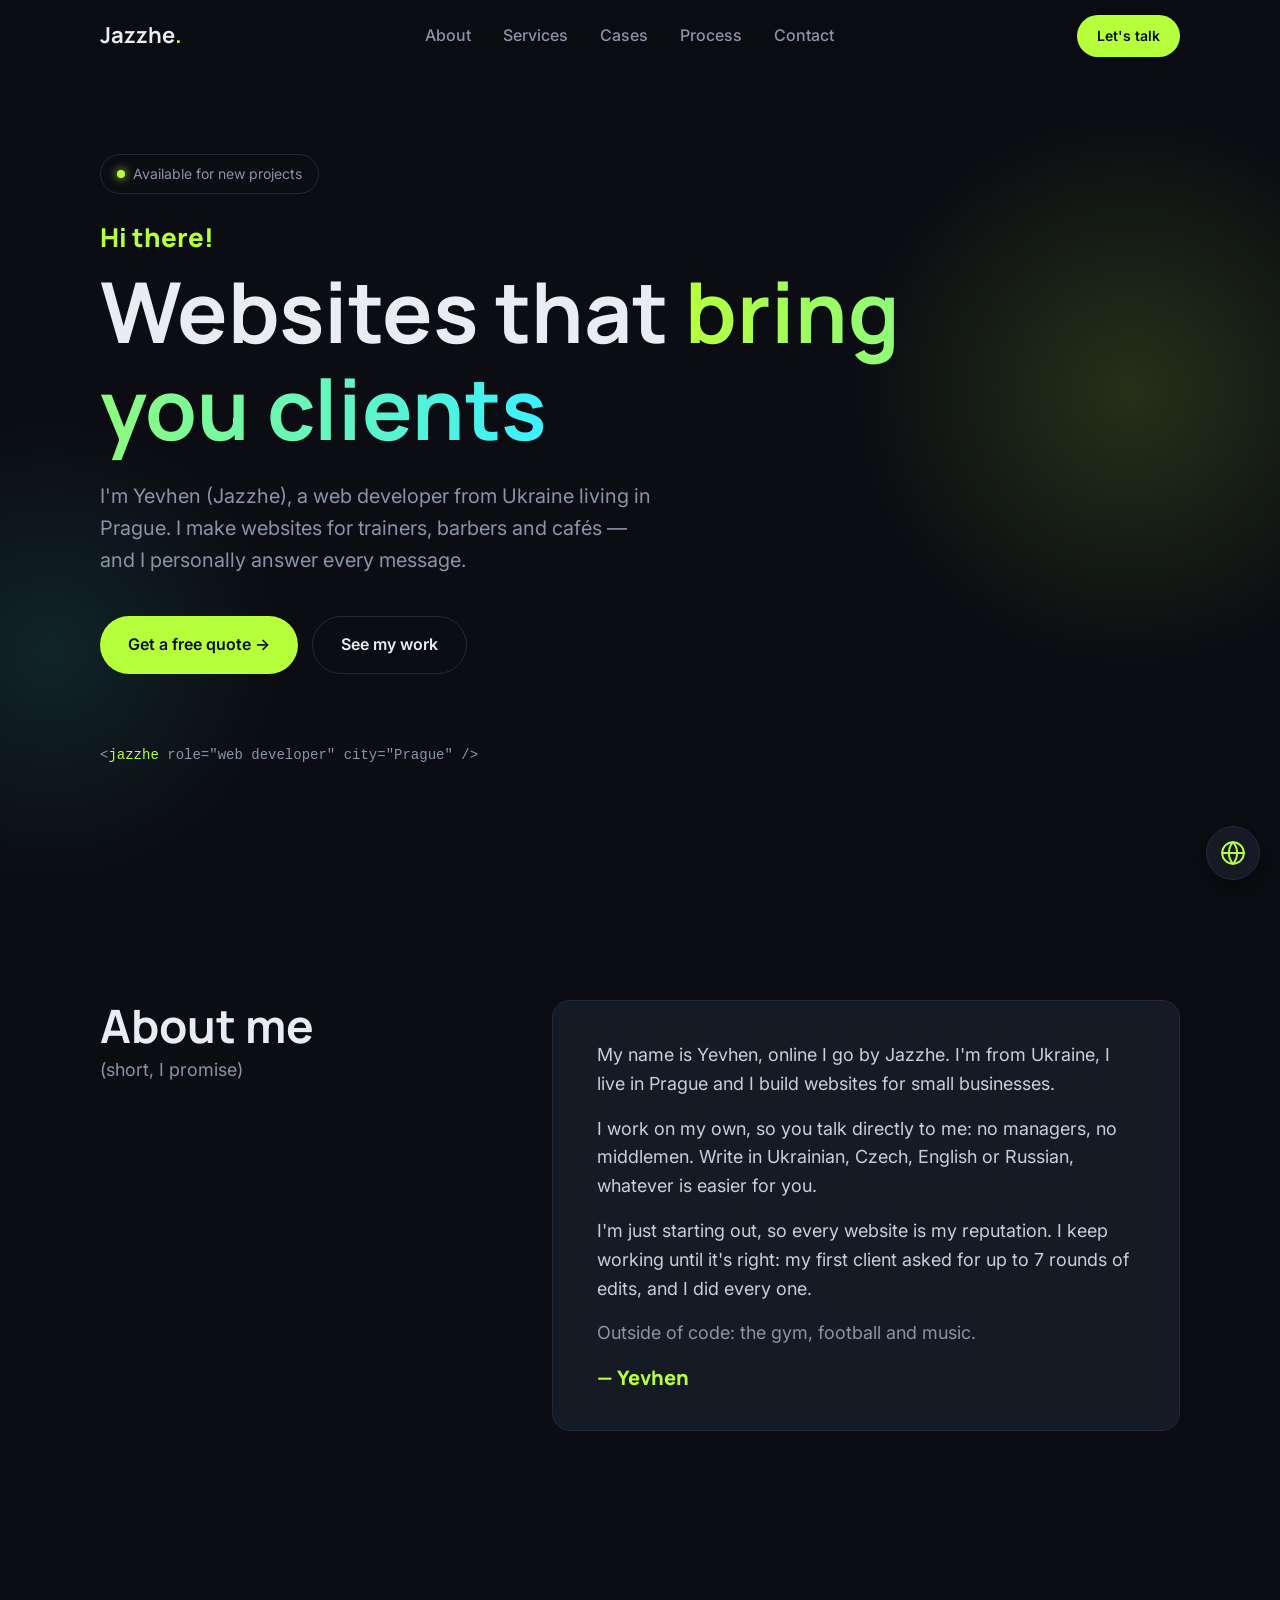
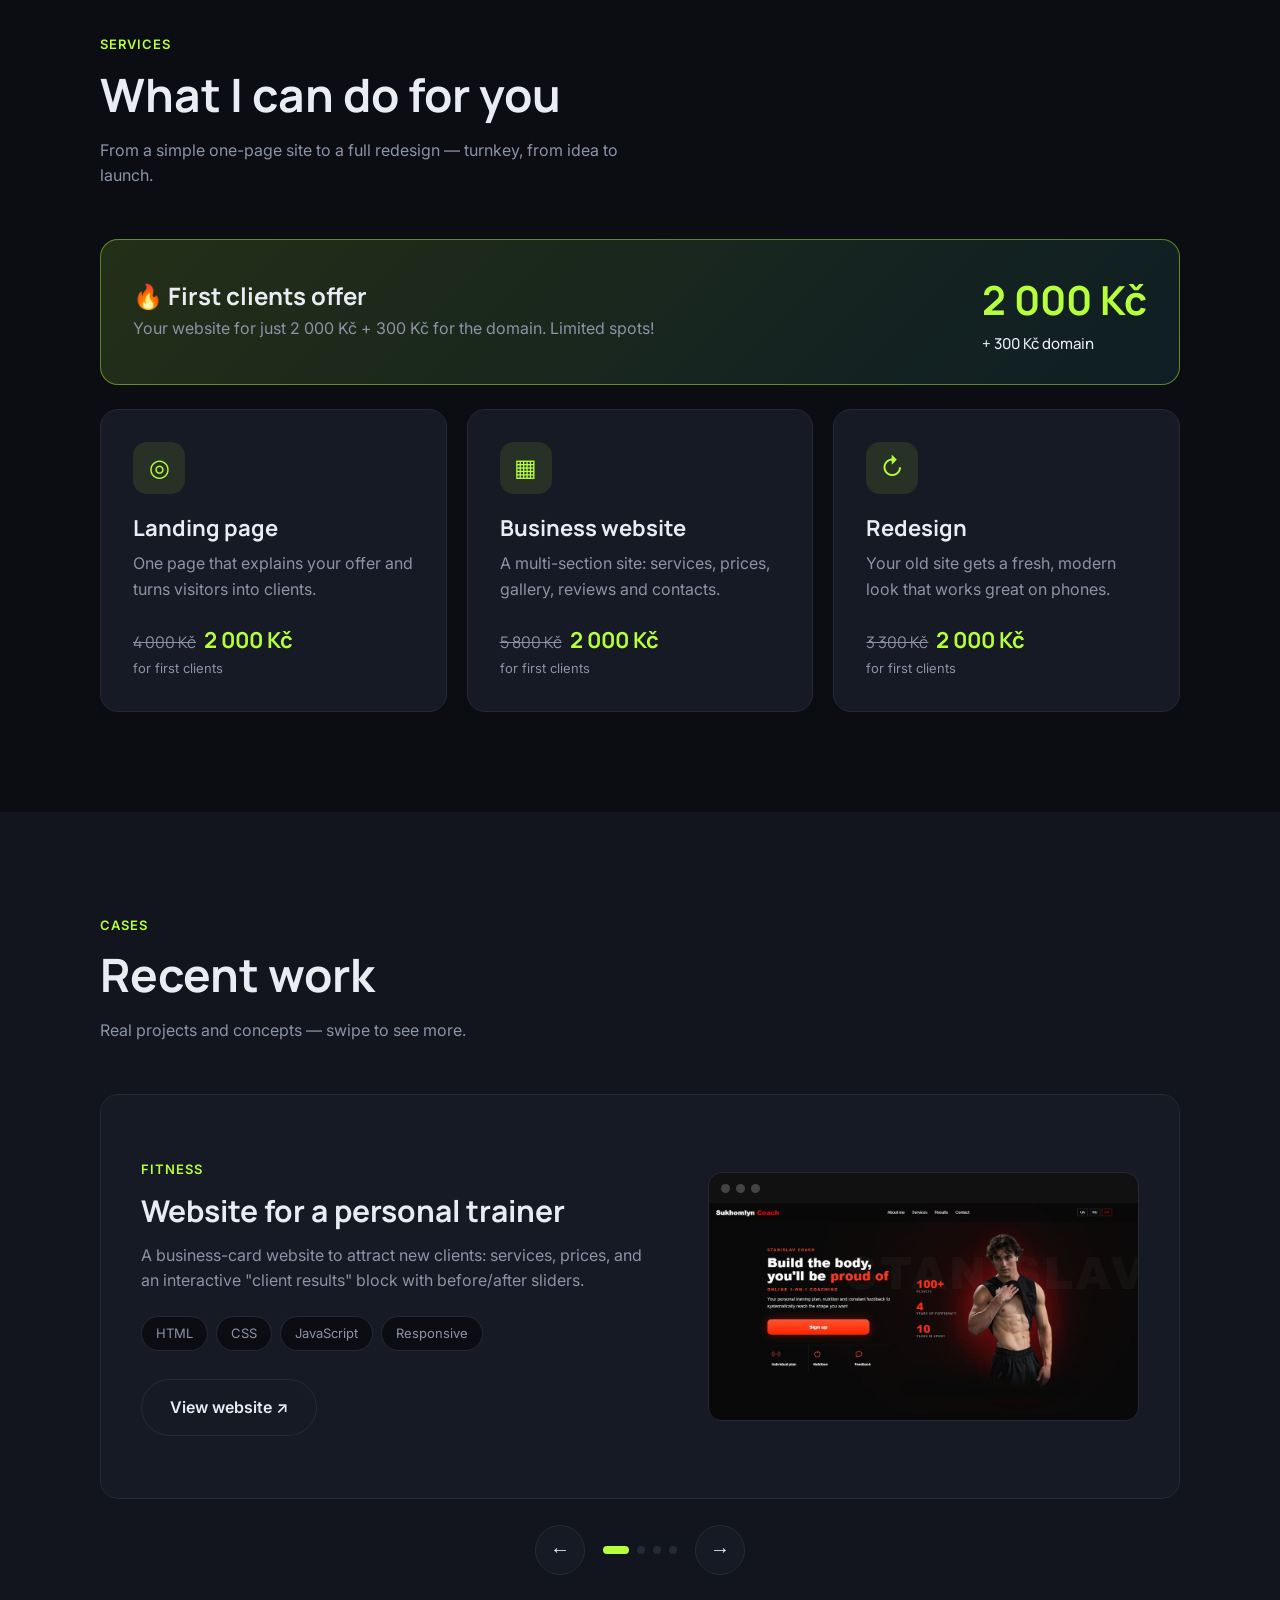
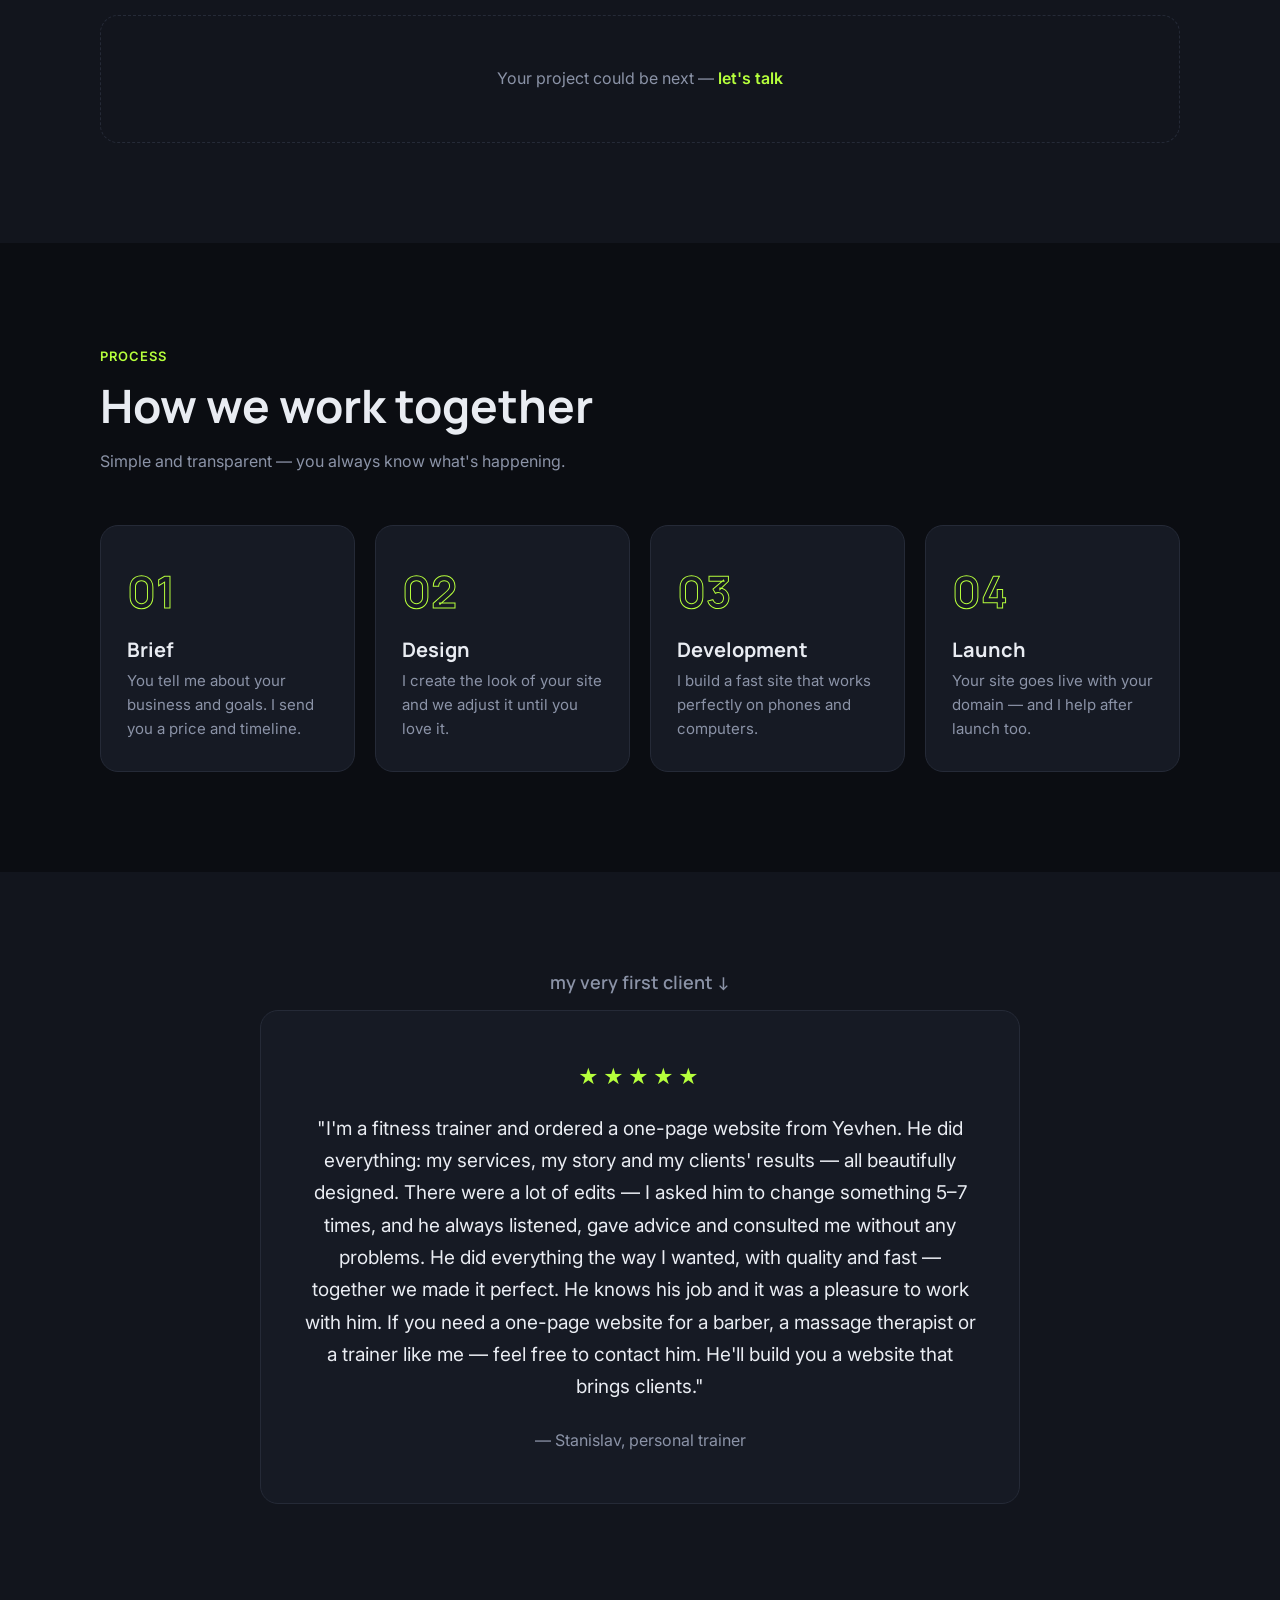
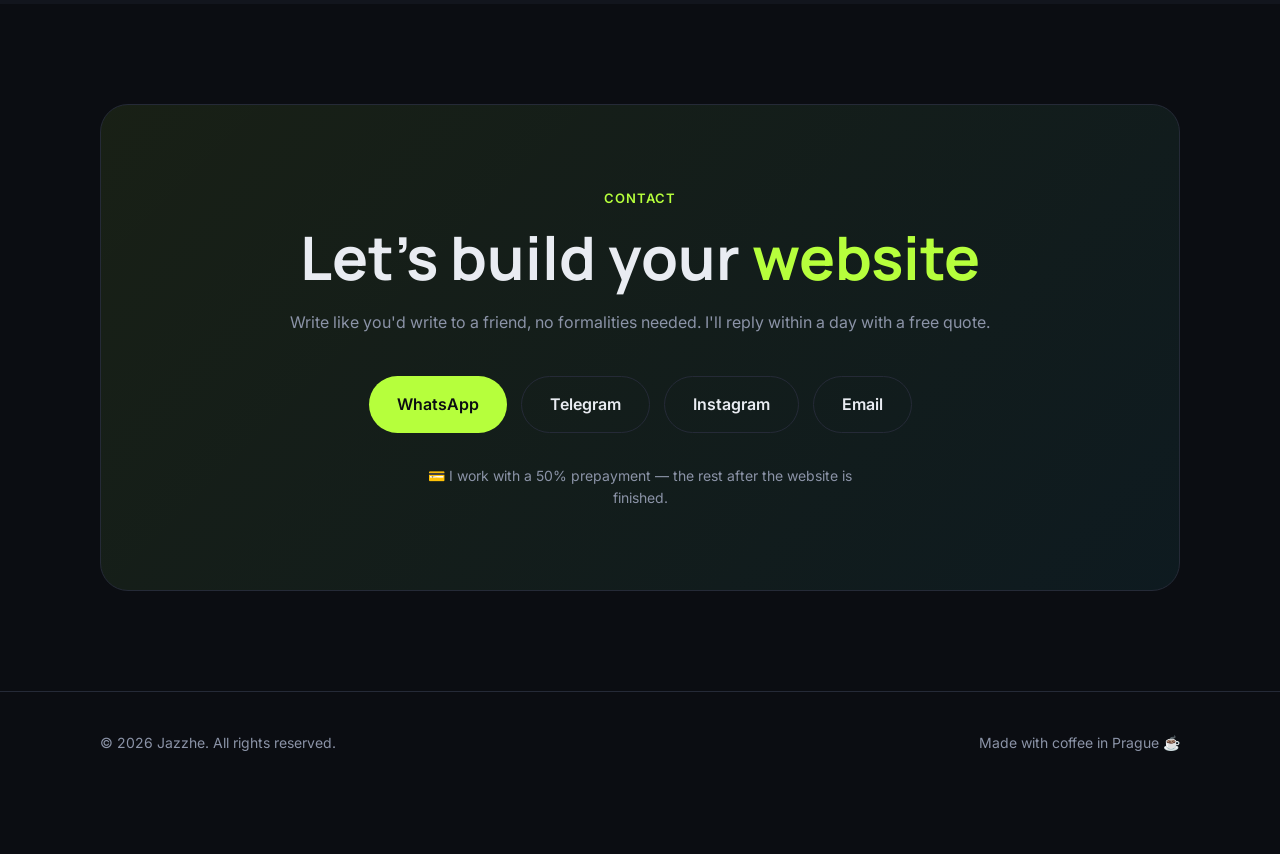
==== index.html @ e4f4c72f "Add files via upload" ====
<!DOCTYPE html>
<html lang="en">
<head>
  <meta charset="UTF-8">
  <meta name="viewport" content="width=device-width, initial-scale=1.0">
  <title>Jazzhe — Web Developer</title>
  <meta name="description" content="Jazzhe — websites, landing pages and redesigns for small business. Prague.">
  <!-- Превʼю посилання в WhatsApp / Instagram / Telegram -->
  <meta property="og:type" content="website">
  <meta property="og:title" content="Jazzhe — Web Developer">
  <meta property="og:description" content="Websites that bring you clients. Landing pages, business websites and redesigns. Prague 🇨🇿">
  <!-- Коли сайт буде онлайн, додай картинку превʼю (бажано 1200×630):
  <meta property="og:image" content="https://ТВОЯ-АДРЕСА/preview.jpg"> -->
  <meta name="theme-color" content="#0b0d12">
  <!-- Іконка вкладки -->
  <link rel="icon" href="data:image/svg+xml,%3Csvg xmlns='http://www.w3.org/2000/svg' viewBox='0 0 64 64'%3E%3Crect width='64' height='64' rx='16' fill='%230b0d12'/%3E%3Ctext x='50%25' y='54%25' dominant-baseline='middle' text-anchor='middle' font-family='Arial,sans-serif' font-weight='700' font-size='40' fill='%23b6ff3c'%3EJ%3C/text%3E%3C/svg%3E">
  <link rel="preconnect" href="https://fonts.googleapis.com">
  <link rel="preconnect" href="https://fonts.gstatic.com" crossorigin>
  <link href="https://fonts.googleapis.com/css2?family=Manrope:wght@600;800&family=Inter:wght@400;500;600&display=swap" rel="stylesheet">
  <style>
    /* ===== Кольори і базові змінні (міняй тут, щоб змінити стиль усього сайту) ===== */
    :root {
      --bg: #0b0d12;
      --bg-2: #12151d;
      --card: #161a24;
      --line: #252a37;
      --text: #e9ecf2;
      --muted: #8b93a7;
      --accent: #b6ff3c;      /* неоновий лайм */
      --accent-2: #3cf0ff;    /* бірюзовий для градієнтів */
      --radius: 18px;
      --max: 1120px;
    }

    * { margin: 0; padding: 0; box-sizing: border-box; }
    html { scroll-behavior: smooth; }
    body {
      font-family: 'Inter', sans-serif;
      background: var(--bg);
      color: var(--text);
      line-height: 1.6;
      overflow-x: hidden;
    }
    a { color: inherit; text-decoration: none; }
    img { max-width: 100%; display: block; }
    [hidden] { display: none !important; }

    .container { width: 100%; max-width: var(--max); margin: 0 auto; padding: 0 20px; }
    h1, h2, h3 { font-family: 'Manrope', sans-serif; line-height: 1.15; }
    .accent { color: var(--accent); }
    .tag {
      display: inline-block;
      font-size: 13px;
      font-weight: 600;
      letter-spacing: .08em;
      text-transform: uppercase;
      color: var(--accent);
      margin-bottom: 14px;
    }
    section { padding: 100px 0; }
    .section-title { font-size: clamp(30px, 5vw, 46px); margin-bottom: 16px; }
    .section-sub { color: var(--muted); max-width: 560px; margin-bottom: 50px; }

    /* ===== Кнопки ===== */
    .btn {
      display: inline-flex; align-items: center; gap: 10px;
      padding: 15px 28px;
      border-radius: 999px;
      font-weight: 600;
      transition: transform .2s, box-shadow .2s, background .2s;
      cursor: pointer; border: none; font-size: 16px;
    }
    .btn-primary { background: var(--accent); color: #0b0d12; }
    .btn-primary:hover { transform: translateY(-2px); box-shadow: 0 10px 30px rgba(182,255,60,.3); }
    .btn-ghost { border: 1px solid var(--line); color: var(--text); background: transparent; }
    .btn-ghost:hover { border-color: var(--accent); color: var(--accent); }

    /* ===== Шапка ===== */
    header {
      position: fixed; top: 0; left: 0; right: 0; z-index: 100;
      background: rgba(11,13,18,.75);
      backdrop-filter: blur(12px);
      border-bottom: 1px solid transparent;
      transition: border-color .3s;
    }
    header.scrolled { border-color: var(--line); }
    .nav { display: flex; align-items: center; justify-content: space-between; height: 72px; }
    .logo { font-family: 'Manrope', sans-serif; font-size: 22px; font-weight: 700; }
    .logo span { color: var(--accent); }
    .nav-links { display: flex; gap: 32px; list-style: none; }
    .nav-links a { color: var(--muted); font-weight: 500; transition: color .2s; }
    .nav-links a:hover { color: var(--text); }
    .nav .btn { padding: 10px 20px; font-size: 14px; }
    .burger { display: none; background: none; border: none; cursor: pointer; padding: 8px; }
    .burger span { display: block; width: 24px; height: 2px; background: var(--text); margin: 5px 0; transition: .3s; }

    /* ===== Головний екран ===== */
    .hero {
      min-height: 100vh;
      display: flex; align-items: center;
      padding-top: 120px;
      position: relative;
    }
    .hero::before {
      content: ''; position: absolute;
      width: 600px; height: 600px; border-radius: 50%;
      background: radial-gradient(circle, rgba(182,255,60,.15), transparent 65%);
      top: 10%; right: -150px; pointer-events: none;
    }
    .hero::after {
      content: ''; position: absolute;
      width: 500px; height: 500px; border-radius: 50%;
      background: radial-gradient(circle, rgba(60,240,255,.10), transparent 65%);
      bottom: 0; left: -200px; pointer-events: none;
    }
    .hero-inner { position: relative; z-index: 1; }
    .badge {
      display: inline-flex; align-items: center; gap: 8px;
      padding: 8px 16px;
      border: 1px solid var(--line); border-radius: 999px;
      font-size: 14px; color: var(--muted); margin-bottom: 28px;
    }
    .badge .dot { width: 8px; height: 8px; border-radius: 50%; background: var(--accent); box-shadow: 0 0 10px var(--accent); animation: pulse 2s infinite; }
    @keyframes pulse { 50% { opacity: .4; } }
    .hero h1 { font-size: clamp(42px, 8vw, 84px); max-width: 900px; margin-bottom: 24px; }
    .hero h1 .grad {
      background: linear-gradient(90deg, var(--accent), var(--accent-2));
      -webkit-background-clip: text; background-clip: text; color: transparent;
    }
    .hero p { font-size: clamp(17px, 2vw, 20px); color: var(--muted); max-width: 560px; margin-bottom: 40px; }
    .hero-btns { display: flex; gap: 14px; flex-wrap: wrap; }
    .code-line {
      margin-top: 70px;
      font-family: monospace; font-size: 14px; color: var(--muted);
    }
    .code-line b { color: var(--accent); font-weight: normal; }

    /* ===== Акція для перших клієнтів ===== */
    .promo {
      display: flex; align-items: center; justify-content: space-between; gap: 24px; flex-wrap: wrap;
      background: linear-gradient(135deg, rgba(182,255,60,.14), rgba(60,240,255,.08));
      border: 1px solid rgba(182,255,60,.45);
      border-radius: var(--radius);
      padding: 28px 32px;
      margin-bottom: 24px;
    }
    .promo h3 { font-size: 24px; margin-bottom: 6px; }
    .promo p { color: var(--muted); }
    .promo-price {
      font-family: 'Manrope', sans-serif;
      font-size: clamp(28px, 4vw, 40px); font-weight: 700;
      color: var(--accent); white-space: nowrap;
    }
    .promo-price small { display: block; font-size: 15px; font-weight: 500; color: var(--text); }

    /* ===== Послуги ===== */
    .services-grid { display: grid; grid-template-columns: repeat(3, 1fr); gap: 20px; }
    .card {
      background: var(--card);
      border: 1px solid var(--line);
      border-radius: var(--radius);
      padding: 32px;
      transition: transform .3s, border-color .3s;
    }
    .card:hover { transform: translateY(-6px); border-color: rgba(182,255,60,.4); }
    .card .icon {
      width: 52px; height: 52px; border-radius: 14px;
      display: grid; place-items: center;
      background: rgba(182,255,60,.1); color: var(--accent);
      font-size: 24px; margin-bottom: 22px;
    }
    .card h3 { font-size: 22px; margin-bottom: 10px; }
    .card p { color: var(--muted); margin-bottom: 20px; }
    .price { font-family: 'Manrope', sans-serif; font-size: 22px; }
    .price s { color: var(--muted); font-size: 16px; margin-right: 8px; }
    .price b { color: var(--accent); }
    .price small { display: block; color: var(--muted); font-size: 13px; font-family: 'Inter', sans-serif; }

    /* ===== Кейси ===== */
    #cases { background: var(--bg-2); }
    .case {
      display: grid; grid-template-columns: 1.2fr 1fr; gap: 50px;
      align-items: center;
      background: var(--card);
      border: 1px solid var(--line);
      border-radius: var(--radius);
      padding: 40px;
      margin-bottom: 24px;
    }
    .case-info h3 { font-size: 30px; margin-bottom: 14px; }
    .case-info p { color: var(--muted); margin-bottom: 22px; }
    .chips { display: flex; flex-wrap: wrap; gap: 8px; margin-bottom: 28px; }
    .chip { padding: 6px 14px; border-radius: 999px; background: var(--bg); border: 1px solid var(--line); font-size: 13px; color: var(--muted); }

    /* Слайдер до/після */
    .ba {
      position: relative; aspect-ratio: 4 / 3;
      border-radius: 14px; overflow: hidden;
      user-select: none; touch-action: none; cursor: ew-resize;
    }
    .ba-layer { position: absolute; inset: 0; display: flex; align-items: center; justify-content: center; }
    /* Заміни ці градієнти на свої скріни: background: url('images/before.jpg') center/cover; */
    .ba-before { background: linear-gradient(135deg, #3a3a3a, #1e1e1e); }
    .ba-after { background: linear-gradient(135deg, #1b2a12, #0f2a2e); clip-path: inset(0 0 0 50%); }
    .ba-label {
      position: absolute; top: 14px;
      padding: 5px 12px; border-radius: 999px;
      background: rgba(0,0,0,.6); font-size: 12px; font-weight: 600;
    }
    .ba-before .ba-label { left: 14px; }
    .ba-after .ba-label { right: 14px; color: var(--accent); }
    .ba-shots { aspect-ratio: 16 / 9; }
    .ba-shots .ba-layer { background-size: cover; background-position: top center; background-color: #0a0a0a; }
    .ba-mock { width: 70%; }
    .ba-mock div { height: 10px; border-radius: 6px; margin-bottom: 10px; }
    .ba-before .ba-mock div { background: #555; }
    .ba-after .ba-mock div { background: linear-gradient(90deg, var(--accent), var(--accent-2)); }
    .ba-line {
      position: absolute; top: 0; bottom: 0; left: 50%;
      width: 2px; background: var(--accent);
      transform: translateX(-50%);
    }
    .ba-line::after {
      content: '⇆'; position: absolute; top: 50%; left: 50%;
      transform: translate(-50%, -50%);
      width: 40px; height: 40px; border-radius: 50%;
      background: var(--accent); color: #0b0d12;
      display: grid; place-items: center; font-weight: 700;
    }
    .case-soon {
      text-align: center; padding: 50px 30px;
      border: 1px dashed var(--line); border-radius: var(--radius);
      color: var(--muted);
    }
    .case-soon a { color: var(--accent); font-weight: 600; }

    /* ===== Макет сайту для концептів (замість до/після) ===== */
    .preview {
      aspect-ratio: 4 / 3; border-radius: 14px; overflow: hidden;
      background: var(--pv-bg); border: 1px solid var(--line);
      display: flex; flex-direction: column;
    }
    .pv-bar { height: 30px; flex-shrink: 0; display: flex; align-items: center; gap: 6px; padding: 0 12px; background: rgba(0,0,0,.35); }
    .pv-bar span { width: 9px; height: 9px; border-radius: 50%; background: #444; }
    .pv-body { flex: 1; padding: 20px; display: flex; flex-direction: column; gap: 12px; }
    .pv-hero {
      height: 45%; border-radius: 10px; background: var(--pv-hero);
      display: flex; flex-direction: column; justify-content: center; gap: 8px; padding: 16px;
    }
    .pv-hero i { display: block; height: 10px; width: 60%; border-radius: 6px; background: rgba(255,255,255,.85); }
    .pv-hero i + i { width: 40%; opacity: .5; }
    .pv-btn { width: 84px; height: 22px; border-radius: 999px; background: var(--pv-accent); margin-top: 4px; }
    .pv-row { flex: 1; display: grid; grid-template-columns: repeat(3, 1fr); gap: 10px; }
    .pv-row div { border-radius: 10px; background: rgba(255,255,255,.06); }

    /* ===== Скрін готового сайту в кейсі ===== */
    .shot { display: block; border-radius: 14px; overflow: hidden; border: 1px solid var(--line); background: #1a1a1a; transition: transform .3s, border-color .3s; }
    .shot:hover { transform: translateY(-4px); border-color: rgba(182,255,60,.5); }
    .shot img { width: 100%; display: block; }
    /* Живе превʼю сайту */
    .live { position: relative; width: 100%; aspect-ratio: 16 / 10; overflow: hidden; background: #15302A; }
    .live iframe { position: absolute; top: 0; left: 0; width: 1280px; height: 800px; border: 0; transform-origin: 0 0; pointer-events: none; }

    /* ===== Карусель кейсів ===== */
    .carousel-viewport { overflow: hidden; border-radius: var(--radius); }
    .carousel-track { display: flex; transition: transform .5s ease; }
    .carousel-track .case { flex: 0 0 100%; margin-bottom: 0; }
    .carousel-nav { display: flex; align-items: center; justify-content: center; gap: 18px; margin: 26px 0 40px; }
    .arrow {
      width: 50px; height: 50px; border-radius: 50%;
      background: var(--card); border: 1px solid var(--line);
      color: var(--text); font-size: 20px; cursor: pointer;
      transition: border-color .2s, color .2s, transform .2s;
    }
    .arrow:hover { border-color: var(--accent); color: var(--accent); transform: scale(1.06); }
    .dots { display: flex; gap: 8px; }
    .dot-btn {
      width: 8px; height: 8px; border-radius: 999px;
      background: var(--line); border: none; cursor: pointer;
      transition: width .3s, background .3s;
    }
    .dot-btn.active { width: 26px; background: var(--accent); }
    .chip.concept { color: var(--accent); border-color: rgba(182,255,60,.4); }

    /* ===== Процес ===== */
    .steps { display: grid; grid-template-columns: repeat(4, 1fr); gap: 20px; }
    .step { position: relative; padding: 30px 26px; background: var(--card); border: 1px solid var(--line); border-radius: var(--radius); }
    .step .num {
      font-family: 'Manrope', sans-serif; font-size: 44px; font-weight: 700;
      color: transparent; -webkit-text-stroke: 1px var(--accent);
      margin-bottom: 12px;
    }
    .step h3 { font-size: 20px; margin-bottom: 8px; }
    .step p { color: var(--muted); font-size: 15px; }

    /* ===== Відгуки ===== */
    #reviews { background: var(--bg-2); }
    .review {
      max-width: 760px; margin: 0 auto; text-align: center;
      background: var(--card); border: 1px solid var(--line);
      border-radius: var(--radius); padding: 50px 40px;
    }
    .stars { color: var(--accent); font-size: 20px; letter-spacing: 4px; margin-bottom: 20px; }
    .review blockquote { font-size: clamp(16px, 2vw, 19px); line-height: 1.7; margin-bottom: 24px; }
    .review cite { color: var(--muted); font-style: normal; }

    /* ===== Контакти ===== */
    .contact-box {
      text-align: center;
      background: linear-gradient(135deg, rgba(182,255,60,.08), rgba(60,240,255,.06));
      border: 1px solid var(--line); border-radius: 28px;
      padding: 80px 30px;
    }
    .contact-box h2 { font-size: clamp(34px, 6vw, 60px); margin-bottom: 18px; }
    .contact-box p { color: var(--muted); margin-bottom: 40px; }
    .contact-links { display: flex; justify-content: center; gap: 14px; flex-wrap: wrap; }
    .contact-box .prepay { margin: 32px auto 0; font-size: 14px; color: var(--muted); max-width: 460px; }

    footer { padding: 40px 0 100px; border-top: 1px solid var(--line); color: var(--muted); font-size: 14px; }
    .footer-inner { display: flex; justify-content: space-between; flex-wrap: wrap; gap: 10px; }

    /* ===== Перемикач мов (глобус у куті) ===== */
    .lang {
      position: fixed; right: 20px; bottom: 20px; z-index: 200;
    }
    .lang-btn {
      width: 54px; height: 54px; border-radius: 50%;
      background: var(--card); border: 1px solid var(--line);
      color: var(--accent);
      display: grid; place-items: center;
      cursor: pointer;
      box-shadow: 0 8px 24px rgba(0,0,0,.4);
      transition: transform .2s, border-color .2s;
    }
    .lang-btn:hover { transform: rotate(20deg); border-color: var(--accent); }
    .lang-btn svg { width: 26px; height: 26px; }
    .lang-menu {
      position: absolute; right: 0; bottom: 66px;
      background: var(--card); border: 1px solid var(--line);
      border-radius: 14px; padding: 6px;
      min-width: 130px;
      box-shadow: 0 12px 30px rgba(0,0,0,.5);
      opacity: 0; transform: translateY(10px) scale(.95);
      pointer-events: none;
      transition: opacity .2s, transform .2s;
    }
    .lang.open .lang-menu { opacity: 1; transform: none; pointer-events: auto; }
    .lang-menu button {
      display: flex; align-items: center; gap: 10px;
      width: 100%; padding: 10px 14px;
      background: none; border: none; border-radius: 10px;
      color: var(--text); font: 500 15px 'Inter', sans-serif;
      cursor: pointer; text-align: left;
    }
    .lang-menu button:hover { background: var(--bg); }
    .lang-menu button.active { color: var(--accent); }

    /* ===== Анімація появи при скролі ===== */
    .reveal { opacity: 0; transform: translateY(30px); transition: opacity .7s, transform .7s; }
    .reveal.visible { opacity: 1; transform: none; }

    /* ===== Людські штрихи: короткі особисті примітки ===== */
    .hand { font-family: 'Manrope', sans-serif; color: var(--accent); font-weight: 800; line-height: 1.2; }
    .hello { font-size: clamp(20px, 2.4vw, 26px); display: block; margin-bottom: 10px; }

    /* ===== Про мене ===== */
    .about { display: grid; grid-template-columns: 1fr 1.6fr; gap: 60px; align-items: start; }
    .about h2 { font-size: clamp(30px, 5vw, 46px); }
    .about .aside { font-family: 'Inter', sans-serif; font-size: 18px; font-weight: 400; color: var(--muted); display: block; margin-top: 6px; }
    .letter {
      background: var(--card); border: 1px solid var(--line); border-radius: var(--radius);
      padding: 40px 44px; position: relative;
    }
    .letter p { color: #c9cedb; font-size: 18px; margin-bottom: 16px; max-width: 60ch; }
    .letter p:last-of-type { color: var(--muted); }
    .letter .sign { font-size: 20px; display: block; margin-top: 18px; }
    .rev-note { font-size: 18px; font-weight: 600; color: var(--muted); display: block; text-align: center; margin-bottom: 16px; }
    @media (max-width: 900px) { .about { grid-template-columns: 1fr; gap: 24px; } }
    @media (max-width: 720px) { .letter { padding: 28px 24px; } }

    /* ===== Адаптив ===== */
    @media (max-width: 900px) {
      .services-grid { grid-template-columns: 1fr; }
      .steps { grid-template-columns: 1fr 1fr; }
      .case { grid-template-columns: 1fr; padding: 26px; gap: 30px; }
    }
    @media (max-width: 720px) {
      section { padding: 70px 0; }
      .nav-links, .nav .btn { display: none; }
      .burger { display: block; }
      .nav-links.open {
        display: flex; flex-direction: column; gap: 22px;
        position: absolute; top: 72px; left: 0; right: 0;
        background: var(--bg); padding: 30px 20px;
        border-bottom: 1px solid var(--line);
      }
      .steps { grid-template-columns: 1fr; }
      .review { padding: 36px 22px; }
      .contact-box { padding: 56px 20px; }
      .promo { padding: 24px 22px; }
      .lang { right: 16px; bottom: 16px; }
    }
  </style>
</head>
<body>

  <!-- ===== ШАПКА ===== -->
  <header id="header">
    <div class="container nav">
      <a href="#" class="logo">Jazzhe<span>.</span></a>
      <ul class="nav-links" id="navLinks">
        <li><a href="#about" data-i18n="nav.about">About</a></li>
        <li><a href="#services" data-i18n="nav.services">Services</a></li>
        <li><a href="#cases" data-i18n="nav.cases">Cases</a></li>
        <li><a href="#process" data-i18n="nav.process">Process</a></li>
        <li><a href="#contact" data-i18n="nav.contact">Contact</a></li>
      </ul>
      <a href="#contact" class="btn btn-primary" data-i18n="nav.cta">Let's talk</a>
      <button class="burger" id="burger" aria-label="Menu"><span></span><span></span><span></span></button>
    </div>
  </header>

  <!-- ===== ГОЛОВНИЙ ЕКРАН ===== -->
  <section class="hero">
    <div class="container hero-inner">
      <div class="badge reveal"><span class="dot"></span> <span data-i18n="hero.badge">Available for new projects</span></div>
      <div class="hand hello reveal" data-i18n="hero.hello">Hi there!</div>
      <h1 class="reveal" data-i18n="hero.title">Websites that <span class="grad">bring you clients</span></h1>
      <p class="reveal" data-i18n="hero.text">I'm Jazzhe — a web developer from Ukraine based in Prague. I build fast, modern websites for trainers, barbers, cafés and small businesses.</p>
      <div class="hero-btns reveal">
        <a href="#contact" class="btn btn-primary" data-i18n="hero.btn1">Get a free quote →</a>
        <a href="#cases" class="btn btn-ghost" data-i18n="hero.btn2">See my work</a>
      </div>
      <div class="code-line reveal">&lt;<b>jazzhe</b> role="web developer" city="Prague" /&gt;</div>
    </div>
  </section>

  <!-- ===== ПРО МЕНЕ ===== -->
  <section id="about">
    <div class="container about">
      <div class="reveal">
        <h2 data-i18n="about.title">About me</h2>
        <span class="hand aside" data-i18n="about.aside">(short, I promise)</span>
      </div>
      <div class="letter reveal">
        <p data-i18n="about.p1"></p>
        <p data-i18n="about.p2"></p>
        <p data-i18n="about.p3"></p>
        <p data-i18n="about.p4"></p>
        <span class="hand sign" data-i18n="about.sign">— Yevhen</span>
      </div>
    </div>
  </section>

  <!-- ===== ПОСЛУГИ ===== -->
  <section id="services">
    <div class="container">
      <span class="tag reveal" data-i18n="srv.tag">Services</span>
      <h2 class="section-title reveal" data-i18n="srv.title">What I can do for you</h2>
      <p class="section-sub reveal" data-i18n="srv.sub">From a simple one-page site to a full redesign — turnkey, from idea to launch.</p>

      <!-- Акція для перших клієнтів -->
      <div class="promo reveal">
        <div>
          <h3 data-i18n="promo.title">🔥 First clients offer</h3>
          <p data-i18n="promo.text">Your website for just 2 000 Kč + 300 Kč for the domain. Limited spots!</p>
        </div>
        <div class="promo-price">2 000 Kč<small data-i18n="promo.domain">+ 300 Kč domain</small></div>
      </div>

      <div class="services-grid">
        <div class="card reveal">
          <div class="icon">◎</div>
          <h3 data-i18n="s1.title">Landing page</h3>
          <p data-i18n="s1.text">One page that explains your offer and turns visitors into clients.</p>
          <div class="price"><s>4 000 Kč</s><b>2 000 Kč</b><small data-i18n="price.first">for first clients</small></div>
        </div>
        <div class="card reveal">
          <div class="icon">▦</div>
          <h3 data-i18n="s2.title">Business website</h3>
          <p data-i18n="s2.text">A multi-section site: services, prices, gallery, reviews and contacts.</p>
          <div class="price"><s>5 800 Kč</s><b>2 000 Kč</b><small data-i18n="price.first">for first clients</small></div>
        </div>
        <div class="card reveal">
          <div class="icon">↻</div>
          <h3 data-i18n="s3.title">Redesign</h3>
          <p data-i18n="s3.text">Your old site gets a fresh, modern look that works great on phones.</p>
          <div class="price"><s>3 300 Kč</s><b>2 000 Kč</b><small data-i18n="price.first">for first clients</small></div>
        </div>
      </div>
    </div>
  </section>

  <!-- ===== КЕЙСИ ===== -->
  <section id="cases">
    <div class="container">
      <span class="tag reveal" data-i18n="cases.tag">Cases</span>
      <h2 class="section-title reveal" data-i18n="cases.title">Recent work</h2>
      <p class="section-sub reveal" data-i18n="cases.sub">Real projects and concepts — swipe to see more.</p>

      <!-- Карусель кейсів. Щоб додати новий кейс — скопіюй увесь блок <div class="case">…</div> всередину carousel-track -->
      <div class="carousel reveal">
        <div class="carousel-viewport" id="casesViewport">
          <div class="carousel-track" id="casesTrack">

            <!-- Кейс 1: тренер (реальний клієнт) -->
            <div class="case">
              <div class="case-info">
                <span class="tag" data-i18n="case1.tag">Fitness</span>
                <h3 data-i18n="case1.title">Website for a personal trainer</h3>
                <p data-i18n="case1.text">A business-card website to attract new clients: services, prices, and an interactive "client results" block with before/after sliders.</p>
                <div class="chips">
                  <span class="chip">HTML</span><span class="chip">CSS</span><span class="chip">JavaScript</span><span class="chip">Responsive</span>
                </div>
                <a href="https://sukhomlyn-fitness.com" target="_blank" rel="noopener" class="btn btn-ghost" data-i18n="case1.btn">View website ↗</a>
              </div>
              <!-- Скрін готового сайту тренера -->
              <a class="shot" href="https://sukhomlyn-fitness.com" target="_blank" rel="noopener">
                <div class="pv-bar"><span></span><span></span><span></span></div>
                <img src="[data-uri]" alt="Sukhomlyn Coach website">
              </a>
            </div>

            <!-- Кейс 2: онлайн-кав'ярня (концепт) -->
            <div class="case">
              <div class="case-info">
                <span class="tag" data-i18n="case2.tag">Café</span>
                <h3 data-i18n="case2.title">Online coffee shop</h3>
                <p data-i18n="case2.text">A website for a Prague café: menu of 23 items with photos, a shopping cart, delivery or pickup with automatic price calculation, and CZ/EN versions.</p>
                <div class="chips">
                  <span class="chip concept" data-i18n="concept">Concept</span><span class="chip">HTML</span><span class="chip">CSS</span><span class="chip">JavaScript</span><span class="chip">Online order</span>
                </div>
                <a href="cafe.html" target="_blank" rel="noopener" class="btn btn-ghost" data-i18n="case1.btn">View website ↗</a>
              </div>
              <!-- Скрін сайту кав'ярні (файл cafe.html лежить поруч) -->
              <a class="shot" href="cafe.html" target="_blank" rel="noopener">
                <div class="pv-bar"><span></span><span></span><span></span></div>
                <img src="[data-uri]" alt="Zrnko café website">
              </a>
            </div>

            <!-- Кейс 3: барбершоп (концепт) -->
            <div class="case">
              <div class="case-info">
                <span class="tag" data-i18n="case3.tag">Barbershop</span>
                <h3 data-i18n="case3.title">Barbershop website</h3>
                <p data-i18n="case3.text">A website for a barbershop in Žižkov: price list, team, gallery and online booking where you pick a service, barber, day and a free time slot.</p>
                <div class="chips">
                  <span class="chip concept" data-i18n="concept">Concept</span><span class="chip">HTML</span><span class="chip">CSS</span><span class="chip">JavaScript</span><span class="chip">Booking</span>
                </div>
                <a href="barber.html" target="_blank" rel="noopener" class="btn btn-ghost" data-i18n="case1.btn">View website ↗</a>
              </div>
              <!-- Скрін сайту барбершопу (файл barber.html лежить поруч) -->
              <a class="shot" href="barber.html" target="_blank" rel="noopener">
                <div class="pv-bar"><span></span><span></span><span></span></div>
                <!-- Живе превʼю: справжня сторінка barber.html, зменшена у віконці -->
                <div class="live" data-w="1280" data-h="800">
                  <iframe src="barber.html" title="Břitva barbershop website" loading="lazy" tabindex="-1" aria-hidden="true"></iframe>
                </div>
              </a>
            </div>

            <!-- Кейс 4: сайт-візитка (концепт) -->
            <div class="case">
              <div class="case-info">
                <span class="tag" data-i18n="case4.tag">Small business</span>
                <h3 data-i18n="case4.title">Business-card website</h3>
                <p data-i18n="case4.text">A compact one-page site for a specialist: about, services, portfolio and contacts — everything a client needs on one screen.</p>
                <div class="chips">
                  <span class="chip concept" data-i18n="concept">Concept</span><span class="chip">HTML</span><span class="chip">CSS</span><span class="chip">Responsive</span>
                </div>
              </div>
              <!-- Макет. Коли зробиш сайт — заміни на скрін: <img src="images/card.jpg" alt="Business-card website"> -->
              <div class="preview" style="--pv-bg:#14121f; --pv-hero:linear-gradient(135deg,#2b2350,#1f4a3a); --pv-accent:#b6ff3c;">
                <div class="pv-bar"><span></span><span></span><span></span></div>
                <div class="pv-body">
                  <div class="pv-hero"><i></i><i></i><div class="pv-btn"></div></div>
                  <div class="pv-row"><div></div><div></div><div></div></div>
                </div>
              </div>
            </div>

          </div>
        </div>

        <!-- Стрілки і крапки -->
        <div class="carousel-nav">
          <button class="arrow" id="casesPrev" aria-label="Previous">←</button>
          <div class="dots" id="casesDots"></div>
          <button class="arrow" id="casesNext" aria-label="Next">→</button>
        </div>
      </div>

      <div class="case-soon reveal" data-i18n="soon">
        Your project could be next — <a href="#contact">let's talk</a>
      </div>
    </div>
  </section>

  <!-- ===== ПРОЦЕС ===== -->
  <section id="process">
    <div class="container">
      <span class="tag reveal" data-i18n="proc.tag">Process</span>
      <h2 class="section-title reveal" data-i18n="proc.title">How we work together</h2>
      <p class="section-sub reveal" data-i18n="proc.sub">Simple and transparent — you always know what's happening.</p>
      <div class="steps">
        <div class="step reveal"><div class="num">01</div><h3 data-i18n="st1.t">Brief</h3><p data-i18n="st1.p">You tell me about your business and goals. I send you a price and timeline.</p></div>
        <div class="step reveal"><div class="num">02</div><h3 data-i18n="st2.t">Design</h3><p data-i18n="st2.p">I create the look of your site and we adjust it until you love it.</p></div>
        <div class="step reveal"><div class="num">03</div><h3 data-i18n="st3.t">Development</h3><p data-i18n="st3.p">I build a fast site that works perfectly on phones and computers.</p></div>
        <div class="step reveal"><div class="num">04</div><h3 data-i18n="st4.t">Launch</h3><p data-i18n="st4.p">Your site goes live with your domain — and I help after launch too.</p></div>
      </div>
    </div>
  </section>

  <!-- ===== ВІДГУКИ ===== -->
  <section id="reviews">
    <div class="container">
      <span class="hand rev-note reveal" data-i18n="rev.note">my very first client ↓</span>
      <div class="review reveal">
        <div class="stars">★★★★★</div>
        <!-- Заміни на справжній відгук тренера (у всіх мовах у словнику нижче) -->
        <blockquote data-i18n="rev.text">"Here will be a real review from my first client — the personal trainer."</blockquote>
        <cite data-i18n="rev.cite">— Stanislav, personal trainer</cite>
      </div>
    </div>
  </section>

  <!-- ===== КОНТАКТИ ===== -->
  <section id="contact">
    <div class="container">
      <div class="contact-box reveal">
        <span class="tag" data-i18n="contact.tag">Contact</span>
        <h2 data-i18n="contact.title">Let's build your <span class="accent">website</span></h2>
        <p data-i18n="contact.text">Write me — I'll answer within a day and send you a free quote.</p>
        <div class="contact-links">
          <a href="https://wa.me/420778583552" target="_blank" class="btn btn-primary">WhatsApp</a>
          <a href="https://t.me/sasaimne" target="_blank" class="btn btn-ghost">Telegram</a>
          <a href="https://instagram.com/evhanjazzhe" target="_blank" class="btn btn-ghost">Instagram</a>
          <a href="mailto:zenka683@gmail.com" class="btn btn-ghost">Email</a>
        </div>
        <p class="prepay" data-i18n="contact.prepay">💳 I work with a 50% prepayment — the rest after the website is finished.</p>
      </div>
    </div>
  </section>

  <footer>
    <div class="container footer-inner">
      <span>© <span id="year"></span> Jazzhe. <span data-i18n="footer.rights">All rights reserved.</span></span>
      <span data-i18n="footer.made">Made with coffee in Prague ☕</span>
    </div>
  </footer>

  <!-- ===== ПЕРЕМИКАЧ МОВ ===== -->
  <div class="lang" id="lang">
    <div class="lang-menu" id="langMenu">
      <button data-lang="uk">Українська</button>
      <button data-lang="cs">Čeština</button>
      <button data-lang="en">English</button>
      <button data-lang="ru">Русский</button>
    </div>
    <button class="lang-btn" id="langBtn" aria-label="Language">
      <svg viewBox="0 0 24 24" fill="none" stroke="currentColor" stroke-width="1.8" stroke-linecap="round" stroke-linejoin="round">
        <circle cx="12" cy="12" r="10"/>
        <path d="M2 12h20"/>
        <path d="M12 2a15 15 0 0 1 0 20a15 15 0 0 1 0-20z"/>
      </svg>
    </button>
  </div>

  <script>
    // ===== СЛОВНИК ПЕРЕКЛАДІВ =====
    // Щоб змінити текст — знайди потрібний ключ і зміни його в кожній мові
    const translations = {
      en: {
        "nav.services": "Services",
        "nav.cases": "Cases",
        "nav.process": "Process",
        "nav.contact": "Contact",
        "nav.cta": "Let's talk",
        "hero.badge": "Available for new projects",
        "hero.title": "Websites that <span class=\"grad\">bring you clients</span>",
        "hero.text": "I'm Yevhen (Jazzhe), a web developer from Ukraine living in Prague. I make websites for trainers, barbers and cafés — and I personally answer every message.",
        "hero.btn1": "Get a free quote →",
        "hero.btn2": "See my work",
        "srv.tag": "Services",
        "srv.title": "What I can do for you",
        "srv.sub": "From a simple one-page site to a full redesign — turnkey, from idea to launch.",
        "promo.title": "🔥 First clients offer",
        "promo.text": "Your website for just 2 000 Kč + 300 Kč for the domain. Limited spots!",
        "promo.domain": "+ 300 Kč domain",
        "s1.title": "Landing page",
        "s1.text": "One page that explains your offer and turns visitors into clients.",
        "s2.title": "Business website",
        "s2.text": "A multi-section site: services, prices, gallery, reviews and contacts.",
        "s3.title": "Redesign",
        "s3.text": "Your old site gets a fresh, modern look that works great on phones.",
        "price.first": "for first clients",
        "cases.tag": "Cases",
        "cases.title": "Recent work",
        "cases.sub": "Real projects and concepts — swipe to see more.",
        "case1.tag": "Fitness",
        "case1.title": "Website for a personal trainer",
        "case1.text": "A business-card website to attract new clients: services, prices, and an interactive \"client results\" block with before/after sliders.",
        "case1.btn": "View website ↗",
        "ba.before": "Before",
        "ba.after": "After",
        "concept": "Concept",
        "case2.tag": "Café",
        "case2.title": "Online coffee shop",
        "case2.text": "A website for a Prague café: menu of 23 items with photos, a shopping cart, delivery or pickup with automatic price calculation, and CZ/EN versions.",
        "case3.tag": "Barbershop",
        "case3.title": "Barbershop website",
        "case3.text": "A website for a barbershop in Žižkov: price list, team, gallery and online booking where you pick a service, barber, day and a free time slot.",
        "case4.tag": "Small business",
        "case4.title": "Business-card website",
        "case4.text": "A compact one-page site for a specialist: about, services, portfolio and contacts — everything a client needs on one screen.",
        "soon": "Your project could be next — <a href=\"#contact\">let's talk</a>",
        "proc.tag": "Process",
        "proc.title": "How we work together",
        "proc.sub": "Simple and transparent — you always know what's happening.",
        "st1.t": "Brief",
        "st1.p": "You tell me about your business and goals. I send you a price and timeline.",
        "st2.t": "Design",
        "st2.p": "I create the look of your site and we adjust it until you love it.",
        "st3.t": "Development",
        "st3.p": "I build a fast site that works perfectly on phones and computers.",
        "st4.t": "Launch",
        "st4.p": "Your site goes live with your domain — and I help after launch too.",
        "rev.text": "\"I'm a fitness trainer and ordered a one-page website from Yevhen. He did everything: my services, my story and my clients' results — all beautifully designed. There were a lot of edits — I asked him to change something 5–7 times, and he always listened, gave advice and consulted me without any problems. He did everything the way I wanted, with quality and fast — together we made it perfect. He knows his job and it was a pleasure to work with him. If you need a one-page website for a barber, a massage therapist or a trainer like me — feel free to contact him. He'll build you a website that brings clients.\"",
        "rev.cite": "— Stanislav, personal trainer",
        "contact.tag": "Contact",
        "contact.title": "Let's build your <span class=\"accent\">website</span>",
        "contact.text": "Write like you'd write to a friend, no formalities needed. I'll reply within a day with a free quote.",
        "contact.prepay": "💳 I work with a 50% prepayment — the rest after the website is finished.",
        "footer.rights": "All rights reserved.",
        "footer.made": "Made with coffee in Prague ☕",
        "nav.about": "About",
        "hero.hello": "Hi there!",
        "about.title": "About me",
        "about.aside": "(short, I promise)",
        "about.p1": "My name is Yevhen, online I go by Jazzhe. I'm from Ukraine, I live in Prague and I build websites for small businesses.",
        "about.p2": "I work on my own, so you talk directly to me: no managers, no middlemen. Write in Ukrainian, Czech, English or Russian, whatever is easier for you.",
        "about.p3": "I'm just starting out, so every website is my reputation. I keep working until it's right: my first client asked for up to 7 rounds of edits, and I did every one.",
        "about.p4": "Outside of code: the gym, football and music.",
        "about.sign": "— Yevhen",
        "rev.note": "my very first client ↓"
      },
      uk: {
        "nav.services": "Послуги",
        "nav.cases": "Кейси",
        "nav.process": "Процес",
        "nav.contact": "Контакти",
        "nav.cta": "Зв'язатися",
        "hero.badge": "Беру нові проєкти",
        "hero.title": "Сайти, які <span class=\"grad\">приводять клієнтів</span>",
        "hero.text": "Я Євген (Jazzhe), веб-розробник з України, живу в Празі. Роблю сайти для тренерів, барберів і кав'ярень — і сам відповідаю на кожне повідомлення.",
        "hero.btn1": "Безкоштовний розрахунок →",
        "hero.btn2": "Мої роботи",
        "srv.tag": "Послуги",
        "srv.title": "Що я можу для вас зробити",
        "srv.sub": "Від простого односторінкового сайту до повного редизайну — під ключ, від ідеї до запуску.",
        "promo.title": "🔥 Акція для перших клієнтів",
        "promo.text": "Ваш сайт всього за 2 000 Kč + 300 Kč за домен. Кількість місць обмежена!",
        "promo.domain": "+ 300 Kč домен",
        "s1.title": "Лендинг",
        "s1.text": "Одна сторінка, яка пояснює вашу пропозицію і перетворює відвідувачів на клієнтів.",
        "s2.title": "Сайт для бізнесу",
        "s2.text": "Сайт з кількома розділами: послуги, ціни, галерея, відгуки й контакти.",
        "s3.title": "Редизайн",
        "s3.text": "Ваш старий сайт отримає свіжий сучасний вигляд і чудово працюватиме на телефонах.",
        "price.first": "для перших клієнтів",
        "cases.tag": "Кейси",
        "cases.title": "Останні роботи",
        "cases.sub": "Реальні проєкти та концепти — гортайте, щоб побачити більше.",
        "case1.tag": "Фітнес",
        "case1.title": "Сайт для персонального тренера",
        "case1.text": "Сайт-візитка для залучення нових клієнтів: послуги, ціни та інтерактивний блок «результати клієнтів» зі слайдерами до/після.",
        "case1.btn": "Переглянути сайт ↗",
        "ba.before": "До",
        "ba.after": "Після",
        "concept": "Концепт",
        "case2.tag": "Кав'ярня",
        "case2.title": "Онлайн-кав'ярня",
        "case2.text": "Сайт для празької кав'ярні: меню з 23 позицій з фото, кошик, доставка або самовивіз з автоматичним розрахунком суми, версії CZ/EN.",
        "case3.tag": "Барбершоп",
        "case3.title": "Сайт для барбершопу",
        "case3.text": "Сайт для барбершопу на Жижкові: прайс, команда, галерея та онлайн-запис із вибором послуги, барбера, дня й вільного часу.",
        "case4.tag": "Малий бізнес",
        "case4.title": "Сайт-візитка",
        "case4.text": "Компактний односторінковий сайт для спеціаліста: про себе, послуги, портфоліо й контакти — усе, що потрібно клієнту, на одному екрані.",
        "soon": "Наступним може бути ваш проєкт — <a href=\"#contact\">напишіть мені</a>",
        "proc.tag": "Процес",
        "proc.title": "Як ми працюємо",
        "proc.sub": "Просто і прозоро — ви завжди знаєте, що відбувається.",
        "st1.t": "Бриф",
        "st1.p": "Ви розповідаєте про свій бізнес і цілі. Я надсилаю ціну й терміни.",
        "st2.t": "Дизайн",
        "st2.p": "Я створюю вигляд сайту, і ми доопрацьовуємо його, доки він вам не сподобається.",
        "st3.t": "Розробка",
        "st3.p": "Я роблю швидкий сайт, який ідеально працює на телефонах і комп'ютерах.",
        "st4.t": "Запуск",
        "st4.p": "Сайт запускається на вашому домені — і я допомагаю й після запуску.",
        "rev.text": "«Я фітнес-тренер, замовив у Євгена односторінковий сайт. Зробив усе: мої послуги, історію та результати клієнтів — усе гарно оформлено. Правок було багато — разів 5–7 казав Євгену щось поправити, і він усе вислухав, порадив, консультував без жодних питань і проблем. Робив усе, як я говорив, старався якісно та швидко — довели сайт до ідеалу. Розуміється на своїй справі, спілкуватися було приємно. Рекомендую: якщо потрібен односторінковий сайт для барбера, масажиста чи, як я, фітнес-тренера — спокійно звертайтеся. Зробить вам сайт, який буде приносити клієнтів.»",
        "rev.cite": "— Stanislav, персональний тренер",
        "contact.tag": "Контакти",
        "contact.title": "Створімо ваш <span class=\"accent\">сайт</span>",
        "contact.text": "Пишіть як другу — без офіційностей. Відповім протягом дня і безкоштовно порахую ціну.",
        "contact.prepay": "💳 Працюю за передоплатою 50% — решта після завершення сайту.",
        "footer.rights": "Усі права захищені.",
        "footer.made": "Зроблено з кавою в Празі ☕",
        "nav.about": "Про мене",
        "hero.hello": "Привіт!",
        "about.title": "Про мене",
        "about.aside": "(коротко, обіцяю)",
        "about.p1": "Мене звати Євген, в інтернеті — Jazzhe. Я з України, живу в Празі й роблю сайти для невеликого бізнесу.",
        "about.p2": "Працюю сам, тож ви спілкуєтесь напряму зі мною — без менеджерів і посередників. Пишіть українською, чеською, англійською чи російською, як вам зручніше.",
        "about.p3": "Я тільки починаю, тому кожен сайт для мене — це моя репутація. Довожу роботу до ідеалу: у мого першого клієнта було до 7 кіл правок, і я зробив усі.",
        "about.p4": "Поза кодом — спортзал, футбол і музика.",
        "about.sign": "— Євген",
        "rev.note": "мій найперший клієнт ↓"
      },
      cs: {
        "nav.services": "Služby",
        "nav.cases": "Reference",
        "nav.process": "Postup",
        "nav.contact": "Kontakt",
        "nav.cta": "Napište mi",
        "hero.badge": "Přijímám nové projekty",
        "hero.title": "Weby, které <span class=\"grad\">přivádějí klienty</span>",
        "hero.text": "Jsem Jevhen (Jazzhe), webový vývojář z Ukrajiny, žiju v Praze. Dělám weby pro trenéry, barbery a kavárny — a na každou zprávu odpovídám osobně.",
        "hero.btn1": "Kalkulace zdarma →",
        "hero.btn2": "Moje práce",
        "srv.tag": "Služby",
        "srv.title": "Co pro vás mohu udělat",
        "srv.sub": "Od jednoduchého jednostránkového webu po kompletní redesign — na klíč, od nápadu po spuštění.",
        "promo.title": "🔥 Akce pro první klienty",
        "promo.text": "Váš web jen za 2 000 Kč + 300 Kč za doménu. Omezený počet míst!",
        "promo.domain": "+ 300 Kč doména",
        "s1.title": "Landing page",
        "s1.text": "Jedna stránka, která představí vaši nabídku a promění návštěvníky v klienty.",
        "s2.title": "Firemní web",
        "s2.text": "Web s více sekcemi: služby, ceny, galerie, recenze a kontakty.",
        "s3.title": "Redesign",
        "s3.text": "Váš starý web dostane svěží moderní vzhled a bude skvěle fungovat na mobilu.",
        "price.first": "pro první klienty",
        "cases.tag": "Reference",
        "cases.title": "Nedávné projekty",
        "cases.sub": "Skutečné projekty a koncepty — listujte a uvidíte víc.",
        "case1.tag": "Fitness",
        "case1.title": "Web pro osobního trenéra",
        "case1.text": "Webová vizitka pro získání nových klientů: služby, ceny a interaktivní blok „výsledky klientů“ s posuvníky před/po.",
        "case1.btn": "Zobrazit web ↗",
        "ba.before": "Před",
        "ba.after": "Po",
        "concept": "Koncept",
        "case2.tag": "Kavárna",
        "case2.title": "Online kavárna",
        "case2.text": "Web pro pražskou kavárnu: menu s 23 položkami a fotkami, košík, rozvoz nebo vyzvednutí s automatickým výpočtem ceny a verze CZ/EN.",
        "case3.tag": "Barbershop",
        "case3.title": "Web pro barbershop",
        "case3.text": "Web pro barbershop na Žižkově: ceník, tým, galerie a online rezervace s výběrem služby, barbera, dne a volného času.",
        "case4.tag": "Malá firma",
        "case4.title": "Webová vizitka",
        "case4.text": "Kompaktní jednostránkový web pro specialistu: o mně, služby, portfolio a kontakty — vše, co klient potřebuje, na jedné obrazovce.",
        "soon": "Váš projekt může být další — <a href=\"#contact\">ozvěte se</a>",
        "proc.tag": "Postup",
        "proc.title": "Jak spolupracujeme",
        "proc.sub": "Jednoduše a transparentně — vždy víte, co se děje.",
        "st1.t": "Zadání",
        "st1.p": "Řeknete mi o svém podnikání a cílech. Pošlu vám cenu a termín.",
        "st2.t": "Design",
        "st2.p": "Navrhnu vzhled webu a upravujeme ho, dokud nebudete spokojeni.",
        "st3.t": "Vývoj",
        "st3.p": "Vytvořím rychlý web, který perfektně funguje na mobilu i počítači.",
        "st4.t": "Spuštění",
        "st4.p": "Web spustím na vaší doméně — a pomohu i po spuštění.",
        "rev.text": "„Jsem fitness trenér a objednal jsem si u Jevhena jednostránkový web. Udělal všechno: moje služby, můj příběh a výsledky klientů — vše krásně zpracované. Úprav bylo hodně — asi 5–7krát jsem ho žádal o změnu a on vše vyslechl, poradil a konzultoval bez jakýchkoli problémů. Dělal vše tak, jak jsem chtěl, kvalitně a rychle — společně jsme web dotáhli k dokonalosti. Rozumí své práci a komunikace s ním byla příjemná. Doporučuji: pokud potřebujete jednostránkový web pro barbera, maséra nebo trenéra jako já — klidně se na něj obraťte. Udělá vám web, který přivede klienty.“",
        "rev.cite": "— Stanislav, osobní trenér",
        "contact.tag": "Kontakt",
        "contact.title": "Vytvořme váš <span class=\"accent\">web</span>",
        "contact.text": "Napište mi klidně jako kamarádovi, bez formalit. Do druhého dne odpovím a zdarma spočítám cenu.",
        "contact.prepay": "💳 Pracuji se zálohou 50 % — zbytek po dokončení webu.",
        "footer.rights": "Všechna práva vyhrazena.",
        "footer.made": "Vyrobeno s kávou v Praze ☕",
        "nav.about": "O mně",
        "hero.hello": "Ahoj!",
        "about.title": "O mně",
        "about.aside": "(stručně, slibuju)",
        "about.p1": "Jmenuju se Jevhen, na internetu Jazzhe. Jsem z Ukrajiny, žiju v Praze a dělám weby pro malé firmy.",
        "about.p2": "Pracuju sám, takže komunikujete přímo se mnou: žádní manažeři ani prostředníci. Pište česky, ukrajinsky, anglicky nebo rusky, jak je vám to příjemnější.",
        "about.p3": "Teprve začínám, takže každý web je moje reputace. Dělám ho, dokud není dokonalý: můj první klient chtěl až 7 kol úprav a udělal jsem všechny.",
        "about.p4": "Mimo kód: posilovna, fotbal a hudba.",
        "about.sign": "— Jevhen",
        "rev.note": "můj úplně první klient ↓"
      },
      ru: {
        "nav.services": "Услуги",
        "nav.cases": "Кейсы",
        "nav.process": "Процесс",
        "nav.contact": "Контакты",
        "nav.cta": "Связаться",
        "hero.badge": "Беру новые проекты",
        "hero.title": "Сайты, которые <span class=\"grad\">приводят клиентов</span>",
        "hero.text": "Я Евгений (Jazzhe), веб-разработчик из Украины, живу в Праге. Делаю сайты для тренеров, барберов и кофеен — и сам отвечаю на каждое сообщение.",
        "hero.btn1": "Бесплатный расчёт →",
        "hero.btn2": "Мои работы",
        "srv.tag": "Услуги",
        "srv.title": "Что я могу для вас сделать",
        "srv.sub": "От простого одностраничного сайта до полного редизайна — под ключ, от идеи до запуска.",
        "promo.title": "🔥 Акция для первых клиентов",
        "promo.text": "Ваш сайт всего за 2 000 Kč + 300 Kč за домен. Количество мест ограничено!",
        "promo.domain": "+ 300 Kč домен",
        "s1.title": "Лендинг",
        "s1.text": "Одна страница, которая объясняет ваше предложение и превращает посетителей в клиентов.",
        "s2.title": "Сайт для бизнеса",
        "s2.text": "Сайт с несколькими разделами: услуги, цены, галерея, отзывы и контакты.",
        "s3.title": "Редизайн",
        "s3.text": "Ваш старый сайт получит свежий современный вид и будет отлично работать на телефонах.",
        "price.first": "для первых клиентов",
        "cases.tag": "Кейсы",
        "cases.title": "Последние работы",
        "cases.sub": "Реальные проекты и концепты — листайте, чтобы увидеть больше.",
        "case1.tag": "Фитнес",
        "case1.title": "Сайт для персонального тренера",
        "case1.text": "Сайт-визитка для привлечения новых клиентов: услуги, цены и интерактивный блок «результаты клиентов» со слайдерами до/после.",
        "case1.btn": "Посмотреть сайт ↗",
        "ba.before": "До",
        "ba.after": "После",
        "concept": "Концепт",
        "case2.tag": "Кофейня",
        "case2.title": "Онлайн-кофейня",
        "case2.text": "Сайт для пражской кофейни: меню из 23 позиций с фото, корзина, доставка или самовывоз с автоматическим расчётом суммы, версии CZ/EN.",
        "case3.tag": "Барбершоп",
        "case3.title": "Сайт для барбершопа",
        "case3.text": "Сайт для барбершопа на Жижкове: прайс, команда, галерея и онлайн-запись с выбором услуги, барбера, дня и свободного времени.",
        "case4.tag": "Малый бизнес",
        "case4.title": "Сайт-визитка",
        "case4.text": "Компактный одностраничный сайт для специалиста: обо мне, услуги, портфолио и контакты — всё, что нужно клиенту, на одном экране.",
        "soon": "Следующим может быть ваш проект — <a href=\"#contact\">напишите мне</a>",
        "proc.tag": "Процесс",
        "proc.title": "Как мы работаем",
        "proc.sub": "Просто и прозрачно — вы всегда знаете, что происходит.",
        "st1.t": "Бриф",
        "st1.p": "Вы рассказываете о своём бизнесе и целях. Я отправляю цену и сроки.",
        "st2.t": "Дизайн",
        "st2.p": "Я создаю внешний вид сайта, и мы дорабатываем его, пока он вам не понравится.",
        "st3.t": "Разработка",
        "st3.p": "Я делаю быстрый сайт, который идеально работает на телефонах и компьютерах.",
        "st4.t": "Запуск",
        "st4.p": "Сайт запускается на вашем домене — и я помогаю и после запуска.",
        "rev.text": "«Я фитнес-тренер, заказал у Евгения одностраничный сайт. Сделал всё: мои услуги, историю и результаты клиентов — всё красиво оформлено. Правок было много — раз 5–7 просил Евгения что-то поправить, и он всё выслушал, посоветовал, консультировал без каких-либо вопросов и проблем. Делал всё, как я говорил, старался качественно и быстро — довели сайт до идеала. Разбирается в своём деле, общаться было приятно. Рекомендую: если нужен одностраничный сайт для барбера, массажиста или, как я, фитнес-тренера — смело обращайтесь. Сделает вам сайт, который будет приносить клиентов.»",
        "rev.cite": "— Stanislav, персональный тренер",
        "contact.tag": "Контакты",
        "contact.title": "Создадим ваш <span class=\"accent\">сайт</span>",
        "contact.text": "Пишите как другу — без официоза. Отвечу в течение дня и бесплатно посчитаю цену.",
        "contact.prepay": "💳 Работаю по предоплате 50% — остальное после завершения сайта.",
        "footer.rights": "Все права защищены.",
        "footer.made": "Сделано с кофе в Праге ☕",
        "nav.about": "Обо мне",
        "hero.hello": "Привет!",
        "about.title": "Обо мне",
        "about.aside": "(коротко, обещаю)",
        "about.p1": "Меня зовут Евгений, в интернете — Jazzhe. Я из Украины, живу в Праге и делаю сайты для небольшого бизнеса.",
        "about.p2": "Работаю сам, поэтому вы общаетесь напрямую со мной — без менеджеров и посредников. Пишите на украинском, чешском, английском или русском, как вам удобнее.",
        "about.p3": "Я только начинаю, поэтому каждый сайт для меня — это моя репутация. Довожу работу до идеала: у моего первого клиента было до 7 кругов правок, и я сделал все.",
        "about.p4": "Вне кода — спортзал, футбол и музыка.",
        "about.sign": "— Евгений",
        "rev.note": "мой самый первый клиент ↓"
      }
    };

    function setLang(lang) {
      const dict = translations[lang] || translations.en;
      document.querySelectorAll('[data-i18n]').forEach(el => {
        const key = el.getAttribute('data-i18n');
        if (dict[key]) el.innerHTML = dict[key];
      });
      document.documentElement.lang = lang;
      document.querySelectorAll('.lang-menu button').forEach(b =>
        b.classList.toggle('active', b.dataset.lang === lang)
      );
      // Запам'ятовуємо вибір мови (якщо браузер дозволяє)
      try { localStorage.setItem('lang', lang); } catch (e) {}
    }

    // Відкрити/закрити меню мов
    const langBox = document.getElementById('lang');
    document.getElementById('langBtn').addEventListener('click', e => {
      e.stopPropagation();
      langBox.classList.toggle('open');
    });
    document.querySelectorAll('.lang-menu button').forEach(b =>
      b.addEventListener('click', () => { setLang(b.dataset.lang); langBox.classList.remove('open'); })
    );
    document.addEventListener('click', e => {
      if (!langBox.contains(e.target)) langBox.classList.remove('open');
    });

    // Мова при завантаженні: збережена → мова браузера → англійська
    function detectLang() {
      const langs = navigator.languages || [navigator.language || 'en'];
      for (const l of langs) {
        const code = l.toLowerCase().slice(0, 2);
        if (code === 'cs' || code === 'sk') return 'cs';
        if (code === 'uk') return 'uk';
        if (code === 'ru') return 'ru';
        if (code === 'en') return 'en';
      }
      return 'en';
    }
    let savedLang = null;
    try { savedLang = localStorage.getItem('lang'); } catch (e) {}
    setLang(savedLang || detectLang());

    // Рік у футері
    document.getElementById('year').textContent = new Date().getFullYear();

    // Рамка шапки при скролі
    const header = document.getElementById('header');
    window.addEventListener('scroll', () => {
      header.classList.toggle('scrolled', window.scrollY > 20);
    });

    // Мобільне меню
    const burger = document.getElementById('burger');
    const navLinks = document.getElementById('navLinks');
    burger.addEventListener('click', () => navLinks.classList.toggle('open'));
    navLinks.querySelectorAll('a').forEach(a =>
      a.addEventListener('click', () => navLinks.classList.remove('open'))
    );

    // Поява блоків при скролі
    const observer = new IntersectionObserver(entries => {
      entries.forEach(e => {
        if (e.isIntersecting) { e.target.classList.add('visible'); observer.unobserve(e.target); }
      });
    }, { threshold: 0.15 });
    document.querySelectorAll('.reveal').forEach(el => observer.observe(el));

    // Слайдери до/після (працюють для всіх кейсів)
    document.querySelectorAll('.ba').forEach(ba => {
      const after = ba.querySelector('.ba-after');
      const line = ba.querySelector('.ba-line');
      let dragging = false;

      function moveSlider(clientX) {
        const rect = ba.getBoundingClientRect();
        let pct = ((clientX - rect.left) / rect.width) * 100;
        pct = Math.max(0, Math.min(100, pct));
        after.style.clipPath = `inset(0 0 0 ${pct}%)`;
        line.style.left = pct + '%';
      }
      ba.addEventListener('pointerdown', e => { dragging = true; ba.setPointerCapture(e.pointerId); moveSlider(e.clientX); });
      ba.addEventListener('pointermove', e => { if (dragging) moveSlider(e.clientX); });
      ba.addEventListener('pointerup', () => dragging = false);
      ba.addEventListener('pointercancel', () => dragging = false);
    });

    // Живі превʼю: підганяємо розмір сторінки під віконце
    document.querySelectorAll('.live').forEach(box => {
      const fr = box.querySelector('iframe');
      const fit = () => { fr.style.transform = `scale(${box.clientWidth / box.dataset.w})`; };
      new ResizeObserver(fit).observe(box); fit();
    });

    // Карусель кейсів
    const track = document.getElementById('casesTrack');
    const slides = track.children;
    const dotsBox = document.getElementById('casesDots');
    let current = 0;

    for (let i = 0; i < slides.length; i++) {
      const dot = document.createElement('button');
      dot.className = 'dot-btn';
      dot.setAttribute('aria-label', 'Case ' + (i + 1));
      dot.addEventListener('click', () => goTo(i));
      dotsBox.appendChild(dot);
    }

    function goTo(i) {
      current = (i + slides.length) % slides.length; // по колу
      track.style.transform = `translateX(-${current * 100}%)`;
      dotsBox.querySelectorAll('.dot-btn').forEach((d, n) => d.classList.toggle('active', n === current));
    }
    document.getElementById('casesPrev').addEventListener('click', () => goTo(current - 1));
    document.getElementById('casesNext').addEventListener('click', () => goTo(current + 1));
    goTo(0);

    // Свайп на телефоні (крім самого слайдера до/після)
    const viewport = document.getElementById('casesViewport');
    let startX = null;
    viewport.addEventListener('touchstart', e => {
      startX = e.target.closest('.ba') ? null : e.touches[0].clientX;
    }, { passive: true });
    viewport.addEventListener('touchend', e => {
      if (startX === null) return;
      const diff = e.changedTouches[0].clientX - startX;
      if (Math.abs(diff) > 50) goTo(current + (diff < 0 ? 1 : -1));
      startX = null;
    });
  </script>
</body>
</html>
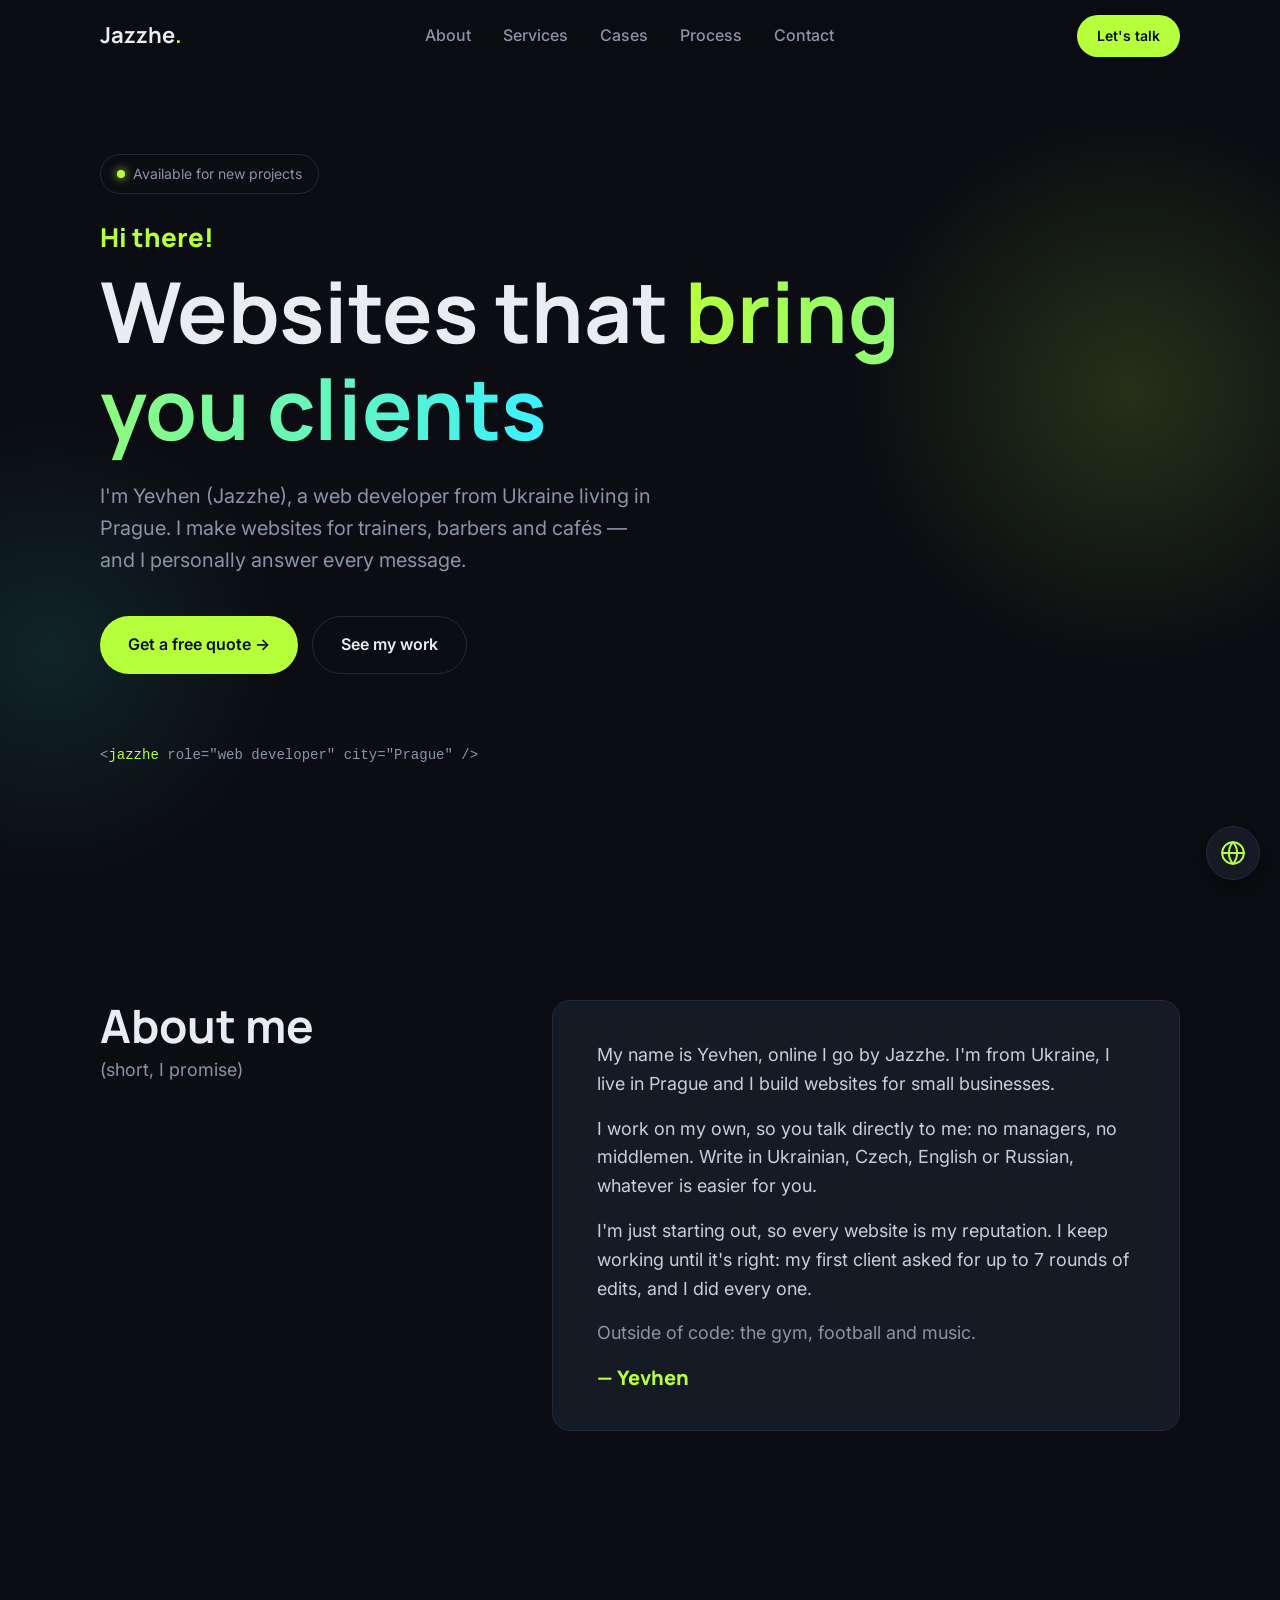
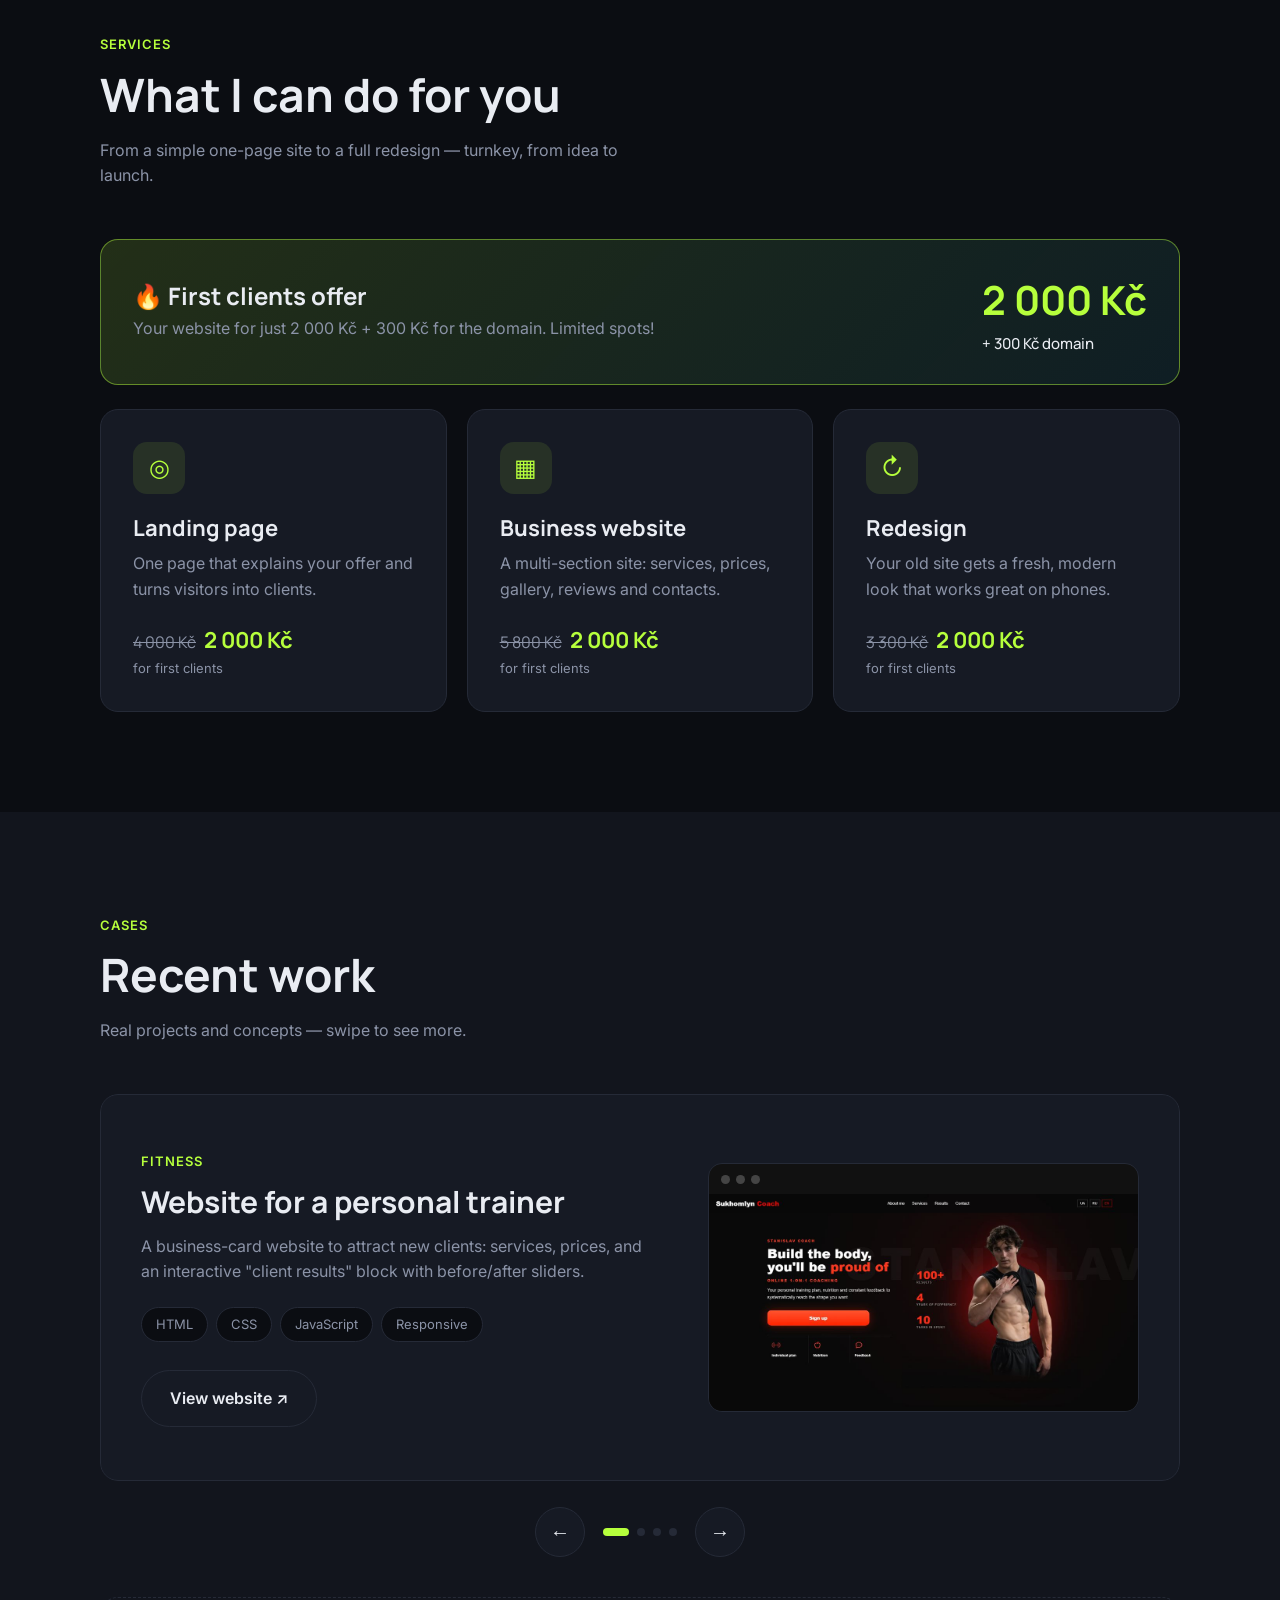
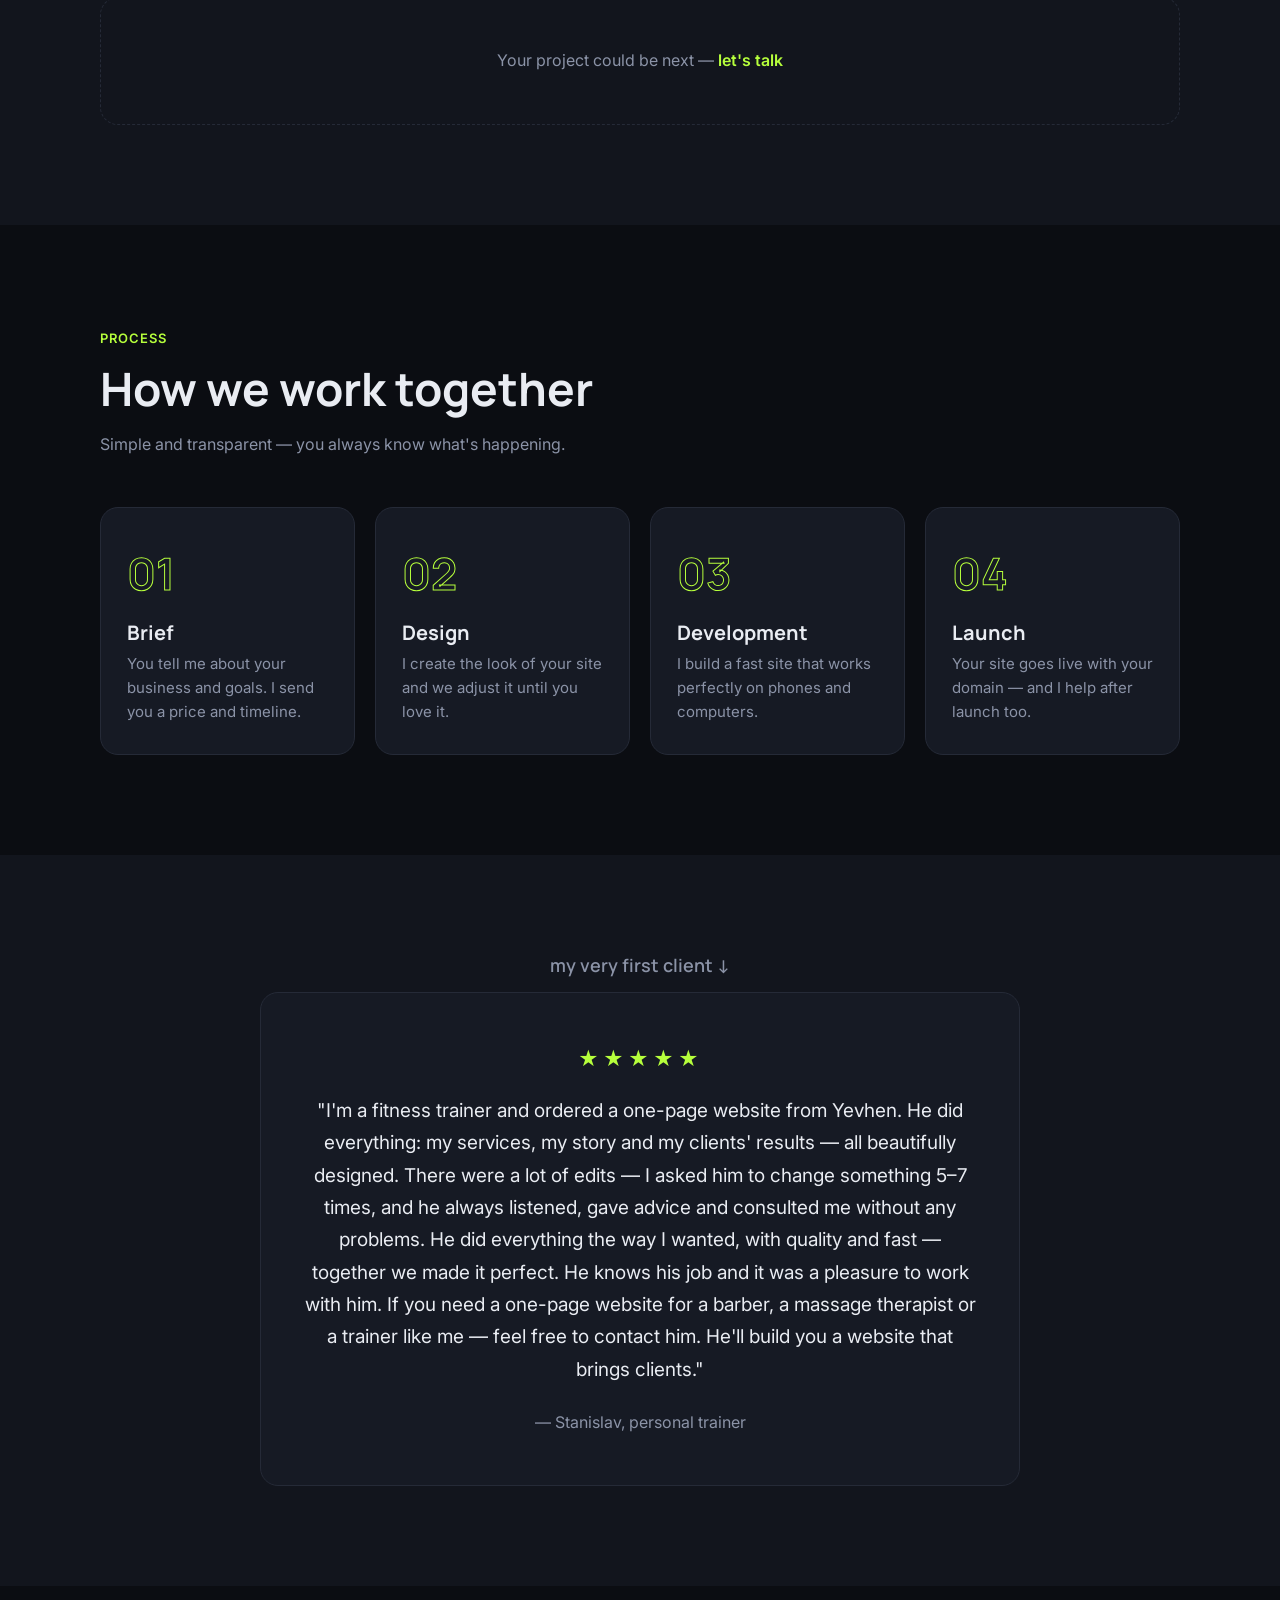
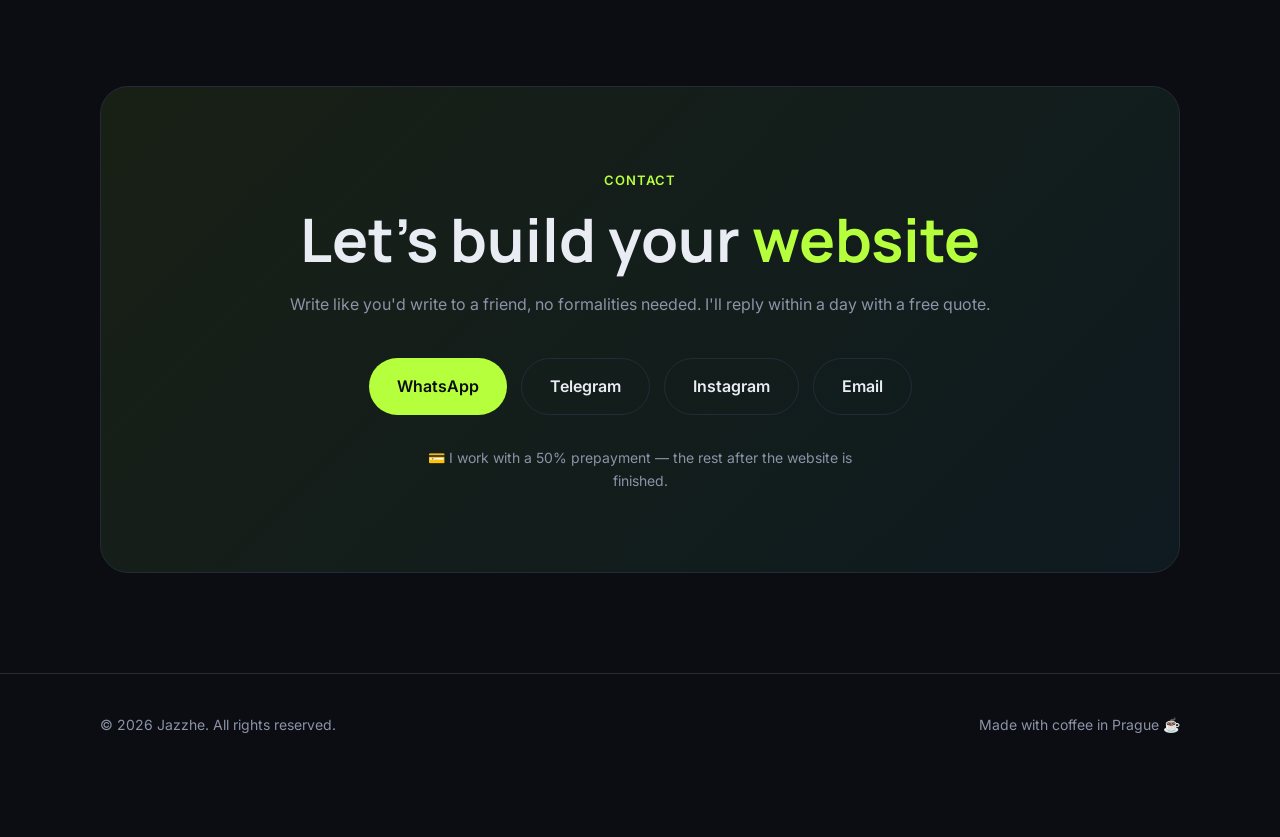
==== commit 3147473a: "Add files via upload" ====
--- a/index.html
+++ b/index.html
@@ -563,21 +563,21 @@
             <!-- Кейс 4: сайт-візитка (концепт) -->
             <div class="case">
               <div class="case-info">
-                <span class="tag" data-i18n="case4.tag">Small business</span>
-                <h3 data-i18n="case4.title">Business-card website</h3>
-                <p data-i18n="case4.text">A compact one-page site for a specialist: about, services, portfolio and contacts — everything a client needs on one screen.</p>
+                <span class="tag" data-i18n="case4.tag">Wellness</span>
+                <h3 data-i18n="case4.title">Massage therapist website</h3>
+                <p data-i18n="case4.text">A one-page site for a massage therapist in Prague: services with prices, FAQ, opening hours and a ready-made WhatsApp message for booking.</p>
                 <div class="chips">
-                  <span class="chip concept" data-i18n="concept">Concept</span><span class="chip">HTML</span><span class="chip">CSS</span><span class="chip">Responsive</span>
+                  <span class="chip concept" data-i18n="concept">Concept</span><span class="chip">HTML</span><span class="chip">CSS</span><span class="chip">JavaScript</span><span class="chip">WhatsApp</span>
                 </div>
+                <a href="vizitka.html" target="_blank" rel="noopener" class="btn btn-ghost" data-i18n="case1.btn">View website ↗</a>
               </div>
-              <!-- Макет. Коли зробиш сайт — заміни на скрін: <img src="images/card.jpg" alt="Business-card website"> -->
-              <div class="preview" style="--pv-bg:#14121f; --pv-hero:linear-gradient(135deg,#2b2350,#1f4a3a); --pv-accent:#b6ff3c;">
+              <!-- Живе превʼю сайту-візитки (файл vizitka.html лежить поруч) -->
+              <a class="shot" href="vizitka.html" target="_blank" rel="noopener">
                 <div class="pv-bar"><span></span><span></span><span></span></div>
-                <div class="pv-body">
-                  <div class="pv-hero"><i></i><i></i><div class="pv-btn"></div></div>
-                  <div class="pv-row"><div></div><div></div><div></div></div>
+                <div class="live" data-w="1280" data-h="800" style="background:#EDF1EF">
+                  <iframe src="vizitka.html" title="Lenka Vrbová massage website" loading="lazy" tabindex="-1" aria-hidden="true"></iframe>
                 </div>
-              </div>
+              </a>
             </div>
 
           </div>
@@ -711,9 +711,9 @@
         "case3.tag": "Barbershop",
         "case3.title": "Barbershop website",
         "case3.text": "A website for a barbershop in Žižkov: price list, team, gallery and online booking where you pick a service, barber, day and a free time slot.",
-        "case4.tag": "Small business",
-        "case4.title": "Business-card website",
-        "case4.text": "A compact one-page site for a specialist: about, services, portfolio and contacts — everything a client needs on one screen.",
+        "case4.tag": "Wellness",
+        "case4.title": "Massage therapist website",
+        "case4.text": "A one-page site for a massage therapist in Prague: services with prices, FAQ, opening hours and a ready-made WhatsApp message for booking.",
         "soon": "Your project could be next — <a href=\"#contact\">let's talk</a>",
         "proc.tag": "Process",
         "proc.title": "How we work together",
@@ -785,9 +785,9 @@
         "case3.tag": "Барбершоп",
         "case3.title": "Сайт для барбершопу",
         "case3.text": "Сайт для барбершопу на Жижкові: прайс, команда, галерея та онлайн-запис із вибором послуги, барбера, дня й вільного часу.",
-        "case4.tag": "Малий бізнес",
-        "case4.title": "Сайт-візитка",
-        "case4.text": "Компактний односторінковий сайт для спеціаліста: про себе, послуги, портфоліо й контакти — усе, що потрібно клієнту, на одному екрані.",
+        "case4.tag": "Велнес",
+        "case4.title": "Сайт масажистки",
+        "case4.text": "Односторінковий сайт для масажистки в Празі: послуги з цінами, часті питання, години роботи й готове повідомлення у WhatsApp для запису.",
         "soon": "Наступним може бути ваш проєкт — <a href=\"#contact\">напишіть мені</a>",
         "proc.tag": "Процес",
         "proc.title": "Як ми працюємо",
@@ -859,9 +859,9 @@
         "case3.tag": "Barbershop",
         "case3.title": "Web pro barbershop",
         "case3.text": "Web pro barbershop na Žižkově: ceník, tým, galerie a online rezervace s výběrem služby, barbera, dne a volného času.",
-        "case4.tag": "Malá firma",
-        "case4.title": "Webová vizitka",
-        "case4.text": "Kompaktní jednostránkový web pro specialistu: o mně, služby, portfolio a kontakty — vše, co klient potřebuje, na jedné obrazovce.",
+        "case4.tag": "Wellness",
+        "case4.title": "Web pro masérku",
+        "case4.text": "Jednostránkový web pro masérku v Praze: služby s cenami, časté otázky, otevírací doba a předvyplněná zpráva na WhatsApp pro objednání.",
         "soon": "Váš projekt může být další — <a href=\"#contact\">ozvěte se</a>",
         "proc.tag": "Postup",
         "proc.title": "Jak spolupracujeme",
@@ -933,9 +933,9 @@
         "case3.tag": "Барбершоп",
         "case3.title": "Сайт для барбершопа",
         "case3.text": "Сайт для барбершопа на Жижкове: прайс, команда, галерея и онлайн-запись с выбором услуги, барбера, дня и свободного времени.",
-        "case4.tag": "Малый бизнес",
-        "case4.title": "Сайт-визитка",
-        "case4.text": "Компактный одностраничный сайт для специалиста: обо мне, услуги, портфолио и контакты — всё, что нужно клиенту, на одном экране.",
+        "case4.tag": "Велнес",
+        "case4.title": "Сайт массажистки",
+        "case4.text": "Одностраничный сайт для массажистки в Праге: услуги с ценами, частые вопросы, часы работы и готовое сообщение в WhatsApp для записи.",
         "soon": "Следующим может быть ваш проект — <a href=\"#contact\">напишите мне</a>",
         "proc.tag": "Процесс",
         "proc.title": "Как мы работаем",
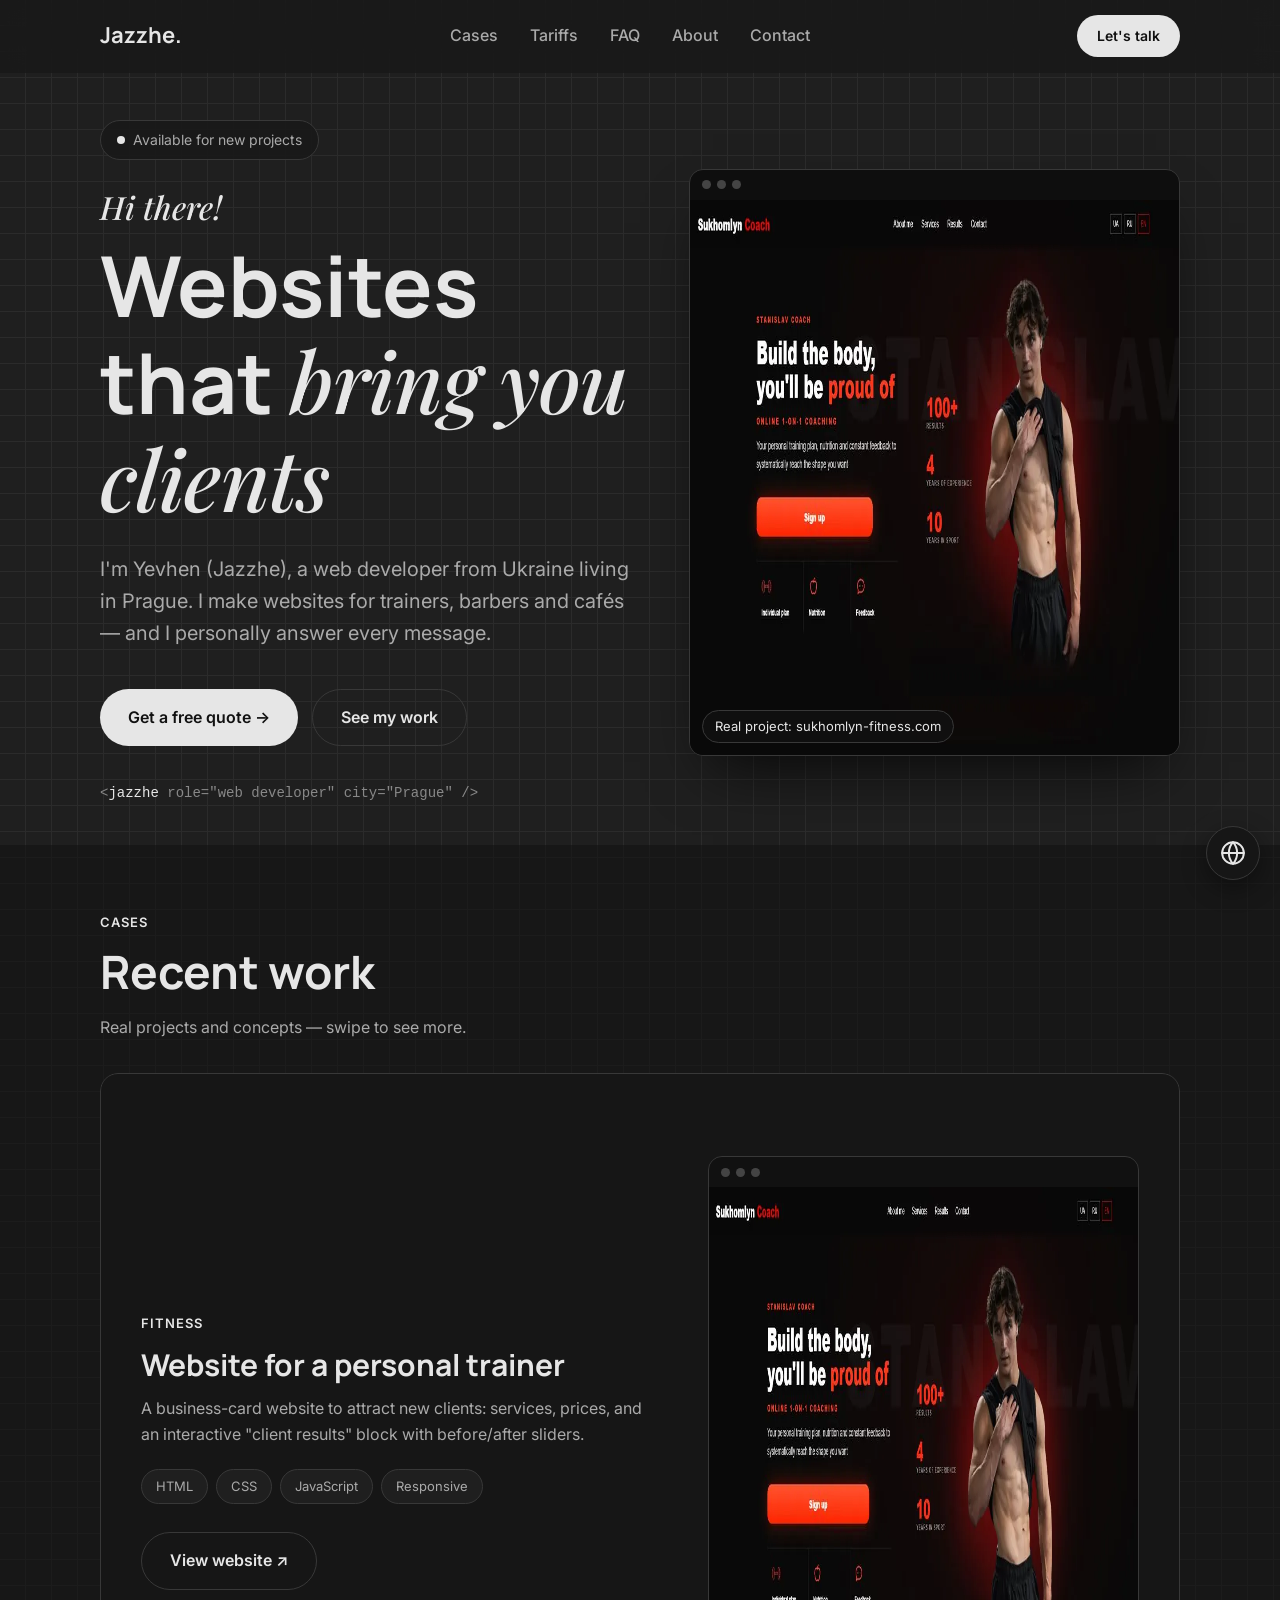
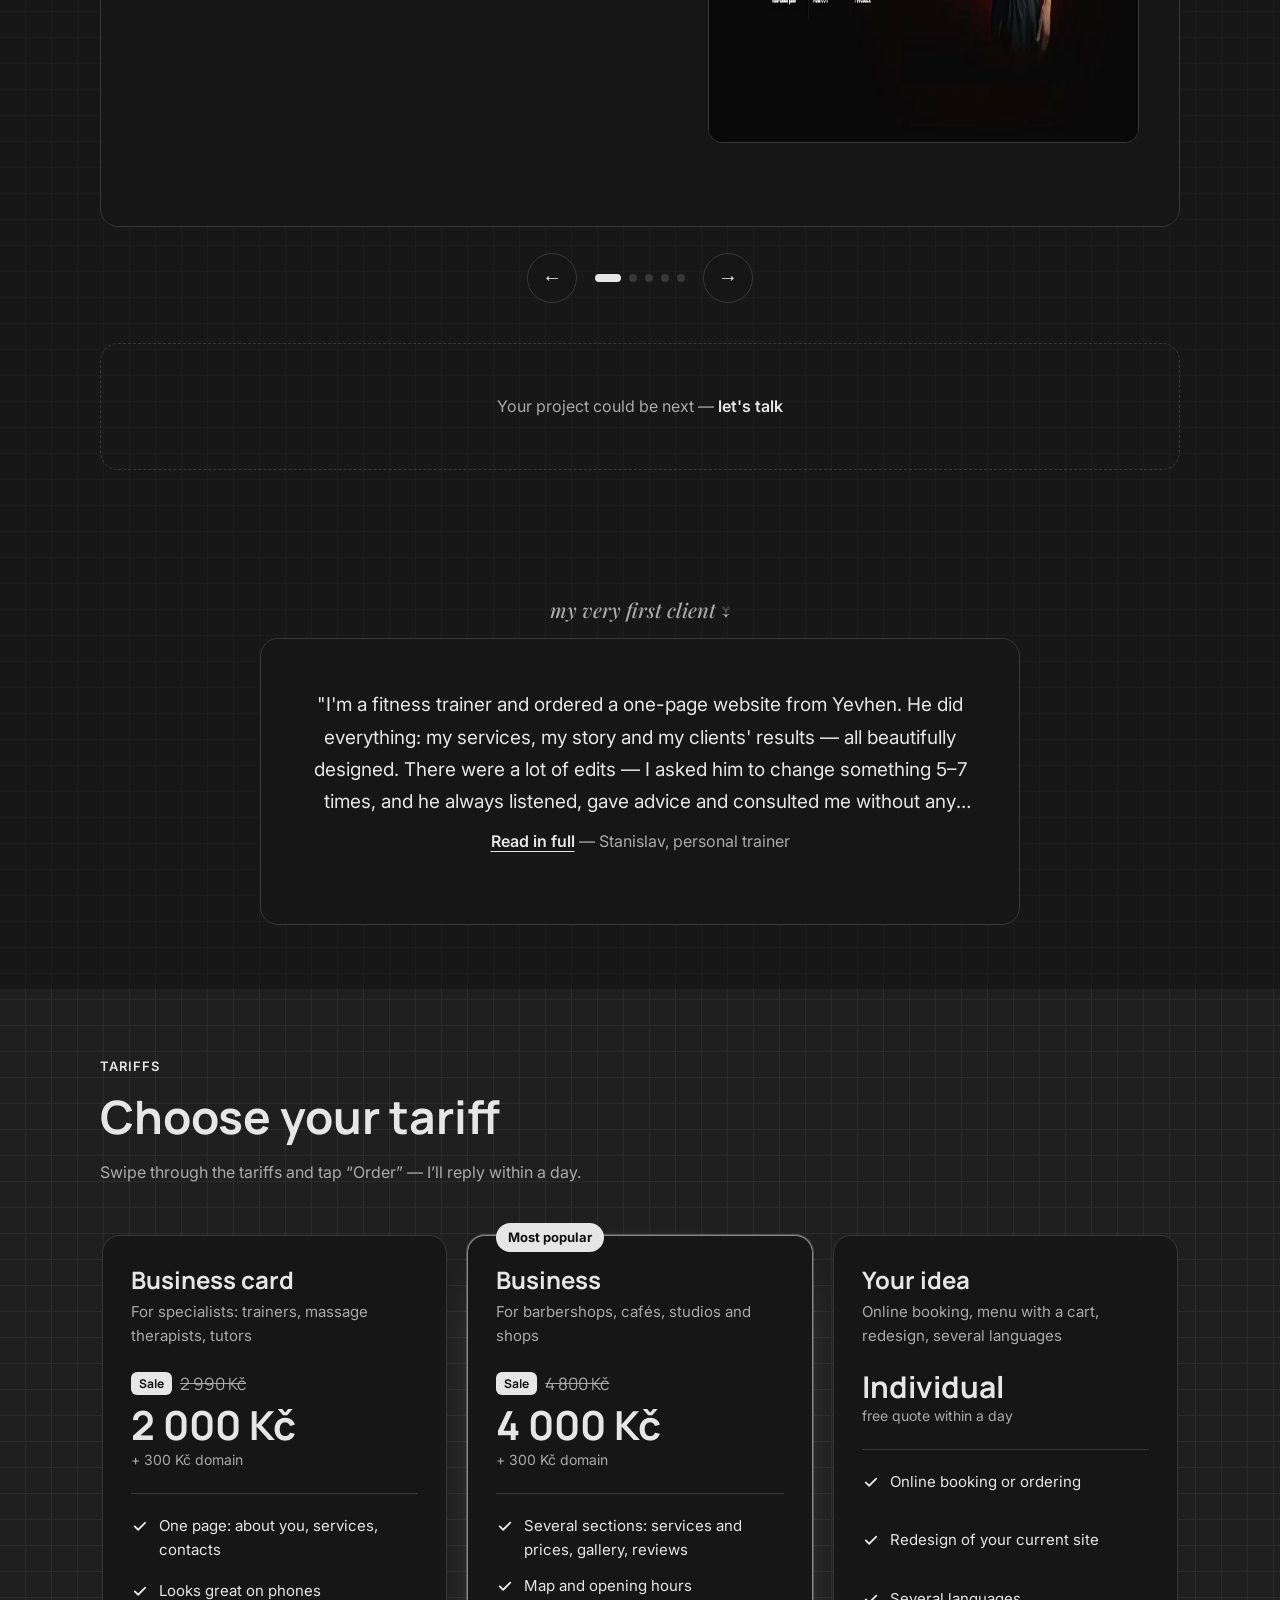
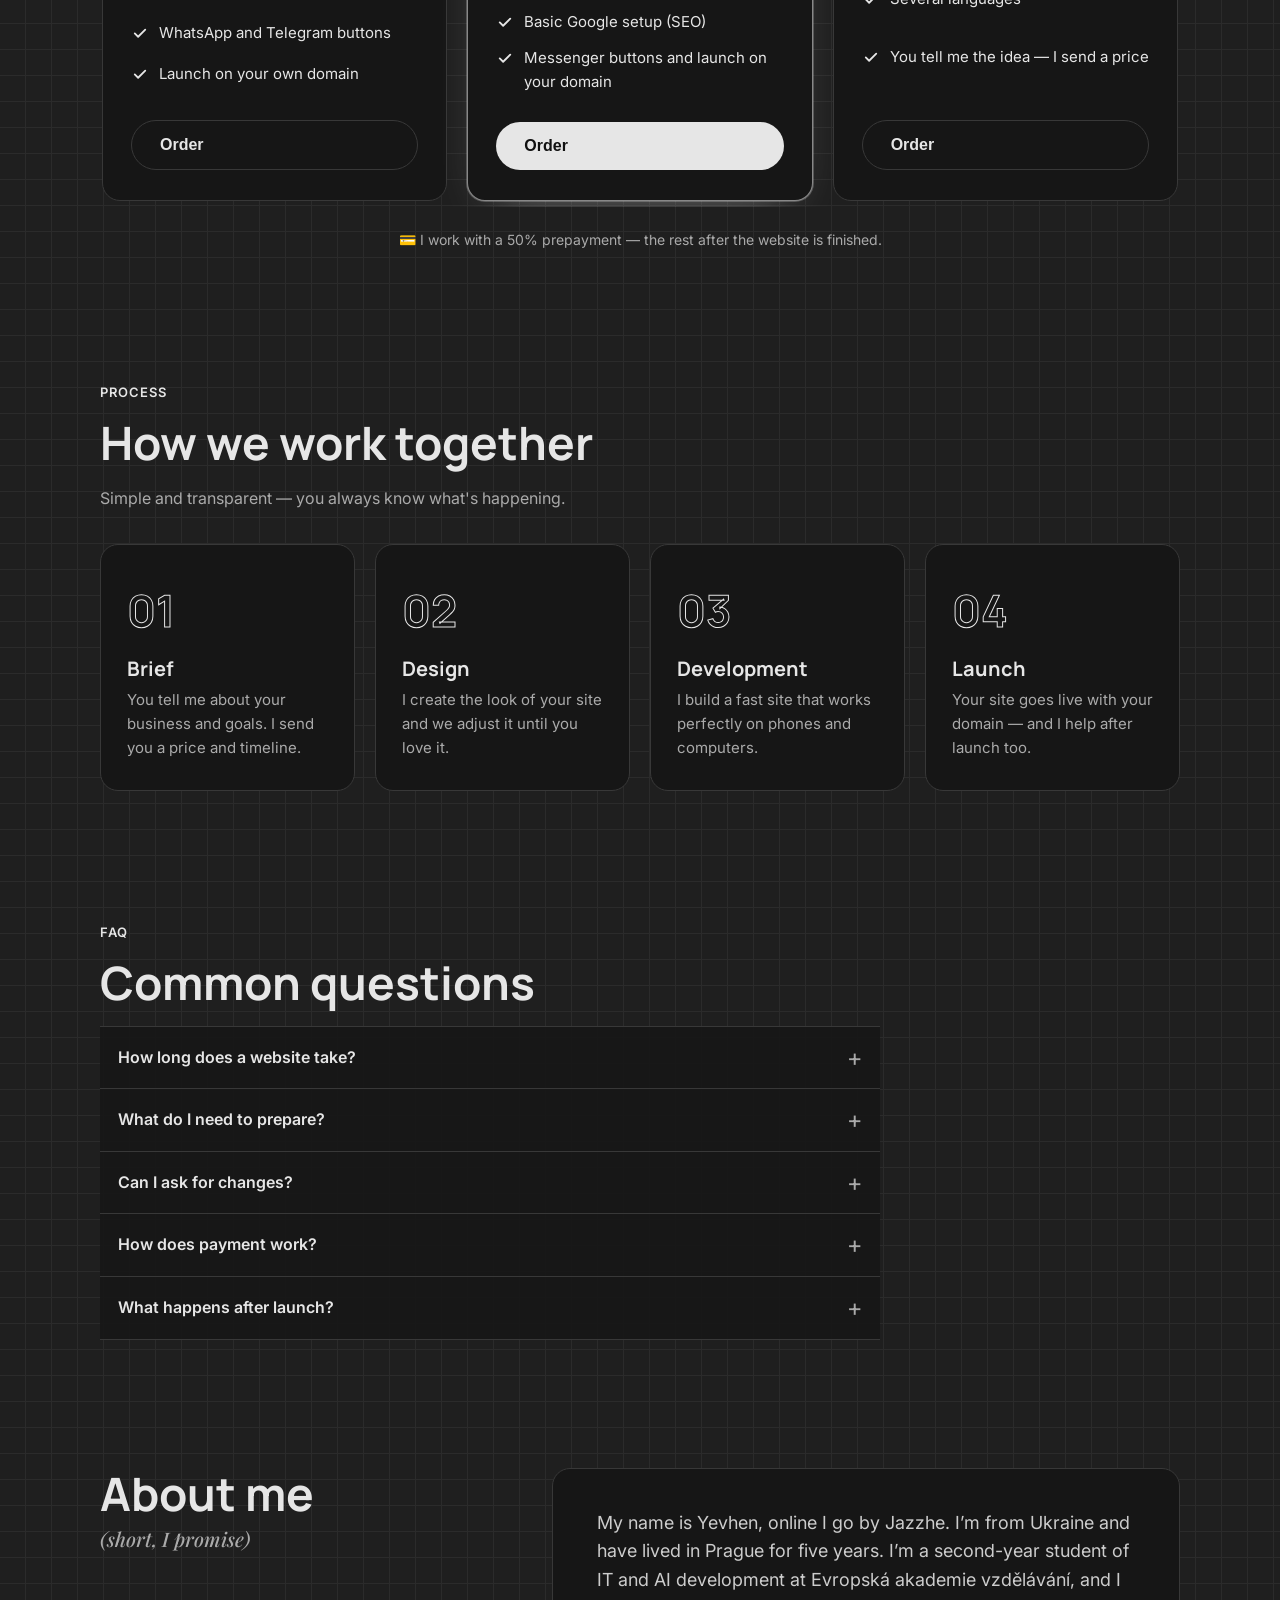
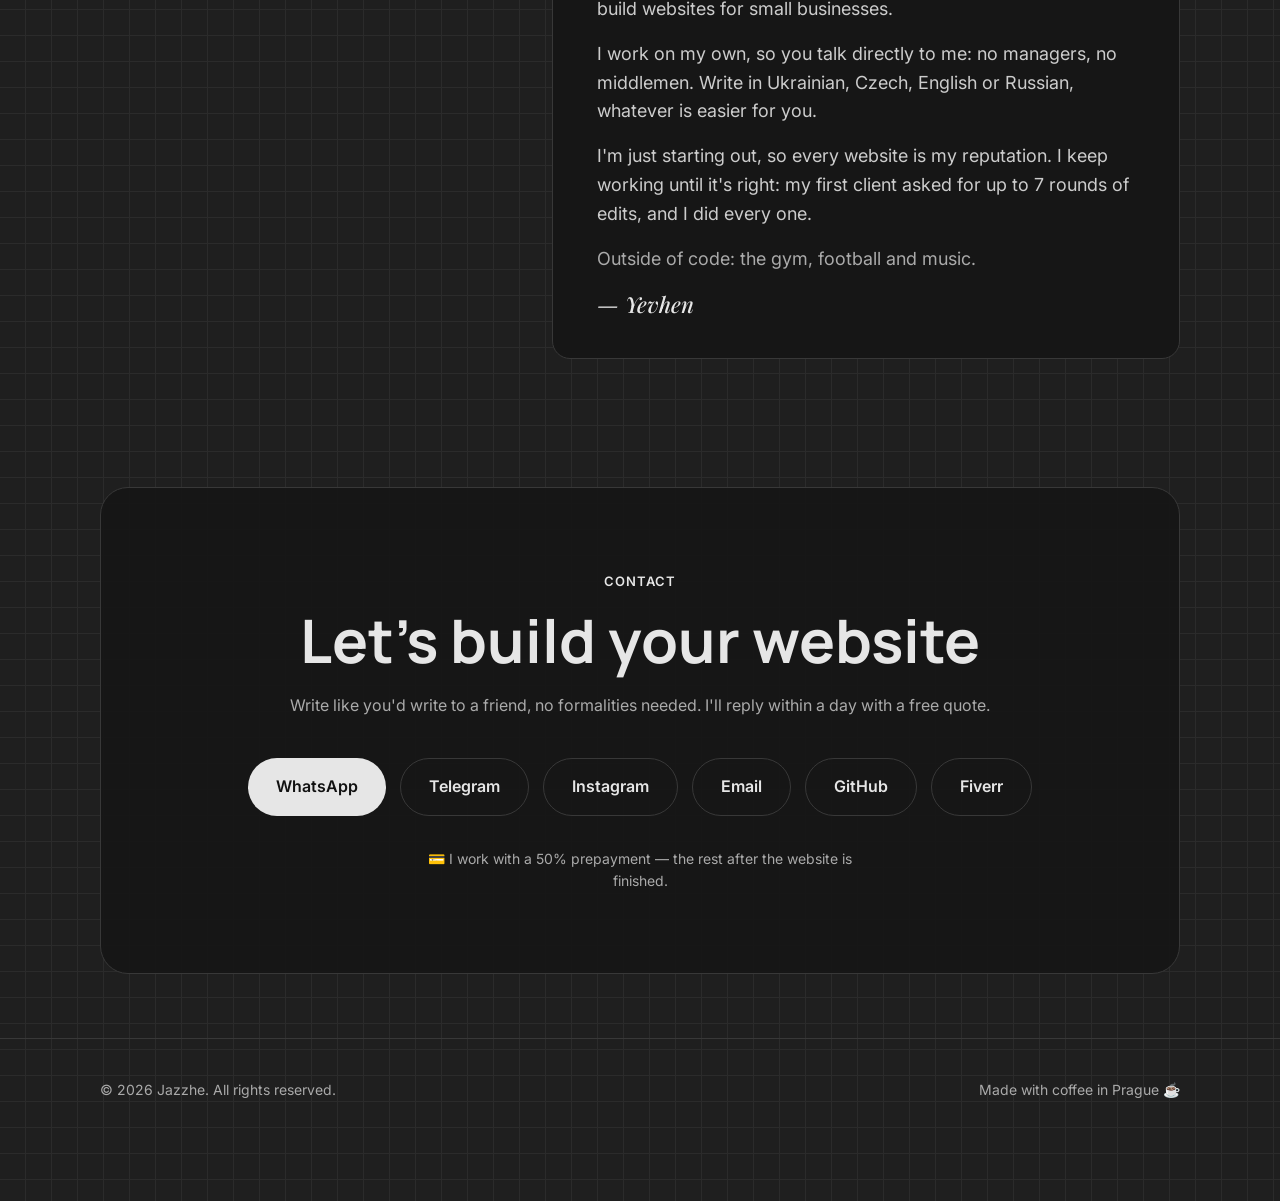
==== commit 56d9981e: "Add files via upload" ====
--- a/index.html
+++ b/index.html
@@ -3,40 +3,55 @@
 <head>
   <meta charset="UTF-8">
   <meta name="viewport" content="width=device-width, initial-scale=1.0">
-  <title>Jazzhe — Web Developer</title>
-  <meta name="description" content="Jazzhe — websites, landing pages and redesigns for small business. Prague.">
+  <title>Jazzhe — websites for small businesses in Prague</title>
+  <meta name="description" content="Jazzhe (Yevhen) — web developer in Prague. Websites for trainers, barbers, cafés and small businesses. Business-card site from 2 000 Kč, business website from 4 000 Kč.">
+  <link rel="canonical" href="https://jazzhe-web.store/">
   <!-- Превʼю посилання в WhatsApp / Instagram / Telegram -->
   <meta property="og:type" content="website">
-  <meta property="og:title" content="Jazzhe — Web Developer">
-  <meta property="og:description" content="Websites that bring you clients. Landing pages, business websites and redesigns. Prague 🇨🇿">
-  <!-- Коли сайт буде онлайн, додай картинку превʼю (бажано 1200×630):
-  <meta property="og:image" content="https://ТВОЯ-АДРЕСА/preview.jpg"> -->
-  <meta name="theme-color" content="#0b0d12">
+  <meta property="og:title" content="Jazzhe — websites for small businesses in Prague">
+  <meta property="og:url" content="https://jazzhe-web.store/">
+  <meta property="og:description" content="Business-card sites, business websites and redesigns. Real clients, fixed price, 4 languages. Prague 🇨🇿">
+  <meta property="og:image" content="https://jazzhe-web.store/img-og-image.jpg">
+  <meta property="og:image:width" content="1200">
+  <meta property="og:image:height" content="630">
+  <meta name="twitter:card" content="summary_large_image">
+  <!-- Дані для Google: хто ти і що робиш -->
+  <script type="application/ld+json">
+  {"@context":"https://schema.org","@type":"ProfessionalService","name":"Jazzhe — web developer","url":"https://jazzhe-web.store/","image":"https://jazzhe-web.store/img-og-image.jpg","founder":{"@type":"Person","name":"Yevhen","alternateName":"Jazzhe"},"areaServed":"Prague, Czech Republic","address":{"@type":"PostalAddress","addressLocality":"Praha","addressCountry":"CZ"},"email":"zenka683@gmail.com","sameAs":["https://github.com/Zhenkaweb","https://www.fiverr.com/yevhen_bahrynov","https://instagram.com/evhanjazzhe"],"priceRange":"2000–4800 Kč"}
+  </script>
+  <meta name="theme-color" content="#111111">
   <!-- Іконка вкладки -->
   <link rel="icon" href="data:image/svg+xml,%3Csvg xmlns='http://www.w3.org/2000/svg' viewBox='0 0 64 64'%3E%3Crect width='64' height='64' rx='16' fill='%230b0d12'/%3E%3Ctext x='50%25' y='54%25' dominant-baseline='middle' text-anchor='middle' font-family='Arial,sans-serif' font-weight='700' font-size='40' fill='%23b6ff3c'%3EJ%3C/text%3E%3C/svg%3E">
   <link rel="preconnect" href="https://fonts.googleapis.com">
   <link rel="preconnect" href="https://fonts.gstatic.com" crossorigin>
-  <link href="https://fonts.googleapis.com/css2?family=Manrope:wght@600;800&family=Inter:wght@400;500;600&display=swap" rel="stylesheet">
+  <link href="https://fonts.googleapis.com/css2?family=Manrope:wght@600;800&family=Inter:wght@400;500;600&family=Playfair+Display:ital,wght@1,500;1,600&display=swap" rel="stylesheet">
   <style>
     /* ===== Кольори і базові змінні (міняй тут, щоб змінити стиль усього сайту) ===== */
     :root {
-      --bg: #0b0d12;
-      --bg-2: #12151d;
-      --card: #161a24;
-      --line: #252a37;
-      --text: #e9ecf2;
-      --muted: #8b93a7;
-      --accent: #b6ff3c;      /* неоновий лайм */
-      --accent-2: #3cf0ff;    /* бірюзовий для градієнтів */
+      /* Тільки сірі тони, без кольорів */
+      --bg: #1F1F1F;
+      --bg-2: rgba(17,17,17,.55);  /* напівпрозорий, щоб клітинка просвічувала */
+      --card: #161616;
+      --line: #383838;
+      --text: #E6E6E6;
+      --muted: #AAAAAA;
+      --accent: #E6E6E6;       /* «акцент» — світло-сірий */
+      --accent-2: #888888;
+      --script: 'Playfair Display', Georgia, serif;
       --radius: 18px;
       --max: 1120px;
     }
 
     * { margin: 0; padding: 0; box-sizing: border-box; }
-    html { scroll-behavior: smooth; }
+    html { scroll-behavior: smooth; overflow-x: clip; }
     body {
       font-family: 'Inter', sans-serif;
-      background: var(--bg);
+      background-color: var(--bg);
+      background-image:
+        linear-gradient(#2B2B2B 1px, transparent 1px),
+        linear-gradient(90deg, #2B2B2B 1px, transparent 1px);
+      background-size: 26px 26px;
+      background-position: -1px -1px;
       color: var(--text);
       line-height: 1.6;
       overflow-x: hidden;
@@ -57,9 +72,9 @@
       color: var(--accent);
       margin-bottom: 14px;
     }
-    section { padding: 100px 0; }
+    section { padding: 64px 0; }
     .section-title { font-size: clamp(30px, 5vw, 46px); margin-bottom: 16px; }
-    .section-sub { color: var(--muted); max-width: 560px; margin-bottom: 50px; }
+    .section-sub { color: var(--muted); max-width: 560px; margin-bottom: 32px; }
 
     /* ===== Кнопки ===== */
     .btn {
@@ -70,15 +85,15 @@
       transition: transform .2s, box-shadow .2s, background .2s;
       cursor: pointer; border: none; font-size: 16px;
     }
-    .btn-primary { background: var(--accent); color: #0b0d12; }
-    .btn-primary:hover { transform: translateY(-2px); box-shadow: 0 10px 30px rgba(182,255,60,.3); }
+    .btn-primary { background: var(--accent); color: #111111; }
+    .btn-primary:hover { transform: translateY(-2px); box-shadow: 0 10px 30px rgba(230,230,230,.3); }
     .btn-ghost { border: 1px solid var(--line); color: var(--text); background: transparent; }
     .btn-ghost:hover { border-color: var(--accent); color: var(--accent); }
 
     /* ===== Шапка ===== */
     header {
       position: fixed; top: 0; left: 0; right: 0; z-index: 100;
-      background: rgba(11,13,18,.75);
+      background: rgba(24,24,24,.75);
       backdrop-filter: blur(12px);
       border-bottom: 1px solid transparent;
       transition: border-color .3s;
@@ -92,25 +107,34 @@
     .nav-links a:hover { color: var(--text); }
     .nav .btn { padding: 10px 20px; font-size: 14px; }
     .burger { display: none; background: none; border: none; cursor: pointer; padding: 8px; }
-    .burger span { display: block; width: 24px; height: 2px; background: var(--text); margin: 5px 0; transition: .3s; }
+    .burger span { display: block; width: 24px; height: 2px; border-radius: 2px; background: var(--text); margin: 5px 0; transition: transform .35s cubic-bezier(.65,0,.35,1), opacity .2s, width .3s; transform-origin: center; }
+    .burger span:nth-child(2) { width: 16px; margin-left: auto; }
+    .burger:hover span:nth-child(2) { width: 24px; }
+    /* Бургер перетворюється на хрестик */
+    .burger.open span:nth-child(1) { transform: translateY(7px) rotate(45deg); }
+    .burger.open span:nth-child(2) { opacity: 0; transform: translateX(10px); }
+    .burger.open span:nth-child(3) { transform: translateY(-7px) rotate(-45deg); }
+    @keyframes menuIn { from { opacity: 0; transform: translateY(-12px); } to { opacity: 1; transform: none; } }
+    @keyframes linkIn { from { opacity: 0; transform: translateX(-14px); } to { opacity: 1; transform: none; } }
 
     /* ===== Головний екран ===== */
     .hero {
-      min-height: 100vh;
+      overflow: hidden; /* світлові плями не виходять за край екрана */
+      min-height: auto;
       display: flex; align-items: center;
-      padding-top: 120px;
+      padding-top: 120px; padding-bottom: 40px;
       position: relative;
     }
     .hero::before {
       content: ''; position: absolute;
       width: 600px; height: 600px; border-radius: 50%;
-      background: radial-gradient(circle, rgba(182,255,60,.15), transparent 65%);
+      background: radial-gradient(circle, rgba(230,230,230,.15), transparent 65%);
       top: 10%; right: -150px; pointer-events: none;
     }
     .hero::after {
       content: ''; position: absolute;
       width: 500px; height: 500px; border-radius: 50%;
-      background: radial-gradient(circle, rgba(60,240,255,.10), transparent 65%);
+      background: radial-gradient(circle, rgba(170,170,170,.10), transparent 65%);
       bottom: 0; left: -200px; pointer-events: none;
     }
     .hero-inner { position: relative; z-index: 1; }
@@ -130,7 +154,7 @@
     .hero p { font-size: clamp(17px, 2vw, 20px); color: var(--muted); max-width: 560px; margin-bottom: 40px; }
     .hero-btns { display: flex; gap: 14px; flex-wrap: wrap; }
     .code-line {
-      margin-top: 70px;
+      margin-top: 36px;
       font-family: monospace; font-size: 14px; color: var(--muted);
     }
     .code-line b { color: var(--accent); font-weight: normal; }
@@ -138,8 +162,8 @@
     /* ===== Акція для перших клієнтів ===== */
     .promo {
       display: flex; align-items: center; justify-content: space-between; gap: 24px; flex-wrap: wrap;
-      background: linear-gradient(135deg, rgba(182,255,60,.14), rgba(60,240,255,.08));
-      border: 1px solid rgba(182,255,60,.45);
+      background: linear-gradient(135deg, rgba(230,230,230,.14), rgba(170,170,170,.08));
+      border: 1px solid rgba(230,230,230,.45);
       border-radius: var(--radius);
       padding: 28px 32px;
       margin-bottom: 24px;
@@ -162,11 +186,11 @@
       padding: 32px;
       transition: transform .3s, border-color .3s;
     }
-    .card:hover { transform: translateY(-6px); border-color: rgba(182,255,60,.4); }
+    .card:hover { transform: translateY(-6px); border-color: rgba(230,230,230,.4); }
     .card .icon {
       width: 52px; height: 52px; border-radius: 14px;
       display: grid; place-items: center;
-      background: rgba(182,255,60,.1); color: var(--accent);
+      background: rgba(230,230,230,.1); color: var(--accent);
       font-size: 24px; margin-bottom: 22px;
     }
     .card h3 { font-size: 22px; margin-bottom: 10px; }
@@ -199,7 +223,7 @@
       user-select: none; touch-action: none; cursor: ew-resize;
     }
     .ba-layer { position: absolute; inset: 0; display: flex; align-items: center; justify-content: center; }
-    /* Заміни ці градієнти на свої скріни: background: url('images/before.jpg') center/cover; */
+    /* Заміни ці градієнти на свої скріни: background: url('img-before.jpg') center/cover; */
     .ba-before { background: linear-gradient(135deg, #3a3a3a, #1e1e1e); }
     .ba-after { background: linear-gradient(135deg, #1b2a12, #0f2a2e); clip-path: inset(0 0 0 50%); }
     .ba-label {
@@ -224,7 +248,7 @@
       content: '⇆'; position: absolute; top: 50%; left: 50%;
       transform: translate(-50%, -50%);
       width: 40px; height: 40px; border-radius: 50%;
-      background: var(--accent); color: #0b0d12;
+      background: var(--accent); color: #111111;
       display: grid; place-items: center; font-weight: 700;
     }
     .case-soon {
@@ -255,7 +279,7 @@
 
     /* ===== Скрін готового сайту в кейсі ===== */
     .shot { display: block; border-radius: 14px; overflow: hidden; border: 1px solid var(--line); background: #1a1a1a; transition: transform .3s, border-color .3s; }
-    .shot:hover { transform: translateY(-4px); border-color: rgba(182,255,60,.5); }
+    .shot:hover { transform: translateY(-4px); border-color: rgba(230,230,230,.5); }
     .shot img { width: 100%; display: block; }
     /* Живе превʼю сайту */
     .live { position: relative; width: 100%; aspect-ratio: 16 / 10; overflow: hidden; background: #15302A; }
@@ -280,7 +304,7 @@
       transition: width .3s, background .3s;
     }
     .dot-btn.active { width: 26px; background: var(--accent); }
-    .chip.concept { color: var(--accent); border-color: rgba(182,255,60,.4); }
+    .chip.concept { color: var(--accent); border-color: rgba(230,230,230,.4); }
 
     /* ===== Процес ===== */
     .steps { display: grid; grid-template-columns: repeat(4, 1fr); gap: 20px; }
@@ -307,7 +331,7 @@
     /* ===== Контакти ===== */
     .contact-box {
       text-align: center;
-      background: linear-gradient(135deg, rgba(182,255,60,.08), rgba(60,240,255,.06));
+      background: linear-gradient(135deg, rgba(230,230,230,.08), rgba(170,170,170,.06));
       border: 1px solid var(--line); border-radius: 28px;
       padding: 80px 30px;
     }
@@ -371,21 +395,116 @@
       background: var(--card); border: 1px solid var(--line); border-radius: var(--radius);
       padding: 40px 44px; position: relative;
     }
-    .letter p { color: #c9cedb; font-size: 18px; margin-bottom: 16px; max-width: 60ch; }
+    .letter p { color: #CCCCCC; font-size: 18px; margin-bottom: 16px; max-width: 60ch; }
     .letter p:last-of-type { color: var(--muted); }
     .letter .sign { font-size: 20px; display: block; margin-top: 18px; }
     .rev-note { font-size: 18px; font-weight: 600; color: var(--muted); display: block; text-align: center; margin-bottom: 16px; }
     @media (max-width: 900px) { .about { grid-template-columns: 1fr; gap: 24px; } }
     @media (max-width: 720px) { .letter { padding: 28px 24px; } }
 
+    /* ===== Тарифи ===== */
+    .plans-wrap { margin-top: 8px; }
+    .plans { display: grid; grid-auto-flow: column; grid-auto-columns: calc((100% - 40px) / 3); gap: 20px;
+      overflow-x: auto; scroll-snap-type: x mandatory; padding: 18px 2px 6px; scrollbar-width: none; }
+    .plans::-webkit-scrollbar { display: none; }
+    .plan { scroll-snap-align: start; position: relative; display: flex; flex-direction: column;
+      background: var(--card); border: 1px solid var(--line); border-radius: var(--radius); padding: 30px 28px; }
+    .plan-hot { border-color: rgba(230,230,230,.55); box-shadow: 0 0 0 1px rgba(230,230,230,.25), 0 24px 50px -30px rgba(230,230,230,.45); }
+    .plan-badge { position: absolute; top: -13px; left: 28px; background: var(--accent); color: #111111; font-weight: 700; font-size: 13px; padding: 4px 12px; border-radius: 999px; }
+    .plan h3 { font-size: 24px; margin-bottom: 6px; }
+    .plan-for { color: var(--muted); font-size: 15px; min-height: 48px; }
+    .plan-price { margin: 22px 0 20px; padding-bottom: 20px; border-bottom: 1px solid var(--line); font-family: 'Manrope', sans-serif; }
+    .plan-price .sale { display: inline-block; font-size: 12px; font-weight: 700; color: #111111; background: var(--accent); padding: 2px 8px; border-radius: 6px; margin-right: 8px; vertical-align: middle; }
+    .plan-price s { color: var(--muted); font-size: 17px; vertical-align: middle; }
+    .plan-price b { display: block; font-size: 40px; line-height: 1.1; margin-top: 6px; color: var(--text); }
+    .plan-price b.plan-ind { font-size: 30px; margin-top: 0; }
+    .plan-price small { color: var(--muted); font-size: 14px; font-family: 'Inter', sans-serif; }
+    .plan-list { list-style: none; display: grid; gap: 12px; margin-bottom: 28px; flex: 1; }
+    .plan-list li { display: flex; gap: 10px; align-items: flex-start; font-size: 15px; }
+    .plan-list svg { width: 18px; height: 18px; color: var(--accent); flex-shrink: 0; margin-top: 3px; }
+    .plan-btn { width: 100%; }
+    .plans-nav { display: none; align-items: center; justify-content: center; gap: 18px; margin-top: 22px; }
+    .plans-prepay { margin-top: 22px; color: var(--muted); font-size: 14px; text-align: center; }
+
+    /* ===== Міні-меню «Замовити» ===== */
+    .order { position: fixed; inset: 0; z-index: 300; background: rgba(5,6,9,.7); backdrop-filter: blur(4px); display: grid; place-items: center; padding: 18px; }
+    .order-sheet { position: relative; width: min(440px, 100%); background: var(--card); border: 1px solid var(--line); border-radius: 22px; padding: 28px; animation: pop .18s ease-out; }
+    @keyframes pop { from { transform: translateY(10px); opacity: 0; } }
+    .order-x { position: absolute; top: 12px; right: 14px; background: none; border: 0; color: var(--muted); font-size: 28px; line-height: 1; cursor: pointer; }
+    .order-plan { display: inline-block; font-size: 13px; font-weight: 700; color: var(--accent); margin-bottom: 6px; }
+    .order-sheet h3 { font-size: 24px; margin-bottom: 14px; }
+    .order-msg { background: var(--bg); border: 1px solid var(--line); border-radius: 12px; padding: 12px 14px; font-size: 14px; color: #CCCCCC; margin-bottom: 16px; }
+    .order-links { display: grid; grid-template-columns: 1fr 1fr; gap: 10px; }
+    .order-link { display: flex; flex-direction: column; gap: 2px; padding: 14px 16px; border-radius: 14px; text-decoration: none; border: 1px solid var(--line); cursor: pointer; transition: transform .15s, border-color .15s; }
+    .order-link:hover { transform: translateY(-2px); }
+    .order-link b { font-size: 16px; }
+    .order-link small { font-size: 12px; opacity: .8; }
+    .order-link.wa { background: #25D366; color: #06301a; border-color: #25D366; }
+    .order-link.tg { background: #229ED9; color: #fff; border-color: #229ED9; }
+    .order-link.ig { background: linear-gradient(45deg, #F58529, #DD2A7B 55%, #8134AF); color: #fff; border-color: transparent; }
+    .order-link.em { background: transparent; color: var(--text); }
+    .order-link.em:hover { border-color: var(--accent); }
+    .order-note { font-size: 12px; color: var(--muted); margin-top: 14px; }
+    .toast { position: fixed; left: 50%; bottom: 24px; transform: translate(-50%, 140px); background: var(--accent); color: #111111; font-weight: 700; padding: 12px 20px; border-radius: 12px; z-index: 310; transition: transform .25s; max-width: calc(100% - 32px); text-align: center; }
+    .toast.show { transform: translate(-50%, 0); }
+    .toast:not(.show) { visibility: hidden; transition: transform .25s, visibility 0s .25s; }
+
+
+    /* ===== Мінімалізм: тільки сірі тони + рукописні акценти ===== */
+    ::selection { background: #E6E6E6; color: #111; }
+    .hero::before, .hero::after { display: none; }
+    .hero h1 .grad { background: none; -webkit-background-clip: border-box; background-clip: border-box; color: var(--text); -webkit-text-fill-color: currentColor;
+      font-family: var(--script); font-style: italic; font-weight: 500; font-size: 1em; line-height: 1.1; letter-spacing: -0.01em; }
+    .hand { font-family: var(--script) !important; font-style: italic; font-weight: 500 !important; color: var(--text) !important; letter-spacing: 0; }
+    .hello { font-size: clamp(24px, 3vw, 32px) !important; margin-bottom: 10px !important; }
+    .about .aside { font-size: 20px !important; color: var(--muted) !important; }
+    .letter .sign { font-size: 22px !important; }
+    .rev-note { font-size: 20px !important; color: var(--muted) !important; }
+    .btn-primary:hover { box-shadow: 0 10px 30px rgba(0,0,0,.45); }
+    .badge { background: rgba(24,24,24,.85); }
+    .badge .dot { box-shadow: none; }
+    .card, .case, .step, .review, .letter, .plan { background: var(--card); }
+    .contact-box { background: rgba(22,22,22,.92) !important; }
+    .order-link.wa, .order-link.tg, .order-link.ig { background: #262626; color: var(--text); border-color: var(--line); }
+    .order-link:hover { border-color: #888; }
+    .plan-price .sale { background: #E6E6E6; color: #111; }
+    .code-line { color: #888; }
+
+    /* ===== UX-покращення ===== */
+    .hero-inner { display: grid; grid-template-columns: 1.1fr 1fr; gap: 48px; align-items: center; }
+    .trust { margin-top: 28px; color: var(--muted); font-size: 15px; }
+    .stars-s { color: var(--text); letter-spacing: 2px; margin-right: 6px; }
+    .hero-shot { display: block; position: relative; border-radius: 14px; overflow: hidden; border: 1px solid var(--line); background: var(--card); box-shadow: 0 30px 60px -24px rgba(0,0,0,.8); transform: rotate(1.5deg); transition: transform .3s; }
+    .hero-shot:hover { transform: rotate(0); }
+    .hero-shot img { width: 100%; display: block; }
+    .hero-shot-cap { position: absolute; left: 12px; bottom: 12px; background: rgba(17,17,17,.85); border: 1px solid var(--line); padding: 5px 12px; border-radius: 999px; font-size: 13px; color: var(--text); }
+    .review blockquote.clamped { display: -webkit-box; -webkit-line-clamp: 4; -webkit-box-orient: vertical; overflow: hidden; margin-bottom: 10px; }
+    .more { background: none; border: 0; color: var(--text); font: inherit; font-weight: 600; text-decoration: underline; text-underline-offset: 4px; cursor: pointer; margin-bottom: 20px; }
+    .faq { max-width: 780px; border-top: 1px solid var(--line); }
+    .faq details { border-bottom: 1px solid var(--line); background: rgba(22,22,22,.85); }
+    .faq summary { list-style: none; cursor: pointer; padding: 18px 48px 18px 18px; font-weight: 600; position: relative; }
+    .faq summary::-webkit-details-marker { display: none; }
+    .faq summary::after { content: '+'; position: absolute; right: 18px; top: 12px; font-size: 24px; font-weight: 400; color: var(--muted); transition: transform .2s; }
+    .faq details[open] summary::after { transform: rotate(45deg); }
+    .faq details p { color: var(--muted); padding: 0 18px 20px; max-width: 64ch; }
+    .fab { display: none; position: fixed; left: 16px; bottom: 16px; z-index: 199; align-items: center; gap: 8px; padding: 14px 20px; border-radius: 999px; border: 0; background: var(--text); color: #111; font: 700 15px 'Inter', sans-serif; box-shadow: 0 12px 28px -8px rgba(0,0,0,.7); cursor: pointer; }
+    .fab svg { width: 20px; height: 20px; }
+    @media (max-width: 900px) {
+      .hero-inner { grid-template-columns: 1fr; gap: 32px; }
+      .hero-shot { transform: none; }
+    }
+    @media (max-width: 720px) { .fab { display: inline-flex; } footer { padding-bottom: 96px; } }
+
     /* ===== Адаптив ===== */
     @media (max-width: 900px) {
       .services-grid { grid-template-columns: 1fr; }
+      .plans { grid-auto-columns: minmax(280px, 78%); }
+      .plans-nav { display: flex; }
       .steps { grid-template-columns: 1fr 1fr; }
       .case { grid-template-columns: 1fr; padding: 26px; gap: 30px; }
     }
     @media (max-width: 720px) {
-      section { padding: 70px 0; }
+      section { padding: 44px 0; }
       .nav-links, .nav .btn { display: none; }
       .burger { display: block; }
       .nav-links.open {
@@ -393,11 +512,20 @@
         position: absolute; top: 72px; left: 0; right: 0;
         background: var(--bg); padding: 30px 20px;
         border-bottom: 1px solid var(--line);
+        animation: menuIn .3s ease-out;
+        box-shadow: 0 24px 40px -20px rgba(0,0,0,.8);
       }
+      .nav-links.open li { animation: linkIn .35s ease-out both; }
+      .nav-links.open li:nth-child(2) { animation-delay: .05s; }
+      .nav-links.open li:nth-child(3) { animation-delay: .1s; }
+      .nav-links.open li:nth-child(4) { animation-delay: .15s; }
+      .nav-links.open li:nth-child(5) { animation-delay: .2s; }
+      .nav-links.open a { font-size: 20px; color: var(--text); }
       .steps { grid-template-columns: 1fr; }
       .review { padding: 36px 22px; }
       .contact-box { padding: 56px 20px; }
-      .promo { padding: 24px 22px; }
+      .plan { padding: 26px 22px; }
+      .order-links { grid-template-columns: 1fr; }
       .lang { right: 16px; bottom: 16px; }
     }
   </style>
@@ -409,10 +537,10 @@
     <div class="container nav">
       <a href="#" class="logo">Jazzhe<span>.</span></a>
       <ul class="nav-links" id="navLinks">
+        <li><a href="#cases" data-i18n="nav.cases">Cases</a></li>
+        <li><a href="#services" data-i18n="nav.services">Services</a></li>
+        <li><a href="#faq" data-i18n="nav.faq">FAQ</a></li>
         <li><a href="#about" data-i18n="nav.about">About</a></li>
-        <li><a href="#services" data-i18n="nav.services">Services</a></li>
-        <li><a href="#cases" data-i18n="nav.cases">Cases</a></li>
-        <li><a href="#process" data-i18n="nav.process">Process</a></li>
         <li><a href="#contact" data-i18n="nav.contact">Contact</a></li>
       </ul>
       <a href="#contact" class="btn btn-primary" data-i18n="nav.cta">Let's talk</a>
@@ -423,6 +551,7 @@
   <!-- ===== ГОЛОВНИЙ ЕКРАН ===== -->
   <section class="hero">
     <div class="container hero-inner">
+      <div class="hero-text">
       <div class="badge reveal"><span class="dot"></span> <span data-i18n="hero.badge">Available for new projects</span></div>
       <div class="hand hello reveal" data-i18n="hero.hello">Hi there!</div>
       <h1 class="reveal" data-i18n="hero.title">Websites that <span class="grad">bring you clients</span></h1>
@@ -432,6 +561,221 @@
         <a href="#cases" class="btn btn-ghost" data-i18n="hero.btn2">See my work</a>
       </div>
       <div class="code-line reveal">&lt;<b>jazzhe</b> role="web developer" city="Prague" /&gt;</div>
+      </div>
+      <a class="hero-shot reveal" href="https://sukhomlyn-fitness.com" target="_blank" rel="noopener">
+        <div class="pv-bar"><span></span><span></span><span></span></div>
+        <img src="img-trainer.webp" width="1100" height="555" alt="Website for a personal trainer">
+        <span class="hero-shot-cap" data-i18n="hero.shotCap">Real project: sukhomlyn-fitness.com</span>
+      </a>
+    </div>
+  </section>
+
+
+
+
+
+
+  <!-- ===== КЕЙСИ ===== -->
+  <section id="cases">
+    <div class="container">
+      <span class="tag reveal" data-i18n="cases.tag">Cases</span>
+      <h2 class="section-title reveal" data-i18n="cases.title">Recent work</h2>
+      <p class="section-sub reveal" data-i18n="cases.sub">Real projects and concepts — swipe to see more.</p>
+
+      <!-- Карусель кейсів. Щоб додати новий кейс — скопіюй увесь блок <div class="case">…</div> всередину carousel-track -->
+      <div class="carousel reveal">
+        <div class="carousel-viewport" id="casesViewport">
+          <div class="carousel-track" id="casesTrack">
+
+            <!-- Кейс 1: тренер (реальний клієнт) -->
+            <div class="case">
+              <div class="case-info">
+                <span class="tag" data-i18n="case1.tag">Fitness</span>
+                <h3 data-i18n="case1.title">Website for a personal trainer</h3>
+                <p data-i18n="case1.text">A business-card website to attract new clients: services, prices, and an interactive "client results" block with before/after sliders.</p>
+                <div class="chips">
+                  <span class="chip">HTML</span><span class="chip">CSS</span><span class="chip">JavaScript</span><span class="chip">Responsive</span>
+                </div>
+                <a href="https://sukhomlyn-fitness.com" target="_blank" rel="noopener" class="btn btn-ghost" data-i18n="case1.btn">View website ↗</a>
+              </div>
+              <!-- Скрін готового сайту тренера -->
+              <a class="shot" href="https://sukhomlyn-fitness.com" target="_blank" rel="noopener">
+                <div class="pv-bar"><span></span><span></span><span></span></div>
+                <img src="img-trainer.webp" width="1100" height="555" loading="lazy" alt="Sukhomlyn Coach website">
+              </a>
+            </div>
+
+            <!-- Кейс: Валентина (реальний клієнт). Коли буде адреса сайту — встав її замість # у двох місцях і прибери hidden -->
+            <div class="case">
+              <div class="case-info">
+                <span class="tag" data-i18n="case5.tag">Transport</span>
+                <h3 data-i18n="case5.title">Passenger transport website</h3>
+                <p data-i18n="case5.text"></p>
+                <div class="chips">
+                  <span class="chip">HTML</span><span class="chip">CSS</span><span class="chip">Responsive</span><span class="chip">Viber / WhatsApp</span>
+                </div>
+                <a href="#" target="_blank" rel="noopener" class="btn btn-ghost" data-i18n="case1.btn" hidden>View website ↗</a>
+              </div>
+              <div class="shot">
+                <div class="pv-bar"><span></span><span></span><span></span></div>
+                <img src="img-valentyna.webp" width="1024" height="640" loading="lazy" alt="Valentyna passenger transport website">
+              </div>
+            </div>
+
+            <!-- Кейс 2: онлайн-кав'ярня (концепт) -->
+            <div class="case">
+              <div class="case-info">
+                <span class="tag" data-i18n="case2.tag">Café</span>
+                <h3 data-i18n="case2.title">Online coffee shop</h3>
+                <p data-i18n="case2.text">A website for a Prague café: menu of 23 items with photos, a shopping cart, delivery or pickup with automatic price calculation, and CZ/EN versions.</p>
+                <div class="chips">
+                  <span class="chip concept" data-i18n="concept">Concept</span><span class="chip">HTML</span><span class="chip">CSS</span><span class="chip">JavaScript</span><span class="chip">Online order</span>
+                </div>
+                <a href="cafe.html" target="_blank" rel="noopener" class="btn btn-ghost" data-i18n="case1.btn">View website ↗</a>
+              </div>
+              <!-- Скрін сайту кав'ярні (файл cafe.html лежить поруч) -->
+              <a class="shot" href="cafe.html" target="_blank" rel="noopener">
+                <div class="pv-bar"><span></span><span></span><span></span></div>
+                <img src="img-cafe.webp" width="960" height="600" loading="lazy" alt="Zrnko café website">
+              </a>
+            </div>
+
+            <!-- Кейс 3: барбершоп (концепт) -->
+            <div class="case">
+              <div class="case-info">
+                <span class="tag" data-i18n="case3.tag">Barbershop</span>
+                <h3 data-i18n="case3.title">Barbershop website</h3>
+                <p data-i18n="case3.text">A website for a barbershop in Žižkov: price list, team, gallery and online booking where you pick a service, barber, day and a free time slot.</p>
+                <div class="chips">
+                  <span class="chip concept" data-i18n="concept">Concept</span><span class="chip">HTML</span><span class="chip">CSS</span><span class="chip">JavaScript</span><span class="chip">Booking</span>
+                </div>
+                <a href="barber.html" target="_blank" rel="noopener" class="btn btn-ghost" data-i18n="case1.btn">View website ↗</a>
+              </div>
+              <!-- Скрін сайту барбершопу (файл barber.html лежить поруч) -->
+              <a class="shot" href="barber.html" target="_blank" rel="noopener">
+                <div class="pv-bar"><span></span><span></span><span></span></div>
+                <!-- Живе превʼю: справжня сторінка barber.html, зменшена у віконці -->
+                <img src="img-barber.webp" width="1024" height="640" loading="lazy" alt="Břitva barbershop website">
+              </a>
+            </div>
+
+            <!-- Кейс 4: сайт-візитка (концепт) -->
+            <div class="case">
+              <div class="case-info">
+                <span class="tag" data-i18n="case4.tag">Wellness</span>
+                <h3 data-i18n="case4.title">Massage therapist website</h3>
+                <p data-i18n="case4.text">A one-page site for a massage therapist in Prague: services with prices, FAQ, opening hours and a ready-made WhatsApp message for booking.</p>
+                <div class="chips">
+                  <span class="chip concept" data-i18n="concept">Concept</span><span class="chip">HTML</span><span class="chip">CSS</span><span class="chip">JavaScript</span><span class="chip">WhatsApp</span>
+                </div>
+                <a href="vizitka.html" target="_blank" rel="noopener" class="btn btn-ghost" data-i18n="case1.btn">View website ↗</a>
+              </div>
+              <!-- Живе превʼю сайту-візитки (файл vizitka.html лежить поруч) -->
+              <a class="shot" href="vizitka.html" target="_blank" rel="noopener">
+                <div class="pv-bar"><span></span><span></span><span></span></div>
+                <img src="img-vizitka.webp" width="1024" height="640" loading="lazy" alt="Massage therapist website">
+              </a>
+            </div>
+
+          </div>
+        </div>
+
+        <!-- Стрілки і крапки -->
+        <div class="carousel-nav">
+          <button class="arrow" id="casesPrev" aria-label="Previous">←</button>
+          <div class="dots" id="casesDots"></div>
+          <button class="arrow" id="casesNext" aria-label="Next">→</button>
+        </div>
+      </div>
+
+      <div class="case-soon reveal" data-i18n="soon">
+        Your project could be next — <a href="#contact">let's talk</a>
+      </div>
+    </div>
+  </section>
+
+  <!-- ===== ВІДГУКИ ===== -->
+  <section id="reviews">
+    <div class="container">
+      <span class="hand rev-note reveal" data-i18n="rev.note">my very first client ↓</span>
+      <div class="review reveal">
+        <!-- Заміни на справжній відгук тренера (у всіх мовах у словнику нижче) -->
+        <blockquote id="revText" class="clamped" data-i18n="rev.text">"Here will be a real review from my first client — the personal trainer."</blockquote>
+        <button class="more" id="revMore" data-i18n="rev.more">Read in full</button>
+        <cite data-i18n="rev.cite">— Stanislav, personal trainer</cite>
+      </div>
+    </div>
+  </section>
+
+  <!-- ===== ПОСЛУГИ ===== -->
+  <section id="services">
+    <div class="container">
+      <span class="tag reveal" data-i18n="srv.tag">Services</span>
+      <h2 class="section-title reveal" data-i18n="srv.title">What I can do for you</h2>
+      <p class="section-sub reveal" data-i18n="srv.sub">From a simple one-page site to a full redesign — turnkey, from idea to launch.</p>
+
+      <!-- ===== ТАРИФИ (картки гортаються; ціни міняй прямо тут) ===== -->
+      <div class="plans-wrap reveal">
+        <div class="plans" id="plans">
+        <article class="plan" data-plan="p1">
+          <h3 data-i18n="p1.name"></h3>
+          <p class="plan-for" data-i18n="p1.for"></p>
+          <div class="plan-price"><span class="sale" data-i18n="plan.sale">Sale</span><s>2 990 Kč</s><b>2 000 Kč</b><small data-i18n="plan.domain">+ 300 Kč domain</small></div>
+          <ul class="plan-list"><li><svg viewBox="0 0 24 24" fill="none" stroke="currentColor" stroke-width="2.4" stroke-linecap="round" stroke-linejoin="round"><path d="M5 12.5l4.5 4.5L19 7.5"/></svg><span data-i18n="p1.f1"></span></li><li><svg viewBox="0 0 24 24" fill="none" stroke="currentColor" stroke-width="2.4" stroke-linecap="round" stroke-linejoin="round"><path d="M5 12.5l4.5 4.5L19 7.5"/></svg><span data-i18n="p1.f2"></span></li><li><svg viewBox="0 0 24 24" fill="none" stroke="currentColor" stroke-width="2.4" stroke-linecap="round" stroke-linejoin="round"><path d="M5 12.5l4.5 4.5L19 7.5"/></svg><span data-i18n="p1.f3"></span></li><li><svg viewBox="0 0 24 24" fill="none" stroke="currentColor" stroke-width="2.4" stroke-linecap="round" stroke-linejoin="round"><path d="M5 12.5l4.5 4.5L19 7.5"/></svg><span data-i18n="p1.f4"></span></li></ul>
+          <button class="btn btn-ghost plan-btn" data-order="p1" data-i18n="plan.order">Order</button>
+        </article>
+        <article class="plan plan-hot" data-plan="p2">
+          <span class="plan-badge" data-i18n="plan.popular">Popular</span><h3 data-i18n="p2.name"></h3>
+          <p class="plan-for" data-i18n="p2.for"></p>
+          <div class="plan-price"><span class="sale" data-i18n="plan.sale">Sale</span><s>4 800 Kč</s><b>4 000 Kč</b><small data-i18n="plan.domain">+ 300 Kč domain</small></div>
+          <ul class="plan-list"><li><svg viewBox="0 0 24 24" fill="none" stroke="currentColor" stroke-width="2.4" stroke-linecap="round" stroke-linejoin="round"><path d="M5 12.5l4.5 4.5L19 7.5"/></svg><span data-i18n="p2.f1"></span></li><li><svg viewBox="0 0 24 24" fill="none" stroke="currentColor" stroke-width="2.4" stroke-linecap="round" stroke-linejoin="round"><path d="M5 12.5l4.5 4.5L19 7.5"/></svg><span data-i18n="p2.f2"></span></li><li><svg viewBox="0 0 24 24" fill="none" stroke="currentColor" stroke-width="2.4" stroke-linecap="round" stroke-linejoin="round"><path d="M5 12.5l4.5 4.5L19 7.5"/></svg><span data-i18n="p2.f3"></span></li><li><svg viewBox="0 0 24 24" fill="none" stroke="currentColor" stroke-width="2.4" stroke-linecap="round" stroke-linejoin="round"><path d="M5 12.5l4.5 4.5L19 7.5"/></svg><span data-i18n="p2.f4"></span></li></ul>
+          <button class="btn btn-primary plan-btn" data-order="p2" data-i18n="plan.order">Order</button>
+        </article>
+        <article class="plan" data-plan="p3">
+          <h3 data-i18n="p3.name"></h3>
+          <p class="plan-for" data-i18n="p3.for"></p>
+          <div class="plan-price"><b class="plan-ind" data-i18n="p3.price">Individual</b><small data-i18n="p3.priceSub">free quote within a day</small></div>
+          <ul class="plan-list"><li><svg viewBox="0 0 24 24" fill="none" stroke="currentColor" stroke-width="2.4" stroke-linecap="round" stroke-linejoin="round"><path d="M5 12.5l4.5 4.5L19 7.5"/></svg><span data-i18n="p3.f1"></span></li><li><svg viewBox="0 0 24 24" fill="none" stroke="currentColor" stroke-width="2.4" stroke-linecap="round" stroke-linejoin="round"><path d="M5 12.5l4.5 4.5L19 7.5"/></svg><span data-i18n="p3.f2"></span></li><li><svg viewBox="0 0 24 24" fill="none" stroke="currentColor" stroke-width="2.4" stroke-linecap="round" stroke-linejoin="round"><path d="M5 12.5l4.5 4.5L19 7.5"/></svg><span data-i18n="p3.f3"></span></li><li><svg viewBox="0 0 24 24" fill="none" stroke="currentColor" stroke-width="2.4" stroke-linecap="round" stroke-linejoin="round"><path d="M5 12.5l4.5 4.5L19 7.5"/></svg><span data-i18n="p3.f4"></span></li></ul>
+          <button class="btn btn-ghost plan-btn" data-order="p3" data-i18n="plan.order">Order</button>
+        </article>
+        </div>
+        <div class="plans-nav">
+          <button class="arrow" id="plansPrev" aria-label="Previous tariff">←</button>
+          <div class="dots" id="plansDots"></div>
+          <button class="arrow" id="plansNext" aria-label="Next tariff">→</button>
+        </div>
+      </div>
+      <p class="plans-prepay reveal" data-i18n="contact.prepay"></p>
+    </div>
+  </section>
+
+  <!-- ===== ПРОЦЕС ===== -->
+  <section id="process">
+    <div class="container">
+      <span class="tag reveal" data-i18n="proc.tag">Process</span>
+      <h2 class="section-title reveal" data-i18n="proc.title">How we work together</h2>
+      <p class="section-sub reveal" data-i18n="proc.sub">Simple and transparent — you always know what's happening.</p>
+      <div class="steps">
+        <div class="step reveal"><div class="num">01</div><h3 data-i18n="st1.t">Brief</h3><p data-i18n="st1.p">You tell me about your business and goals. I send you a price and timeline.</p></div>
+        <div class="step reveal"><div class="num">02</div><h3 data-i18n="st2.t">Design</h3><p data-i18n="st2.p">I create the look of your site and we adjust it until you love it.</p></div>
+        <div class="step reveal"><div class="num">03</div><h3 data-i18n="st3.t">Development</h3><p data-i18n="st3.p">I build a fast site that works perfectly on phones and computers.</p></div>
+        <div class="step reveal"><div class="num">04</div><h3 data-i18n="st4.t">Launch</h3><p data-i18n="st4.p">Your site goes live with your domain — and I help after launch too.</p></div>
+      </div>
+    </div>
+  </section>
+
+  <!-- ===== ЧАСТІ ПИТАННЯ (відповіді міняй у словнику перекладів: faq.q1…faq.a5) ===== -->
+  <section id="faq">
+    <div class="container">
+      <span class="tag reveal" data-i18n="faq.tag">FAQ</span>
+      <h2 class="section-title reveal" data-i18n="faq.title">Questions</h2>
+      <div class="faq reveal">
+        <details><summary data-i18n="faq.q1"></summary><p data-i18n="faq.a1"></p></details>
+        <details><summary data-i18n="faq.q2"></summary><p data-i18n="faq.a2"></p></details>
+        <details><summary data-i18n="faq.q3"></summary><p data-i18n="faq.a3"></p></details>
+        <details><summary data-i18n="faq.q4"></summary><p data-i18n="faq.a4"></p></details>
+        <details><summary data-i18n="faq.q5"></summary><p data-i18n="faq.a5"></p></details>
+      </div>
     </div>
   </section>
 
@@ -452,179 +796,6 @@
     </div>
   </section>
 
-  <!-- ===== ПОСЛУГИ ===== -->
-  <section id="services">
-    <div class="container">
-      <span class="tag reveal" data-i18n="srv.tag">Services</span>
-      <h2 class="section-title reveal" data-i18n="srv.title">What I can do for you</h2>
-      <p class="section-sub reveal" data-i18n="srv.sub">From a simple one-page site to a full redesign — turnkey, from idea to launch.</p>
-
-      <!-- Акція для перших клієнтів -->
-      <div class="promo reveal">
-        <div>
-          <h3 data-i18n="promo.title">🔥 First clients offer</h3>
-          <p data-i18n="promo.text">Your website for just 2 000 Kč + 300 Kč for the domain. Limited spots!</p>
-        </div>
-        <div class="promo-price">2 000 Kč<small data-i18n="promo.domain">+ 300 Kč domain</small></div>
-      </div>
-
-      <div class="services-grid">
-        <div class="card reveal">
-          <div class="icon">◎</div>
-          <h3 data-i18n="s1.title">Landing page</h3>
-          <p data-i18n="s1.text">One page that explains your offer and turns visitors into clients.</p>
-          <div class="price"><s>4 000 Kč</s><b>2 000 Kč</b><small data-i18n="price.first">for first clients</small></div>
-        </div>
-        <div class="card reveal">
-          <div class="icon">▦</div>
-          <h3 data-i18n="s2.title">Business website</h3>
-          <p data-i18n="s2.text">A multi-section site: services, prices, gallery, reviews and contacts.</p>
-          <div class="price"><s>5 800 Kč</s><b>2 000 Kč</b><small data-i18n="price.first">for first clients</small></div>
-        </div>
-        <div class="card reveal">
-          <div class="icon">↻</div>
-          <h3 data-i18n="s3.title">Redesign</h3>
-          <p data-i18n="s3.text">Your old site gets a fresh, modern look that works great on phones.</p>
-          <div class="price"><s>3 300 Kč</s><b>2 000 Kč</b><small data-i18n="price.first">for first clients</small></div>
-        </div>
-      </div>
-    </div>
-  </section>
-
-  <!-- ===== КЕЙСИ ===== -->
-  <section id="cases">
-    <div class="container">
-      <span class="tag reveal" data-i18n="cases.tag">Cases</span>
-      <h2 class="section-title reveal" data-i18n="cases.title">Recent work</h2>
-      <p class="section-sub reveal" data-i18n="cases.sub">Real projects and concepts — swipe to see more.</p>
-
-      <!-- Карусель кейсів. Щоб додати новий кейс — скопіюй увесь блок <div class="case">…</div> всередину carousel-track -->
-      <div class="carousel reveal">
-        <div class="carousel-viewport" id="casesViewport">
-          <div class="carousel-track" id="casesTrack">
-
-            <!-- Кейс 1: тренер (реальний клієнт) -->
-            <div class="case">
-              <div class="case-info">
-                <span class="tag" data-i18n="case1.tag">Fitness</span>
-                <h3 data-i18n="case1.title">Website for a personal trainer</h3>
-                <p data-i18n="case1.text">A business-card website to attract new clients: services, prices, and an interactive "client results" block with before/after sliders.</p>
-                <div class="chips">
-                  <span class="chip">HTML</span><span class="chip">CSS</span><span class="chip">JavaScript</span><span class="chip">Responsive</span>
-                </div>
-                <a href="https://sukhomlyn-fitness.com" target="_blank" rel="noopener" class="btn btn-ghost" data-i18n="case1.btn">View website ↗</a>
-              </div>
-              <!-- Скрін готового сайту тренера -->
-              <a class="shot" href="https://sukhomlyn-fitness.com" target="_blank" rel="noopener">
-                <div class="pv-bar"><span></span><span></span><span></span></div>
-                <img src="[data-uri]" alt="Sukhomlyn Coach website">
-              </a>
-            </div>
-
-            <!-- Кейс 2: онлайн-кав'ярня (концепт) -->
-            <div class="case">
-              <div class="case-info">
-                <span class="tag" data-i18n="case2.tag">Café</span>
-                <h3 data-i18n="case2.title">Online coffee shop</h3>
-                <p data-i18n="case2.text">A website for a Prague café: menu of 23 items with photos, a shopping cart, delivery or pickup with automatic price calculation, and CZ/EN versions.</p>
-                <div class="chips">
-                  <span class="chip concept" data-i18n="concept">Concept</span><span class="chip">HTML</span><span class="chip">CSS</span><span class="chip">JavaScript</span><span class="chip">Online order</span>
-                </div>
-                <a href="cafe.html" target="_blank" rel="noopener" class="btn btn-ghost" data-i18n="case1.btn">View website ↗</a>
-              </div>
-              <!-- Скрін сайту кав'ярні (файл cafe.html лежить поруч) -->
-              <a class="shot" href="cafe.html" target="_blank" rel="noopener">
-                <div class="pv-bar"><span></span><span></span><span></span></div>
-                <img src="[data-uri]" alt="Zrnko café website">
-              </a>
-            </div>
-
-            <!-- Кейс 3: барбершоп (концепт) -->
-            <div class="case">
-              <div class="case-info">
-                <span class="tag" data-i18n="case3.tag">Barbershop</span>
-                <h3 data-i18n="case3.title">Barbershop website</h3>
-                <p data-i18n="case3.text">A website for a barbershop in Žižkov: price list, team, gallery and online booking where you pick a service, barber, day and a free time slot.</p>
-                <div class="chips">
-                  <span class="chip concept" data-i18n="concept">Concept</span><span class="chip">HTML</span><span class="chip">CSS</span><span class="chip">JavaScript</span><span class="chip">Booking</span>
-                </div>
-                <a href="barber.html" target="_blank" rel="noopener" class="btn btn-ghost" data-i18n="case1.btn">View website ↗</a>
-              </div>
-              <!-- Скрін сайту барбершопу (файл barber.html лежить поруч) -->
-              <a class="shot" href="barber.html" target="_blank" rel="noopener">
-                <div class="pv-bar"><span></span><span></span><span></span></div>
-                <!-- Живе превʼю: справжня сторінка barber.html, зменшена у віконці -->
-                <div class="live" data-w="1280" data-h="800">
-                  <iframe src="barber.html" title="Břitva barbershop website" loading="lazy" tabindex="-1" aria-hidden="true"></iframe>
-                </div>
-              </a>
-            </div>
-
-            <!-- Кейс 4: сайт-візитка (концепт) -->
-            <div class="case">
-              <div class="case-info">
-                <span class="tag" data-i18n="case4.tag">Wellness</span>
-                <h3 data-i18n="case4.title">Massage therapist website</h3>
-                <p data-i18n="case4.text">A one-page site for a massage therapist in Prague: services with prices, FAQ, opening hours and a ready-made WhatsApp message for booking.</p>
-                <div class="chips">
-                  <span class="chip concept" data-i18n="concept">Concept</span><span class="chip">HTML</span><span class="chip">CSS</span><span class="chip">JavaScript</span><span class="chip">WhatsApp</span>
-                </div>
-                <a href="vizitka.html" target="_blank" rel="noopener" class="btn btn-ghost" data-i18n="case1.btn">View website ↗</a>
-              </div>
-              <!-- Живе превʼю сайту-візитки (файл vizitka.html лежить поруч) -->
-              <a class="shot" href="vizitka.html" target="_blank" rel="noopener">
-                <div class="pv-bar"><span></span><span></span><span></span></div>
-                <div class="live" data-w="1280" data-h="800" style="background:#EDF1EF">
-                  <iframe src="vizitka.html" title="Lenka Vrbová massage website" loading="lazy" tabindex="-1" aria-hidden="true"></iframe>
-                </div>
-              </a>
-            </div>
-
-          </div>
-        </div>
-
-        <!-- Стрілки і крапки -->
-        <div class="carousel-nav">
-          <button class="arrow" id="casesPrev" aria-label="Previous">←</button>
-          <div class="dots" id="casesDots"></div>
-          <button class="arrow" id="casesNext" aria-label="Next">→</button>
-        </div>
-      </div>
-
-      <div class="case-soon reveal" data-i18n="soon">
-        Your project could be next — <a href="#contact">let's talk</a>
-      </div>
-    </div>
-  </section>
-
-  <!-- ===== ПРОЦЕС ===== -->
-  <section id="process">
-    <div class="container">
-      <span class="tag reveal" data-i18n="proc.tag">Process</span>
-      <h2 class="section-title reveal" data-i18n="proc.title">How we work together</h2>
-      <p class="section-sub reveal" data-i18n="proc.sub">Simple and transparent — you always know what's happening.</p>
-      <div class="steps">
-        <div class="step reveal"><div class="num">01</div><h3 data-i18n="st1.t">Brief</h3><p data-i18n="st1.p">You tell me about your business and goals. I send you a price and timeline.</p></div>
-        <div class="step reveal"><div class="num">02</div><h3 data-i18n="st2.t">Design</h3><p data-i18n="st2.p">I create the look of your site and we adjust it until you love it.</p></div>
-        <div class="step reveal"><div class="num">03</div><h3 data-i18n="st3.t">Development</h3><p data-i18n="st3.p">I build a fast site that works perfectly on phones and computers.</p></div>
-        <div class="step reveal"><div class="num">04</div><h3 data-i18n="st4.t">Launch</h3><p data-i18n="st4.p">Your site goes live with your domain — and I help after launch too.</p></div>
-      </div>
-    </div>
-  </section>
-
-  <!-- ===== ВІДГУКИ ===== -->
-  <section id="reviews">
-    <div class="container">
-      <span class="hand rev-note reveal" data-i18n="rev.note">my very first client ↓</span>
-      <div class="review reveal">
-        <div class="stars">★★★★★</div>
-        <!-- Заміни на справжній відгук тренера (у всіх мовах у словнику нижче) -->
-        <blockquote data-i18n="rev.text">"Here will be a real review from my first client — the personal trainer."</blockquote>
-        <cite data-i18n="rev.cite">— Stanislav, personal trainer</cite>
-      </div>
-    </div>
-  </section>
-
   <!-- ===== КОНТАКТИ ===== -->
   <section id="contact">
     <div class="container">
@@ -637,6 +808,8 @@
           <a href="https://t.me/sasaimne" target="_blank" class="btn btn-ghost">Telegram</a>
           <a href="https://instagram.com/evhanjazzhe" target="_blank" class="btn btn-ghost">Instagram</a>
           <a href="mailto:zenka683@gmail.com" class="btn btn-ghost">Email</a>
+          <a href="https://github.com/Zhenkaweb" target="_blank" rel="noopener" class="btn btn-ghost">GitHub</a>
+          <a href="https://www.fiverr.com/yevhen_bahrynov" target="_blank" rel="noopener" class="btn btn-ghost">Fiverr</a>
         </div>
         <p class="prepay" data-i18n="contact.prepay">💳 I work with a 50% prepayment — the rest after the website is finished.</p>
       </div>
@@ -649,6 +822,30 @@
       <span data-i18n="footer.made">Made with coffee in Prague ☕</span>
     </div>
   </footer>
+
+  <!-- Плаваюча кнопка «Написати» (видно тільки на телефоні) -->
+  <button class="fab" data-order="any" aria-label="Write me">
+    <svg viewBox="0 0 24 24" fill="none" stroke="currentColor" stroke-width="2" stroke-linecap="round" stroke-linejoin="round"><path d="M21 15a2 2 0 0 1-2 2H7l-4 4V5a2 2 0 0 1 2-2h14a2 2 0 0 1 2 2z"/></svg>
+    <span data-i18n="fab">Write me</span>
+  </button>
+
+  <!-- ===== МІНІ-МЕНЮ «ЗАМОВИТИ» ===== -->
+  <div class="order" id="order" hidden role="dialog" aria-modal="true" aria-labelledby="orderTitle">
+    <div class="order-sheet">
+      <button class="order-x" id="orderClose" aria-label="Close">×</button>
+      <span class="order-plan" id="orderPlan"></span>
+      <h3 id="orderTitle" data-i18n="order.title">Where should we talk?</h3>
+      <p class="order-msg" id="orderMsg"></p>
+      <div class="order-links">
+        <a class="order-link wa" id="oWa" target="_blank" rel="noopener"><b>WhatsApp</b><small>+420 778 583 552</small></a>
+        <a class="order-link tg" id="oTg" target="_blank" rel="noopener" data-copy><b>Telegram</b><small>@sasaimne</small></a>
+        <a class="order-link ig" id="oIg" target="_blank" rel="noopener" data-copy><b>Instagram</b><small>@evhanjazzhe</small></a>
+        <a class="order-link em" id="oEm"><b>Email</b><small>zenka683@gmail.com</small></a>
+      </div>
+      <p class="order-note" data-i18n="order.note"></p>
+    </div>
+  </div>
+  <div class="toast" id="toast" role="status"></div>
 
   <!-- ===== ПЕРЕМИКАЧ МОВ ===== -->
   <div class="lang" id="lang">
@@ -672,7 +869,7 @@
     // Щоб змінити текст — знайди потрібний ключ і зміни його в кожній мові
     const translations = {
       en: {
-        "nav.services": "Services",
+        "nav.services": "Tariffs",
         "nav.cases": "Cases",
         "nav.process": "Process",
         "nav.contact": "Contact",
@@ -682,9 +879,9 @@
         "hero.text": "I'm Yevhen (Jazzhe), a web developer from Ukraine living in Prague. I make websites for trainers, barbers and cafés — and I personally answer every message.",
         "hero.btn1": "Get a free quote →",
         "hero.btn2": "See my work",
-        "srv.tag": "Services",
-        "srv.title": "What I can do for you",
-        "srv.sub": "From a simple one-page site to a full redesign — turnkey, from idea to launch.",
+        "srv.tag": "Tariffs",
+        "srv.title": "Choose your tariff",
+        "srv.sub": "Swipe through the tariffs and tap “Order” — I’ll reply within a day.",
         "promo.title": "🔥 First clients offer",
         "promo.text": "Your website for just 2 000 Kč + 300 Kč for the domain. Limited spots!",
         "promo.domain": "+ 300 Kč domain",
@@ -738,15 +935,67 @@
         "hero.hello": "Hi there!",
         "about.title": "About me",
         "about.aside": "(short, I promise)",
-        "about.p1": "My name is Yevhen, online I go by Jazzhe. I'm from Ukraine, I live in Prague and I build websites for small businesses.",
+        "about.p1": "My name is Yevhen, online I go by Jazzhe. I’m from Ukraine and have lived in Prague for five years. I’m a second-year student of IT and AI development at Evropská akademie vzdělávání, and I build websites for small businesses.",
         "about.p2": "I work on my own, so you talk directly to me: no managers, no middlemen. Write in Ukrainian, Czech, English or Russian, whatever is easier for you.",
         "about.p3": "I'm just starting out, so every website is my reputation. I keep working until it's right: my first client asked for up to 7 rounds of edits, and I did every one.",
         "about.p4": "Outside of code: the gym, football and music.",
         "about.sign": "— Yevhen",
-        "rev.note": "my very first client ↓"
+        "rev.note": "my very first client ↓",
+        "plan.order": "Order",
+        "plan.popular": "Most popular",
+        "plan.sale": "Sale",
+        "plan.domain": "+ 300 Kč domain",
+        "p1.name": "Business card",
+        "p1.for": "For specialists: trainers, massage therapists, tutors",
+        "p1.f1": "One page: about you, services, contacts",
+        "p1.f2": "Looks great on phones",
+        "p1.f3": "WhatsApp and Telegram buttons",
+        "p1.f4": "Launch on your own domain",
+        "p2.name": "Business",
+        "p2.for": "For barbershops, cafés, studios and shops",
+        "p2.f1": "Several sections: services and prices, gallery, reviews",
+        "p2.f2": "Map and opening hours",
+        "p2.f3": "Basic Google setup (SEO)",
+        "p2.f4": "Messenger buttons and launch on your domain",
+        "p3.name": "Your idea",
+        "p3.for": "Online booking, menu with a cart, redesign, several languages",
+        "p3.price": "Individual",
+        "p3.priceSub": "free quote within a day",
+        "p3.f1": "Online booking or ordering",
+        "p3.f2": "Redesign of your current site",
+        "p3.f3": "Several languages",
+        "p3.f4": "You tell me the idea — I send a price",
+        "order.title": "Where should we talk?",
+        "order.plan": "Tariff",
+        "order.msg": "Hi! I’d like to order the “{plan}” tariff. Could you tell me more?",
+        "order.note": "WhatsApp and email fill the message in for you. For Telegram and Instagram it is copied — just paste it into the chat.",
+        "order.copied": "Message copied — paste it into the chat",
+        "case5.tag": "Transport",
+        "case5.title": "Passenger transport website",
+        "case5.text": "A website for a passenger transport business between Czechia, Slovakia and Zakarpattia: schedule, route map, services, info about the van and quick contact via Viber and WhatsApp. Real client, in her black-and-red style.",
+        "nav.faq": "FAQ",
+        "hero.trust": "2 real clients · I reply within a day",
+        "hero.shotCap": "Real project: sukhomlyn-fitness.com",
+        "fab": "Write me",
+        "rev.more": "Read in full",
+        "rev.less": "Show less",
+        "order.any": "New project",
+        "order.msgAny": "Hi! I’d like a website. Could we talk about it?",
+        "faq.tag": "FAQ",
+        "faq.title": "Common questions",
+        "faq.q1": "How long does a website take?",
+        "faq.a1": "It depends on the tariff and the amount of content. I tell you the exact timeline together with the price, before any work starts.",
+        "faq.q2": "What do I need to prepare?",
+        "faq.a2": "A short description of your business, your logo if you have one, photos and contacts. If something is missing, I’ll help with the texts and pick suitable photos.",
+        "faq.q3": "Can I ask for changes?",
+        "faq.a3": "Yes. I show you the website before launch and make changes until you are happy with it.",
+        "faq.q4": "How does payment work?",
+        "faq.a4": "50% before I start, the rest when the website is finished. The domain (300 Kč) is paid separately.",
+        "faq.q5": "What happens after launch?",
+        "faq.a5": "The website runs on your own domain. If you need to change something later, just message me and we’ll agree on it."
       },
       uk: {
-        "nav.services": "Послуги",
+        "nav.services": "Тарифи",
         "nav.cases": "Кейси",
         "nav.process": "Процес",
         "nav.contact": "Контакти",
@@ -756,9 +1005,9 @@
         "hero.text": "Я Євген (Jazzhe), веб-розробник з України, живу в Празі. Роблю сайти для тренерів, барберів і кав'ярень — і сам відповідаю на кожне повідомлення.",
         "hero.btn1": "Безкоштовний розрахунок →",
         "hero.btn2": "Мої роботи",
-        "srv.tag": "Послуги",
-        "srv.title": "Що я можу для вас зробити",
-        "srv.sub": "Від простого односторінкового сайту до повного редизайну — під ключ, від ідеї до запуску.",
+        "srv.tag": "Тарифи",
+        "srv.title": "Оберіть тариф",
+        "srv.sub": "Гортайте тарифи й тисніть «Замовити» — відповім протягом дня.",
         "promo.title": "🔥 Акція для перших клієнтів",
         "promo.text": "Ваш сайт всього за 2 000 Kč + 300 Kč за домен. Кількість місць обмежена!",
         "promo.domain": "+ 300 Kč домен",
@@ -812,15 +1061,67 @@
         "hero.hello": "Привіт!",
         "about.title": "Про мене",
         "about.aside": "(коротко, обіцяю)",
-        "about.p1": "Мене звати Євген, в інтернеті — Jazzhe. Я з України, живу в Празі й роблю сайти для невеликого бізнесу.",
+        "about.p1": "Мене звати Євген, в інтернеті — Jazzhe. Я з України, уже п’ять років живу в Празі. Навчаюсь на другому курсі напряму «IT та розробка ШІ» в Evropská akademie vzdělávání і роблю сайти для невеликого бізнесу.",
         "about.p2": "Працюю сам, тож ви спілкуєтесь напряму зі мною — без менеджерів і посередників. Пишіть українською, чеською, англійською чи російською, як вам зручніше.",
         "about.p3": "Я тільки починаю, тому кожен сайт для мене — це моя репутація. Довожу роботу до ідеалу: у мого першого клієнта було до 7 кіл правок, і я зробив усі.",
         "about.p4": "Поза кодом — спортзал, футбол і музика.",
         "about.sign": "— Євген",
-        "rev.note": "мій найперший клієнт ↓"
+        "rev.note": "мій найперший клієнт ↓",
+        "plan.order": "Замовити",
+        "plan.popular": "Найпопулярніший",
+        "plan.sale": "Акція",
+        "plan.domain": "+ 300 Kč домен",
+        "p1.name": "Візитка",
+        "p1.for": "Для фахівців: тренерів, масажистів, репетиторів",
+        "p1.f1": "Одна сторінка: про вас, послуги, контакти",
+        "p1.f2": "Гарно виглядає на телефоні",
+        "p1.f3": "Кнопки WhatsApp і Telegram",
+        "p1.f4": "Запуск на вашому домені",
+        "p2.name": "Бізнес",
+        "p2.for": "Для барбершопів, кав’ярень, студій і магазинів",
+        "p2.f1": "Кілька розділів: послуги й ціни, галерея, відгуки",
+        "p2.f2": "Мапа й години роботи",
+        "p2.f3": "Базове налаштування під Google (SEO)",
+        "p2.f4": "Кнопки месенджерів і запуск на домені",
+        "p3.name": "Свій варіант",
+        "p3.for": "Онлайн-запис, меню з кошиком, редизайн, кілька мов",
+        "p3.price": "Індивідуально",
+        "p3.priceSub": "безкоштовний розрахунок протягом дня",
+        "p3.f1": "Онлайн-запис або замовлення",
+        "p3.f2": "Редизайн вашого теперішнього сайту",
+        "p3.f3": "Кілька мов",
+        "p3.f4": "Розкажіть ідею — я надішлю ціну",
+        "order.title": "Куди вам зручніше написати?",
+        "order.plan": "Тариф",
+        "order.msg": "Привіт! Хочу замовити тариф «{plan}». Розкажіть, будь ласка, детальніше.",
+        "order.note": "У WhatsApp і пошті повідомлення підставиться саме. Для Telegram та Instagram воно скопіюється — просто вставте його в чат.",
+        "order.copied": "Повідомлення скопійовано — вставте його в чат",
+        "case5.tag": "Перевезення",
+        "case5.title": "Сайт пасажирських перевезень",
+        "case5.text": "Сайт для пасажирських перевезень Чехія — Словаччина — Закарпаття: розклад, схема маршруту, послуги, інформація про бус і швидкий зв’язок через Viber та WhatsApp. Реальна клієнтка, у її чорно-червоному стилі.",
+        "nav.faq": "Питання",
+        "hero.trust": "2 реальні клієнти · відповідаю протягом дня",
+        "hero.shotCap": "Реальний проєкт: sukhomlyn-fitness.com",
+        "fab": "Написати",
+        "rev.more": "Читати повністю",
+        "rev.less": "Згорнути",
+        "order.any": "Новий проєкт",
+        "order.msgAny": "Привіт! Хочу сайт. Можемо обговорити?",
+        "faq.tag": "Питання",
+        "faq.title": "Часті питання",
+        "faq.q1": "Скільки часу займає сайт?",
+        "faq.a1": "Залежить від тарифу й обсягу. Точний термін називаю разом із ціною, ще до початку роботи.",
+        "faq.q2": "Що потрібно від мене?",
+        "faq.a2": "Коротко про ваш бізнес, логотип (якщо є), фото й контакти. Якщо чогось немає — допоможу з текстами й підберу фото.",
+        "faq.q3": "Чи можна вносити правки?",
+        "faq.a3": "Так. Показую сайт до запуску й вношу правки, доки результат вам не сподобається.",
+        "faq.q4": "Як відбувається оплата?",
+        "faq.a4": "50% перед початком роботи, решта — коли сайт готовий. Домен (300 Kč) оплачується окремо.",
+        "faq.q5": "Що буде після запуску?",
+        "faq.a5": "Сайт працює на вашому домені. Якщо згодом треба щось змінити — просто напишіть, домовимось."
       },
       cs: {
-        "nav.services": "Služby",
+        "nav.services": "Tarify",
         "nav.cases": "Reference",
         "nav.process": "Postup",
         "nav.contact": "Kontakt",
@@ -830,9 +1131,9 @@
         "hero.text": "Jsem Jevhen (Jazzhe), webový vývojář z Ukrajiny, žiju v Praze. Dělám weby pro trenéry, barbery a kavárny — a na každou zprávu odpovídám osobně.",
         "hero.btn1": "Kalkulace zdarma →",
         "hero.btn2": "Moje práce",
-        "srv.tag": "Služby",
-        "srv.title": "Co pro vás mohu udělat",
-        "srv.sub": "Od jednoduchého jednostránkového webu po kompletní redesign — na klíč, od nápadu po spuštění.",
+        "srv.tag": "Tarify",
+        "srv.title": "Vyberte si tarif",
+        "srv.sub": "Prolistujte tarify a klikněte na „Objednat“ — odpovím do druhého dne.",
         "promo.title": "🔥 Akce pro první klienty",
         "promo.text": "Váš web jen za 2 000 Kč + 300 Kč za doménu. Omezený počet míst!",
         "promo.domain": "+ 300 Kč doména",
@@ -886,15 +1187,67 @@
         "hero.hello": "Ahoj!",
         "about.title": "O mně",
         "about.aside": "(stručně, slibuju)",
-        "about.p1": "Jmenuju se Jevhen, na internetu Jazzhe. Jsem z Ukrajiny, žiju v Praze a dělám weby pro malé firmy.",
+        "about.p1": "Jmenuju se Jevhen, na internetu Jazzhe. Jsem z Ukrajiny a pět let žiju v Praze. Studuju druhý ročník oboru IT a vývoj AI na Evropské akademii vzdělávání a dělám weby pro malé firmy.",
         "about.p2": "Pracuju sám, takže komunikujete přímo se mnou: žádní manažeři ani prostředníci. Pište česky, ukrajinsky, anglicky nebo rusky, jak je vám to příjemnější.",
         "about.p3": "Teprve začínám, takže každý web je moje reputace. Dělám ho, dokud není dokonalý: můj první klient chtěl až 7 kol úprav a udělal jsem všechny.",
         "about.p4": "Mimo kód: posilovna, fotbal a hudba.",
         "about.sign": "— Jevhen",
-        "rev.note": "můj úplně první klient ↓"
+        "rev.note": "můj úplně první klient ↓",
+        "plan.order": "Objednat",
+        "plan.popular": "Nejoblíbenější",
+        "plan.sale": "Akce",
+        "plan.domain": "+ 300 Kč doména",
+        "p1.name": "Vizitka",
+        "p1.for": "Pro specialisty: trenéry, maséry, lektory",
+        "p1.f1": "Jedna stránka: o vás, služby, kontakty",
+        "p1.f2": "Skvěle vypadá na mobilu",
+        "p1.f3": "Tlačítka WhatsApp a Telegram",
+        "p1.f4": "Spuštění na vaší doméně",
+        "p2.name": "Business",
+        "p2.for": "Pro barbershopy, kavárny, studia a obchody",
+        "p2.f1": "Více sekcí: služby a ceny, galerie, recenze",
+        "p2.f2": "Mapa a otevírací doba",
+        "p2.f3": "Základní nastavení pro Google (SEO)",
+        "p2.f4": "Tlačítka messengerů a spuštění na doméně",
+        "p3.name": "Na míru",
+        "p3.for": "Online rezervace, menu s košíkem, redesign, více jazyků",
+        "p3.price": "Individuálně",
+        "p3.priceSub": "kalkulace zdarma do druhého dne",
+        "p3.f1": "Online rezervace nebo objednávky",
+        "p3.f2": "Redesign vašeho současného webu",
+        "p3.f3": "Více jazyků",
+        "p3.f4": "Popíšete nápad — pošlu cenu",
+        "order.title": "Kam mi chcete napsat?",
+        "order.plan": "Tarif",
+        "order.msg": "Dobrý den! Mám zájem o tarif „{plan}“. Můžete mi napsat víc?",
+        "order.note": "Ve WhatsAppu a e-mailu se zpráva vyplní sama. Pro Telegram a Instagram se zkopíruje — stačí ji vložit do chatu.",
+        "order.copied": "Zpráva zkopírována — vložte ji do chatu",
+        "case5.tag": "Doprava",
+        "case5.title": "Web osobní dopravy",
+        "case5.text": "Web pro osobní dopravu Česko — Slovensko — Zakarpatí: jízdní řád, mapa trasy, služby, informace o vozidle a rychlý kontakt přes Viber a WhatsApp. Skutečná klientka, v jejím černo-červeném stylu.",
+        "nav.faq": "Otázky",
+        "hero.trust": "2 skuteční klienti · odpovídám do druhého dne",
+        "hero.shotCap": "Skutečný projekt: sukhomlyn-fitness.com",
+        "fab": "Napsat",
+        "rev.more": "Číst celé",
+        "rev.less": "Sbalit",
+        "order.any": "Nový projekt",
+        "order.msgAny": "Dobrý den! Mám zájem o web. Můžeme to probrat?",
+        "faq.tag": "Otázky",
+        "faq.title": "Časté otázky",
+        "faq.q1": "Jak dlouho trvá výroba webu?",
+        "faq.a1": "Záleží na tarifu a rozsahu. Přesný termín vám řeknu spolu s cenou, ještě před začátkem práce.",
+        "faq.q2": "Co od vás budu potřebovat?",
+        "faq.a2": "Pár slov o vašem podnikání, logo (pokud ho máte), fotky a kontakty. Když něco chybí, pomůžu s texty a vyberu vhodné fotky.",
+        "faq.q3": "Můžu chtít úpravy?",
+        "faq.a3": "Ano. Web vám ukážu před spuštěním a upravuji ho, dokud nejste spokojeni.",
+        "faq.q4": "Jak probíhá platba?",
+        "faq.a4": "50 % před začátkem práce, zbytek po dokončení webu. Doména (300 Kč) se platí zvlášť.",
+        "faq.q5": "Co bude po spuštění?",
+        "faq.a5": "Web běží na vaší doméně. Když budete později chtít něco změnit, stačí napsat a domluvíme se."
       },
       ru: {
-        "nav.services": "Услуги",
+        "nav.services": "Тарифы",
         "nav.cases": "Кейсы",
         "nav.process": "Процесс",
         "nav.contact": "Контакты",
@@ -904,9 +1257,9 @@
         "hero.text": "Я Евгений (Jazzhe), веб-разработчик из Украины, живу в Праге. Делаю сайты для тренеров, барберов и кофеен — и сам отвечаю на каждое сообщение.",
         "hero.btn1": "Бесплатный расчёт →",
         "hero.btn2": "Мои работы",
-        "srv.tag": "Услуги",
-        "srv.title": "Что я могу для вас сделать",
-        "srv.sub": "От простого одностраничного сайта до полного редизайна — под ключ, от идеи до запуска.",
+        "srv.tag": "Тарифы",
+        "srv.title": "Выберите тариф",
+        "srv.sub": "Листайте тарифы и нажимайте «Заказать» — отвечу в течение дня.",
         "promo.title": "🔥 Акция для первых клиентов",
         "promo.text": "Ваш сайт всего за 2 000 Kč + 300 Kč за домен. Количество мест ограничено!",
         "promo.domain": "+ 300 Kč домен",
@@ -960,12 +1313,64 @@
         "hero.hello": "Привет!",
         "about.title": "Обо мне",
         "about.aside": "(коротко, обещаю)",
-        "about.p1": "Меня зовут Евгений, в интернете — Jazzhe. Я из Украины, живу в Праге и делаю сайты для небольшого бизнеса.",
+        "about.p1": "Меня зовут Евгений, в интернете — Jazzhe. Я из Украины, уже пять лет живу в Праге. Учусь на втором курсе направления «IT и разработка ИИ» в Evropská akademie vzdělávání и делаю сайты для небольшого бизнеса.",
         "about.p2": "Работаю сам, поэтому вы общаетесь напрямую со мной — без менеджеров и посредников. Пишите на украинском, чешском, английском или русском, как вам удобнее.",
         "about.p3": "Я только начинаю, поэтому каждый сайт для меня — это моя репутация. Довожу работу до идеала: у моего первого клиента было до 7 кругов правок, и я сделал все.",
         "about.p4": "Вне кода — спортзал, футбол и музыка.",
         "about.sign": "— Евгений",
-        "rev.note": "мой самый первый клиент ↓"
+        "rev.note": "мой самый первый клиент ↓",
+        "plan.order": "Заказать",
+        "plan.popular": "Самый популярный",
+        "plan.sale": "Акция",
+        "plan.domain": "+ 300 Kč домен",
+        "p1.name": "Визитка",
+        "p1.for": "Для специалистов: тренеров, массажистов, репетиторов",
+        "p1.f1": "Одна страница: о вас, услуги, контакты",
+        "p1.f2": "Отлично выглядит на телефоне",
+        "p1.f3": "Кнопки WhatsApp и Telegram",
+        "p1.f4": "Запуск на вашем домене",
+        "p2.name": "Бизнес",
+        "p2.for": "Для барбершопов, кофеен, студий и магазинов",
+        "p2.f1": "Несколько разделов: услуги и цены, галерея, отзывы",
+        "p2.f2": "Карта и часы работы",
+        "p2.f3": "Базовая настройка под Google (SEO)",
+        "p2.f4": "Кнопки мессенджеров и запуск на домене",
+        "p3.name": "Свой вариант",
+        "p3.for": "Онлайн-запись, меню с корзиной, редизайн, несколько языков",
+        "p3.price": "Индивидуально",
+        "p3.priceSub": "бесплатный расчёт в течение дня",
+        "p3.f1": "Онлайн-запись или заказы",
+        "p3.f2": "Редизайн вашего текущего сайта",
+        "p3.f3": "Несколько языков",
+        "p3.f4": "Расскажите идею — пришлю цену",
+        "order.title": "Куда вам удобнее написать?",
+        "order.plan": "Тариф",
+        "order.msg": "Привет! Хочу заказать тариф «{plan}». Расскажите, пожалуйста, подробнее.",
+        "order.note": "В WhatsApp и почте сообщение подставится само. Для Telegram и Instagram оно скопируется — просто вставьте его в чат.",
+        "order.copied": "Сообщение скопировано — вставьте его в чат",
+        "case5.tag": "Перевозки",
+        "case5.title": "Сайт пассажирских перевозок",
+        "case5.text": "Сайт для пассажирских перевозок Чехия — Словакия — Закарпатье: расписание, схема маршрута, услуги, информация о бусе и быстрая связь через Viber и WhatsApp. Реальная клиентка, в её чёрно-красном стиле.",
+        "nav.faq": "Вопросы",
+        "hero.trust": "2 реальных клиента · отвечаю в течение дня",
+        "hero.shotCap": "Реальный проект: sukhomlyn-fitness.com",
+        "fab": "Написать",
+        "rev.more": "Читать полностью",
+        "rev.less": "Свернуть",
+        "order.any": "Новый проект",
+        "order.msgAny": "Привет! Хочу сайт. Можем обсудить?",
+        "faq.tag": "Вопросы",
+        "faq.title": "Частые вопросы",
+        "faq.q1": "Сколько времени занимает сайт?",
+        "faq.a1": "Зависит от тарифа и объёма. Точный срок называю вместе с ценой, ещё до начала работы.",
+        "faq.q2": "Что нужно от меня?",
+        "faq.a2": "Коротко о вашем бизнесе, логотип (если есть), фото и контакты. Если чего-то нет — помогу с текстами и подберу фото.",
+        "faq.q3": "Можно ли вносить правки?",
+        "faq.a3": "Да. Показываю сайт до запуска и вношу правки, пока результат вам не понравится.",
+        "faq.q4": "Как происходит оплата?",
+        "faq.a4": "50% перед началом работы, остальное — когда сайт готов. Домен (300 Kč) оплачивается отдельно.",
+        "faq.q5": "Что будет после запуска?",
+        "faq.a5": "Сайт работает на вашем домене. Если позже нужно что-то изменить — просто напишите, договоримся."
       }
     };
 
@@ -1024,10 +1429,16 @@
     // Мобільне меню
     const burger = document.getElementById('burger');
     const navLinks = document.getElementById('navLinks');
-    burger.addEventListener('click', () => navLinks.classList.toggle('open'));
+    function setMenu(open) {
+      navLinks.classList.toggle('open', open);
+      burger.classList.toggle('open', open);
+      burger.setAttribute('aria-expanded', open);
+    }
+    burger.addEventListener('click', () => setMenu(!navLinks.classList.contains('open')));
     navLinks.querySelectorAll('a').forEach(a =>
-      a.addEventListener('click', () => navLinks.classList.remove('open'))
+      a.addEventListener('click', () => setMenu(false))
     );
+    document.addEventListener('keydown', e => { if (e.key === 'Escape') setMenu(false); });
 
     // Поява блоків при скролі
     const observer = new IntersectionObserver(entries => {
@@ -1098,6 +1509,68 @@
       if (Math.abs(diff) > 50) goTo(current + (diff < 0 ? 1 : -1));
       startX = null;
     });
+
+    // ===== Тарифи: гортання стрілками й крапки =====
+    const plans = document.getElementById('plans');
+    const planCards = [...plans.children];
+    const plansDots = document.getElementById('plansDots');
+    planCards.forEach((c, i) => {
+      const d = document.createElement('button');
+      d.className = 'dot-btn'; d.setAttribute('aria-label', 'Tariff ' + (i + 1));
+      d.addEventListener('click', () => plans.scrollTo({ left: c.offsetLeft - plans.offsetLeft, behavior: 'smooth' }));
+      plansDots.appendChild(d);
+    });
+    function planIndex() {
+      let best = 0, dist = Infinity;
+      planCards.forEach((c, i) => { const dd = Math.abs(c.offsetLeft - plans.offsetLeft - plans.scrollLeft); if (dd < dist) { dist = dd; best = i; } });
+      return best;
+    }
+    function markPlanDot() { const k = planIndex(); plansDots.querySelectorAll('.dot-btn').forEach((d, n) => d.classList.toggle('active', n === k)); }
+    plans.addEventListener('scroll', () => requestAnimationFrame(markPlanDot), { passive: true });
+    const stepPlan = dir => { const k = Math.max(0, Math.min(planCards.length - 1, planIndex() + dir)); plans.scrollTo({ left: planCards[k].offsetLeft - plans.offsetLeft, behavior: 'smooth' }); };
+    document.getElementById('plansPrev').addEventListener('click', () => stepPlan(-1));
+    document.getElementById('plansNext').addEventListener('click', () => stepPlan(1));
+    markPlanDot();
+
+    // ===== Міні-меню «Замовити» =====
+    const order = document.getElementById('order');
+    let orderText = '', lastOrderBtn = null;
+    function currentDict() { return translations[document.documentElement.lang] || translations.en; }
+    function openOrder(pid) {
+      const t = currentDict();
+      const general = pid === 'any';
+      const planName = general ? '' : t[pid + '.name'];
+      orderText = general ? t['order.msgAny'] : t['order.msg'].replace('{plan}', planName);
+      document.getElementById('orderPlan').textContent = general ? t['order.any'] : t['order.plan'] + ': ' + planName;
+      document.getElementById('orderMsg').textContent = orderText;
+      const enc = encodeURIComponent(orderText);
+      document.getElementById('oWa').href = 'https://wa.me/420778583552?text=' + enc;
+      document.getElementById('oTg').href = 'https://t.me/sasaimne';
+      document.getElementById('oIg').href = 'https://ig.me/m/evhanjazzhe';
+      document.getElementById('oEm').href = 'mailto:zenka683@gmail.com?subject=' + encodeURIComponent(general ? 'Jazzhe — web' : t['order.plan'] + ': ' + planName) + '&body=' + enc;
+      order.hidden = false;
+      document.getElementById('orderClose').focus();
+    }
+    function closeOrder() { order.hidden = true; if (lastOrderBtn) lastOrderBtn.focus(); }
+    document.addEventListener('click', e => {
+      const b = e.target.closest('[data-order]'); if (!b) return;
+      lastOrderBtn = b; openOrder(b.dataset.order);
+    });
+    document.getElementById('orderClose').addEventListener('click', closeOrder);
+    order.addEventListener('click', e => { if (e.target === order) closeOrder(); });
+    document.addEventListener('keydown', e => { if (e.key === 'Escape' && !order.hidden) closeOrder(); });
+    // Відгук: розгорнути / згорнути
+    const revText = document.getElementById('revText'), revMore = document.getElementById('revMore');
+    revMore.addEventListener('click', () => {
+      const open = revText.classList.toggle('clamped') === false;
+      revMore.textContent = currentDict()[open ? 'rev.less' : 'rev.more'];
+    });
+    // Telegram та Instagram не вміють підставити текст — копіюємо його, щоб людина вставила в чат
+    let toastTimer;
+    function toast(msg) { const el = document.getElementById('toast'); el.textContent = msg; el.classList.add('show'); clearTimeout(toastTimer); toastTimer = setTimeout(() => el.classList.remove('show'), 2800); }
+    order.querySelectorAll('[data-copy]').forEach(a => a.addEventListener('click', () => {
+      try { navigator.clipboard.writeText(orderText).then(() => toast(currentDict()['order.copied'])).catch(() => {}); } catch (e) {}
+    }));
   </script>
 </body>
 </html>
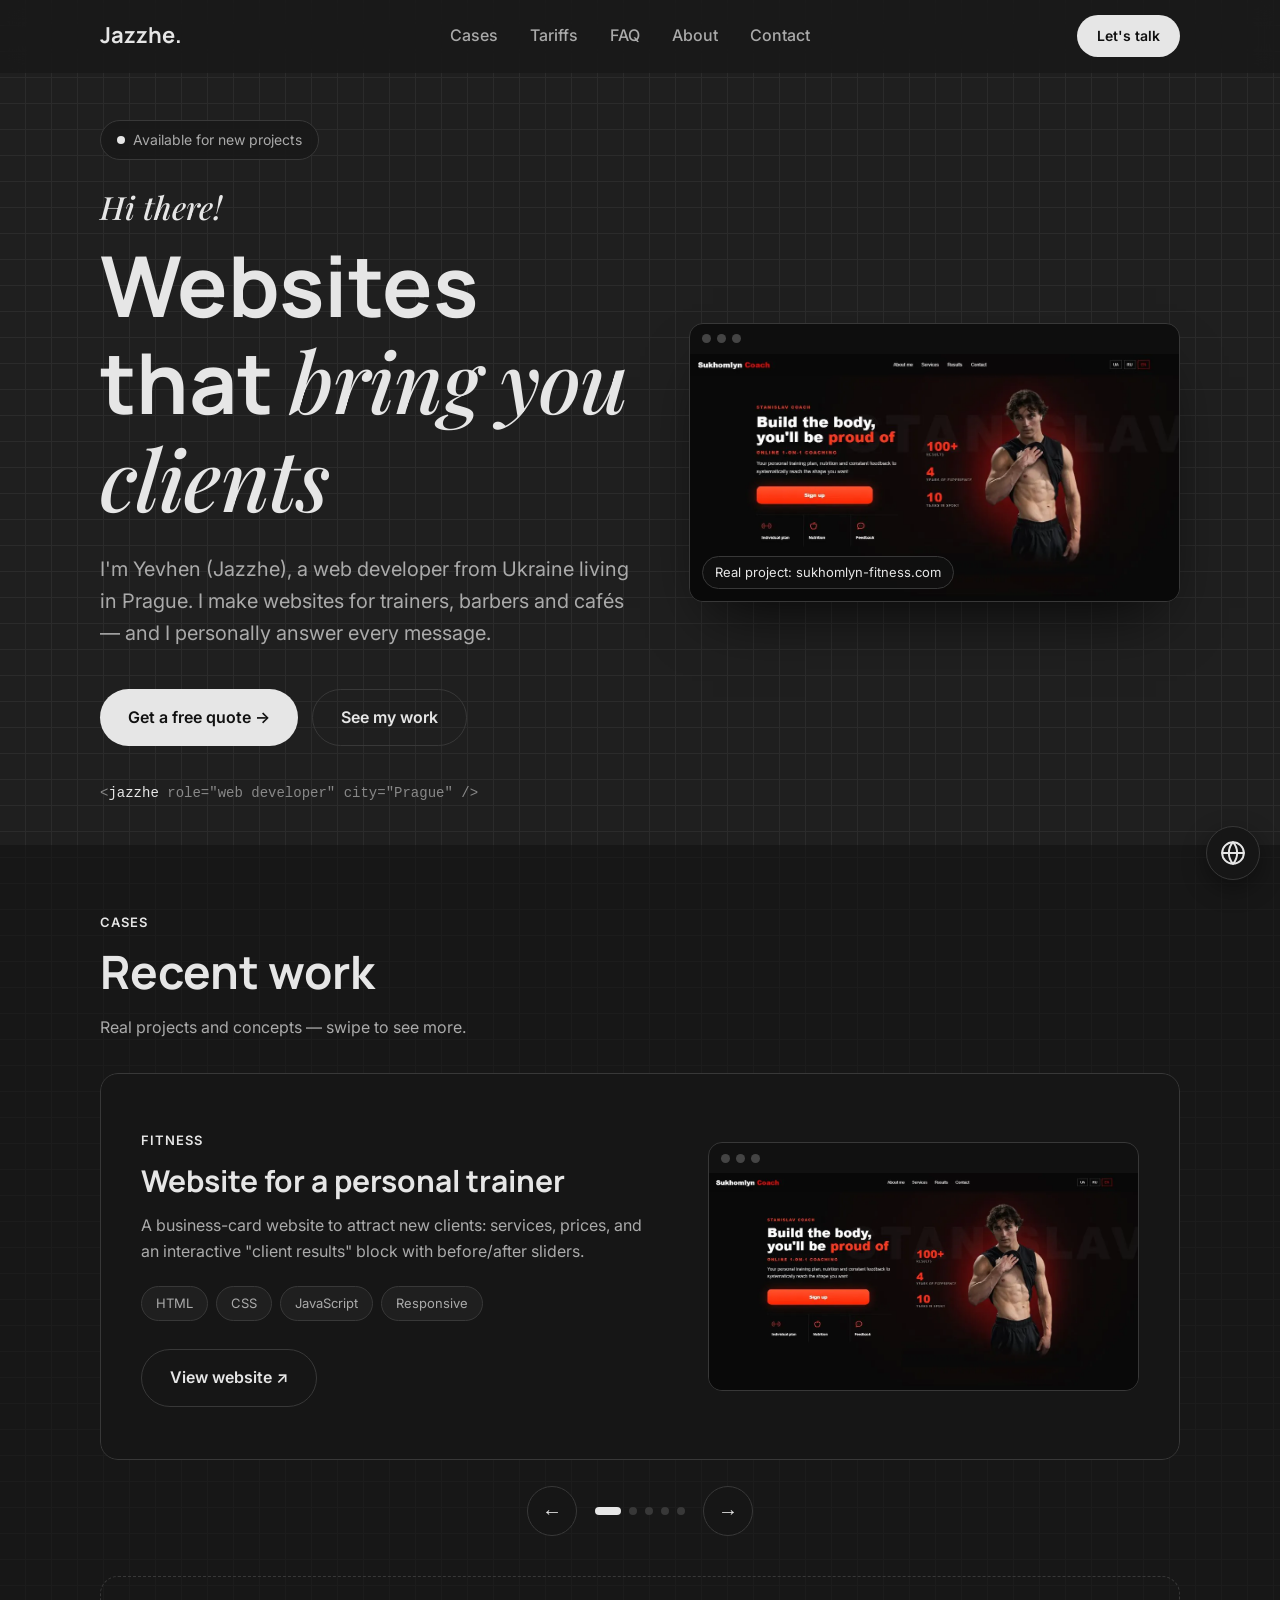
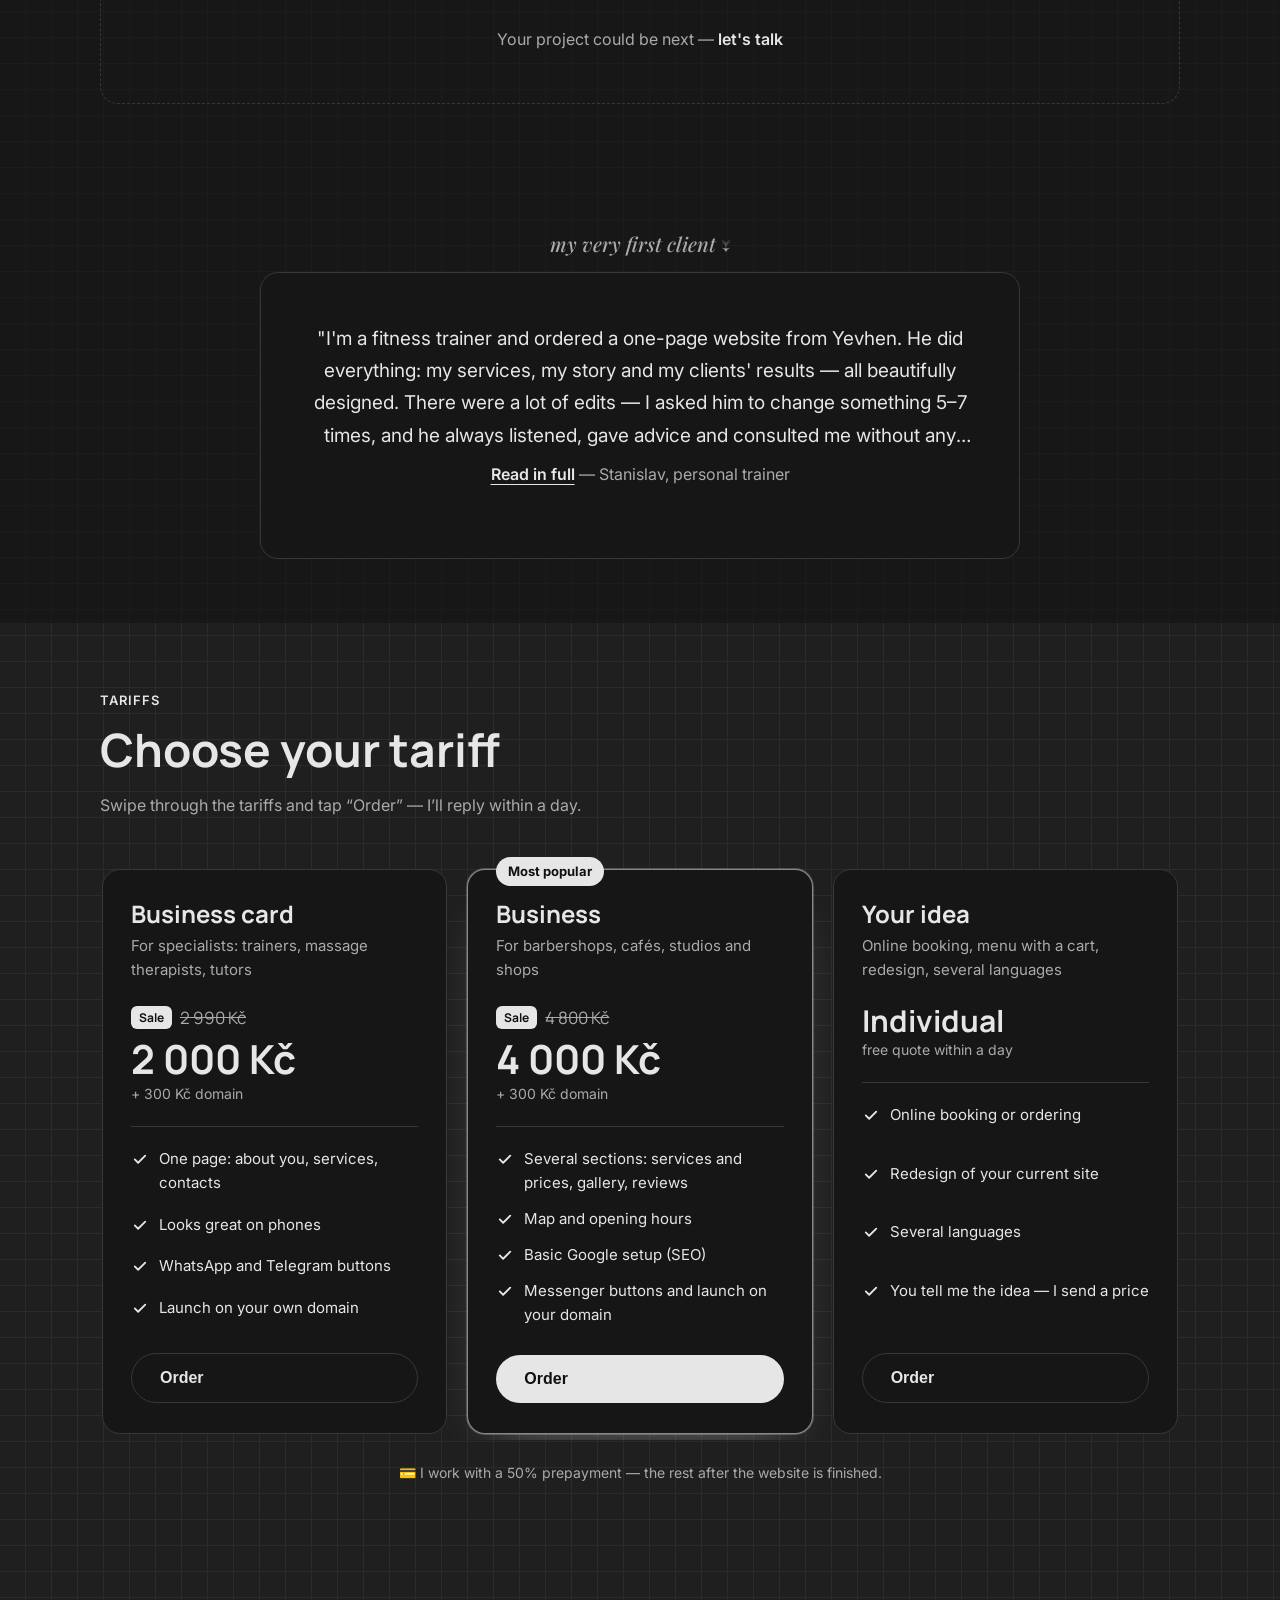
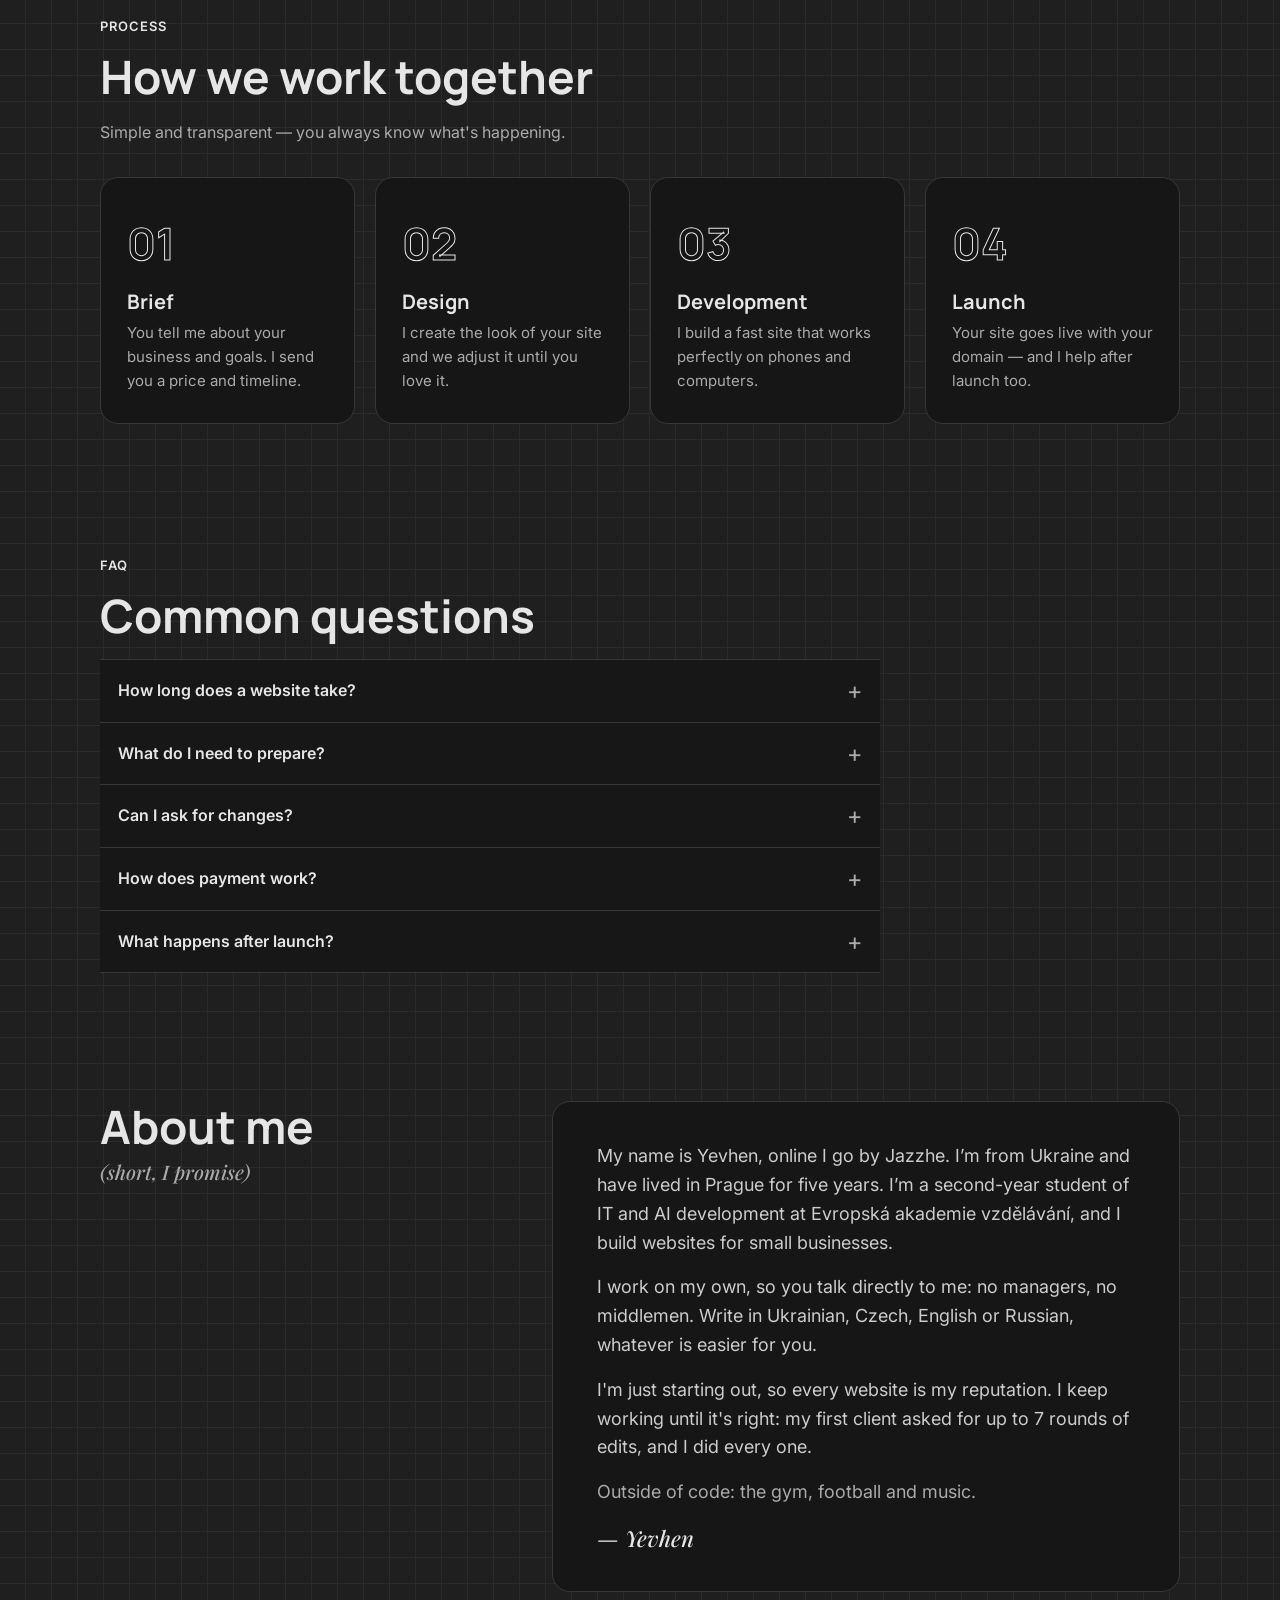
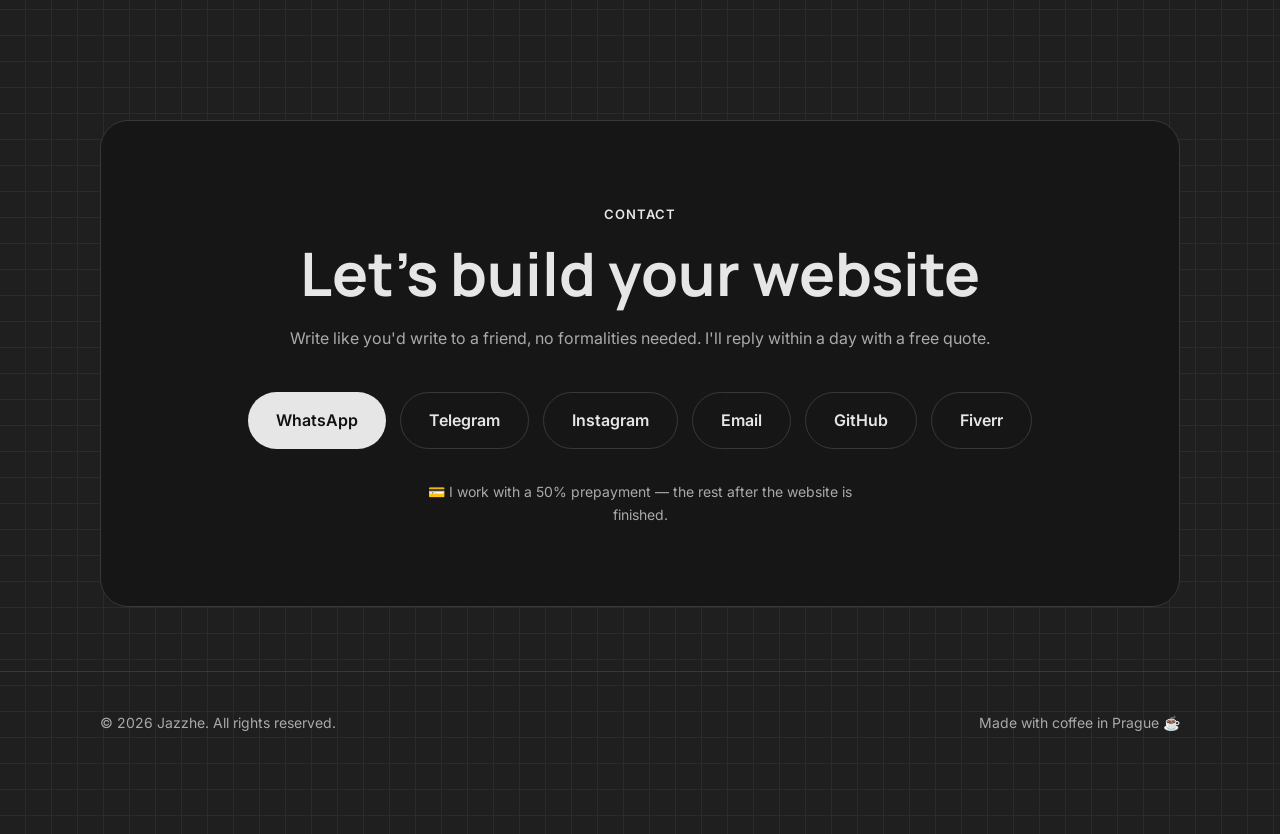
==== commit ab8f6f64: "Add files via upload" ====
--- a/index.html
+++ b/index.html
@@ -57,7 +57,7 @@
       overflow-x: hidden;
     }
     a { color: inherit; text-decoration: none; }
-    img { max-width: 100%; display: block; }
+    img { max-width: 100%; height: auto; display: block; }
     [hidden] { display: none !important; }
 
     .container { width: 100%; max-width: var(--max); margin: 0 auto; padding: 0 20px; }
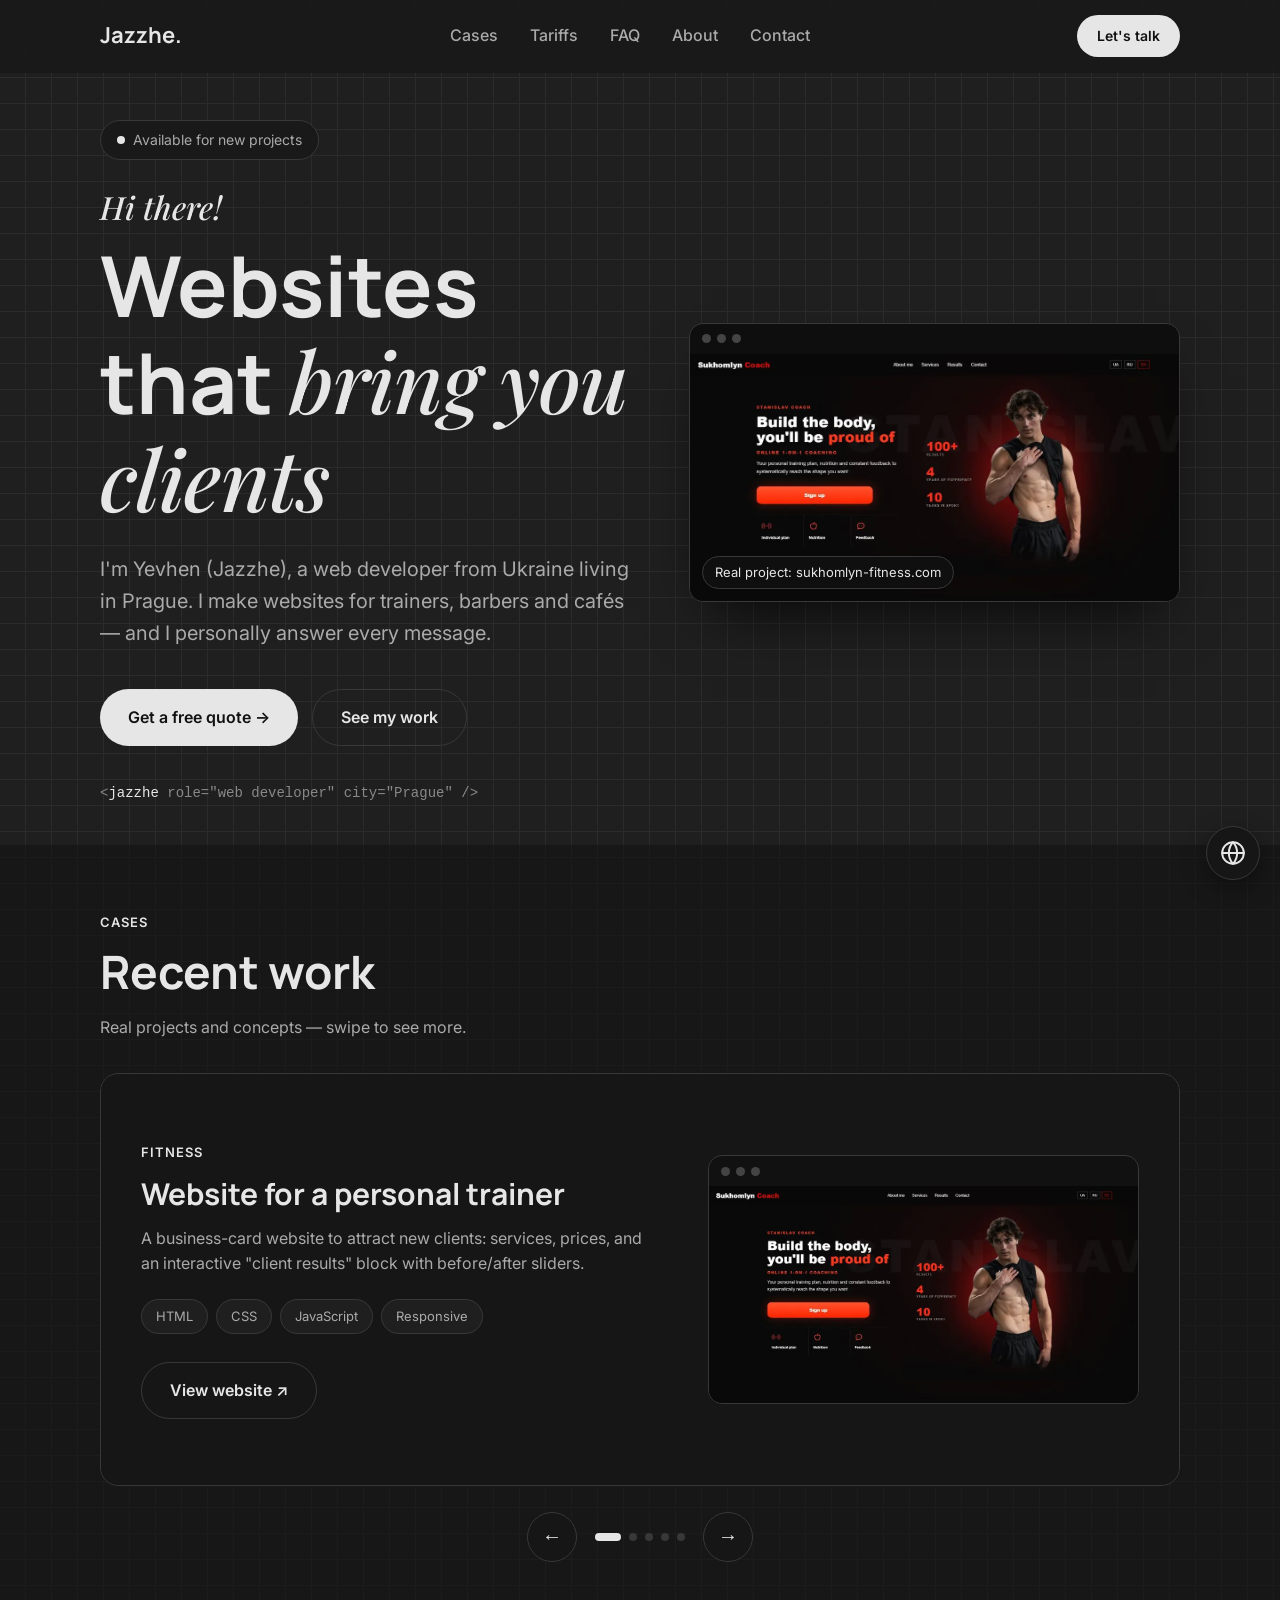
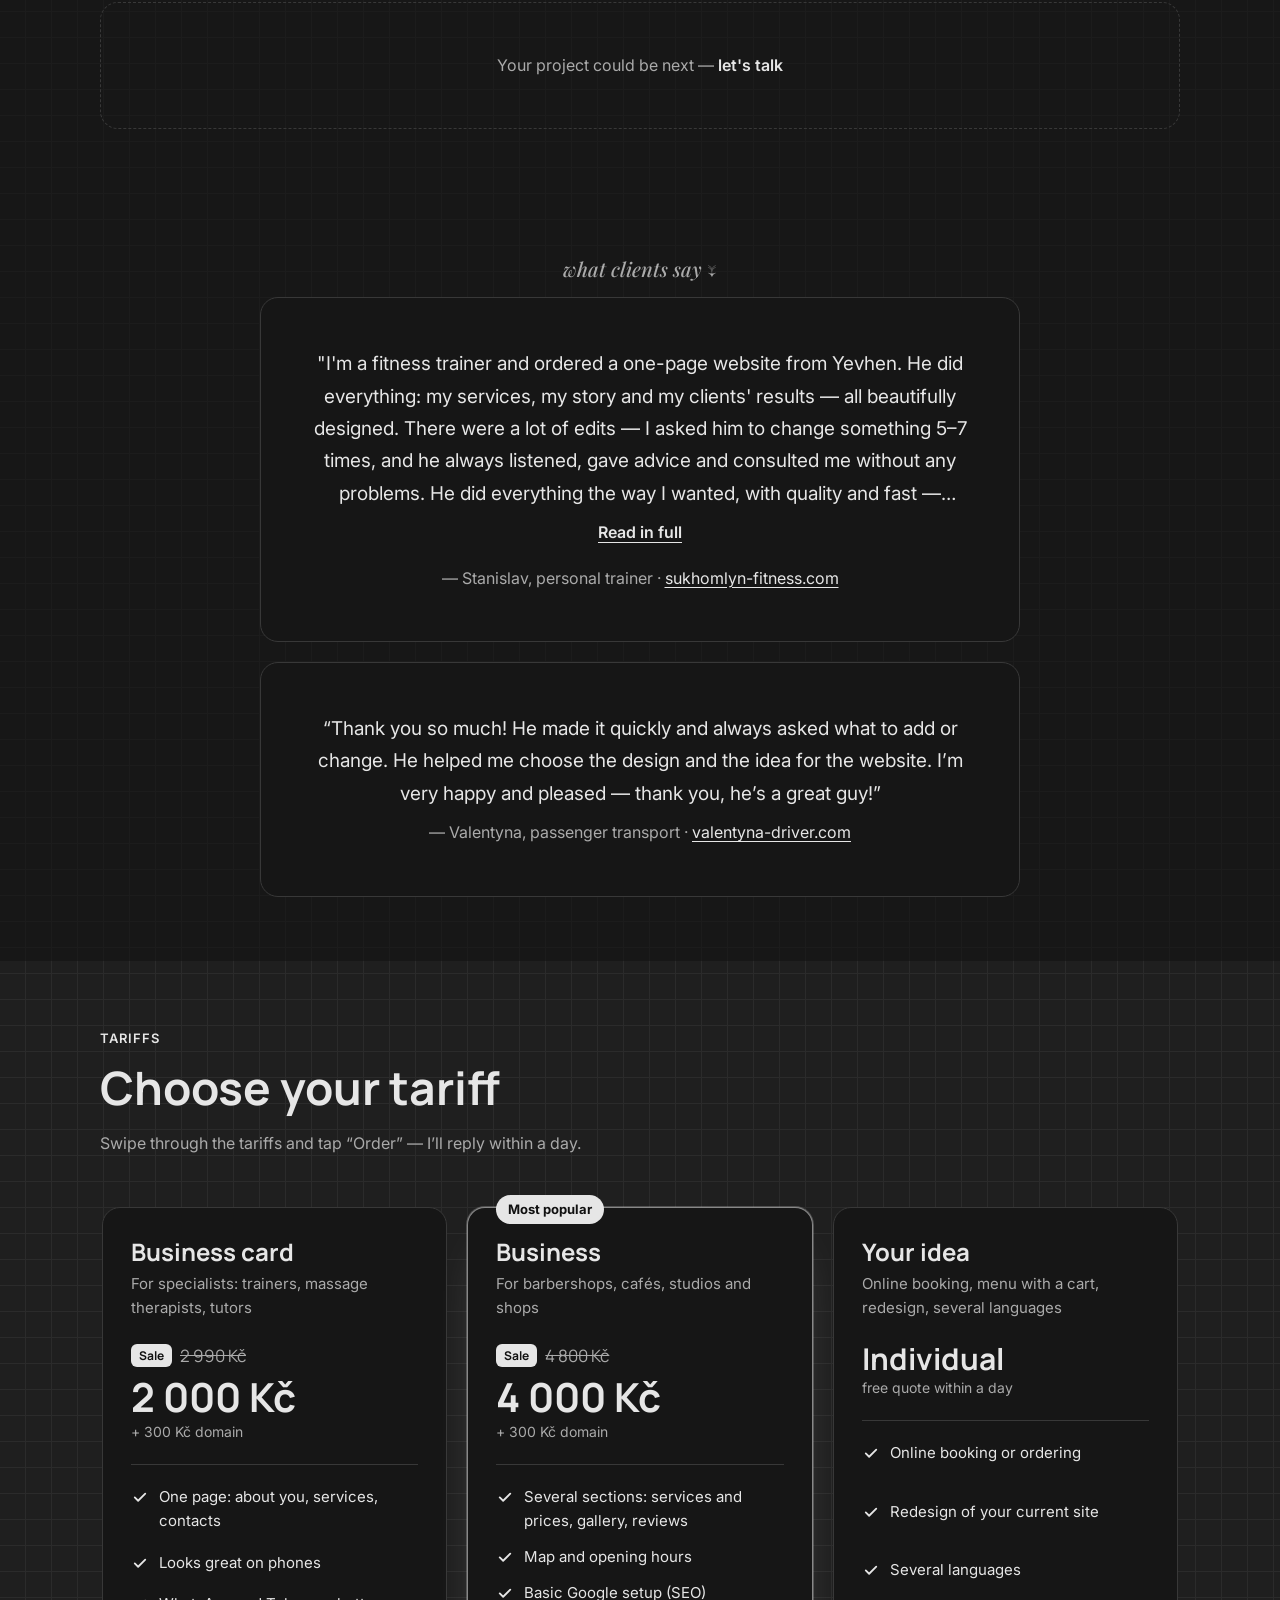
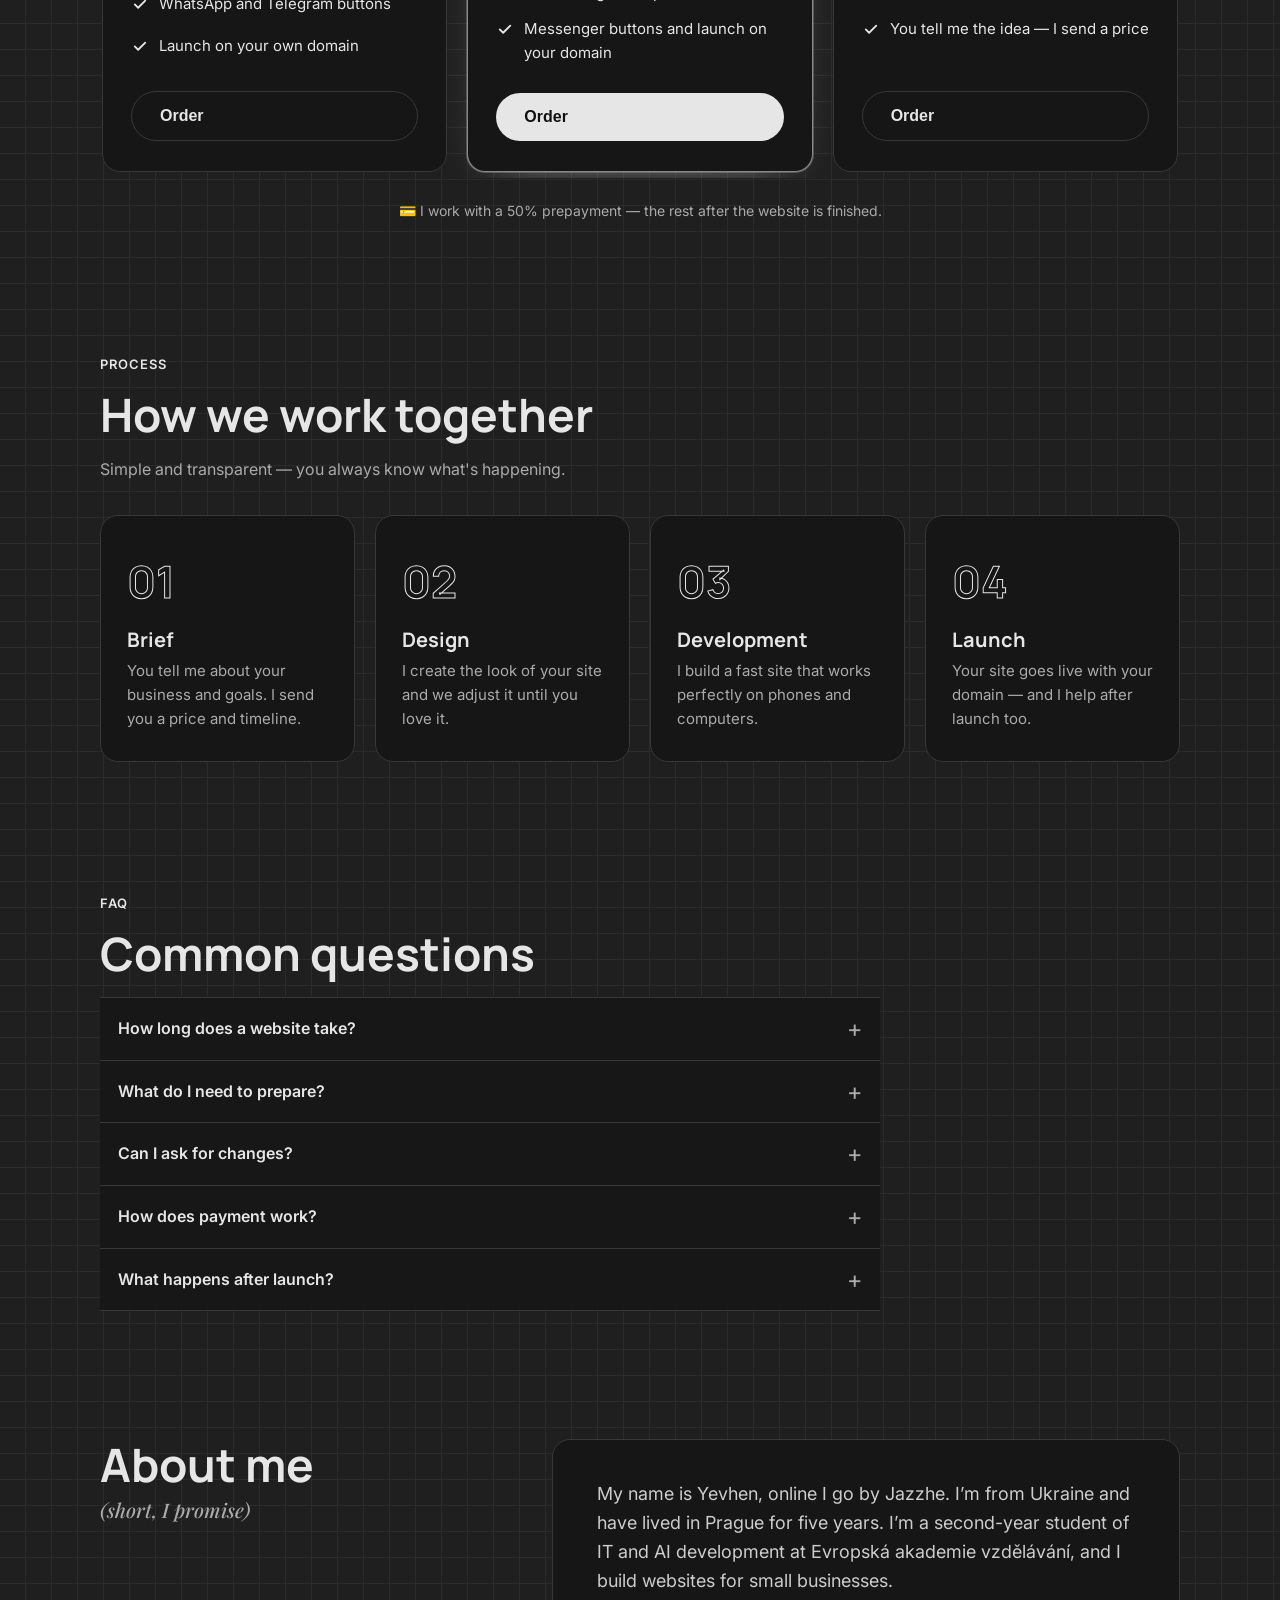
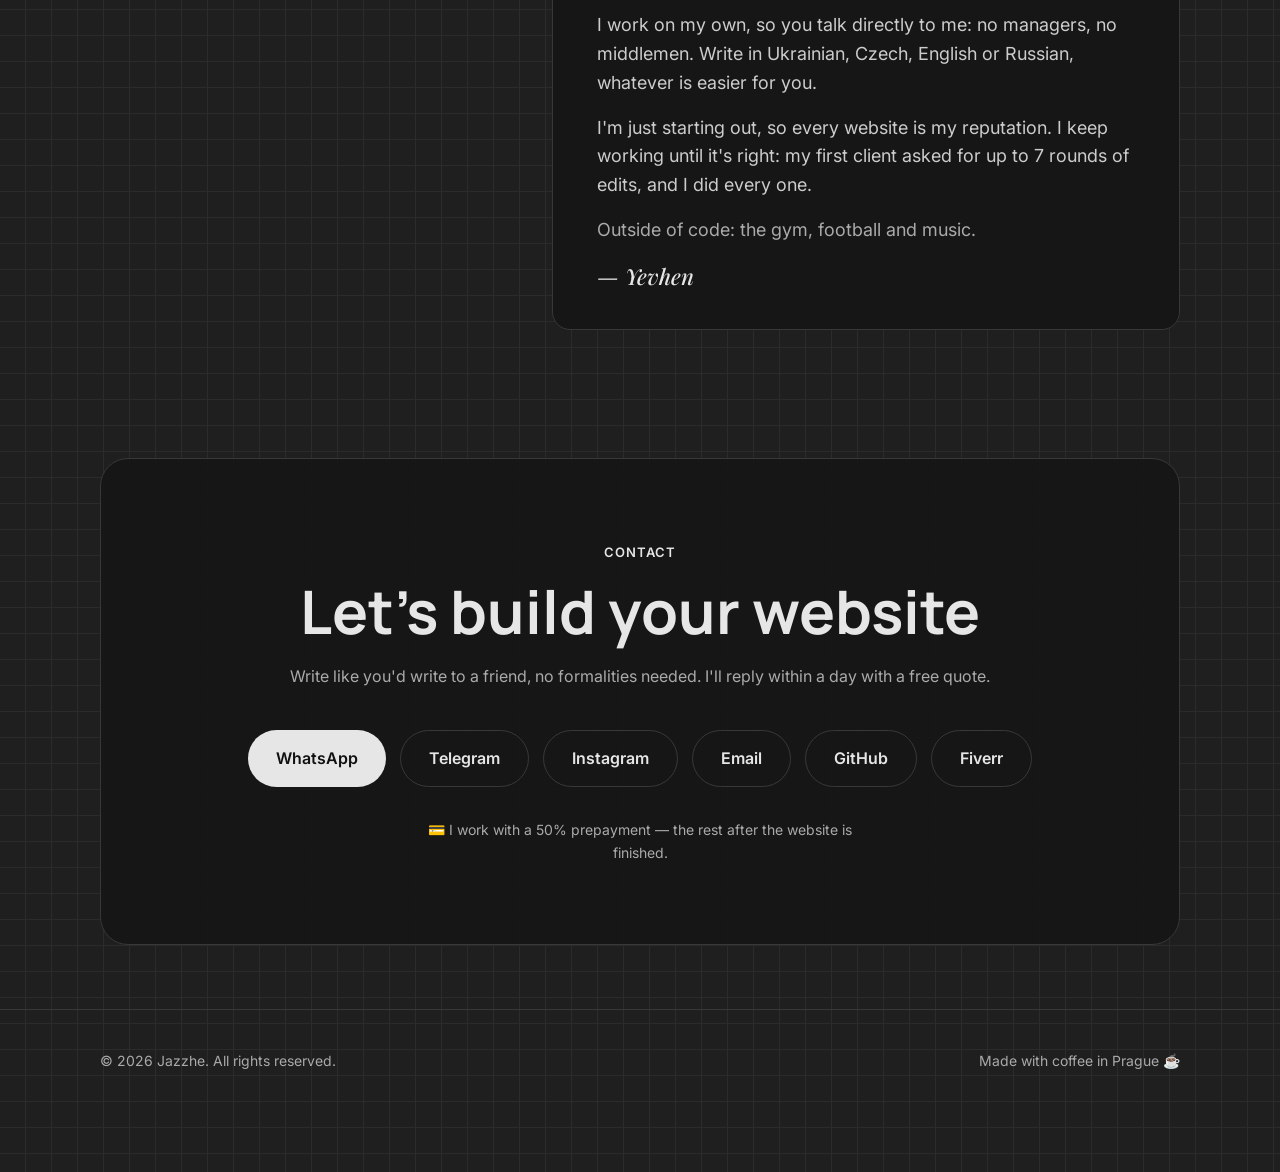
==== commit 62fa794e: "Add files via upload" ====
--- a/index.html
+++ b/index.html
@@ -324,6 +324,8 @@
       background: var(--card); border: 1px solid var(--line);
       border-radius: var(--radius); padding: 50px 40px;
     }
+    .reviews { display: grid; gap: 20px; max-width: 760px; margin: 0 auto; }
+    .review cite a { color: var(--text); text-decoration: underline; text-underline-offset: 3px; }
     .stars { color: var(--accent); font-size: 20px; letter-spacing: 4px; margin-bottom: 20px; }
     .review blockquote { font-size: clamp(16px, 2vw, 19px); line-height: 1.7; margin-bottom: 24px; }
     .review cite { color: var(--muted); font-style: normal; }
@@ -478,8 +480,8 @@
     .hero-shot:hover { transform: rotate(0); }
     .hero-shot img { width: 100%; display: block; }
     .hero-shot-cap { position: absolute; left: 12px; bottom: 12px; background: rgba(17,17,17,.85); border: 1px solid var(--line); padding: 5px 12px; border-radius: 999px; font-size: 13px; color: var(--text); }
-    .review blockquote.clamped { display: -webkit-box; -webkit-line-clamp: 4; -webkit-box-orient: vertical; overflow: hidden; margin-bottom: 10px; }
-    .more { background: none; border: 0; color: var(--text); font: inherit; font-weight: 600; text-decoration: underline; text-underline-offset: 4px; cursor: pointer; margin-bottom: 20px; }
+    .review blockquote.clamped { display: -webkit-box; -webkit-line-clamp: 5; -webkit-box-orient: vertical; overflow: hidden; margin-bottom: 10px; }
+    .more { display: block; margin-left: auto; margin-right: auto; background: none; border: 0; color: var(--text); font: inherit; font-weight: 600; text-decoration: underline; text-underline-offset: 4px; cursor: pointer; margin-bottom: 20px; }
     .faq { max-width: 780px; border-top: 1px solid var(--line); }
     .faq details { border-bottom: 1px solid var(--line); background: rgba(22,22,22,.85); }
     .faq summary { list-style: none; cursor: pointer; padding: 18px 48px 18px 18px; font-weight: 600; position: relative; }
@@ -614,12 +616,12 @@
                 <div class="chips">
                   <span class="chip">HTML</span><span class="chip">CSS</span><span class="chip">Responsive</span><span class="chip">Viber / WhatsApp</span>
                 </div>
-                <a href="#" target="_blank" rel="noopener" class="btn btn-ghost" data-i18n="case1.btn" hidden>View website ↗</a>
+                <a href="https://www.valentyna-driver.com" target="_blank" rel="noopener" class="btn btn-ghost" data-i18n="case1.btn">View website ↗</a>
               </div>
-              <div class="shot">
+              <a class="shot" href="https://www.valentyna-driver.com" target="_blank" rel="noopener">
                 <div class="pv-bar"><span></span><span></span><span></span></div>
                 <img src="img-valentyna.webp" width="1024" height="640" loading="lazy" alt="Valentyna passenger transport website">
-              </div>
+              </a>
             </div>
 
             <!-- Кейс 2: онлайн-кав'ярня (концепт) -->
@@ -698,11 +700,18 @@
   <section id="reviews">
     <div class="container">
       <span class="hand rev-note reveal" data-i18n="rev.note">my very first client ↓</span>
+      <div class="reviews">
       <div class="review reveal">
         <!-- Заміни на справжній відгук тренера (у всіх мовах у словнику нижче) -->
-        <blockquote id="revText" class="clamped" data-i18n="rev.text">"Here will be a real review from my first client — the personal trainer."</blockquote>
-        <button class="more" id="revMore" data-i18n="rev.more">Read in full</button>
-        <cite data-i18n="rev.cite">— Stanislav, personal trainer</cite>
+        <blockquote class="clamped" data-i18n="rev.text">"Here will be a real review from my first client — the personal trainer."</blockquote>
+        <button class="more" data-i18n="rev.more">Read in full</button>
+        <cite><span data-i18n="rev.cite">— Stanislav, personal trainer</span> · <a href="https://sukhomlyn-fitness.com" target="_blank" rel="noopener">sukhomlyn-fitness.com</a></cite>
+      </div>
+      <div class="review reveal">
+        <blockquote class="clamped" data-i18n="rev2.text"></blockquote>
+        <button class="more" data-i18n="rev.more">Read in full</button>
+        <cite><span data-i18n="rev2.cite">— Valentyna, passenger transport</span> · <a href="https://www.valentyna-driver.com" target="_blank" rel="noopener">valentyna-driver.com</a></cite>
+      </div>
       </div>
     </div>
   </section>
@@ -940,7 +949,7 @@
         "about.p3": "I'm just starting out, so every website is my reputation. I keep working until it's right: my first client asked for up to 7 rounds of edits, and I did every one.",
         "about.p4": "Outside of code: the gym, football and music.",
         "about.sign": "— Yevhen",
-        "rev.note": "my very first client ↓",
+        "rev.note": "what clients say ↓",
         "plan.order": "Order",
         "plan.popular": "Most popular",
         "plan.sale": "Sale",
@@ -992,7 +1001,9 @@
         "faq.q4": "How does payment work?",
         "faq.a4": "50% before I start, the rest when the website is finished. The domain (300 Kč) is paid separately.",
         "faq.q5": "What happens after launch?",
-        "faq.a5": "The website runs on your own domain. If you need to change something later, just message me and we’ll agree on it."
+        "faq.a5": "The website runs on your own domain. If you need to change something later, just message me and we’ll agree on it.",
+        "rev2.text": "“Thank you so much! He made it quickly and always asked what to add or change. He helped me choose the design and the idea for the website. I’m very happy and pleased — thank you, he’s a great guy!”",
+        "rev2.cite": "— Valentyna, passenger transport"
       },
       uk: {
         "nav.services": "Тарифи",
@@ -1066,7 +1077,7 @@
         "about.p3": "Я тільки починаю, тому кожен сайт для мене — це моя репутація. Довожу роботу до ідеалу: у мого першого клієнта було до 7 кіл правок, і я зробив усі.",
         "about.p4": "Поза кодом — спортзал, футбол і музика.",
         "about.sign": "— Євген",
-        "rev.note": "мій найперший клієнт ↓",
+        "rev.note": "що кажуть клієнти ↓",
         "plan.order": "Замовити",
         "plan.popular": "Найпопулярніший",
         "plan.sale": "Акція",
@@ -1118,7 +1129,9 @@
         "faq.q4": "Як відбувається оплата?",
         "faq.a4": "50% перед початком роботи, решта — коли сайт готовий. Домен (300 Kč) оплачується окремо.",
         "faq.q5": "Що буде після запуску?",
-        "faq.a5": "Сайт працює на вашому домені. Якщо згодом треба щось змінити — просто напишіть, домовимось."
+        "faq.a5": "Сайт працює на вашому домені. Якщо згодом треба щось змінити — просто напишіть, домовимось.",
+        "rev2.text": "«Дуже дякую! Зробив швидко й завжди питав, що потрібно додати чи відредагувати. Допоміг підібрати дизайн та ідею сайту. Я дуже задоволена й радісна — дуже дякую йому, хороший хлопчик!»",
+        "rev2.cite": "— Валентина, пасажирські перевезення"
       },
       cs: {
         "nav.services": "Tarify",
@@ -1192,7 +1205,7 @@
         "about.p3": "Teprve začínám, takže každý web je moje reputace. Dělám ho, dokud není dokonalý: můj první klient chtěl až 7 kol úprav a udělal jsem všechny.",
         "about.p4": "Mimo kód: posilovna, fotbal a hudba.",
         "about.sign": "— Jevhen",
-        "rev.note": "můj úplně první klient ↓",
+        "rev.note": "co říkají klienti ↓",
         "plan.order": "Objednat",
         "plan.popular": "Nejoblíbenější",
         "plan.sale": "Akce",
@@ -1244,7 +1257,9 @@
         "faq.q4": "Jak probíhá platba?",
         "faq.a4": "50 % před začátkem práce, zbytek po dokončení webu. Doména (300 Kč) se platí zvlášť.",
         "faq.q5": "Co bude po spuštění?",
-        "faq.a5": "Web běží na vaší doméně. Když budete později chtít něco změnit, stačí napsat a domluvíme se."
+        "faq.a5": "Web běží na vaší doméně. Když budete později chtít něco změnit, stačí napsat a domluvíme se.",
+        "rev2.text": "„Moc děkuju! Udělal to rychle a pořád se ptal, co přidat nebo upravit. Pomohl mi vybrat design i nápad na web. Jsem moc spokojená a mám radost — moc mu děkuju, šikovný kluk!“",
+        "rev2.cite": "— Valentyna, osobní doprava"
       },
       ru: {
         "nav.services": "Тарифы",
@@ -1318,7 +1333,7 @@
         "about.p3": "Я только начинаю, поэтому каждый сайт для меня — это моя репутация. Довожу работу до идеала: у моего первого клиента было до 7 кругов правок, и я сделал все.",
         "about.p4": "Вне кода — спортзал, футбол и музыка.",
         "about.sign": "— Евгений",
-        "rev.note": "мой самый первый клиент ↓",
+        "rev.note": "что говорят клиенты ↓",
         "plan.order": "Заказать",
         "plan.popular": "Самый популярный",
         "plan.sale": "Акция",
@@ -1370,7 +1385,9 @@
         "faq.q4": "Как происходит оплата?",
         "faq.a4": "50% перед началом работы, остальное — когда сайт готов. Домен (300 Kč) оплачивается отдельно.",
         "faq.q5": "Что будет после запуска?",
-        "faq.a5": "Сайт работает на вашем домене. Если позже нужно что-то изменить — просто напишите, договоримся."
+        "faq.a5": "Сайт работает на вашем домене. Если позже нужно что-то изменить — просто напишите, договоримся.",
+        "rev2.text": "«Большое спасибо! Сделал быстро и всегда спрашивал, что нужно добавить или отредактировать. Помог подобрать дизайн и идею сайта. Я очень довольна и рада — большое ему спасибо, хороший мальчик!»",
+        "rev2.cite": "— Валентина, пассажирские перевозки"
       }
     };
 
@@ -1560,11 +1577,22 @@
     order.addEventListener('click', e => { if (e.target === order) closeOrder(); });
     document.addEventListener('keydown', e => { if (e.key === 'Escape' && !order.hidden) closeOrder(); });
     // Відгук: розгорнути / згорнути
-    const revText = document.getElementById('revText'), revMore = document.getElementById('revMore');
-    revMore.addEventListener('click', () => {
-      const open = revText.classList.toggle('clamped') === false;
-      revMore.textContent = currentDict()[open ? 'rev.less' : 'rev.more'];
-    });
+    // Усі відгуки обрізаються однаково; кнопка видна, лише коли текст не вміщується
+    function fitReviews() {
+      document.querySelectorAll('.review').forEach(r => {
+        const q = r.querySelector('blockquote'), btn = r.querySelector('.more');
+        if (!btn || !q.classList.contains('clamped')) return;
+        btn.hidden = q.scrollHeight <= q.clientHeight + 2;
+      });
+    }
+    document.querySelectorAll('.review .more').forEach(btn => btn.addEventListener('click', () => {
+      const q = btn.parentElement.querySelector('blockquote');
+      const open = q.classList.toggle('clamped') === false;
+      btn.textContent = currentDict()[open ? 'rev.less' : 'rev.more'];
+    }));
+    fitReviews();
+    window.addEventListener('resize', fitReviews);
+    document.querySelectorAll('.lang-menu button').forEach(b => b.addEventListener('click', () => setTimeout(fitReviews, 50)));
     // Telegram та Instagram не вміють підставити текст — копіюємо його, щоб людина вставила в чат
     let toastTimer;
     function toast(msg) { const el = document.getElementById('toast'); el.textContent = msg; el.classList.add('show'); clearTimeout(toastTimer); toastTimer = setTimeout(() => el.classList.remove('show'), 2800); }
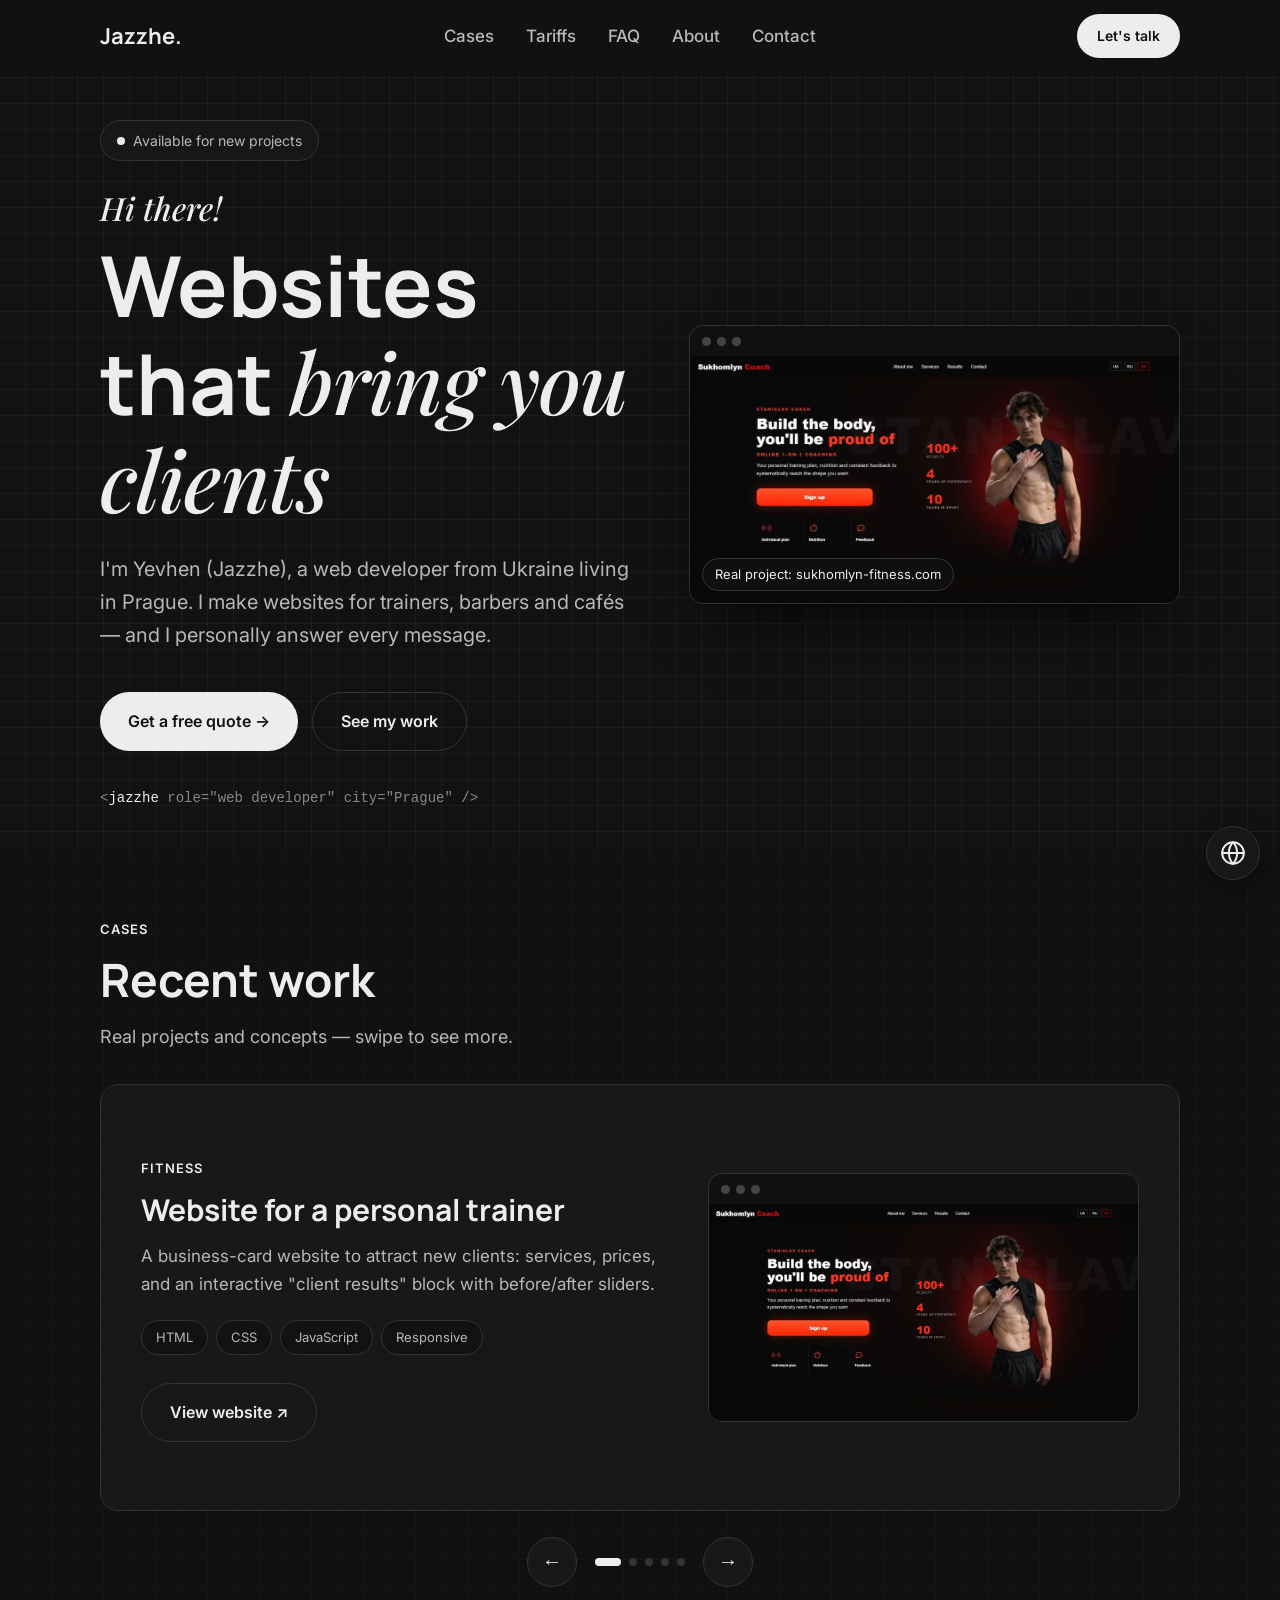
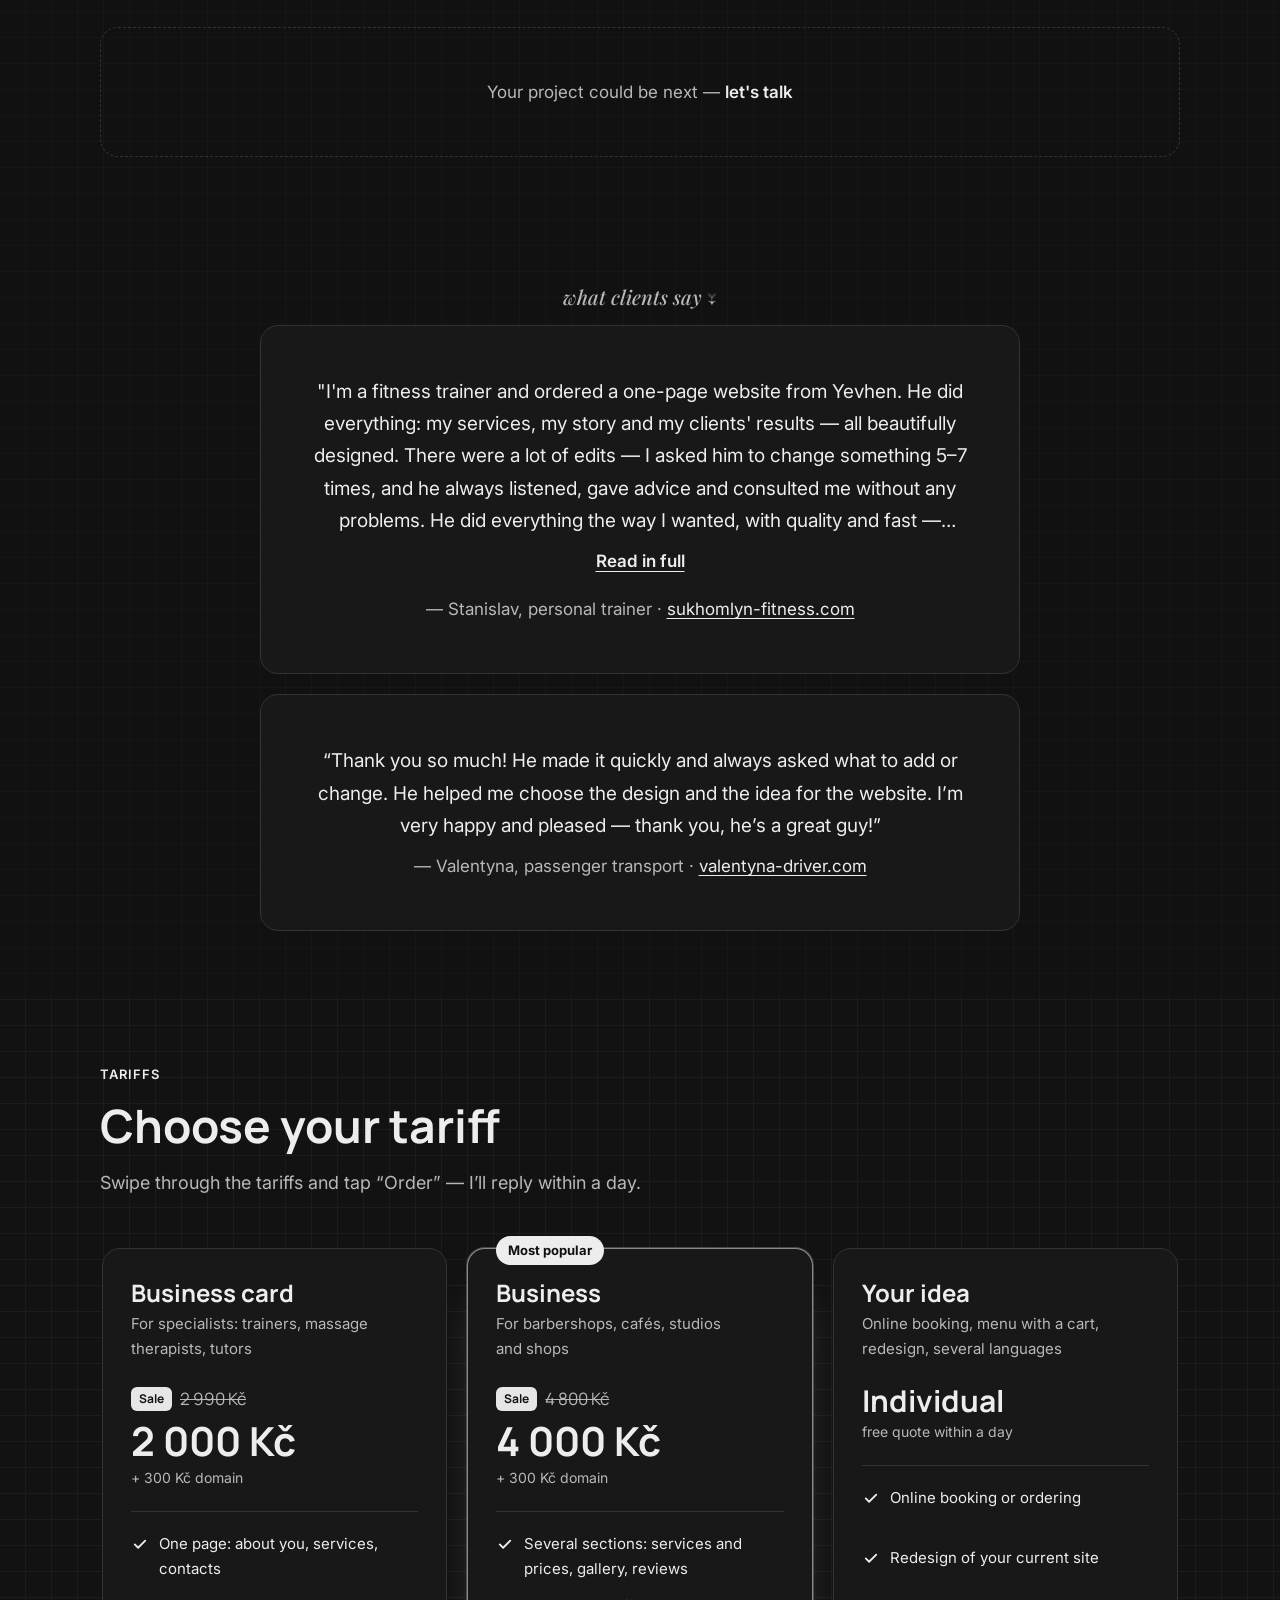
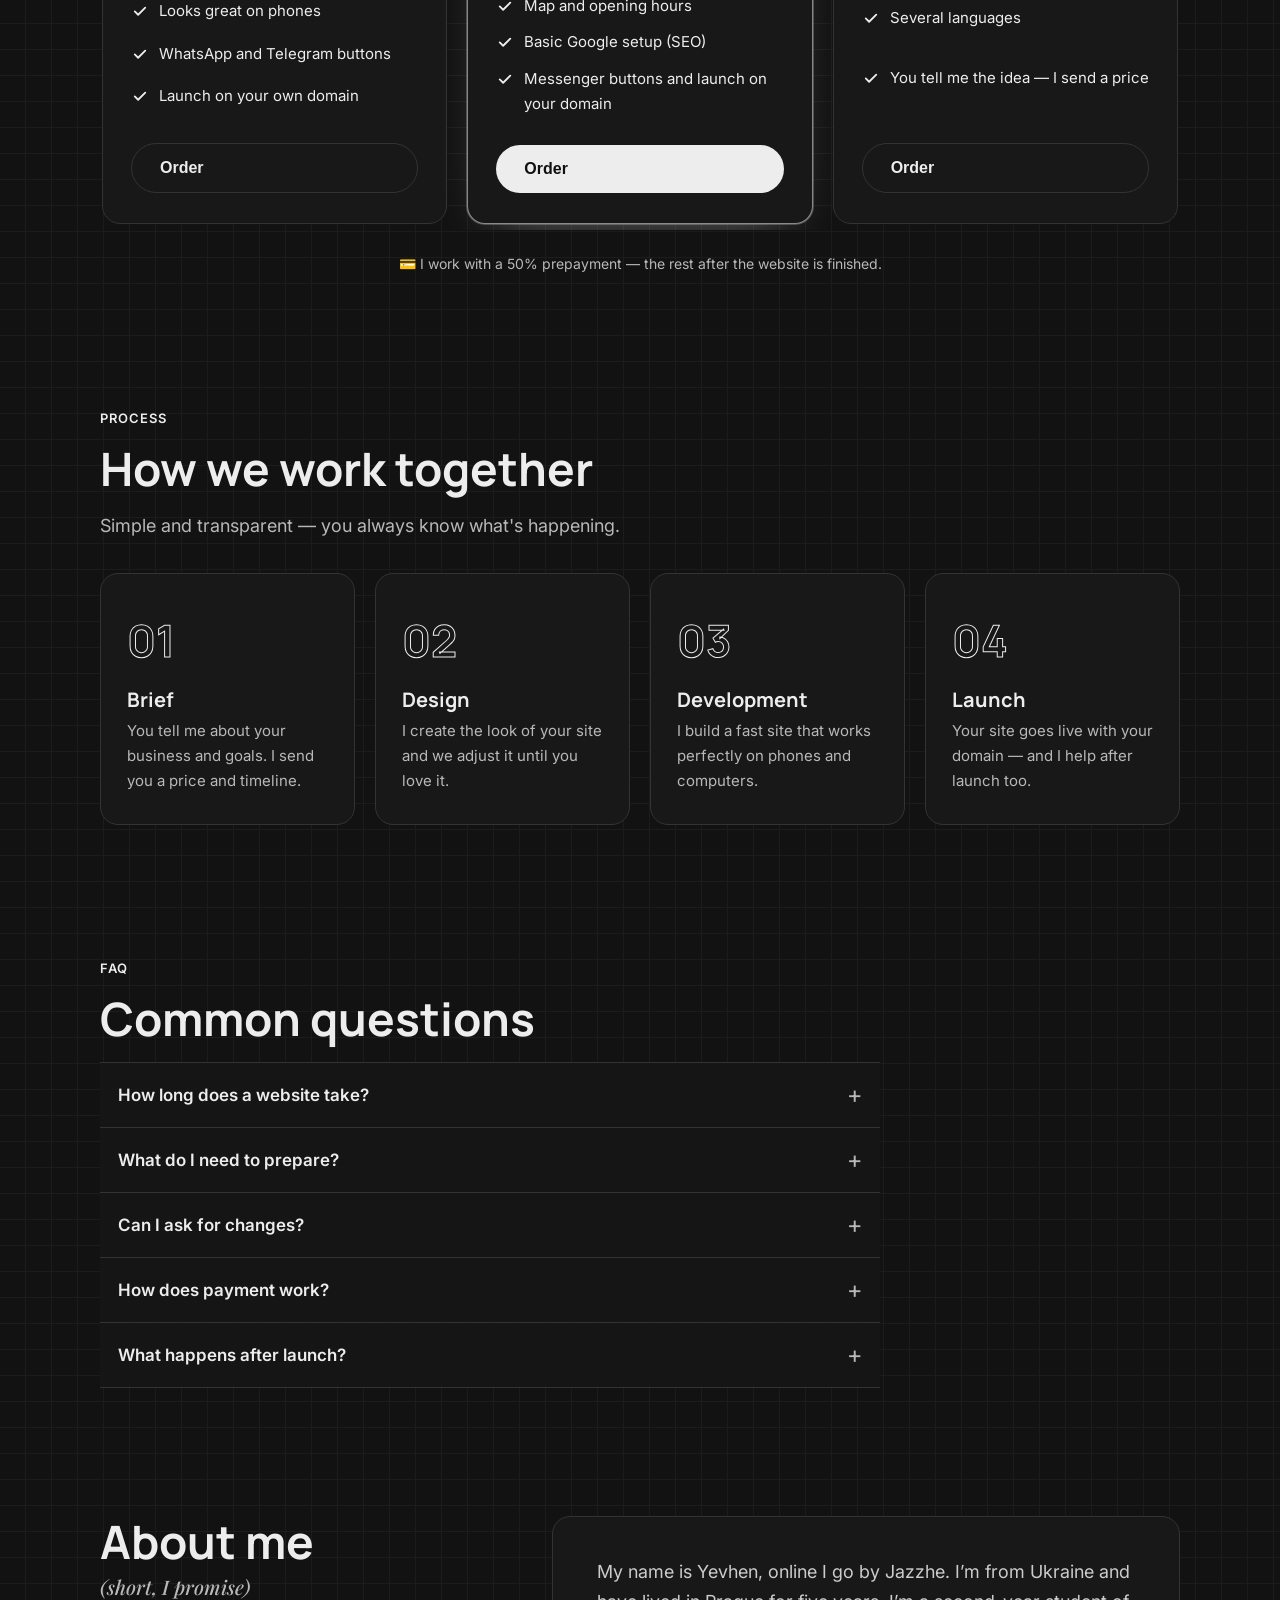
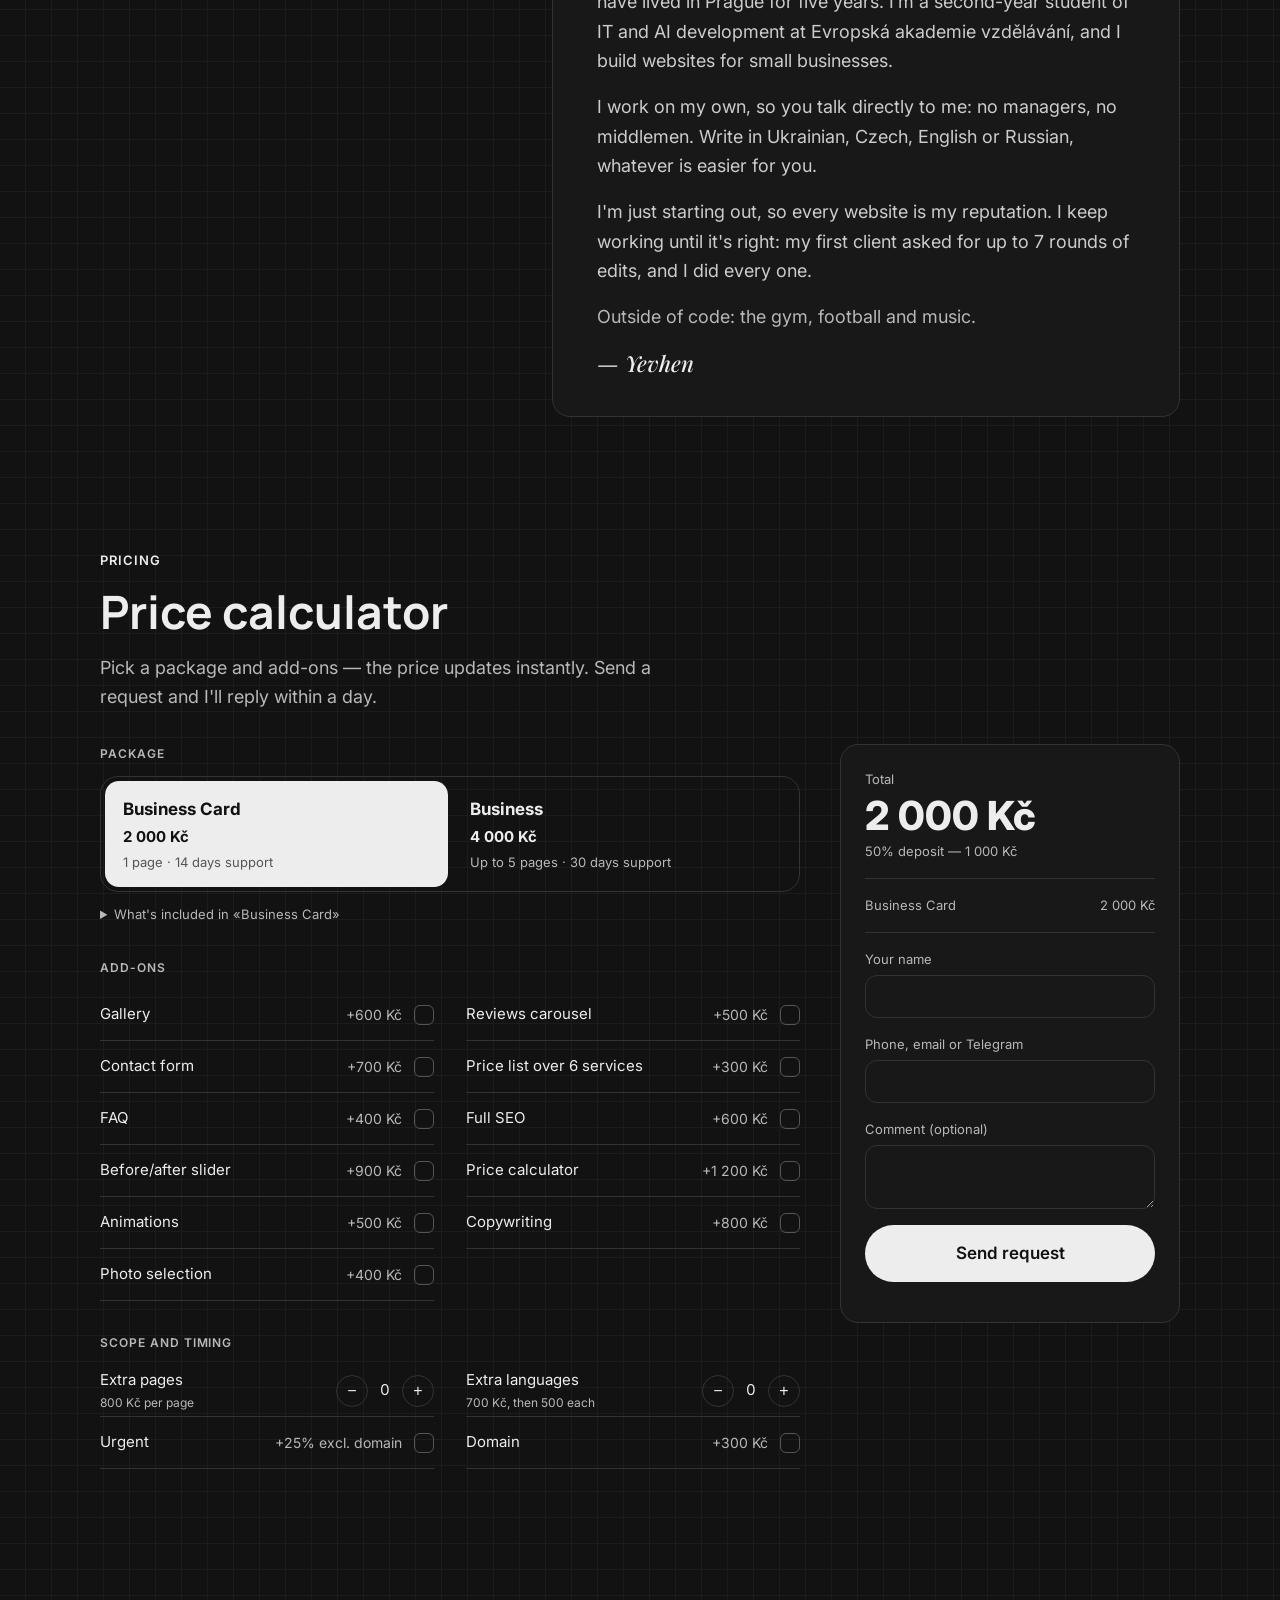
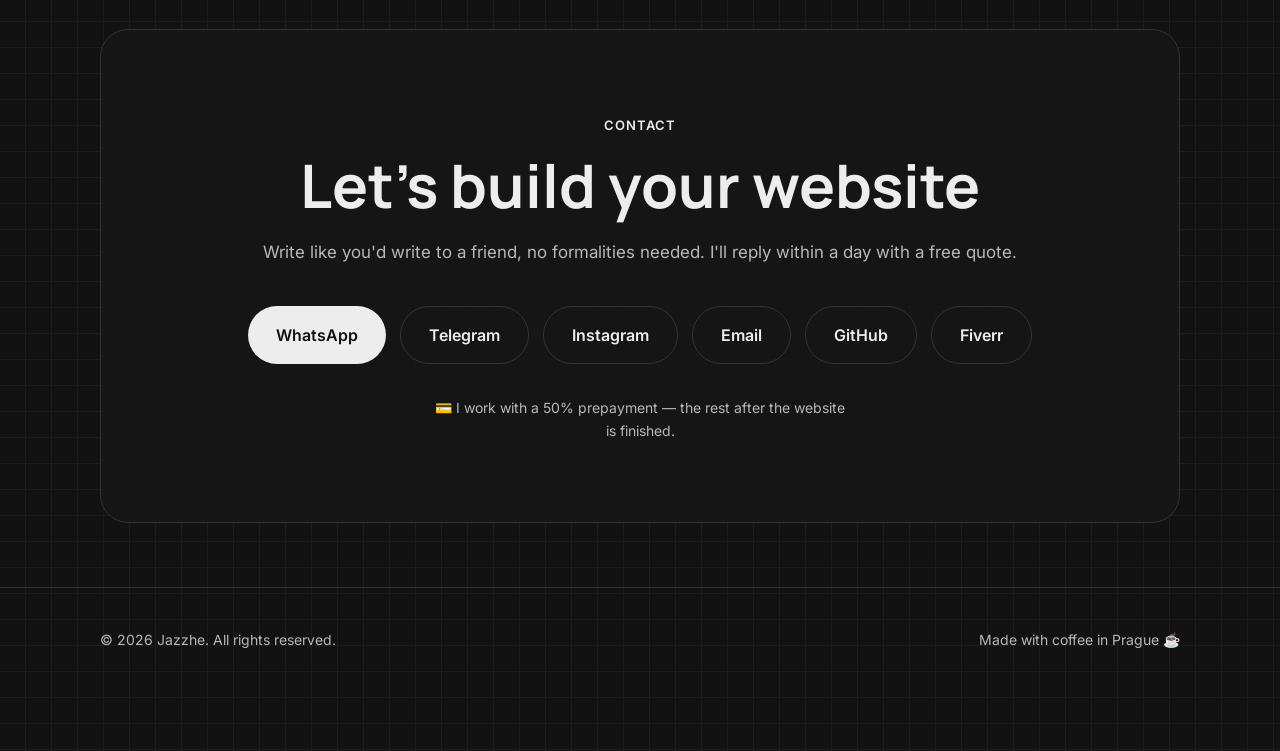
==== commit 61410933: "Add price calculator, darker theme and README; split CSS/JS into files - Price calculator section wi" ====
--- a/index.html
+++ b/index.html
@@ -19,518 +19,14 @@
   <script type="application/ld+json">
   {"@context":"https://schema.org","@type":"ProfessionalService","name":"Jazzhe — web developer","url":"https://jazzhe-web.store/","image":"https://jazzhe-web.store/img-og-image.jpg","founder":{"@type":"Person","name":"Yevhen","alternateName":"Jazzhe"},"areaServed":"Prague, Czech Republic","address":{"@type":"PostalAddress","addressLocality":"Praha","addressCountry":"CZ"},"email":"zenka683@gmail.com","sameAs":["https://github.com/Zhenkaweb","https://www.fiverr.com/yevhen_bahrynov","https://instagram.com/evhanjazzhe"],"priceRange":"2000–4800 Kč"}
   </script>
-  <meta name="theme-color" content="#111111">
+  <meta name="theme-color" content="#121212">
   <!-- Іконка вкладки -->
   <link rel="icon" href="data:image/svg+xml,%3Csvg xmlns='http://www.w3.org/2000/svg' viewBox='0 0 64 64'%3E%3Crect width='64' height='64' rx='16' fill='%230b0d12'/%3E%3Ctext x='50%25' y='54%25' dominant-baseline='middle' text-anchor='middle' font-family='Arial,sans-serif' font-weight='700' font-size='40' fill='%23b6ff3c'%3EJ%3C/text%3E%3C/svg%3E">
   <link rel="preconnect" href="https://fonts.googleapis.com">
   <link rel="preconnect" href="https://fonts.gstatic.com" crossorigin>
   <link href="https://fonts.googleapis.com/css2?family=Manrope:wght@600;800&family=Inter:wght@400;500;600&family=Playfair+Display:ital,wght@1,500;1,600&display=swap" rel="stylesheet">
-  <style>
-    /* ===== Кольори і базові змінні (міняй тут, щоб змінити стиль усього сайту) ===== */
-    :root {
-      /* Тільки сірі тони, без кольорів */
-      --bg: #1F1F1F;
-      --bg-2: rgba(17,17,17,.55);  /* напівпрозорий, щоб клітинка просвічувала */
-      --card: #161616;
-      --line: #383838;
-      --text: #E6E6E6;
-      --muted: #AAAAAA;
-      --accent: #E6E6E6;       /* «акцент» — світло-сірий */
-      --accent-2: #888888;
-      --script: 'Playfair Display', Georgia, serif;
-      --radius: 18px;
-      --max: 1120px;
-    }
-
-    * { margin: 0; padding: 0; box-sizing: border-box; }
-    html { scroll-behavior: smooth; overflow-x: clip; }
-    body {
-      font-family: 'Inter', sans-serif;
-      background-color: var(--bg);
-      background-image:
-        linear-gradient(#2B2B2B 1px, transparent 1px),
-        linear-gradient(90deg, #2B2B2B 1px, transparent 1px);
-      background-size: 26px 26px;
-      background-position: -1px -1px;
-      color: var(--text);
-      line-height: 1.6;
-      overflow-x: hidden;
-    }
-    a { color: inherit; text-decoration: none; }
-    img { max-width: 100%; height: auto; display: block; }
-    [hidden] { display: none !important; }
-
-    .container { width: 100%; max-width: var(--max); margin: 0 auto; padding: 0 20px; }
-    h1, h2, h3 { font-family: 'Manrope', sans-serif; line-height: 1.15; }
-    .accent { color: var(--accent); }
-    .tag {
-      display: inline-block;
-      font-size: 13px;
-      font-weight: 600;
-      letter-spacing: .08em;
-      text-transform: uppercase;
-      color: var(--accent);
-      margin-bottom: 14px;
-    }
-    section { padding: 64px 0; }
-    .section-title { font-size: clamp(30px, 5vw, 46px); margin-bottom: 16px; }
-    .section-sub { color: var(--muted); max-width: 560px; margin-bottom: 32px; }
-
-    /* ===== Кнопки ===== */
-    .btn {
-      display: inline-flex; align-items: center; gap: 10px;
-      padding: 15px 28px;
-      border-radius: 999px;
-      font-weight: 600;
-      transition: transform .2s, box-shadow .2s, background .2s;
-      cursor: pointer; border: none; font-size: 16px;
-    }
-    .btn-primary { background: var(--accent); color: #111111; }
-    .btn-primary:hover { transform: translateY(-2px); box-shadow: 0 10px 30px rgba(230,230,230,.3); }
-    .btn-ghost { border: 1px solid var(--line); color: var(--text); background: transparent; }
-    .btn-ghost:hover { border-color: var(--accent); color: var(--accent); }
-
-    /* ===== Шапка ===== */
-    header {
-      position: fixed; top: 0; left: 0; right: 0; z-index: 100;
-      background: rgba(24,24,24,.75);
-      backdrop-filter: blur(12px);
-      border-bottom: 1px solid transparent;
-      transition: border-color .3s;
-    }
-    header.scrolled { border-color: var(--line); }
-    .nav { display: flex; align-items: center; justify-content: space-between; height: 72px; }
-    .logo { font-family: 'Manrope', sans-serif; font-size: 22px; font-weight: 700; }
-    .logo span { color: var(--accent); }
-    .nav-links { display: flex; gap: 32px; list-style: none; }
-    .nav-links a { color: var(--muted); font-weight: 500; transition: color .2s; }
-    .nav-links a:hover { color: var(--text); }
-    .nav .btn { padding: 10px 20px; font-size: 14px; }
-    .burger { display: none; background: none; border: none; cursor: pointer; padding: 8px; }
-    .burger span { display: block; width: 24px; height: 2px; border-radius: 2px; background: var(--text); margin: 5px 0; transition: transform .35s cubic-bezier(.65,0,.35,1), opacity .2s, width .3s; transform-origin: center; }
-    .burger span:nth-child(2) { width: 16px; margin-left: auto; }
-    .burger:hover span:nth-child(2) { width: 24px; }
-    /* Бургер перетворюється на хрестик */
-    .burger.open span:nth-child(1) { transform: translateY(7px) rotate(45deg); }
-    .burger.open span:nth-child(2) { opacity: 0; transform: translateX(10px); }
-    .burger.open span:nth-child(3) { transform: translateY(-7px) rotate(-45deg); }
-    @keyframes menuIn { from { opacity: 0; transform: translateY(-12px); } to { opacity: 1; transform: none; } }
-    @keyframes linkIn { from { opacity: 0; transform: translateX(-14px); } to { opacity: 1; transform: none; } }
-
-    /* ===== Головний екран ===== */
-    .hero {
-      overflow: hidden; /* світлові плями не виходять за край екрана */
-      min-height: auto;
-      display: flex; align-items: center;
-      padding-top: 120px; padding-bottom: 40px;
-      position: relative;
-    }
-    .hero::before {
-      content: ''; position: absolute;
-      width: 600px; height: 600px; border-radius: 50%;
-      background: radial-gradient(circle, rgba(230,230,230,.15), transparent 65%);
-      top: 10%; right: -150px; pointer-events: none;
-    }
-    .hero::after {
-      content: ''; position: absolute;
-      width: 500px; height: 500px; border-radius: 50%;
-      background: radial-gradient(circle, rgba(170,170,170,.10), transparent 65%);
-      bottom: 0; left: -200px; pointer-events: none;
-    }
-    .hero-inner { position: relative; z-index: 1; }
-    .badge {
-      display: inline-flex; align-items: center; gap: 8px;
-      padding: 8px 16px;
-      border: 1px solid var(--line); border-radius: 999px;
-      font-size: 14px; color: var(--muted); margin-bottom: 28px;
-    }
-    .badge .dot { width: 8px; height: 8px; border-radius: 50%; background: var(--accent); box-shadow: 0 0 10px var(--accent); animation: pulse 2s infinite; }
-    @keyframes pulse { 50% { opacity: .4; } }
-    .hero h1 { font-size: clamp(42px, 8vw, 84px); max-width: 900px; margin-bottom: 24px; }
-    .hero h1 .grad {
-      background: linear-gradient(90deg, var(--accent), var(--accent-2));
-      -webkit-background-clip: text; background-clip: text; color: transparent;
-    }
-    .hero p { font-size: clamp(17px, 2vw, 20px); color: var(--muted); max-width: 560px; margin-bottom: 40px; }
-    .hero-btns { display: flex; gap: 14px; flex-wrap: wrap; }
-    .code-line {
-      margin-top: 36px;
-      font-family: monospace; font-size: 14px; color: var(--muted);
-    }
-    .code-line b { color: var(--accent); font-weight: normal; }
-
-    /* ===== Акція для перших клієнтів ===== */
-    .promo {
-      display: flex; align-items: center; justify-content: space-between; gap: 24px; flex-wrap: wrap;
-      background: linear-gradient(135deg, rgba(230,230,230,.14), rgba(170,170,170,.08));
-      border: 1px solid rgba(230,230,230,.45);
-      border-radius: var(--radius);
-      padding: 28px 32px;
-      margin-bottom: 24px;
-    }
-    .promo h3 { font-size: 24px; margin-bottom: 6px; }
-    .promo p { color: var(--muted); }
-    .promo-price {
-      font-family: 'Manrope', sans-serif;
-      font-size: clamp(28px, 4vw, 40px); font-weight: 700;
-      color: var(--accent); white-space: nowrap;
-    }
-    .promo-price small { display: block; font-size: 15px; font-weight: 500; color: var(--text); }
-
-    /* ===== Послуги ===== */
-    .services-grid { display: grid; grid-template-columns: repeat(3, 1fr); gap: 20px; }
-    .card {
-      background: var(--card);
-      border: 1px solid var(--line);
-      border-radius: var(--radius);
-      padding: 32px;
-      transition: transform .3s, border-color .3s;
-    }
-    .card:hover { transform: translateY(-6px); border-color: rgba(230,230,230,.4); }
-    .card .icon {
-      width: 52px; height: 52px; border-radius: 14px;
-      display: grid; place-items: center;
-      background: rgba(230,230,230,.1); color: var(--accent);
-      font-size: 24px; margin-bottom: 22px;
-    }
-    .card h3 { font-size: 22px; margin-bottom: 10px; }
-    .card p { color: var(--muted); margin-bottom: 20px; }
-    .price { font-family: 'Manrope', sans-serif; font-size: 22px; }
-    .price s { color: var(--muted); font-size: 16px; margin-right: 8px; }
-    .price b { color: var(--accent); }
-    .price small { display: block; color: var(--muted); font-size: 13px; font-family: 'Inter', sans-serif; }
-
-    /* ===== Кейси ===== */
-    #cases { background: var(--bg-2); }
-    .case {
-      display: grid; grid-template-columns: 1.2fr 1fr; gap: 50px;
-      align-items: center;
-      background: var(--card);
-      border: 1px solid var(--line);
-      border-radius: var(--radius);
-      padding: 40px;
-      margin-bottom: 24px;
-    }
-    .case-info h3 { font-size: 30px; margin-bottom: 14px; }
-    .case-info p { color: var(--muted); margin-bottom: 22px; }
-    .chips { display: flex; flex-wrap: wrap; gap: 8px; margin-bottom: 28px; }
-    .chip { padding: 6px 14px; border-radius: 999px; background: var(--bg); border: 1px solid var(--line); font-size: 13px; color: var(--muted); }
-
-    /* Слайдер до/після */
-    .ba {
-      position: relative; aspect-ratio: 4 / 3;
-      border-radius: 14px; overflow: hidden;
-      user-select: none; touch-action: none; cursor: ew-resize;
-    }
-    .ba-layer { position: absolute; inset: 0; display: flex; align-items: center; justify-content: center; }
-    /* Заміни ці градієнти на свої скріни: background: url('img-before.jpg') center/cover; */
-    .ba-before { background: linear-gradient(135deg, #3a3a3a, #1e1e1e); }
-    .ba-after { background: linear-gradient(135deg, #1b2a12, #0f2a2e); clip-path: inset(0 0 0 50%); }
-    .ba-label {
-      position: absolute; top: 14px;
-      padding: 5px 12px; border-radius: 999px;
-      background: rgba(0,0,0,.6); font-size: 12px; font-weight: 600;
-    }
-    .ba-before .ba-label { left: 14px; }
-    .ba-after .ba-label { right: 14px; color: var(--accent); }
-    .ba-shots { aspect-ratio: 16 / 9; }
-    .ba-shots .ba-layer { background-size: cover; background-position: top center; background-color: #0a0a0a; }
-    .ba-mock { width: 70%; }
-    .ba-mock div { height: 10px; border-radius: 6px; margin-bottom: 10px; }
-    .ba-before .ba-mock div { background: #555; }
-    .ba-after .ba-mock div { background: linear-gradient(90deg, var(--accent), var(--accent-2)); }
-    .ba-line {
-      position: absolute; top: 0; bottom: 0; left: 50%;
-      width: 2px; background: var(--accent);
-      transform: translateX(-50%);
-    }
-    .ba-line::after {
-      content: '⇆'; position: absolute; top: 50%; left: 50%;
-      transform: translate(-50%, -50%);
-      width: 40px; height: 40px; border-radius: 50%;
-      background: var(--accent); color: #111111;
-      display: grid; place-items: center; font-weight: 700;
-    }
-    .case-soon {
-      text-align: center; padding: 50px 30px;
-      border: 1px dashed var(--line); border-radius: var(--radius);
-      color: var(--muted);
-    }
-    .case-soon a { color: var(--accent); font-weight: 600; }
-
-    /* ===== Макет сайту для концептів (замість до/після) ===== */
-    .preview {
-      aspect-ratio: 4 / 3; border-radius: 14px; overflow: hidden;
-      background: var(--pv-bg); border: 1px solid var(--line);
-      display: flex; flex-direction: column;
-    }
-    .pv-bar { height: 30px; flex-shrink: 0; display: flex; align-items: center; gap: 6px; padding: 0 12px; background: rgba(0,0,0,.35); }
-    .pv-bar span { width: 9px; height: 9px; border-radius: 50%; background: #444; }
-    .pv-body { flex: 1; padding: 20px; display: flex; flex-direction: column; gap: 12px; }
-    .pv-hero {
-      height: 45%; border-radius: 10px; background: var(--pv-hero);
-      display: flex; flex-direction: column; justify-content: center; gap: 8px; padding: 16px;
-    }
-    .pv-hero i { display: block; height: 10px; width: 60%; border-radius: 6px; background: rgba(255,255,255,.85); }
-    .pv-hero i + i { width: 40%; opacity: .5; }
-    .pv-btn { width: 84px; height: 22px; border-radius: 999px; background: var(--pv-accent); margin-top: 4px; }
-    .pv-row { flex: 1; display: grid; grid-template-columns: repeat(3, 1fr); gap: 10px; }
-    .pv-row div { border-radius: 10px; background: rgba(255,255,255,.06); }
-
-    /* ===== Скрін готового сайту в кейсі ===== */
-    .shot { display: block; border-radius: 14px; overflow: hidden; border: 1px solid var(--line); background: #1a1a1a; transition: transform .3s, border-color .3s; }
-    .shot:hover { transform: translateY(-4px); border-color: rgba(230,230,230,.5); }
-    .shot img { width: 100%; display: block; }
-    /* Живе превʼю сайту */
-    .live { position: relative; width: 100%; aspect-ratio: 16 / 10; overflow: hidden; background: #15302A; }
-    .live iframe { position: absolute; top: 0; left: 0; width: 1280px; height: 800px; border: 0; transform-origin: 0 0; pointer-events: none; }
-
-    /* ===== Карусель кейсів ===== */
-    .carousel-viewport { overflow: hidden; border-radius: var(--radius); }
-    .carousel-track { display: flex; transition: transform .5s ease; }
-    .carousel-track .case { flex: 0 0 100%; margin-bottom: 0; }
-    .carousel-nav { display: flex; align-items: center; justify-content: center; gap: 18px; margin: 26px 0 40px; }
-    .arrow {
-      width: 50px; height: 50px; border-radius: 50%;
-      background: var(--card); border: 1px solid var(--line);
-      color: var(--text); font-size: 20px; cursor: pointer;
-      transition: border-color .2s, color .2s, transform .2s;
-    }
-    .arrow:hover { border-color: var(--accent); color: var(--accent); transform: scale(1.06); }
-    .dots { display: flex; gap: 8px; }
-    .dot-btn {
-      width: 8px; height: 8px; border-radius: 999px;
-      background: var(--line); border: none; cursor: pointer;
-      transition: width .3s, background .3s;
-    }
-    .dot-btn.active { width: 26px; background: var(--accent); }
-    .chip.concept { color: var(--accent); border-color: rgba(230,230,230,.4); }
-
-    /* ===== Процес ===== */
-    .steps { display: grid; grid-template-columns: repeat(4, 1fr); gap: 20px; }
-    .step { position: relative; padding: 30px 26px; background: var(--card); border: 1px solid var(--line); border-radius: var(--radius); }
-    .step .num {
-      font-family: 'Manrope', sans-serif; font-size: 44px; font-weight: 700;
-      color: transparent; -webkit-text-stroke: 1px var(--accent);
-      margin-bottom: 12px;
-    }
-    .step h3 { font-size: 20px; margin-bottom: 8px; }
-    .step p { color: var(--muted); font-size: 15px; }
-
-    /* ===== Відгуки ===== */
-    #reviews { background: var(--bg-2); }
-    .review {
-      max-width: 760px; margin: 0 auto; text-align: center;
-      background: var(--card); border: 1px solid var(--line);
-      border-radius: var(--radius); padding: 50px 40px;
-    }
-    .reviews { display: grid; gap: 20px; max-width: 760px; margin: 0 auto; }
-    .review cite a { color: var(--text); text-decoration: underline; text-underline-offset: 3px; }
-    .stars { color: var(--accent); font-size: 20px; letter-spacing: 4px; margin-bottom: 20px; }
-    .review blockquote { font-size: clamp(16px, 2vw, 19px); line-height: 1.7; margin-bottom: 24px; }
-    .review cite { color: var(--muted); font-style: normal; }
-
-    /* ===== Контакти ===== */
-    .contact-box {
-      text-align: center;
-      background: linear-gradient(135deg, rgba(230,230,230,.08), rgba(170,170,170,.06));
-      border: 1px solid var(--line); border-radius: 28px;
-      padding: 80px 30px;
-    }
-    .contact-box h2 { font-size: clamp(34px, 6vw, 60px); margin-bottom: 18px; }
-    .contact-box p { color: var(--muted); margin-bottom: 40px; }
-    .contact-links { display: flex; justify-content: center; gap: 14px; flex-wrap: wrap; }
-    .contact-box .prepay { margin: 32px auto 0; font-size: 14px; color: var(--muted); max-width: 460px; }
-
-    footer { padding: 40px 0 100px; border-top: 1px solid var(--line); color: var(--muted); font-size: 14px; }
-    .footer-inner { display: flex; justify-content: space-between; flex-wrap: wrap; gap: 10px; }
-
-    /* ===== Перемикач мов (глобус у куті) ===== */
-    .lang {
-      position: fixed; right: 20px; bottom: 20px; z-index: 200;
-    }
-    .lang-btn {
-      width: 54px; height: 54px; border-radius: 50%;
-      background: var(--card); border: 1px solid var(--line);
-      color: var(--accent);
-      display: grid; place-items: center;
-      cursor: pointer;
-      box-shadow: 0 8px 24px rgba(0,0,0,.4);
-      transition: transform .2s, border-color .2s;
-    }
-    .lang-btn:hover { transform: rotate(20deg); border-color: var(--accent); }
-    .lang-btn svg { width: 26px; height: 26px; }
-    .lang-menu {
-      position: absolute; right: 0; bottom: 66px;
-      background: var(--card); border: 1px solid var(--line);
-      border-radius: 14px; padding: 6px;
-      min-width: 130px;
-      box-shadow: 0 12px 30px rgba(0,0,0,.5);
-      opacity: 0; transform: translateY(10px) scale(.95);
-      pointer-events: none;
-      transition: opacity .2s, transform .2s;
-    }
-    .lang.open .lang-menu { opacity: 1; transform: none; pointer-events: auto; }
-    .lang-menu button {
-      display: flex; align-items: center; gap: 10px;
-      width: 100%; padding: 10px 14px;
-      background: none; border: none; border-radius: 10px;
-      color: var(--text); font: 500 15px 'Inter', sans-serif;
-      cursor: pointer; text-align: left;
-    }
-    .lang-menu button:hover { background: var(--bg); }
-    .lang-menu button.active { color: var(--accent); }
-
-    /* ===== Анімація появи при скролі ===== */
-    .reveal { opacity: 0; transform: translateY(30px); transition: opacity .7s, transform .7s; }
-    .reveal.visible { opacity: 1; transform: none; }
-
-    /* ===== Людські штрихи: короткі особисті примітки ===== */
-    .hand { font-family: 'Manrope', sans-serif; color: var(--accent); font-weight: 800; line-height: 1.2; }
-    .hello { font-size: clamp(20px, 2.4vw, 26px); display: block; margin-bottom: 10px; }
-
-    /* ===== Про мене ===== */
-    .about { display: grid; grid-template-columns: 1fr 1.6fr; gap: 60px; align-items: start; }
-    .about h2 { font-size: clamp(30px, 5vw, 46px); }
-    .about .aside { font-family: 'Inter', sans-serif; font-size: 18px; font-weight: 400; color: var(--muted); display: block; margin-top: 6px; }
-    .letter {
-      background: var(--card); border: 1px solid var(--line); border-radius: var(--radius);
-      padding: 40px 44px; position: relative;
-    }
-    .letter p { color: #CCCCCC; font-size: 18px; margin-bottom: 16px; max-width: 60ch; }
-    .letter p:last-of-type { color: var(--muted); }
-    .letter .sign { font-size: 20px; display: block; margin-top: 18px; }
-    .rev-note { font-size: 18px; font-weight: 600; color: var(--muted); display: block; text-align: center; margin-bottom: 16px; }
-    @media (max-width: 900px) { .about { grid-template-columns: 1fr; gap: 24px; } }
-    @media (max-width: 720px) { .letter { padding: 28px 24px; } }
-
-    /* ===== Тарифи ===== */
-    .plans-wrap { margin-top: 8px; }
-    .plans { display: grid; grid-auto-flow: column; grid-auto-columns: calc((100% - 40px) / 3); gap: 20px;
-      overflow-x: auto; scroll-snap-type: x mandatory; padding: 18px 2px 6px; scrollbar-width: none; }
-    .plans::-webkit-scrollbar { display: none; }
-    .plan { scroll-snap-align: start; position: relative; display: flex; flex-direction: column;
-      background: var(--card); border: 1px solid var(--line); border-radius: var(--radius); padding: 30px 28px; }
-    .plan-hot { border-color: rgba(230,230,230,.55); box-shadow: 0 0 0 1px rgba(230,230,230,.25), 0 24px 50px -30px rgba(230,230,230,.45); }
-    .plan-badge { position: absolute; top: -13px; left: 28px; background: var(--accent); color: #111111; font-weight: 700; font-size: 13px; padding: 4px 12px; border-radius: 999px; }
-    .plan h3 { font-size: 24px; margin-bottom: 6px; }
-    .plan-for { color: var(--muted); font-size: 15px; min-height: 48px; }
-    .plan-price { margin: 22px 0 20px; padding-bottom: 20px; border-bottom: 1px solid var(--line); font-family: 'Manrope', sans-serif; }
-    .plan-price .sale { display: inline-block; font-size: 12px; font-weight: 700; color: #111111; background: var(--accent); padding: 2px 8px; border-radius: 6px; margin-right: 8px; vertical-align: middle; }
-    .plan-price s { color: var(--muted); font-size: 17px; vertical-align: middle; }
-    .plan-price b { display: block; font-size: 40px; line-height: 1.1; margin-top: 6px; color: var(--text); }
-    .plan-price b.plan-ind { font-size: 30px; margin-top: 0; }
-    .plan-price small { color: var(--muted); font-size: 14px; font-family: 'Inter', sans-serif; }
-    .plan-list { list-style: none; display: grid; gap: 12px; margin-bottom: 28px; flex: 1; }
-    .plan-list li { display: flex; gap: 10px; align-items: flex-start; font-size: 15px; }
-    .plan-list svg { width: 18px; height: 18px; color: var(--accent); flex-shrink: 0; margin-top: 3px; }
-    .plan-btn { width: 100%; }
-    .plans-nav { display: none; align-items: center; justify-content: center; gap: 18px; margin-top: 22px; }
-    .plans-prepay { margin-top: 22px; color: var(--muted); font-size: 14px; text-align: center; }
-
-    /* ===== Міні-меню «Замовити» ===== */
-    .order { position: fixed; inset: 0; z-index: 300; background: rgba(5,6,9,.7); backdrop-filter: blur(4px); display: grid; place-items: center; padding: 18px; }
-    .order-sheet { position: relative; width: min(440px, 100%); background: var(--card); border: 1px solid var(--line); border-radius: 22px; padding: 28px; animation: pop .18s ease-out; }
-    @keyframes pop { from { transform: translateY(10px); opacity: 0; } }
-    .order-x { position: absolute; top: 12px; right: 14px; background: none; border: 0; color: var(--muted); font-size: 28px; line-height: 1; cursor: pointer; }
-    .order-plan { display: inline-block; font-size: 13px; font-weight: 700; color: var(--accent); margin-bottom: 6px; }
-    .order-sheet h3 { font-size: 24px; margin-bottom: 14px; }
-    .order-msg { background: var(--bg); border: 1px solid var(--line); border-radius: 12px; padding: 12px 14px; font-size: 14px; color: #CCCCCC; margin-bottom: 16px; }
-    .order-links { display: grid; grid-template-columns: 1fr 1fr; gap: 10px; }
-    .order-link { display: flex; flex-direction: column; gap: 2px; padding: 14px 16px; border-radius: 14px; text-decoration: none; border: 1px solid var(--line); cursor: pointer; transition: transform .15s, border-color .15s; }
-    .order-link:hover { transform: translateY(-2px); }
-    .order-link b { font-size: 16px; }
-    .order-link small { font-size: 12px; opacity: .8; }
-    .order-link.wa { background: #25D366; color: #06301a; border-color: #25D366; }
-    .order-link.tg { background: #229ED9; color: #fff; border-color: #229ED9; }
-    .order-link.ig { background: linear-gradient(45deg, #F58529, #DD2A7B 55%, #8134AF); color: #fff; border-color: transparent; }
-    .order-link.em { background: transparent; color: var(--text); }
-    .order-link.em:hover { border-color: var(--accent); }
-    .order-note { font-size: 12px; color: var(--muted); margin-top: 14px; }
-    .toast { position: fixed; left: 50%; bottom: 24px; transform: translate(-50%, 140px); background: var(--accent); color: #111111; font-weight: 700; padding: 12px 20px; border-radius: 12px; z-index: 310; transition: transform .25s; max-width: calc(100% - 32px); text-align: center; }
-    .toast.show { transform: translate(-50%, 0); }
-    .toast:not(.show) { visibility: hidden; transition: transform .25s, visibility 0s .25s; }
-
-
-    /* ===== Мінімалізм: тільки сірі тони + рукописні акценти ===== */
-    ::selection { background: #E6E6E6; color: #111; }
-    .hero::before, .hero::after { display: none; }
-    .hero h1 .grad { background: none; -webkit-background-clip: border-box; background-clip: border-box; color: var(--text); -webkit-text-fill-color: currentColor;
-      font-family: var(--script); font-style: italic; font-weight: 500; font-size: 1em; line-height: 1.1; letter-spacing: -0.01em; }
-    .hand { font-family: var(--script) !important; font-style: italic; font-weight: 500 !important; color: var(--text) !important; letter-spacing: 0; }
-    .hello { font-size: clamp(24px, 3vw, 32px) !important; margin-bottom: 10px !important; }
-    .about .aside { font-size: 20px !important; color: var(--muted) !important; }
-    .letter .sign { font-size: 22px !important; }
-    .rev-note { font-size: 20px !important; color: var(--muted) !important; }
-    .btn-primary:hover { box-shadow: 0 10px 30px rgba(0,0,0,.45); }
-    .badge { background: rgba(24,24,24,.85); }
-    .badge .dot { box-shadow: none; }
-    .card, .case, .step, .review, .letter, .plan { background: var(--card); }
-    .contact-box { background: rgba(22,22,22,.92) !important; }
-    .order-link.wa, .order-link.tg, .order-link.ig { background: #262626; color: var(--text); border-color: var(--line); }
-    .order-link:hover { border-color: #888; }
-    .plan-price .sale { background: #E6E6E6; color: #111; }
-    .code-line { color: #888; }
-
-    /* ===== UX-покращення ===== */
-    .hero-inner { display: grid; grid-template-columns: 1.1fr 1fr; gap: 48px; align-items: center; }
-    .trust { margin-top: 28px; color: var(--muted); font-size: 15px; }
-    .stars-s { color: var(--text); letter-spacing: 2px; margin-right: 6px; }
-    .hero-shot { display: block; position: relative; border-radius: 14px; overflow: hidden; border: 1px solid var(--line); background: var(--card); box-shadow: 0 30px 60px -24px rgba(0,0,0,.8); transform: rotate(1.5deg); transition: transform .3s; }
-    .hero-shot:hover { transform: rotate(0); }
-    .hero-shot img { width: 100%; display: block; }
-    .hero-shot-cap { position: absolute; left: 12px; bottom: 12px; background: rgba(17,17,17,.85); border: 1px solid var(--line); padding: 5px 12px; border-radius: 999px; font-size: 13px; color: var(--text); }
-    .review blockquote.clamped { display: -webkit-box; -webkit-line-clamp: 5; -webkit-box-orient: vertical; overflow: hidden; margin-bottom: 10px; }
-    .more { display: block; margin-left: auto; margin-right: auto; background: none; border: 0; color: var(--text); font: inherit; font-weight: 600; text-decoration: underline; text-underline-offset: 4px; cursor: pointer; margin-bottom: 20px; }
-    .faq { max-width: 780px; border-top: 1px solid var(--line); }
-    .faq details { border-bottom: 1px solid var(--line); background: rgba(22,22,22,.85); }
-    .faq summary { list-style: none; cursor: pointer; padding: 18px 48px 18px 18px; font-weight: 600; position: relative; }
-    .faq summary::-webkit-details-marker { display: none; }
-    .faq summary::after { content: '+'; position: absolute; right: 18px; top: 12px; font-size: 24px; font-weight: 400; color: var(--muted); transition: transform .2s; }
-    .faq details[open] summary::after { transform: rotate(45deg); }
-    .faq details p { color: var(--muted); padding: 0 18px 20px; max-width: 64ch; }
-    .fab { display: none; position: fixed; left: 16px; bottom: 16px; z-index: 199; align-items: center; gap: 8px; padding: 14px 20px; border-radius: 999px; border: 0; background: var(--text); color: #111; font: 700 15px 'Inter', sans-serif; box-shadow: 0 12px 28px -8px rgba(0,0,0,.7); cursor: pointer; }
-    .fab svg { width: 20px; height: 20px; }
-    @media (max-width: 900px) {
-      .hero-inner { grid-template-columns: 1fr; gap: 32px; }
-      .hero-shot { transform: none; }
-    }
-    @media (max-width: 720px) { .fab { display: inline-flex; } footer { padding-bottom: 96px; } }
-
-    /* ===== Адаптив ===== */
-    @media (max-width: 900px) {
-      .services-grid { grid-template-columns: 1fr; }
-      .plans { grid-auto-columns: minmax(280px, 78%); }
-      .plans-nav { display: flex; }
-      .steps { grid-template-columns: 1fr 1fr; }
-      .case { grid-template-columns: 1fr; padding: 26px; gap: 30px; }
-    }
-    @media (max-width: 720px) {
-      section { padding: 44px 0; }
-      .nav-links, .nav .btn { display: none; }
-      .burger { display: block; }
-      .nav-links.open {
-        display: flex; flex-direction: column; gap: 22px;
-        position: absolute; top: 72px; left: 0; right: 0;
-        background: var(--bg); padding: 30px 20px;
-        border-bottom: 1px solid var(--line);
-        animation: menuIn .3s ease-out;
-        box-shadow: 0 24px 40px -20px rgba(0,0,0,.8);
-      }
-      .nav-links.open li { animation: linkIn .35s ease-out both; }
-      .nav-links.open li:nth-child(2) { animation-delay: .05s; }
-      .nav-links.open li:nth-child(3) { animation-delay: .1s; }
-      .nav-links.open li:nth-child(4) { animation-delay: .15s; }
-      .nav-links.open li:nth-child(5) { animation-delay: .2s; }
-      .nav-links.open a { font-size: 20px; color: var(--text); }
-      .steps { grid-template-columns: 1fr; }
-      .review { padding: 36px 22px; }
-      .contact-box { padding: 56px 20px; }
-      .plan { padding: 26px 22px; }
-      .order-links { grid-template-columns: 1fr; }
-      .lang { right: 16px; bottom: 16px; }
-    }
-  </style>
+  <link rel="stylesheet" href="assets/css/style.css">
+  <link rel="stylesheet" href="assets/css/calc.css">
 </head>
 <body>
 
@@ -559,7 +55,7 @@
       <h1 class="reveal" data-i18n="hero.title">Websites that <span class="grad">bring you clients</span></h1>
       <p class="reveal" data-i18n="hero.text">I'm Jazzhe — a web developer from Ukraine based in Prague. I build fast, modern websites for trainers, barbers, cafés and small businesses.</p>
       <div class="hero-btns reveal">
-        <a href="#contact" class="btn btn-primary" data-i18n="hero.btn1">Get a free quote →</a>
+        <a href="#calc" class="btn btn-primary" data-i18n="hero.btn1">Get a free quote →</a>
         <a href="#cases" class="btn btn-ghost" data-i18n="hero.btn2">See my work</a>
       </div>
       <div class="code-line reveal">&lt;<b>jazzhe</b> role="web developer" city="Prague" /&gt;</div>
@@ -806,6 +302,32 @@
   </section>
 
   <!-- ===== КОНТАКТИ ===== -->
+  <!-- Калькулятор ціни + заявка → Supabase (My Work Space) -->
+  <section id="calc">
+  <div class="container">
+    <span class="tag reveal" data-jz="tag"></span>
+    <h2 class="section-title reveal" data-jz="title"></h2>
+    <p class="section-sub reveal" data-jz="sub"></p>
+    <form class="jz-grid" novalidate>
+      <div class="jz-main"></div>
+      <a class="jz-bar" href="#jz-side"><span data-jz="total"></span><strong class="jz-total2"></strong></a>
+      <aside class="jz-side" id="jz-side" aria-live="polite">
+        <div><span class="jz-muted" data-jz="total"></span><strong class="jz-total"></strong><span class="jz-muted jz-prepay"></span></div>
+        <p class="jz-tip" hidden></p>
+        <div class="jz-lines"></div>
+        <label><span data-jz="name"></span><input name="name" maxlength="100" autocomplete="name" required></label>
+        <label><span data-jz="contact"></span><input name="contact" maxlength="150" autocomplete="tel" required></label>
+        <label><span data-jz="message"></span><textarea name="message" rows="2" maxlength="2000"></textarea></label>
+        <!-- пастка для ботів: людина це поле не бачить -->
+        <input name="website" tabindex="-1" autocomplete="off" aria-hidden="true" class="jz-hp">
+        <button class="jz-btn" data-jz="send"></button>
+        <p class="jz-status" role="status"></p>
+      </aside>
+    </form>
+  </div>
+</section>
+<script src="assets/js/calc.js"></script>
+
   <section id="contact">
     <div class="container">
       <div class="contact-box reveal">
@@ -873,732 +395,6 @@
     </button>
   </div>
 
-  <script>
-    // ===== СЛОВНИК ПЕРЕКЛАДІВ =====
-    // Щоб змінити текст — знайди потрібний ключ і зміни його в кожній мові
-    const translations = {
-      en: {
-        "nav.services": "Tariffs",
-        "nav.cases": "Cases",
-        "nav.process": "Process",
-        "nav.contact": "Contact",
-        "nav.cta": "Let's talk",
-        "hero.badge": "Available for new projects",
-        "hero.title": "Websites that <span class=\"grad\">bring you clients</span>",
-        "hero.text": "I'm Yevhen (Jazzhe), a web developer from Ukraine living in Prague. I make websites for trainers, barbers and cafés — and I personally answer every message.",
-        "hero.btn1": "Get a free quote →",
-        "hero.btn2": "See my work",
-        "srv.tag": "Tariffs",
-        "srv.title": "Choose your tariff",
-        "srv.sub": "Swipe through the tariffs and tap “Order” — I’ll reply within a day.",
-        "promo.title": "🔥 First clients offer",
-        "promo.text": "Your website for just 2 000 Kč + 300 Kč for the domain. Limited spots!",
-        "promo.domain": "+ 300 Kč domain",
-        "s1.title": "Landing page",
-        "s1.text": "One page that explains your offer and turns visitors into clients.",
-        "s2.title": "Business website",
-        "s2.text": "A multi-section site: services, prices, gallery, reviews and contacts.",
-        "s3.title": "Redesign",
-        "s3.text": "Your old site gets a fresh, modern look that works great on phones.",
-        "price.first": "for first clients",
-        "cases.tag": "Cases",
-        "cases.title": "Recent work",
-        "cases.sub": "Real projects and concepts — swipe to see more.",
-        "case1.tag": "Fitness",
-        "case1.title": "Website for a personal trainer",
-        "case1.text": "A business-card website to attract new clients: services, prices, and an interactive \"client results\" block with before/after sliders.",
-        "case1.btn": "View website ↗",
-        "ba.before": "Before",
-        "ba.after": "After",
-        "concept": "Concept",
-        "case2.tag": "Café",
-        "case2.title": "Online coffee shop",
-        "case2.text": "A website for a Prague café: menu of 23 items with photos, a shopping cart, delivery or pickup with automatic price calculation, and CZ/EN versions.",
-        "case3.tag": "Barbershop",
-        "case3.title": "Barbershop website",
-        "case3.text": "A website for a barbershop in Žižkov: price list, team, gallery and online booking where you pick a service, barber, day and a free time slot.",
-        "case4.tag": "Wellness",
-        "case4.title": "Massage therapist website",
-        "case4.text": "A one-page site for a massage therapist in Prague: services with prices, FAQ, opening hours and a ready-made WhatsApp message for booking.",
-        "soon": "Your project could be next — <a href=\"#contact\">let's talk</a>",
-        "proc.tag": "Process",
-        "proc.title": "How we work together",
-        "proc.sub": "Simple and transparent — you always know what's happening.",
-        "st1.t": "Brief",
-        "st1.p": "You tell me about your business and goals. I send you a price and timeline.",
-        "st2.t": "Design",
-        "st2.p": "I create the look of your site and we adjust it until you love it.",
-        "st3.t": "Development",
-        "st3.p": "I build a fast site that works perfectly on phones and computers.",
-        "st4.t": "Launch",
-        "st4.p": "Your site goes live with your domain — and I help after launch too.",
-        "rev.text": "\"I'm a fitness trainer and ordered a one-page website from Yevhen. He did everything: my services, my story and my clients' results — all beautifully designed. There were a lot of edits — I asked him to change something 5–7 times, and he always listened, gave advice and consulted me without any problems. He did everything the way I wanted, with quality and fast — together we made it perfect. He knows his job and it was a pleasure to work with him. If you need a one-page website for a barber, a massage therapist or a trainer like me — feel free to contact him. He'll build you a website that brings clients.\"",
-        "rev.cite": "— Stanislav, personal trainer",
-        "contact.tag": "Contact",
-        "contact.title": "Let's build your <span class=\"accent\">website</span>",
-        "contact.text": "Write like you'd write to a friend, no formalities needed. I'll reply within a day with a free quote.",
-        "contact.prepay": "💳 I work with a 50% prepayment — the rest after the website is finished.",
-        "footer.rights": "All rights reserved.",
-        "footer.made": "Made with coffee in Prague ☕",
-        "nav.about": "About",
-        "hero.hello": "Hi there!",
-        "about.title": "About me",
-        "about.aside": "(short, I promise)",
-        "about.p1": "My name is Yevhen, online I go by Jazzhe. I’m from Ukraine and have lived in Prague for five years. I’m a second-year student of IT and AI development at Evropská akademie vzdělávání, and I build websites for small businesses.",
-        "about.p2": "I work on my own, so you talk directly to me: no managers, no middlemen. Write in Ukrainian, Czech, English or Russian, whatever is easier for you.",
-        "about.p3": "I'm just starting out, so every website is my reputation. I keep working until it's right: my first client asked for up to 7 rounds of edits, and I did every one.",
-        "about.p4": "Outside of code: the gym, football and music.",
-        "about.sign": "— Yevhen",
-        "rev.note": "what clients say ↓",
-        "plan.order": "Order",
-        "plan.popular": "Most popular",
-        "plan.sale": "Sale",
-        "plan.domain": "+ 300 Kč domain",
-        "p1.name": "Business card",
-        "p1.for": "For specialists: trainers, massage therapists, tutors",
-        "p1.f1": "One page: about you, services, contacts",
-        "p1.f2": "Looks great on phones",
-        "p1.f3": "WhatsApp and Telegram buttons",
-        "p1.f4": "Launch on your own domain",
-        "p2.name": "Business",
-        "p2.for": "For barbershops, cafés, studios and shops",
-        "p2.f1": "Several sections: services and prices, gallery, reviews",
-        "p2.f2": "Map and opening hours",
-        "p2.f3": "Basic Google setup (SEO)",
-        "p2.f4": "Messenger buttons and launch on your domain",
-        "p3.name": "Your idea",
-        "p3.for": "Online booking, menu with a cart, redesign, several languages",
-        "p3.price": "Individual",
-        "p3.priceSub": "free quote within a day",
-        "p3.f1": "Online booking or ordering",
-        "p3.f2": "Redesign of your current site",
-        "p3.f3": "Several languages",
-        "p3.f4": "You tell me the idea — I send a price",
-        "order.title": "Where should we talk?",
-        "order.plan": "Tariff",
-        "order.msg": "Hi! I’d like to order the “{plan}” tariff. Could you tell me more?",
-        "order.note": "WhatsApp and email fill the message in for you. For Telegram and Instagram it is copied — just paste it into the chat.",
-        "order.copied": "Message copied — paste it into the chat",
-        "case5.tag": "Transport",
-        "case5.title": "Passenger transport website",
-        "case5.text": "A website for a passenger transport business between Czechia, Slovakia and Zakarpattia: schedule, route map, services, info about the van and quick contact via Viber and WhatsApp. Real client, in her black-and-red style.",
-        "nav.faq": "FAQ",
-        "hero.trust": "2 real clients · I reply within a day",
-        "hero.shotCap": "Real project: sukhomlyn-fitness.com",
-        "fab": "Write me",
-        "rev.more": "Read in full",
-        "rev.less": "Show less",
-        "order.any": "New project",
-        "order.msgAny": "Hi! I’d like a website. Could we talk about it?",
-        "faq.tag": "FAQ",
-        "faq.title": "Common questions",
-        "faq.q1": "How long does a website take?",
-        "faq.a1": "It depends on the tariff and the amount of content. I tell you the exact timeline together with the price, before any work starts.",
-        "faq.q2": "What do I need to prepare?",
-        "faq.a2": "A short description of your business, your logo if you have one, photos and contacts. If something is missing, I’ll help with the texts and pick suitable photos.",
-        "faq.q3": "Can I ask for changes?",
-        "faq.a3": "Yes. I show you the website before launch and make changes until you are happy with it.",
-        "faq.q4": "How does payment work?",
-        "faq.a4": "50% before I start, the rest when the website is finished. The domain (300 Kč) is paid separately.",
-        "faq.q5": "What happens after launch?",
-        "faq.a5": "The website runs on your own domain. If you need to change something later, just message me and we’ll agree on it.",
-        "rev2.text": "“Thank you so much! He made it quickly and always asked what to add or change. He helped me choose the design and the idea for the website. I’m very happy and pleased — thank you, he’s a great guy!”",
-        "rev2.cite": "— Valentyna, passenger transport"
-      },
-      uk: {
-        "nav.services": "Тарифи",
-        "nav.cases": "Кейси",
-        "nav.process": "Процес",
-        "nav.contact": "Контакти",
-        "nav.cta": "Зв'язатися",
-        "hero.badge": "Беру нові проєкти",
-        "hero.title": "Сайти, які <span class=\"grad\">приводять клієнтів</span>",
-        "hero.text": "Я Євген (Jazzhe), веб-розробник з України, живу в Празі. Роблю сайти для тренерів, барберів і кав'ярень — і сам відповідаю на кожне повідомлення.",
-        "hero.btn1": "Безкоштовний розрахунок →",
-        "hero.btn2": "Мої роботи",
-        "srv.tag": "Тарифи",
-        "srv.title": "Оберіть тариф",
-        "srv.sub": "Гортайте тарифи й тисніть «Замовити» — відповім протягом дня.",
-        "promo.title": "🔥 Акція для перших клієнтів",
-        "promo.text": "Ваш сайт всього за 2 000 Kč + 300 Kč за домен. Кількість місць обмежена!",
-        "promo.domain": "+ 300 Kč домен",
-        "s1.title": "Лендинг",
-        "s1.text": "Одна сторінка, яка пояснює вашу пропозицію і перетворює відвідувачів на клієнтів.",
-        "s2.title": "Сайт для бізнесу",
-        "s2.text": "Сайт з кількома розділами: послуги, ціни, галерея, відгуки й контакти.",
-        "s3.title": "Редизайн",
-        "s3.text": "Ваш старий сайт отримає свіжий сучасний вигляд і чудово працюватиме на телефонах.",
-        "price.first": "для перших клієнтів",
-        "cases.tag": "Кейси",
-        "cases.title": "Останні роботи",
-        "cases.sub": "Реальні проєкти та концепти — гортайте, щоб побачити більше.",
-        "case1.tag": "Фітнес",
-        "case1.title": "Сайт для персонального тренера",
-        "case1.text": "Сайт-візитка для залучення нових клієнтів: послуги, ціни та інтерактивний блок «результати клієнтів» зі слайдерами до/після.",
-        "case1.btn": "Переглянути сайт ↗",
-        "ba.before": "До",
-        "ba.after": "Після",
-        "concept": "Концепт",
-        "case2.tag": "Кав'ярня",
-        "case2.title": "Онлайн-кав'ярня",
-        "case2.text": "Сайт для празької кав'ярні: меню з 23 позицій з фото, кошик, доставка або самовивіз з автоматичним розрахунком суми, версії CZ/EN.",
-        "case3.tag": "Барбершоп",
-        "case3.title": "Сайт для барбершопу",
-        "case3.text": "Сайт для барбершопу на Жижкові: прайс, команда, галерея та онлайн-запис із вибором послуги, барбера, дня й вільного часу.",
-        "case4.tag": "Велнес",
-        "case4.title": "Сайт масажистки",
-        "case4.text": "Односторінковий сайт для масажистки в Празі: послуги з цінами, часті питання, години роботи й готове повідомлення у WhatsApp для запису.",
-        "soon": "Наступним може бути ваш проєкт — <a href=\"#contact\">напишіть мені</a>",
-        "proc.tag": "Процес",
-        "proc.title": "Як ми працюємо",
-        "proc.sub": "Просто і прозоро — ви завжди знаєте, що відбувається.",
-        "st1.t": "Бриф",
-        "st1.p": "Ви розповідаєте про свій бізнес і цілі. Я надсилаю ціну й терміни.",
-        "st2.t": "Дизайн",
-        "st2.p": "Я створюю вигляд сайту, і ми доопрацьовуємо його, доки він вам не сподобається.",
-        "st3.t": "Розробка",
-        "st3.p": "Я роблю швидкий сайт, який ідеально працює на телефонах і комп'ютерах.",
-        "st4.t": "Запуск",
-        "st4.p": "Сайт запускається на вашому домені — і я допомагаю й після запуску.",
-        "rev.text": "«Я фітнес-тренер, замовив у Євгена односторінковий сайт. Зробив усе: мої послуги, історію та результати клієнтів — усе гарно оформлено. Правок було багато — разів 5–7 казав Євгену щось поправити, і він усе вислухав, порадив, консультував без жодних питань і проблем. Робив усе, як я говорив, старався якісно та швидко — довели сайт до ідеалу. Розуміється на своїй справі, спілкуватися було приємно. Рекомендую: якщо потрібен односторінковий сайт для барбера, масажиста чи, як я, фітнес-тренера — спокійно звертайтеся. Зробить вам сайт, який буде приносити клієнтів.»",
-        "rev.cite": "— Stanislav, персональний тренер",
-        "contact.tag": "Контакти",
-        "contact.title": "Створімо ваш <span class=\"accent\">сайт</span>",
-        "contact.text": "Пишіть як другу — без офіційностей. Відповім протягом дня і безкоштовно порахую ціну.",
-        "contact.prepay": "💳 Працюю за передоплатою 50% — решта після завершення сайту.",
-        "footer.rights": "Усі права захищені.",
-        "footer.made": "Зроблено з кавою в Празі ☕",
-        "nav.about": "Про мене",
-        "hero.hello": "Привіт!",
-        "about.title": "Про мене",
-        "about.aside": "(коротко, обіцяю)",
-        "about.p1": "Мене звати Євген, в інтернеті — Jazzhe. Я з України, уже п’ять років живу в Празі. Навчаюсь на другому курсі напряму «IT та розробка ШІ» в Evropská akademie vzdělávání і роблю сайти для невеликого бізнесу.",
-        "about.p2": "Працюю сам, тож ви спілкуєтесь напряму зі мною — без менеджерів і посередників. Пишіть українською, чеською, англійською чи російською, як вам зручніше.",
-        "about.p3": "Я тільки починаю, тому кожен сайт для мене — це моя репутація. Довожу роботу до ідеалу: у мого першого клієнта було до 7 кіл правок, і я зробив усі.",
-        "about.p4": "Поза кодом — спортзал, футбол і музика.",
-        "about.sign": "— Євген",
-        "rev.note": "що кажуть клієнти ↓",
-        "plan.order": "Замовити",
-        "plan.popular": "Найпопулярніший",
-        "plan.sale": "Акція",
-        "plan.domain": "+ 300 Kč домен",
-        "p1.name": "Візитка",
-        "p1.for": "Для фахівців: тренерів, масажистів, репетиторів",
-        "p1.f1": "Одна сторінка: про вас, послуги, контакти",
-        "p1.f2": "Гарно виглядає на телефоні",
-        "p1.f3": "Кнопки WhatsApp і Telegram",
-        "p1.f4": "Запуск на вашому домені",
-        "p2.name": "Бізнес",
-        "p2.for": "Для барбершопів, кав’ярень, студій і магазинів",
-        "p2.f1": "Кілька розділів: послуги й ціни, галерея, відгуки",
-        "p2.f2": "Мапа й години роботи",
-        "p2.f3": "Базове налаштування під Google (SEO)",
-        "p2.f4": "Кнопки месенджерів і запуск на домені",
-        "p3.name": "Свій варіант",
-        "p3.for": "Онлайн-запис, меню з кошиком, редизайн, кілька мов",
-        "p3.price": "Індивідуально",
-        "p3.priceSub": "безкоштовний розрахунок протягом дня",
-        "p3.f1": "Онлайн-запис або замовлення",
-        "p3.f2": "Редизайн вашого теперішнього сайту",
-        "p3.f3": "Кілька мов",
-        "p3.f4": "Розкажіть ідею — я надішлю ціну",
-        "order.title": "Куди вам зручніше написати?",
-        "order.plan": "Тариф",
-        "order.msg": "Привіт! Хочу замовити тариф «{plan}». Розкажіть, будь ласка, детальніше.",
-        "order.note": "У WhatsApp і пошті повідомлення підставиться саме. Для Telegram та Instagram воно скопіюється — просто вставте його в чат.",
-        "order.copied": "Повідомлення скопійовано — вставте його в чат",
-        "case5.tag": "Перевезення",
-        "case5.title": "Сайт пасажирських перевезень",
-        "case5.text": "Сайт для пасажирських перевезень Чехія — Словаччина — Закарпаття: розклад, схема маршруту, послуги, інформація про бус і швидкий зв’язок через Viber та WhatsApp. Реальна клієнтка, у її чорно-червоному стилі.",
-        "nav.faq": "Питання",
-        "hero.trust": "2 реальні клієнти · відповідаю протягом дня",
-        "hero.shotCap": "Реальний проєкт: sukhomlyn-fitness.com",
-        "fab": "Написати",
-        "rev.more": "Читати повністю",
-        "rev.less": "Згорнути",
-        "order.any": "Новий проєкт",
-        "order.msgAny": "Привіт! Хочу сайт. Можемо обговорити?",
-        "faq.tag": "Питання",
-        "faq.title": "Часті питання",
-        "faq.q1": "Скільки часу займає сайт?",
-        "faq.a1": "Залежить від тарифу й обсягу. Точний термін називаю разом із ціною, ще до початку роботи.",
-        "faq.q2": "Що потрібно від мене?",
-        "faq.a2": "Коротко про ваш бізнес, логотип (якщо є), фото й контакти. Якщо чогось немає — допоможу з текстами й підберу фото.",
-        "faq.q3": "Чи можна вносити правки?",
-        "faq.a3": "Так. Показую сайт до запуску й вношу правки, доки результат вам не сподобається.",
-        "faq.q4": "Як відбувається оплата?",
-        "faq.a4": "50% перед початком роботи, решта — коли сайт готовий. Домен (300 Kč) оплачується окремо.",
-        "faq.q5": "Що буде після запуску?",
-        "faq.a5": "Сайт працює на вашому домені. Якщо згодом треба щось змінити — просто напишіть, домовимось.",
-        "rev2.text": "«Дуже дякую! Зробив швидко й завжди питав, що потрібно додати чи відредагувати. Допоміг підібрати дизайн та ідею сайту. Я дуже задоволена й радісна — дуже дякую йому, хороший хлопчик!»",
-        "rev2.cite": "— Валентина, пасажирські перевезення"
-      },
-      cs: {
-        "nav.services": "Tarify",
-        "nav.cases": "Reference",
-        "nav.process": "Postup",
-        "nav.contact": "Kontakt",
-        "nav.cta": "Napište mi",
-        "hero.badge": "Přijímám nové projekty",
-        "hero.title": "Weby, které <span class=\"grad\">přivádějí klienty</span>",
-        "hero.text": "Jsem Jevhen (Jazzhe), webový vývojář z Ukrajiny, žiju v Praze. Dělám weby pro trenéry, barbery a kavárny — a na každou zprávu odpovídám osobně.",
-        "hero.btn1": "Kalkulace zdarma →",
-        "hero.btn2": "Moje práce",
-        "srv.tag": "Tarify",
-        "srv.title": "Vyberte si tarif",
-        "srv.sub": "Prolistujte tarify a klikněte na „Objednat“ — odpovím do druhého dne.",
-        "promo.title": "🔥 Akce pro první klienty",
-        "promo.text": "Váš web jen za 2 000 Kč + 300 Kč za doménu. Omezený počet míst!",
-        "promo.domain": "+ 300 Kč doména",
-        "s1.title": "Landing page",
-        "s1.text": "Jedna stránka, která představí vaši nabídku a promění návštěvníky v klienty.",
-        "s2.title": "Firemní web",
-        "s2.text": "Web s více sekcemi: služby, ceny, galerie, recenze a kontakty.",
-        "s3.title": "Redesign",
-        "s3.text": "Váš starý web dostane svěží moderní vzhled a bude skvěle fungovat na mobilu.",
-        "price.first": "pro první klienty",
-        "cases.tag": "Reference",
-        "cases.title": "Nedávné projekty",
-        "cases.sub": "Skutečné projekty a koncepty — listujte a uvidíte víc.",
-        "case1.tag": "Fitness",
-        "case1.title": "Web pro osobního trenéra",
-        "case1.text": "Webová vizitka pro získání nových klientů: služby, ceny a interaktivní blok „výsledky klientů“ s posuvníky před/po.",
-        "case1.btn": "Zobrazit web ↗",
-        "ba.before": "Před",
-        "ba.after": "Po",
-        "concept": "Koncept",
-        "case2.tag": "Kavárna",
-        "case2.title": "Online kavárna",
-        "case2.text": "Web pro pražskou kavárnu: menu s 23 položkami a fotkami, košík, rozvoz nebo vyzvednutí s automatickým výpočtem ceny a verze CZ/EN.",
-        "case3.tag": "Barbershop",
-        "case3.title": "Web pro barbershop",
-        "case3.text": "Web pro barbershop na Žižkově: ceník, tým, galerie a online rezervace s výběrem služby, barbera, dne a volného času.",
-        "case4.tag": "Wellness",
-        "case4.title": "Web pro masérku",
-        "case4.text": "Jednostránkový web pro masérku v Praze: služby s cenami, časté otázky, otevírací doba a předvyplněná zpráva na WhatsApp pro objednání.",
-        "soon": "Váš projekt může být další — <a href=\"#contact\">ozvěte se</a>",
-        "proc.tag": "Postup",
-        "proc.title": "Jak spolupracujeme",
-        "proc.sub": "Jednoduše a transparentně — vždy víte, co se děje.",
-        "st1.t": "Zadání",
-        "st1.p": "Řeknete mi o svém podnikání a cílech. Pošlu vám cenu a termín.",
-        "st2.t": "Design",
-        "st2.p": "Navrhnu vzhled webu a upravujeme ho, dokud nebudete spokojeni.",
-        "st3.t": "Vývoj",
-        "st3.p": "Vytvořím rychlý web, který perfektně funguje na mobilu i počítači.",
-        "st4.t": "Spuštění",
-        "st4.p": "Web spustím na vaší doméně — a pomohu i po spuštění.",
-        "rev.text": "„Jsem fitness trenér a objednal jsem si u Jevhena jednostránkový web. Udělal všechno: moje služby, můj příběh a výsledky klientů — vše krásně zpracované. Úprav bylo hodně — asi 5–7krát jsem ho žádal o změnu a on vše vyslechl, poradil a konzultoval bez jakýchkoli problémů. Dělal vše tak, jak jsem chtěl, kvalitně a rychle — společně jsme web dotáhli k dokonalosti. Rozumí své práci a komunikace s ním byla příjemná. Doporučuji: pokud potřebujete jednostránkový web pro barbera, maséra nebo trenéra jako já — klidně se na něj obraťte. Udělá vám web, který přivede klienty.“",
-        "rev.cite": "— Stanislav, osobní trenér",
-        "contact.tag": "Kontakt",
-        "contact.title": "Vytvořme váš <span class=\"accent\">web</span>",
-        "contact.text": "Napište mi klidně jako kamarádovi, bez formalit. Do druhého dne odpovím a zdarma spočítám cenu.",
-        "contact.prepay": "💳 Pracuji se zálohou 50 % — zbytek po dokončení webu.",
-        "footer.rights": "Všechna práva vyhrazena.",
-        "footer.made": "Vyrobeno s kávou v Praze ☕",
-        "nav.about": "O mně",
-        "hero.hello": "Ahoj!",
-        "about.title": "O mně",
-        "about.aside": "(stručně, slibuju)",
-        "about.p1": "Jmenuju se Jevhen, na internetu Jazzhe. Jsem z Ukrajiny a pět let žiju v Praze. Studuju druhý ročník oboru IT a vývoj AI na Evropské akademii vzdělávání a dělám weby pro malé firmy.",
-        "about.p2": "Pracuju sám, takže komunikujete přímo se mnou: žádní manažeři ani prostředníci. Pište česky, ukrajinsky, anglicky nebo rusky, jak je vám to příjemnější.",
-        "about.p3": "Teprve začínám, takže každý web je moje reputace. Dělám ho, dokud není dokonalý: můj první klient chtěl až 7 kol úprav a udělal jsem všechny.",
-        "about.p4": "Mimo kód: posilovna, fotbal a hudba.",
-        "about.sign": "— Jevhen",
-        "rev.note": "co říkají klienti ↓",
-        "plan.order": "Objednat",
-        "plan.popular": "Nejoblíbenější",
-        "plan.sale": "Akce",
-        "plan.domain": "+ 300 Kč doména",
-        "p1.name": "Vizitka",
-        "p1.for": "Pro specialisty: trenéry, maséry, lektory",
-        "p1.f1": "Jedna stránka: o vás, služby, kontakty",
-        "p1.f2": "Skvěle vypadá na mobilu",
-        "p1.f3": "Tlačítka WhatsApp a Telegram",
-        "p1.f4": "Spuštění na vaší doméně",
-        "p2.name": "Business",
-        "p2.for": "Pro barbershopy, kavárny, studia a obchody",
-        "p2.f1": "Více sekcí: služby a ceny, galerie, recenze",
-        "p2.f2": "Mapa a otevírací doba",
-        "p2.f3": "Základní nastavení pro Google (SEO)",
-        "p2.f4": "Tlačítka messengerů a spuštění na doméně",
-        "p3.name": "Na míru",
-        "p3.for": "Online rezervace, menu s košíkem, redesign, více jazyků",
-        "p3.price": "Individuálně",
-        "p3.priceSub": "kalkulace zdarma do druhého dne",
-        "p3.f1": "Online rezervace nebo objednávky",
-        "p3.f2": "Redesign vašeho současného webu",
-        "p3.f3": "Více jazyků",
-        "p3.f4": "Popíšete nápad — pošlu cenu",
-        "order.title": "Kam mi chcete napsat?",
-        "order.plan": "Tarif",
-        "order.msg": "Dobrý den! Mám zájem o tarif „{plan}“. Můžete mi napsat víc?",
-        "order.note": "Ve WhatsAppu a e-mailu se zpráva vyplní sama. Pro Telegram a Instagram se zkopíruje — stačí ji vložit do chatu.",
-        "order.copied": "Zpráva zkopírována — vložte ji do chatu",
-        "case5.tag": "Doprava",
-        "case5.title": "Web osobní dopravy",
-        "case5.text": "Web pro osobní dopravu Česko — Slovensko — Zakarpatí: jízdní řád, mapa trasy, služby, informace o vozidle a rychlý kontakt přes Viber a WhatsApp. Skutečná klientka, v jejím černo-červeném stylu.",
-        "nav.faq": "Otázky",
-        "hero.trust": "2 skuteční klienti · odpovídám do druhého dne",
-        "hero.shotCap": "Skutečný projekt: sukhomlyn-fitness.com",
-        "fab": "Napsat",
-        "rev.more": "Číst celé",
-        "rev.less": "Sbalit",
-        "order.any": "Nový projekt",
-        "order.msgAny": "Dobrý den! Mám zájem o web. Můžeme to probrat?",
-        "faq.tag": "Otázky",
-        "faq.title": "Časté otázky",
-        "faq.q1": "Jak dlouho trvá výroba webu?",
-        "faq.a1": "Záleží na tarifu a rozsahu. Přesný termín vám řeknu spolu s cenou, ještě před začátkem práce.",
-        "faq.q2": "Co od vás budu potřebovat?",
-        "faq.a2": "Pár slov o vašem podnikání, logo (pokud ho máte), fotky a kontakty. Když něco chybí, pomůžu s texty a vyberu vhodné fotky.",
-        "faq.q3": "Můžu chtít úpravy?",
-        "faq.a3": "Ano. Web vám ukážu před spuštěním a upravuji ho, dokud nejste spokojeni.",
-        "faq.q4": "Jak probíhá platba?",
-        "faq.a4": "50 % před začátkem práce, zbytek po dokončení webu. Doména (300 Kč) se platí zvlášť.",
-        "faq.q5": "Co bude po spuštění?",
-        "faq.a5": "Web běží na vaší doméně. Když budete později chtít něco změnit, stačí napsat a domluvíme se.",
-        "rev2.text": "„Moc děkuju! Udělal to rychle a pořád se ptal, co přidat nebo upravit. Pomohl mi vybrat design i nápad na web. Jsem moc spokojená a mám radost — moc mu děkuju, šikovný kluk!“",
-        "rev2.cite": "— Valentyna, osobní doprava"
-      },
-      ru: {
-        "nav.services": "Тарифы",
-        "nav.cases": "Кейсы",
-        "nav.process": "Процесс",
-        "nav.contact": "Контакты",
-        "nav.cta": "Связаться",
-        "hero.badge": "Беру новые проекты",
-        "hero.title": "Сайты, которые <span class=\"grad\">приводят клиентов</span>",
-        "hero.text": "Я Евгений (Jazzhe), веб-разработчик из Украины, живу в Праге. Делаю сайты для тренеров, барберов и кофеен — и сам отвечаю на каждое сообщение.",
-        "hero.btn1": "Бесплатный расчёт →",
-        "hero.btn2": "Мои работы",
-        "srv.tag": "Тарифы",
-        "srv.title": "Выберите тариф",
-        "srv.sub": "Листайте тарифы и нажимайте «Заказать» — отвечу в течение дня.",
-        "promo.title": "🔥 Акция для первых клиентов",
-        "promo.text": "Ваш сайт всего за 2 000 Kč + 300 Kč за домен. Количество мест ограничено!",
-        "promo.domain": "+ 300 Kč домен",
-        "s1.title": "Лендинг",
-        "s1.text": "Одна страница, которая объясняет ваше предложение и превращает посетителей в клиентов.",
-        "s2.title": "Сайт для бизнеса",
-        "s2.text": "Сайт с несколькими разделами: услуги, цены, галерея, отзывы и контакты.",
-        "s3.title": "Редизайн",
-        "s3.text": "Ваш старый сайт получит свежий современный вид и будет отлично работать на телефонах.",
-        "price.first": "для первых клиентов",
-        "cases.tag": "Кейсы",
-        "cases.title": "Последние работы",
-        "cases.sub": "Реальные проекты и концепты — листайте, чтобы увидеть больше.",
-        "case1.tag": "Фитнес",
-        "case1.title": "Сайт для персонального тренера",
-        "case1.text": "Сайт-визитка для привлечения новых клиентов: услуги, цены и интерактивный блок «результаты клиентов» со слайдерами до/после.",
-        "case1.btn": "Посмотреть сайт ↗",
-        "ba.before": "До",
-        "ba.after": "После",
-        "concept": "Концепт",
-        "case2.tag": "Кофейня",
-        "case2.title": "Онлайн-кофейня",
-        "case2.text": "Сайт для пражской кофейни: меню из 23 позиций с фото, корзина, доставка или самовывоз с автоматическим расчётом суммы, версии CZ/EN.",
-        "case3.tag": "Барбершоп",
-        "case3.title": "Сайт для барбершопа",
-        "case3.text": "Сайт для барбершопа на Жижкове: прайс, команда, галерея и онлайн-запись с выбором услуги, барбера, дня и свободного времени.",
-        "case4.tag": "Велнес",
-        "case4.title": "Сайт массажистки",
-        "case4.text": "Одностраничный сайт для массажистки в Праге: услуги с ценами, частые вопросы, часы работы и готовое сообщение в WhatsApp для записи.",
-        "soon": "Следующим может быть ваш проект — <a href=\"#contact\">напишите мне</a>",
-        "proc.tag": "Процесс",
-        "proc.title": "Как мы работаем",
-        "proc.sub": "Просто и прозрачно — вы всегда знаете, что происходит.",
-        "st1.t": "Бриф",
-        "st1.p": "Вы рассказываете о своём бизнесе и целях. Я отправляю цену и сроки.",
-        "st2.t": "Дизайн",
-        "st2.p": "Я создаю внешний вид сайта, и мы дорабатываем его, пока он вам не понравится.",
-        "st3.t": "Разработка",
-        "st3.p": "Я делаю быстрый сайт, который идеально работает на телефонах и компьютерах.",
-        "st4.t": "Запуск",
-        "st4.p": "Сайт запускается на вашем домене — и я помогаю и после запуска.",
-        "rev.text": "«Я фитнес-тренер, заказал у Евгения одностраничный сайт. Сделал всё: мои услуги, историю и результаты клиентов — всё красиво оформлено. Правок было много — раз 5–7 просил Евгения что-то поправить, и он всё выслушал, посоветовал, консультировал без каких-либо вопросов и проблем. Делал всё, как я говорил, старался качественно и быстро — довели сайт до идеала. Разбирается в своём деле, общаться было приятно. Рекомендую: если нужен одностраничный сайт для барбера, массажиста или, как я, фитнес-тренера — смело обращайтесь. Сделает вам сайт, который будет приносить клиентов.»",
-        "rev.cite": "— Stanislav, персональный тренер",
-        "contact.tag": "Контакты",
-        "contact.title": "Создадим ваш <span class=\"accent\">сайт</span>",
-        "contact.text": "Пишите как другу — без официоза. Отвечу в течение дня и бесплатно посчитаю цену.",
-        "contact.prepay": "💳 Работаю по предоплате 50% — остальное после завершения сайта.",
-        "footer.rights": "Все права защищены.",
-        "footer.made": "Сделано с кофе в Праге ☕",
-        "nav.about": "Обо мне",
-        "hero.hello": "Привет!",
-        "about.title": "Обо мне",
-        "about.aside": "(коротко, обещаю)",
-        "about.p1": "Меня зовут Евгений, в интернете — Jazzhe. Я из Украины, уже пять лет живу в Праге. Учусь на втором курсе направления «IT и разработка ИИ» в Evropská akademie vzdělávání и делаю сайты для небольшого бизнеса.",
-        "about.p2": "Работаю сам, поэтому вы общаетесь напрямую со мной — без менеджеров и посредников. Пишите на украинском, чешском, английском или русском, как вам удобнее.",
-        "about.p3": "Я только начинаю, поэтому каждый сайт для меня — это моя репутация. Довожу работу до идеала: у моего первого клиента было до 7 кругов правок, и я сделал все.",
-        "about.p4": "Вне кода — спортзал, футбол и музыка.",
-        "about.sign": "— Евгений",
-        "rev.note": "что говорят клиенты ↓",
-        "plan.order": "Заказать",
-        "plan.popular": "Самый популярный",
-        "plan.sale": "Акция",
-        "plan.domain": "+ 300 Kč домен",
-        "p1.name": "Визитка",
-        "p1.for": "Для специалистов: тренеров, массажистов, репетиторов",
-        "p1.f1": "Одна страница: о вас, услуги, контакты",
-        "p1.f2": "Отлично выглядит на телефоне",
-        "p1.f3": "Кнопки WhatsApp и Telegram",
-        "p1.f4": "Запуск на вашем домене",
-        "p2.name": "Бизнес",
-        "p2.for": "Для барбершопов, кофеен, студий и магазинов",
-        "p2.f1": "Несколько разделов: услуги и цены, галерея, отзывы",
-        "p2.f2": "Карта и часы работы",
-        "p2.f3": "Базовая настройка под Google (SEO)",
-        "p2.f4": "Кнопки мессенджеров и запуск на домене",
-        "p3.name": "Свой вариант",
-        "p3.for": "Онлайн-запись, меню с корзиной, редизайн, несколько языков",
-        "p3.price": "Индивидуально",
-        "p3.priceSub": "бесплатный расчёт в течение дня",
-        "p3.f1": "Онлайн-запись или заказы",
-        "p3.f2": "Редизайн вашего текущего сайта",
-        "p3.f3": "Несколько языков",
-        "p3.f4": "Расскажите идею — пришлю цену",
-        "order.title": "Куда вам удобнее написать?",
-        "order.plan": "Тариф",
-        "order.msg": "Привет! Хочу заказать тариф «{plan}». Расскажите, пожалуйста, подробнее.",
-        "order.note": "В WhatsApp и почте сообщение подставится само. Для Telegram и Instagram оно скопируется — просто вставьте его в чат.",
-        "order.copied": "Сообщение скопировано — вставьте его в чат",
-        "case5.tag": "Перевозки",
-        "case5.title": "Сайт пассажирских перевозок",
-        "case5.text": "Сайт для пассажирских перевозок Чехия — Словакия — Закарпатье: расписание, схема маршрута, услуги, информация о бусе и быстрая связь через Viber и WhatsApp. Реальная клиентка, в её чёрно-красном стиле.",
-        "nav.faq": "Вопросы",
-        "hero.trust": "2 реальных клиента · отвечаю в течение дня",
-        "hero.shotCap": "Реальный проект: sukhomlyn-fitness.com",
-        "fab": "Написать",
-        "rev.more": "Читать полностью",
-        "rev.less": "Свернуть",
-        "order.any": "Новый проект",
-        "order.msgAny": "Привет! Хочу сайт. Можем обсудить?",
-        "faq.tag": "Вопросы",
-        "faq.title": "Частые вопросы",
-        "faq.q1": "Сколько времени занимает сайт?",
-        "faq.a1": "Зависит от тарифа и объёма. Точный срок называю вместе с ценой, ещё до начала работы.",
-        "faq.q2": "Что нужно от меня?",
-        "faq.a2": "Коротко о вашем бизнесе, логотип (если есть), фото и контакты. Если чего-то нет — помогу с текстами и подберу фото.",
-        "faq.q3": "Можно ли вносить правки?",
-        "faq.a3": "Да. Показываю сайт до запуска и вношу правки, пока результат вам не понравится.",
-        "faq.q4": "Как происходит оплата?",
-        "faq.a4": "50% перед началом работы, остальное — когда сайт готов. Домен (300 Kč) оплачивается отдельно.",
-        "faq.q5": "Что будет после запуска?",
-        "faq.a5": "Сайт работает на вашем домене. Если позже нужно что-то изменить — просто напишите, договоримся.",
-        "rev2.text": "«Большое спасибо! Сделал быстро и всегда спрашивал, что нужно добавить или отредактировать. Помог подобрать дизайн и идею сайта. Я очень довольна и рада — большое ему спасибо, хороший мальчик!»",
-        "rev2.cite": "— Валентина, пассажирские перевозки"
-      }
-    };
-
-    function setLang(lang) {
-      const dict = translations[lang] || translations.en;
-      document.querySelectorAll('[data-i18n]').forEach(el => {
-        const key = el.getAttribute('data-i18n');
-        if (dict[key]) el.innerHTML = dict[key];
-      });
-      document.documentElement.lang = lang;
-      document.querySelectorAll('.lang-menu button').forEach(b =>
-        b.classList.toggle('active', b.dataset.lang === lang)
-      );
-      // Запам'ятовуємо вибір мови (якщо браузер дозволяє)
-      try { localStorage.setItem('lang', lang); } catch (e) {}
-    }
-
-    // Відкрити/закрити меню мов
-    const langBox = document.getElementById('lang');
-    document.getElementById('langBtn').addEventListener('click', e => {
-      e.stopPropagation();
-      langBox.classList.toggle('open');
-    });
-    document.querySelectorAll('.lang-menu button').forEach(b =>
-      b.addEventListener('click', () => { setLang(b.dataset.lang); langBox.classList.remove('open'); })
-    );
-    document.addEventListener('click', e => {
-      if (!langBox.contains(e.target)) langBox.classList.remove('open');
-    });
-
-    // Мова при завантаженні: збережена → мова браузера → англійська
-    function detectLang() {
-      const langs = navigator.languages || [navigator.language || 'en'];
-      for (const l of langs) {
-        const code = l.toLowerCase().slice(0, 2);
-        if (code === 'cs' || code === 'sk') return 'cs';
-        if (code === 'uk') return 'uk';
-        if (code === 'ru') return 'ru';
-        if (code === 'en') return 'en';
-      }
-      return 'en';
-    }
-    let savedLang = null;
-    try { savedLang = localStorage.getItem('lang'); } catch (e) {}
-    setLang(savedLang || detectLang());
-
-    // Рік у футері
-    document.getElementById('year').textContent = new Date().getFullYear();
-
-    // Рамка шапки при скролі
-    const header = document.getElementById('header');
-    window.addEventListener('scroll', () => {
-      header.classList.toggle('scrolled', window.scrollY > 20);
-    });
-
-    // Мобільне меню
-    const burger = document.getElementById('burger');
-    const navLinks = document.getElementById('navLinks');
-    function setMenu(open) {
-      navLinks.classList.toggle('open', open);
-      burger.classList.toggle('open', open);
-      burger.setAttribute('aria-expanded', open);
-    }
-    burger.addEventListener('click', () => setMenu(!navLinks.classList.contains('open')));
-    navLinks.querySelectorAll('a').forEach(a =>
-      a.addEventListener('click', () => setMenu(false))
-    );
-    document.addEventListener('keydown', e => { if (e.key === 'Escape') setMenu(false); });
-
-    // Поява блоків при скролі
-    const observer = new IntersectionObserver(entries => {
-      entries.forEach(e => {
-        if (e.isIntersecting) { e.target.classList.add('visible'); observer.unobserve(e.target); }
-      });
-    }, { threshold: 0.15 });
-    document.querySelectorAll('.reveal').forEach(el => observer.observe(el));
-
-    // Слайдери до/після (працюють для всіх кейсів)
-    document.querySelectorAll('.ba').forEach(ba => {
-      const after = ba.querySelector('.ba-after');
-      const line = ba.querySelector('.ba-line');
-      let dragging = false;
-
-      function moveSlider(clientX) {
-        const rect = ba.getBoundingClientRect();
-        let pct = ((clientX - rect.left) / rect.width) * 100;
-        pct = Math.max(0, Math.min(100, pct));
-        after.style.clipPath = `inset(0 0 0 ${pct}%)`;
-        line.style.left = pct + '%';
-      }
-      ba.addEventListener('pointerdown', e => { dragging = true; ba.setPointerCapture(e.pointerId); moveSlider(e.clientX); });
-      ba.addEventListener('pointermove', e => { if (dragging) moveSlider(e.clientX); });
-      ba.addEventListener('pointerup', () => dragging = false);
-      ba.addEventListener('pointercancel', () => dragging = false);
-    });
-
-    // Живі превʼю: підганяємо розмір сторінки під віконце
-    document.querySelectorAll('.live').forEach(box => {
-      const fr = box.querySelector('iframe');
-      const fit = () => { fr.style.transform = `scale(${box.clientWidth / box.dataset.w})`; };
-      new ResizeObserver(fit).observe(box); fit();
-    });
-
-    // Карусель кейсів
-    const track = document.getElementById('casesTrack');
-    const slides = track.children;
-    const dotsBox = document.getElementById('casesDots');
-    let current = 0;
-
-    for (let i = 0; i < slides.length; i++) {
-      const dot = document.createElement('button');
-      dot.className = 'dot-btn';
-      dot.setAttribute('aria-label', 'Case ' + (i + 1));
-      dot.addEventListener('click', () => goTo(i));
-      dotsBox.appendChild(dot);
-    }
-
-    function goTo(i) {
-      current = (i + slides.length) % slides.length; // по колу
-      track.style.transform = `translateX(-${current * 100}%)`;
-      dotsBox.querySelectorAll('.dot-btn').forEach((d, n) => d.classList.toggle('active', n === current));
-    }
-    document.getElementById('casesPrev').addEventListener('click', () => goTo(current - 1));
-    document.getElementById('casesNext').addEventListener('click', () => goTo(current + 1));
-    goTo(0);
-
-    // Свайп на телефоні (крім самого слайдера до/після)
-    const viewport = document.getElementById('casesViewport');
-    let startX = null;
-    viewport.addEventListener('touchstart', e => {
-      startX = e.target.closest('.ba') ? null : e.touches[0].clientX;
-    }, { passive: true });
-    viewport.addEventListener('touchend', e => {
-      if (startX === null) return;
-      const diff = e.changedTouches[0].clientX - startX;
-      if (Math.abs(diff) > 50) goTo(current + (diff < 0 ? 1 : -1));
-      startX = null;
-    });
-
-    // ===== Тарифи: гортання стрілками й крапки =====
-    const plans = document.getElementById('plans');
-    const planCards = [...plans.children];
-    const plansDots = document.getElementById('plansDots');
-    planCards.forEach((c, i) => {
-      const d = document.createElement('button');
-      d.className = 'dot-btn'; d.setAttribute('aria-label', 'Tariff ' + (i + 1));
-      d.addEventListener('click', () => plans.scrollTo({ left: c.offsetLeft - plans.offsetLeft, behavior: 'smooth' }));
-      plansDots.appendChild(d);
-    });
-    function planIndex() {
-      let best = 0, dist = Infinity;
-      planCards.forEach((c, i) => { const dd = Math.abs(c.offsetLeft - plans.offsetLeft - plans.scrollLeft); if (dd < dist) { dist = dd; best = i; } });
-      return best;
-    }
-    function markPlanDot() { const k = planIndex(); plansDots.querySelectorAll('.dot-btn').forEach((d, n) => d.classList.toggle('active', n === k)); }
-    plans.addEventListener('scroll', () => requestAnimationFrame(markPlanDot), { passive: true });
-    const stepPlan = dir => { const k = Math.max(0, Math.min(planCards.length - 1, planIndex() + dir)); plans.scrollTo({ left: planCards[k].offsetLeft - plans.offsetLeft, behavior: 'smooth' }); };
-    document.getElementById('plansPrev').addEventListener('click', () => stepPlan(-1));
-    document.getElementById('plansNext').addEventListener('click', () => stepPlan(1));
-    markPlanDot();
-
-    // ===== Міні-меню «Замовити» =====
-    const order = document.getElementById('order');
-    let orderText = '', lastOrderBtn = null;
-    function currentDict() { return translations[document.documentElement.lang] || translations.en; }
-    function openOrder(pid) {
-      const t = currentDict();
-      const general = pid === 'any';
-      const planName = general ? '' : t[pid + '.name'];
-      orderText = general ? t['order.msgAny'] : t['order.msg'].replace('{plan}', planName);
-      document.getElementById('orderPlan').textContent = general ? t['order.any'] : t['order.plan'] + ': ' + planName;
-      document.getElementById('orderMsg').textContent = orderText;
-      const enc = encodeURIComponent(orderText);
-      document.getElementById('oWa').href = 'https://wa.me/420778583552?text=' + enc;
-      document.getElementById('oTg').href = 'https://t.me/sasaimne';
-      document.getElementById('oIg').href = 'https://ig.me/m/evhanjazzhe';
-      document.getElementById('oEm').href = 'mailto:zenka683@gmail.com?subject=' + encodeURIComponent(general ? 'Jazzhe — web' : t['order.plan'] + ': ' + planName) + '&body=' + enc;
-      order.hidden = false;
-      document.getElementById('orderClose').focus();
-    }
-    function closeOrder() { order.hidden = true; if (lastOrderBtn) lastOrderBtn.focus(); }
-    document.addEventListener('click', e => {
-      const b = e.target.closest('[data-order]'); if (!b) return;
-      lastOrderBtn = b; openOrder(b.dataset.order);
-    });
-    document.getElementById('orderClose').addEventListener('click', closeOrder);
-    order.addEventListener('click', e => { if (e.target === order) closeOrder(); });
-    document.addEventListener('keydown', e => { if (e.key === 'Escape' && !order.hidden) closeOrder(); });
-    // Відгук: розгорнути / згорнути
-    // Усі відгуки обрізаються однаково; кнопка видна, лише коли текст не вміщується
-    function fitReviews() {
-      document.querySelectorAll('.review').forEach(r => {
-        const q = r.querySelector('blockquote'), btn = r.querySelector('.more');
-        if (!btn || !q.classList.contains('clamped')) return;
-        btn.hidden = q.scrollHeight <= q.clientHeight + 2;
-      });
-    }
-    document.querySelectorAll('.review .more').forEach(btn => btn.addEventListener('click', () => {
-      const q = btn.parentElement.querySelector('blockquote');
-      const open = q.classList.toggle('clamped') === false;
-      btn.textContent = currentDict()[open ? 'rev.less' : 'rev.more'];
-    }));
-    fitReviews();
-    window.addEventListener('resize', fitReviews);
-    document.querySelectorAll('.lang-menu button').forEach(b => b.addEventListener('click', () => setTimeout(fitReviews, 50)));
-    // Telegram та Instagram не вміють підставити текст — копіюємо його, щоб людина вставила в чат
-    let toastTimer;
-    function toast(msg) { const el = document.getElementById('toast'); el.textContent = msg; el.classList.add('show'); clearTimeout(toastTimer); toastTimer = setTimeout(() => el.classList.remove('show'), 2800); }
-    order.querySelectorAll('[data-copy]').forEach(a => a.addEventListener('click', () => {
-      try { navigator.clipboard.writeText(orderText).then(() => toast(currentDict()['order.copied'])).catch(() => {}); } catch (e) {}
-    }));
-  </script>
+  <script src="assets/js/main.js"></script>
 </body>
 </html>
--- a/assets/css/style.css
+++ b/assets/css/style.css
@@ -0,0 +1,512 @@
+/* ===== Кольори і базові змінні (міняй тут, щоб змінити стиль усього сайту) ===== */
+:root {
+  /* Тільки сірі тони, без кольорів */
+  --bg: #121212;
+  --bg-2: rgba(17,17,17,.55);  /* напівпрозорий, щоб клітинка просвічувала */
+  --card: #181818;      /* трохи світліше за фон, щоб картки читались */
+  --line: #333333;
+  --text: #EDEDED;
+  --muted: #B8B8B8;     /* світліший сірий = кращий контраст другорядного тексту */
+  --accent: #EDEDED;       /* «акцент» — світло-сірий */
+  --accent-2: #9E9E9E;
+  --script: 'Playfair Display', Georgia, serif;
+  --radius: 18px;
+  --max: 1120px;
+}
+
+* { margin: 0; padding: 0; box-sizing: border-box; }
+html { scroll-behavior: smooth; overflow-x: clip; }
+body {
+  font-family: 'Inter', sans-serif;
+  background-color: var(--bg);
+  background-image:
+    linear-gradient(#1C1C1C 1px, transparent 1px),
+    linear-gradient(90deg, #1C1C1C 1px, transparent 1px);
+  background-size: 26px 26px;
+  background-position: -1px -1px;
+  color: var(--text);
+  line-height: 1.65;
+  font-size: 17px;
+  -webkit-font-smoothing: antialiased;
+  overflow-x: hidden;
+}
+a { color: inherit; text-decoration: none; }
+img { max-width: 100%; height: auto; display: block; }
+[hidden] { display: none !important; }
+
+.container { width: 100%; max-width: var(--max); margin: 0 auto; padding: 0 20px; }
+h1, h2, h3 { font-family: 'Manrope', sans-serif; line-height: 1.15; }
+.accent { color: var(--accent); }
+.tag {
+  display: inline-block;
+  font-size: 13px;
+  font-weight: 600;
+  letter-spacing: .08em;
+  text-transform: uppercase;
+  color: var(--accent);
+  margin-bottom: 14px;
+}
+section { padding: 64px 0; }
+.section-title { font-size: clamp(30px, 5vw, 46px); margin-bottom: 16px; }
+.section-sub { color: var(--muted); max-width: 560px; margin-bottom: 32px; }
+
+/* ===== Кнопки ===== */
+.btn {
+  display: inline-flex; align-items: center; gap: 10px;
+  padding: 15px 28px;
+  border-radius: 999px;
+  font-weight: 600;
+  transition: transform .2s, box-shadow .2s, background .2s;
+  cursor: pointer; border: none; font-size: 16px;
+}
+.btn-primary { background: var(--accent); color: #111111; }
+.btn-primary:hover { transform: translateY(-2px); box-shadow: 0 10px 30px rgba(230,230,230,.3); }
+.btn-ghost { border: 1px solid var(--line); color: var(--text); background: transparent; }
+.btn-ghost:hover { border-color: var(--accent); color: var(--accent); }
+
+/* ===== Шапка ===== */
+header {
+  position: fixed; top: 0; left: 0; right: 0; z-index: 100;
+  background: rgba(18,18,18,.82);
+  backdrop-filter: blur(12px);
+  border-bottom: 1px solid transparent;
+  transition: border-color .3s;
+}
+header.scrolled { border-color: var(--line); }
+.nav { display: flex; align-items: center; justify-content: space-between; height: 72px; }
+.logo { font-family: 'Manrope', sans-serif; font-size: 22px; font-weight: 700; }
+.logo span { color: var(--accent); }
+.nav-links { display: flex; gap: 32px; list-style: none; }
+.nav-links a { color: var(--muted); font-weight: 500; transition: color .2s; }
+.nav-links a:hover { color: var(--text); }
+.nav .btn { padding: 10px 20px; font-size: 14px; }
+.burger { display: none; background: none; border: none; cursor: pointer; padding: 8px; }
+.burger span { display: block; width: 24px; height: 2px; border-radius: 2px; background: var(--text); margin: 5px 0; transition: transform .35s cubic-bezier(.65,0,.35,1), opacity .2s, width .3s; transform-origin: center; }
+.burger span:nth-child(2) { width: 16px; margin-left: auto; }
+.burger:hover span:nth-child(2) { width: 24px; }
+/* Бургер перетворюється на хрестик */
+.burger.open span:nth-child(1) { transform: translateY(7px) rotate(45deg); }
+.burger.open span:nth-child(2) { opacity: 0; transform: translateX(10px); }
+.burger.open span:nth-child(3) { transform: translateY(-7px) rotate(-45deg); }
+@keyframes menuIn { from { opacity: 0; transform: translateY(-12px); } to { opacity: 1; transform: none; } }
+@keyframes linkIn { from { opacity: 0; transform: translateX(-14px); } to { opacity: 1; transform: none; } }
+
+/* ===== Головний екран ===== */
+.hero {
+  overflow: hidden; /* світлові плями не виходять за край екрана */
+  min-height: auto;
+  display: flex; align-items: center;
+  padding-top: 120px; padding-bottom: 40px;
+  position: relative;
+}
+.hero::before {
+  content: ''; position: absolute;
+  width: 600px; height: 600px; border-radius: 50%;
+  background: radial-gradient(circle, rgba(230,230,230,.15), transparent 65%);
+  top: 10%; right: -150px; pointer-events: none;
+}
+.hero::after {
+  content: ''; position: absolute;
+  width: 500px; height: 500px; border-radius: 50%;
+  background: radial-gradient(circle, rgba(170,170,170,.10), transparent 65%);
+  bottom: 0; left: -200px; pointer-events: none;
+}
+.hero-inner { position: relative; z-index: 1; }
+.badge {
+  display: inline-flex; align-items: center; gap: 8px;
+  padding: 8px 16px;
+  border: 1px solid var(--line); border-radius: 999px;
+  font-size: 14px; color: var(--muted); margin-bottom: 28px;
+}
+.badge .dot { width: 8px; height: 8px; border-radius: 50%; background: var(--accent); box-shadow: 0 0 10px var(--accent); animation: pulse 2s infinite; }
+@keyframes pulse { 50% { opacity: .4; } }
+.hero h1 { font-size: clamp(42px, 8vw, 84px); max-width: 900px; margin-bottom: 24px; }
+.hero h1 .grad {
+  background: linear-gradient(90deg, var(--accent), var(--accent-2));
+  -webkit-background-clip: text; background-clip: text; color: transparent;
+}
+.hero p { font-size: clamp(17px, 2vw, 20px); color: var(--muted); max-width: 560px; margin-bottom: 40px; }
+.hero-btns { display: flex; gap: 14px; flex-wrap: wrap; }
+.code-line {
+  margin-top: 36px;
+  font-family: monospace; font-size: 14px; color: var(--muted);
+}
+.code-line b { color: var(--accent); font-weight: normal; }
+
+/* ===== Акція для перших клієнтів ===== */
+.promo {
+  display: flex; align-items: center; justify-content: space-between; gap: 24px; flex-wrap: wrap;
+  background: linear-gradient(135deg, rgba(230,230,230,.14), rgba(170,170,170,.08));
+  border: 1px solid rgba(230,230,230,.45);
+  border-radius: var(--radius);
+  padding: 28px 32px;
+  margin-bottom: 24px;
+}
+.promo h3 { font-size: 24px; margin-bottom: 6px; }
+.promo p { color: var(--muted); }
+.promo-price {
+  font-family: 'Manrope', sans-serif;
+  font-size: clamp(28px, 4vw, 40px); font-weight: 700;
+  color: var(--accent); white-space: nowrap;
+}
+.promo-price small { display: block; font-size: 15px; font-weight: 500; color: var(--text); }
+
+/* ===== Послуги ===== */
+.services-grid { display: grid; grid-template-columns: repeat(3, 1fr); gap: 20px; }
+.card {
+  background: var(--card);
+  border: 1px solid var(--line);
+  border-radius: var(--radius);
+  padding: 32px;
+  transition: transform .3s, border-color .3s;
+}
+.card:hover { transform: translateY(-6px); border-color: rgba(230,230,230,.4); }
+.card .icon {
+  width: 52px; height: 52px; border-radius: 14px;
+  display: grid; place-items: center;
+  background: rgba(230,230,230,.1); color: var(--accent);
+  font-size: 24px; margin-bottom: 22px;
+}
+.card h3 { font-size: 22px; margin-bottom: 10px; }
+.card p { color: var(--muted); margin-bottom: 20px; }
+.price { font-family: 'Manrope', sans-serif; font-size: 22px; }
+.price s { color: var(--muted); font-size: 16px; margin-right: 8px; }
+.price b { color: var(--accent); }
+.price small { display: block; color: var(--muted); font-size: 13px; font-family: 'Inter', sans-serif; }
+
+/* ===== Кейси ===== */
+#cases { background: var(--bg-2); }
+.case {
+  display: grid; grid-template-columns: 1.2fr 1fr; gap: 50px;
+  align-items: center;
+  background: var(--card);
+  border: 1px solid var(--line);
+  border-radius: var(--radius);
+  padding: 40px;
+  margin-bottom: 24px;
+}
+.case-info h3 { font-size: 30px; margin-bottom: 14px; }
+.case-info p { color: var(--muted); margin-bottom: 22px; }
+.chips { display: flex; flex-wrap: wrap; gap: 8px; margin-bottom: 28px; }
+.chip { padding: 6px 14px; border-radius: 999px; background: var(--bg); border: 1px solid var(--line); font-size: 13px; color: var(--muted); }
+
+/* Слайдер до/після */
+.ba {
+  position: relative; aspect-ratio: 4 / 3;
+  border-radius: 14px; overflow: hidden;
+  user-select: none; touch-action: none; cursor: ew-resize;
+}
+.ba-layer { position: absolute; inset: 0; display: flex; align-items: center; justify-content: center; }
+/* Заміни ці градієнти на свої скріни: background: url('img-before.jpg') center/cover; */
+.ba-before { background: linear-gradient(135deg, #3a3a3a, #1e1e1e); }
+.ba-after { background: linear-gradient(135deg, #1b2a12, #0f2a2e); clip-path: inset(0 0 0 50%); }
+.ba-label {
+  position: absolute; top: 14px;
+  padding: 5px 12px; border-radius: 999px;
+  background: rgba(0,0,0,.6); font-size: 12px; font-weight: 600;
+}
+.ba-before .ba-label { left: 14px; }
+.ba-after .ba-label { right: 14px; color: var(--accent); }
+.ba-shots { aspect-ratio: 16 / 9; }
+.ba-shots .ba-layer { background-size: cover; background-position: top center; background-color: #0a0a0a; }
+.ba-mock { width: 70%; }
+.ba-mock div { height: 10px; border-radius: 6px; margin-bottom: 10px; }
+.ba-before .ba-mock div { background: #555; }
+.ba-after .ba-mock div { background: linear-gradient(90deg, var(--accent), var(--accent-2)); }
+.ba-line {
+  position: absolute; top: 0; bottom: 0; left: 50%;
+  width: 2px; background: var(--accent);
+  transform: translateX(-50%);
+}
+.ba-line::after {
+  content: '⇆'; position: absolute; top: 50%; left: 50%;
+  transform: translate(-50%, -50%);
+  width: 40px; height: 40px; border-radius: 50%;
+  background: var(--accent); color: #111111;
+  display: grid; place-items: center; font-weight: 700;
+}
+.case-soon {
+  text-align: center; padding: 50px 30px;
+  border: 1px dashed var(--line); border-radius: var(--radius);
+  color: var(--muted);
+}
+.case-soon a { color: var(--accent); font-weight: 600; }
+
+/* ===== Макет сайту для концептів (замість до/після) ===== */
+.preview {
+  aspect-ratio: 4 / 3; border-radius: 14px; overflow: hidden;
+  background: var(--pv-bg); border: 1px solid var(--line);
+  display: flex; flex-direction: column;
+}
+.pv-bar { height: 30px; flex-shrink: 0; display: flex; align-items: center; gap: 6px; padding: 0 12px; background: rgba(0,0,0,.35); }
+.pv-bar span { width: 9px; height: 9px; border-radius: 50%; background: #444; }
+.pv-body { flex: 1; padding: 20px; display: flex; flex-direction: column; gap: 12px; }
+.pv-hero {
+  height: 45%; border-radius: 10px; background: var(--pv-hero);
+  display: flex; flex-direction: column; justify-content: center; gap: 8px; padding: 16px;
+}
+.pv-hero i { display: block; height: 10px; width: 60%; border-radius: 6px; background: rgba(255,255,255,.85); }
+.pv-hero i + i { width: 40%; opacity: .5; }
+.pv-btn { width: 84px; height: 22px; border-radius: 999px; background: var(--pv-accent); margin-top: 4px; }
+.pv-row { flex: 1; display: grid; grid-template-columns: repeat(3, 1fr); gap: 10px; }
+.pv-row div { border-radius: 10px; background: rgba(255,255,255,.06); }
+
+/* ===== Скрін готового сайту в кейсі ===== */
+.shot { display: block; border-radius: 14px; overflow: hidden; border: 1px solid var(--line); background: #1a1a1a; transition: transform .3s, border-color .3s; }
+.shot:hover { transform: translateY(-4px); border-color: rgba(230,230,230,.5); }
+.shot img { width: 100%; display: block; }
+/* Живе превʼю сайту */
+.live { position: relative; width: 100%; aspect-ratio: 16 / 10; overflow: hidden; background: #15302A; }
+.live iframe { position: absolute; top: 0; left: 0; width: 1280px; height: 800px; border: 0; transform-origin: 0 0; pointer-events: none; }
+
+/* ===== Карусель кейсів ===== */
+.carousel-viewport { overflow: hidden; border-radius: var(--radius); }
+.carousel-track { display: flex; transition: transform .5s ease; }
+.carousel-track .case { flex: 0 0 100%; margin-bottom: 0; }
+.carousel-nav { display: flex; align-items: center; justify-content: center; gap: 18px; margin: 26px 0 40px; }
+.arrow {
+  width: 50px; height: 50px; border-radius: 50%;
+  background: var(--card); border: 1px solid var(--line);
+  color: var(--text); font-size: 20px; cursor: pointer;
+  transition: border-color .2s, color .2s, transform .2s;
+}
+.arrow:hover { border-color: var(--accent); color: var(--accent); transform: scale(1.06); }
+.dots { display: flex; gap: 8px; }
+.dot-btn {
+  width: 8px; height: 8px; border-radius: 999px;
+  background: var(--line); border: none; cursor: pointer;
+  transition: width .3s, background .3s;
+}
+.dot-btn.active { width: 26px; background: var(--accent); }
+.chip.concept { color: var(--accent); border-color: rgba(230,230,230,.4); }
+
+/* ===== Процес ===== */
+.steps { display: grid; grid-template-columns: repeat(4, 1fr); gap: 20px; }
+.step { position: relative; padding: 30px 26px; background: var(--card); border: 1px solid var(--line); border-radius: var(--radius); }
+.step .num {
+  font-family: 'Manrope', sans-serif; font-size: 44px; font-weight: 700;
+  color: transparent; -webkit-text-stroke: 1px var(--accent);
+  margin-bottom: 12px;
+}
+.step h3 { font-size: 20px; margin-bottom: 8px; }
+.step p { color: var(--muted); font-size: 15px; }
+
+/* ===== Відгуки ===== */
+#reviews { background: var(--bg-2); }
+.review {
+  max-width: 760px; margin: 0 auto; text-align: center;
+  background: var(--card); border: 1px solid var(--line);
+  border-radius: var(--radius); padding: 50px 40px;
+}
+.reviews { display: grid; gap: 20px; max-width: 760px; margin: 0 auto; }
+.review cite a { color: var(--text); text-decoration: underline; text-underline-offset: 3px; }
+.stars { color: var(--accent); font-size: 20px; letter-spacing: 4px; margin-bottom: 20px; }
+.review blockquote { font-size: clamp(16px, 2vw, 19px); line-height: 1.7; margin-bottom: 24px; }
+.review cite { color: var(--muted); font-style: normal; }
+
+/* ===== Контакти ===== */
+.contact-box {
+  text-align: center;
+  background: linear-gradient(135deg, rgba(230,230,230,.08), rgba(170,170,170,.06));
+  border: 1px solid var(--line); border-radius: 28px;
+  padding: 80px 30px;
+}
+.contact-box h2 { font-size: clamp(34px, 6vw, 60px); margin-bottom: 18px; }
+.contact-box p { color: var(--muted); margin-bottom: 40px; }
+.contact-links { display: flex; justify-content: center; gap: 14px; flex-wrap: wrap; }
+.contact-box .prepay { margin: 32px auto 0; font-size: 14px; color: var(--muted); max-width: 460px; }
+
+footer { padding: 40px 0 100px; border-top: 1px solid var(--line); color: var(--muted); font-size: 14px; }
+.footer-inner { display: flex; justify-content: space-between; flex-wrap: wrap; gap: 10px; }
+
+/* ===== Перемикач мов (глобус у куті) ===== */
+.lang {
+  position: fixed; right: 20px; bottom: 20px; z-index: 200;
+}
+.lang-btn {
+  width: 54px; height: 54px; border-radius: 50%;
+  background: var(--card); border: 1px solid var(--line);
+  color: var(--accent);
+  display: grid; place-items: center;
+  cursor: pointer;
+  box-shadow: 0 8px 24px rgba(0,0,0,.4);
+  transition: transform .2s, border-color .2s;
+}
+.lang-btn:hover { transform: rotate(20deg); border-color: var(--accent); }
+.lang-btn svg { width: 26px; height: 26px; }
+.lang-menu {
+  position: absolute; right: 0; bottom: 66px;
+  background: var(--card); border: 1px solid var(--line);
+  border-radius: 14px; padding: 6px;
+  min-width: 130px;
+  box-shadow: 0 12px 30px rgba(0,0,0,.5);
+  opacity: 0; transform: translateY(10px) scale(.95);
+  pointer-events: none;
+  transition: opacity .2s, transform .2s;
+}
+.lang.open .lang-menu { opacity: 1; transform: none; pointer-events: auto; }
+.lang-menu button {
+  display: flex; align-items: center; gap: 10px;
+  width: 100%; padding: 10px 14px;
+  background: none; border: none; border-radius: 10px;
+  color: var(--text); font: 500 15px 'Inter', sans-serif;
+  cursor: pointer; text-align: left;
+}
+.lang-menu button:hover { background: var(--bg); }
+.lang-menu button.active { color: var(--accent); }
+
+/* ===== Анімація появи при скролі ===== */
+.reveal { opacity: 0; transform: translateY(30px); transition: opacity .7s, transform .7s; }
+.reveal.visible { opacity: 1; transform: none; }
+
+/* ===== Людські штрихи: короткі особисті примітки ===== */
+.hand { font-family: 'Manrope', sans-serif; color: var(--accent); font-weight: 800; line-height: 1.2; }
+.hello { font-size: clamp(20px, 2.4vw, 26px); display: block; margin-bottom: 10px; }
+
+/* ===== Про мене ===== */
+.about { display: grid; grid-template-columns: 1fr 1.6fr; gap: 60px; align-items: start; }
+.about h2 { font-size: clamp(30px, 5vw, 46px); }
+.about .aside { font-family: 'Inter', sans-serif; font-size: 18px; font-weight: 400; color: var(--muted); display: block; margin-top: 6px; }
+.letter {
+  background: var(--card); border: 1px solid var(--line); border-radius: var(--radius);
+  padding: 40px 44px; position: relative;
+}
+.letter p { color: #CCCCCC; font-size: 18px; margin-bottom: 16px; max-width: 60ch; }
+.letter p:last-of-type { color: var(--muted); }
+.letter .sign { font-size: 20px; display: block; margin-top: 18px; }
+.rev-note { font-size: 18px; font-weight: 600; color: var(--muted); display: block; text-align: center; margin-bottom: 16px; }
+@media (max-width: 900px) { .about { grid-template-columns: 1fr; gap: 24px; } }
+@media (max-width: 720px) { .letter { padding: 28px 24px; } }
+
+/* ===== Тарифи ===== */
+.plans-wrap { margin-top: 8px; }
+.plans { display: grid; grid-auto-flow: column; grid-auto-columns: calc((100% - 40px) / 3); gap: 20px;
+  overflow-x: auto; scroll-snap-type: x mandatory; padding: 18px 2px 6px; scrollbar-width: none; }
+.plans::-webkit-scrollbar { display: none; }
+.plan { scroll-snap-align: start; position: relative; display: flex; flex-direction: column;
+  background: var(--card); border: 1px solid var(--line); border-radius: var(--radius); padding: 30px 28px; }
+.plan-hot { border-color: rgba(230,230,230,.55); box-shadow: 0 0 0 1px rgba(230,230,230,.25), 0 24px 50px -30px rgba(230,230,230,.45); }
+.plan-badge { position: absolute; top: -13px; left: 28px; background: var(--accent); color: #111111; font-weight: 700; font-size: 13px; padding: 4px 12px; border-radius: 999px; }
+.plan h3 { font-size: 24px; margin-bottom: 6px; }
+.plan-for { color: var(--muted); font-size: 15px; min-height: 48px; }
+.plan-price { margin: 22px 0 20px; padding-bottom: 20px; border-bottom: 1px solid var(--line); font-family: 'Manrope', sans-serif; }
+.plan-price .sale { display: inline-block; font-size: 12px; font-weight: 700; color: #111111; background: var(--accent); padding: 2px 8px; border-radius: 6px; margin-right: 8px; vertical-align: middle; }
+.plan-price s { color: var(--muted); font-size: 17px; vertical-align: middle; }
+.plan-price b { display: block; font-size: 40px; line-height: 1.1; margin-top: 6px; color: var(--text); }
+.plan-price b.plan-ind { font-size: 30px; margin-top: 0; }
+.plan-price small { color: var(--muted); font-size: 14px; font-family: 'Inter', sans-serif; }
+.plan-list { list-style: none; display: grid; gap: 12px; margin-bottom: 28px; flex: 1; }
+.plan-list li { display: flex; gap: 10px; align-items: flex-start; font-size: 15px; }
+.plan-list svg { width: 18px; height: 18px; color: var(--accent); flex-shrink: 0; margin-top: 3px; }
+.plan-btn { width: 100%; }
+.plans-nav { display: none; align-items: center; justify-content: center; gap: 18px; margin-top: 22px; }
+.plans-prepay { margin-top: 22px; color: var(--muted); font-size: 14px; text-align: center; }
+
+/* ===== Міні-меню «Замовити» ===== */
+.order { position: fixed; inset: 0; z-index: 300; background: rgba(5,6,9,.7); backdrop-filter: blur(4px); display: grid; place-items: center; padding: 18px; }
+.order-sheet { position: relative; width: min(440px, 100%); background: var(--card); border: 1px solid var(--line); border-radius: 22px; padding: 28px; animation: pop .18s ease-out; }
+@keyframes pop { from { transform: translateY(10px); opacity: 0; } }
+.order-x { position: absolute; top: 12px; right: 14px; background: none; border: 0; color: var(--muted); font-size: 28px; line-height: 1; cursor: pointer; }
+.order-plan { display: inline-block; font-size: 13px; font-weight: 700; color: var(--accent); margin-bottom: 6px; }
+.order-sheet h3 { font-size: 24px; margin-bottom: 14px; }
+.order-msg { background: var(--bg); border: 1px solid var(--line); border-radius: 12px; padding: 12px 14px; font-size: 14px; color: #CCCCCC; margin-bottom: 16px; }
+.order-links { display: grid; grid-template-columns: 1fr 1fr; gap: 10px; }
+.order-link { display: flex; flex-direction: column; gap: 2px; padding: 14px 16px; border-radius: 14px; text-decoration: none; border: 1px solid var(--line); cursor: pointer; transition: transform .15s, border-color .15s; }
+.order-link:hover { transform: translateY(-2px); }
+.order-link b { font-size: 16px; }
+.order-link small { font-size: 13px; opacity: .9; }
+.order-link.wa { background: #25D366; color: #06301a; border-color: #25D366; }
+.order-link.tg { background: #229ED9; color: #fff; border-color: #229ED9; }
+.order-link.ig { background: linear-gradient(45deg, #F58529, #DD2A7B 55%, #8134AF); color: #fff; border-color: transparent; }
+.order-link.em { background: transparent; color: var(--text); }
+.order-link.em:hover { border-color: var(--accent); }
+.order-note { font-size: 12px; color: var(--muted); margin-top: 14px; }
+.toast { position: fixed; left: 50%; bottom: 24px; transform: translate(-50%, 140px); background: var(--accent); color: #111111; font-weight: 700; padding: 12px 20px; border-radius: 12px; z-index: 310; transition: transform .25s; max-width: calc(100% - 32px); text-align: center; }
+.toast.show { transform: translate(-50%, 0); }
+.toast:not(.show) { visibility: hidden; transition: transform .25s, visibility 0s .25s; }
+
+
+/* ===== Мінімалізм: тільки сірі тони + рукописні акценти ===== */
+::selection { background: #E6E6E6; color: #111; }
+.hero::before, .hero::after { display: none; }
+.hero h1 .grad { background: none; -webkit-background-clip: border-box; background-clip: border-box; color: var(--text); -webkit-text-fill-color: currentColor;
+  font-family: var(--script); font-style: italic; font-weight: 500; font-size: 1em; line-height: 1.1; letter-spacing: -0.01em; }
+.hand { font-family: var(--script) !important; font-style: italic; font-weight: 500 !important; color: var(--text) !important; letter-spacing: 0; }
+.hello { font-size: clamp(24px, 3vw, 32px) !important; margin-bottom: 10px !important; }
+.about .aside { font-size: 20px !important; color: var(--muted) !important; }
+.letter .sign { font-size: 22px !important; }
+.rev-note { font-size: 20px !important; color: var(--muted) !important; }
+.btn-primary:hover { box-shadow: 0 10px 30px rgba(0,0,0,.45); }
+.badge { background: rgba(24,24,24,.85); }
+.badge .dot { box-shadow: none; }
+.card, .case, .step, .review, .letter, .plan { background: var(--card); }
+.contact-box { background: rgba(22,22,22,.92) !important; }
+.order-link.wa, .order-link.tg, .order-link.ig { background: #262626; color: var(--text); border-color: var(--line); }
+.order-link:hover { border-color: #888; }
+.plan-price .sale { background: #E6E6E6; color: #111; }
+.code-line { color: #888; }
+
+/* ===== UX-покращення ===== */
+.hero-inner { display: grid; grid-template-columns: 1.1fr 1fr; gap: 48px; align-items: center; }
+.trust { margin-top: 28px; color: var(--muted); font-size: 15px; }
+.stars-s { color: var(--text); letter-spacing: 2px; margin-right: 6px; }
+.hero-shot { display: block; position: relative; border-radius: 14px; overflow: hidden; border: 1px solid var(--line); background: var(--card); box-shadow: 0 30px 60px -24px rgba(0,0,0,.8); transform: rotate(1.5deg); transition: transform .3s; }
+.hero-shot:hover { transform: rotate(0); }
+.hero-shot img { width: 100%; display: block; }
+.hero-shot-cap { position: absolute; left: 12px; bottom: 12px; background: rgba(17,17,17,.85); border: 1px solid var(--line); padding: 5px 12px; border-radius: 999px; font-size: 13px; color: var(--text); }
+.review blockquote.clamped { display: -webkit-box; -webkit-line-clamp: 5; -webkit-box-orient: vertical; overflow: hidden; margin-bottom: 10px; }
+.more { display: block; margin-left: auto; margin-right: auto; background: none; border: 0; color: var(--text); font: inherit; font-weight: 600; text-decoration: underline; text-underline-offset: 4px; cursor: pointer; margin-bottom: 20px; }
+.faq { max-width: 780px; border-top: 1px solid var(--line); }
+.faq details { border-bottom: 1px solid var(--line); background: rgba(22,22,22,.85); }
+.faq summary { list-style: none; cursor: pointer; padding: 18px 48px 18px 18px; font-weight: 600; position: relative; }
+.faq summary::-webkit-details-marker { display: none; }
+.faq summary::after { content: '+'; position: absolute; right: 18px; top: 12px; font-size: 24px; font-weight: 400; color: var(--muted); transition: transform .2s; }
+.faq details[open] summary::after { transform: rotate(45deg); }
+.faq details p { color: var(--muted); padding: 0 18px 20px; max-width: 64ch; }
+.fab { display: none; position: fixed; left: 16px; bottom: 16px; z-index: 199; align-items: center; gap: 8px; padding: 14px 20px; border-radius: 999px; border: 0; background: var(--text); color: #111; font: 700 15px 'Inter', sans-serif; box-shadow: 0 12px 28px -8px rgba(0,0,0,.7); cursor: pointer; }
+.fab svg { width: 20px; height: 20px; }
+@media (max-width: 900px) {
+  .hero-inner { grid-template-columns: 1fr; gap: 32px; }
+  .hero-shot { transform: none; }
+}
+@media (max-width: 720px) { .fab { display: inline-flex; } footer { padding-bottom: 96px; } }
+
+/* ===== Адаптив ===== */
+@media (max-width: 900px) {
+  .services-grid { grid-template-columns: 1fr; }
+  .plans { grid-auto-columns: minmax(280px, 78%); }
+  .plans-nav { display: flex; }
+  .steps { grid-template-columns: 1fr 1fr; }
+  .case { grid-template-columns: 1fr; padding: 26px; gap: 30px; }
+}
+@media (max-width: 720px) {
+  section { padding: 44px 0; }
+  .nav-links, .nav .btn { display: none; }
+  .burger { display: block; }
+  .nav-links.open {
+    display: flex; flex-direction: column; gap: 22px;
+    position: absolute; top: 72px; left: 0; right: 0;
+    background: var(--bg); padding: 30px 20px;
+    border-bottom: 1px solid var(--line);
+    animation: menuIn .3s ease-out;
+    box-shadow: 0 24px 40px -20px rgba(0,0,0,.8);
+  }
+  .nav-links.open li { animation: linkIn .35s ease-out both; }
+  .nav-links.open li:nth-child(2) { animation-delay: .05s; }
+  .nav-links.open li:nth-child(3) { animation-delay: .1s; }
+  .nav-links.open li:nth-child(4) { animation-delay: .15s; }
+  .nav-links.open li:nth-child(5) { animation-delay: .2s; }
+  .nav-links.open a { font-size: 20px; color: var(--text); }
+  .steps { grid-template-columns: 1fr; }
+  .review { padding: 36px 22px; }
+  .contact-box { padding: 56px 20px; }
+  .plan { padding: 26px 22px; }
+  .order-links { grid-template-columns: 1fr; }
+  .lang { right: 16px; bottom: 16px; }
+}
+
+/* ===== Читабельність ===== */
+p { text-wrap: pretty; }
+.section-sub { font-size: 18px; line-height: 1.6; }
+.order-note, .chip { font-size: 13px; }
+::selection { background: var(--text); color: #111; }
--- a/assets/css/calc.css
+++ b/assets/css/calc.css
@@ -0,0 +1,51 @@
+/* секція, заголовок і відступи — зі стилів сайту (.container, .tag, .section-title, .section-sub) */
+.jz-muted{color:var(--muted,#aaa)}
+.jz-grid{display:grid;grid-template-columns:1fr 340px;gap:40px;align-items:start}
+.jz-sec{margin-bottom:32px}
+.jz-label{font-size:12px;letter-spacing:.08em;text-transform:uppercase;color:var(--muted,#aaa);margin:0 0 12px;font-weight:600}
+.jz-seg{display:grid;grid-template-columns:1fr 1fr;gap:4px;padding:4px;border:1px solid var(--line,#383838);border-radius:18px}
+.jz-seg label{padding:14px 18px;border-radius:14px;cursor:pointer;display:flex;flex-direction:column;gap:2px;transition:background .15s}
+.jz-seg input{position:absolute;opacity:0;pointer-events:none}
+.jz-seg label:has(input:checked){background:var(--text,#e6e6e6);color:#111}
+.jz-seg label:has(input:checked) small{color:#555}
+.jz-seg label:has(input:focus-visible){outline:2px solid var(--text,#e6e6e6);outline-offset:2px}
+.jz-seg b{font-size:17px}
+.jz-seg span{font-weight:700;font-size:15px}
+.jz-seg small{color:var(--muted,#aaa);font-size:13px}
+.jz-inc{margin-top:12px;font-size:13px;color:var(--muted,#aaa)}
+.jz-inc summary{cursor:pointer;width:max-content}
+.jz-inc ul{columns:2;margin:10px 0 0;padding-left:18px;line-height:1.8}
+.jz-rows{display:grid;grid-template-columns:1fr 1fr;column-gap:32px}
+.jz-row{display:flex;align-items:center;gap:12px;min-height:52px;border-bottom:1px solid var(--line,#383838);cursor:pointer;font-size:15px}
+.jz-row .p{margin-left:auto;color:var(--muted,#aaa);font-size:14px;white-space:nowrap}
+.jz-row.incl{cursor:default;color:var(--muted,#aaa)}
+.jz-row span small{display:block;color:var(--muted,#aaa);font-size:12px}
+.jz-check{appearance:none;width:20px;height:20px;margin:0;border:1.5px solid #555;border-radius:6px;flex:none;display:grid;place-content:center;cursor:pointer}
+.jz-check:checked{background:var(--text,#e6e6e6);border-color:var(--text,#e6e6e6)}
+.jz-check:checked::after{content:"";width:9px;height:5px;border:2px solid #111;border-top:0;border-right:0;transform:translateY(-1px) rotate(-45deg)}
+.jz-check:disabled{opacity:.45;cursor:default}
+.jz-check:focus-visible,.jz-step button:focus-visible{outline:2px solid var(--text,#e6e6e6);outline-offset:2px}
+.jz-step{margin-left:auto;display:flex;align-items:center;gap:6px}
+.jz-step button{width:32px;height:32px;border-radius:999px;border:1px solid var(--line,#383838);background:transparent;color:var(--text,#e6e6e6);cursor:pointer;font-size:16px;line-height:1}
+.jz-step output{min-width:22px;text-align:center;font-variant-numeric:tabular-nums}
+.jz-side{position:sticky;top:90px;padding:24px;border:1px solid var(--line,#383838);border-radius:var(--radius,18px);background:var(--card,#161616);display:flex;flex-direction:column;gap:16px}
+.jz-side .jz-muted{display:block;font-size:13px}
+.jz-total{display:block;font-size:40px;font-weight:800;line-height:1.05;margin:4px 0}
+.jz-tip{margin:0;font-size:13px;line-height:1.5;padding-left:12px;border-left:2px solid var(--text,#e6e6e6)}
+.jz-tip button{display:block;margin-top:8px;font:inherit;font-size:13px;color:inherit;background:none;border:1px solid var(--line,#383838);border-radius:999px;padding:6px 12px;cursor:pointer}
+.jz-lines{font-size:13px;color:var(--muted,#aaa);display:flex;flex-direction:column;gap:6px;padding:16px 0;border-top:1px solid var(--line,#383838);border-bottom:1px solid var(--line,#383838)}
+.jz-lines div{display:flex;justify-content:space-between;gap:8px}
+.jz-side label{display:flex;flex-direction:column;gap:4px;font-size:13px;color:var(--muted,#aaa)}
+#calc input:not([type]),#calc textarea{font:inherit;color:var(--text,#e6e6e6);background:transparent;border:1px solid var(--line,#383838);border-radius:12px;padding:10px 12px;outline:none}
+#calc input:not([type]):focus,#calc textarea:focus{border-color:var(--muted,#aaa)}
+.jz-bar{display:none}
+.jz-hp{position:absolute;left:-9999px;width:1px;height:1px}
+.jz-btn{font:inherit;font-weight:600;border:0;border-radius:999px;padding:14px 22px;background:var(--text,#e6e6e6);color:#111;cursor:pointer}
+.jz-btn:disabled{opacity:.5;cursor:wait}
+.jz-status{margin:0;font-size:14px}.jz-status.err{color:#fca5a5}
+@media(max-width:860px){.jz-grid,.jz-rows{grid-template-columns:1fr}.jz-side{position:static}.jz-inc ul{columns:1}
+  .jz-bar{display:flex;justify-content:space-between;align-items:center;position:sticky;bottom:12px;z-index:5;padding:14px 20px;border-radius:999px;background:var(--text,#e6e6e6);color:#111;text-decoration:none;font-weight:600;box-shadow:0 10px 30px #0008}
+  .jz-bar strong{font-size:18px}}
+
+/* внутрішні блоки калькулятора — не секції сайту, тож без їхніх відступів */
+#calc .jz-sec { padding: 0; }
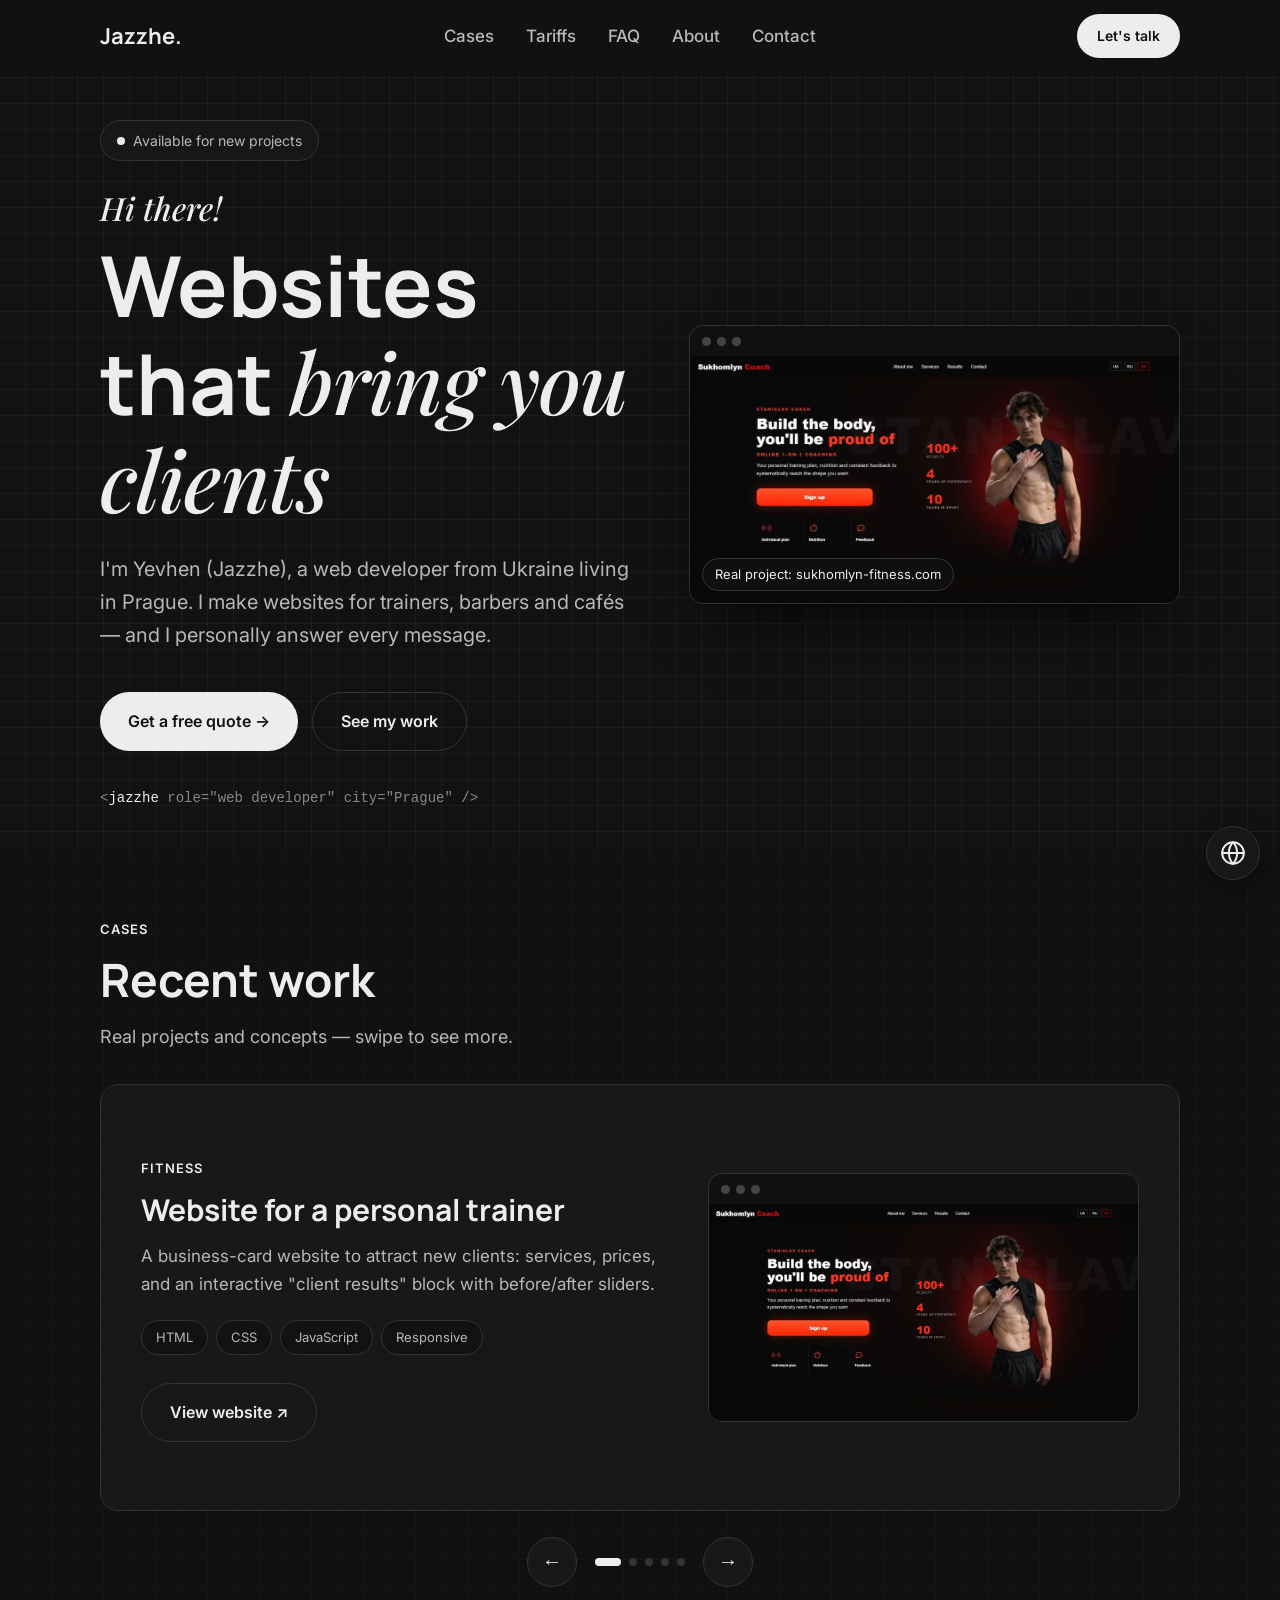
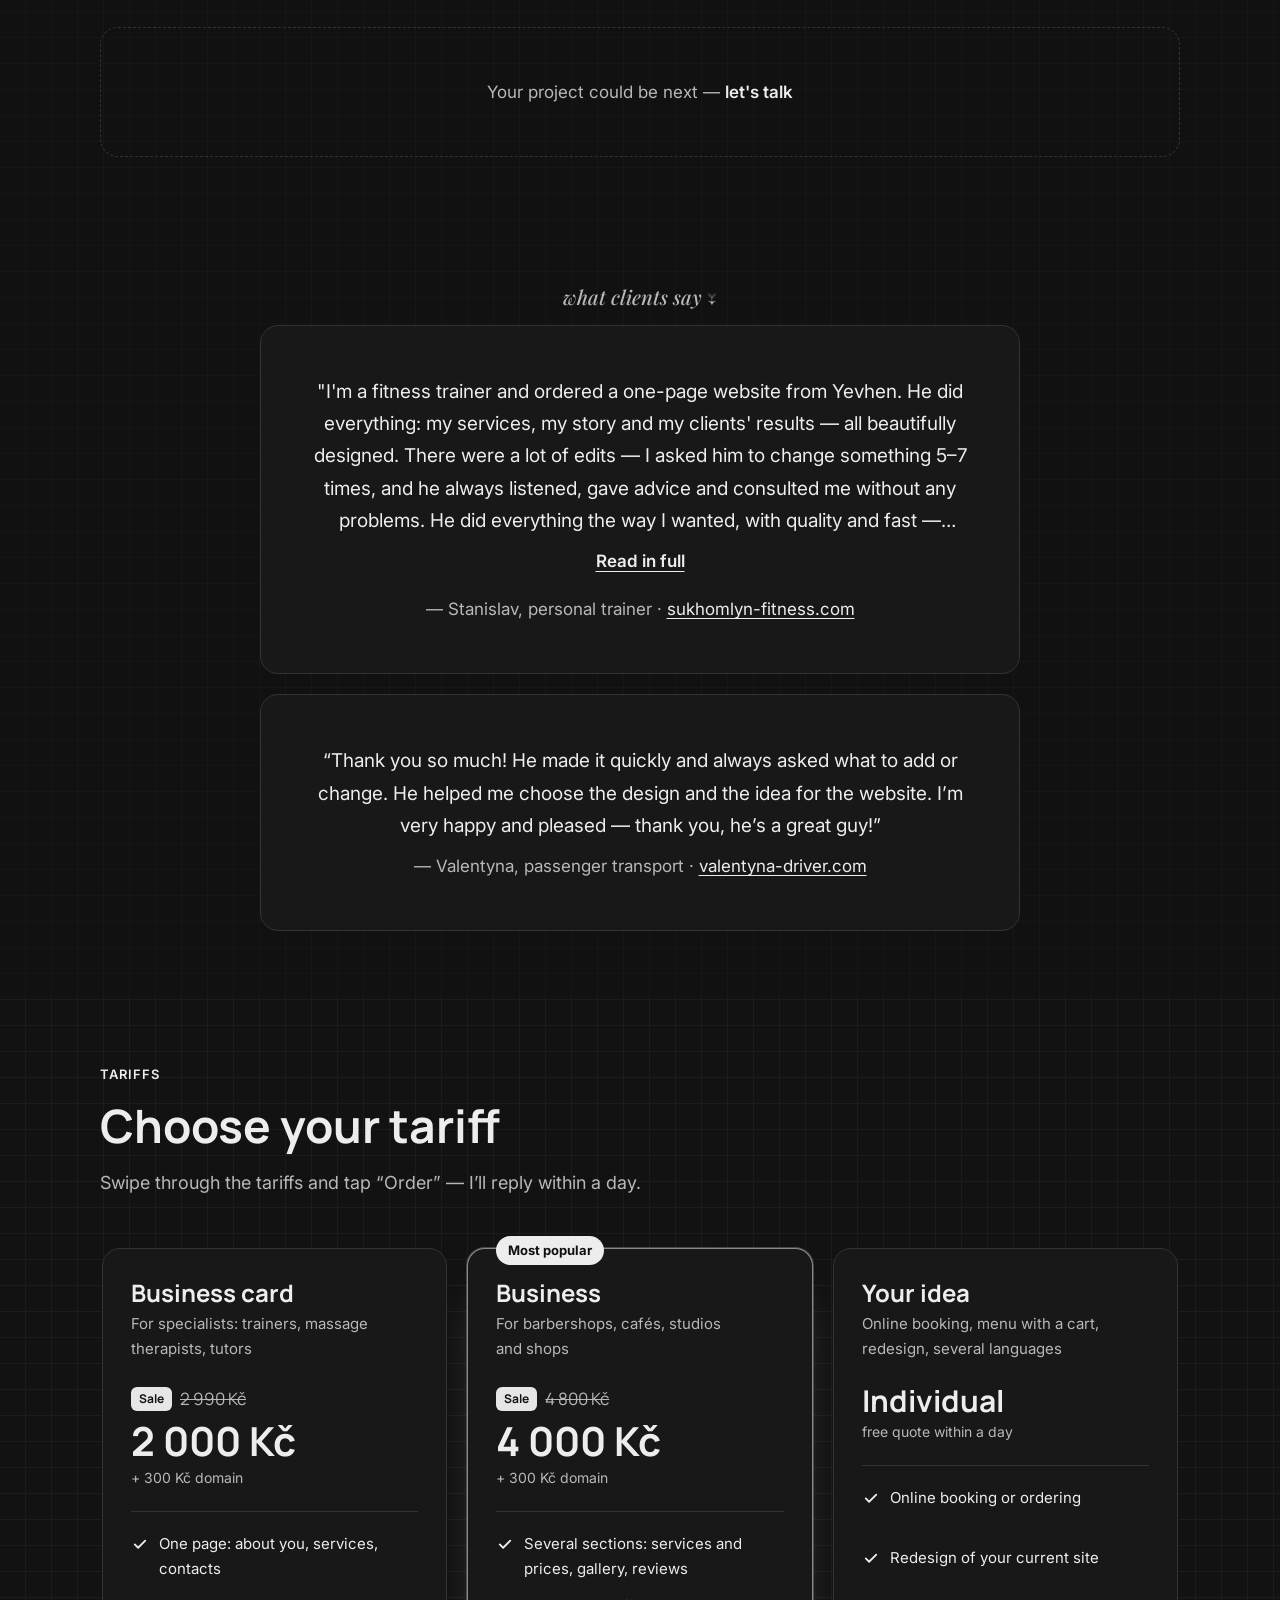
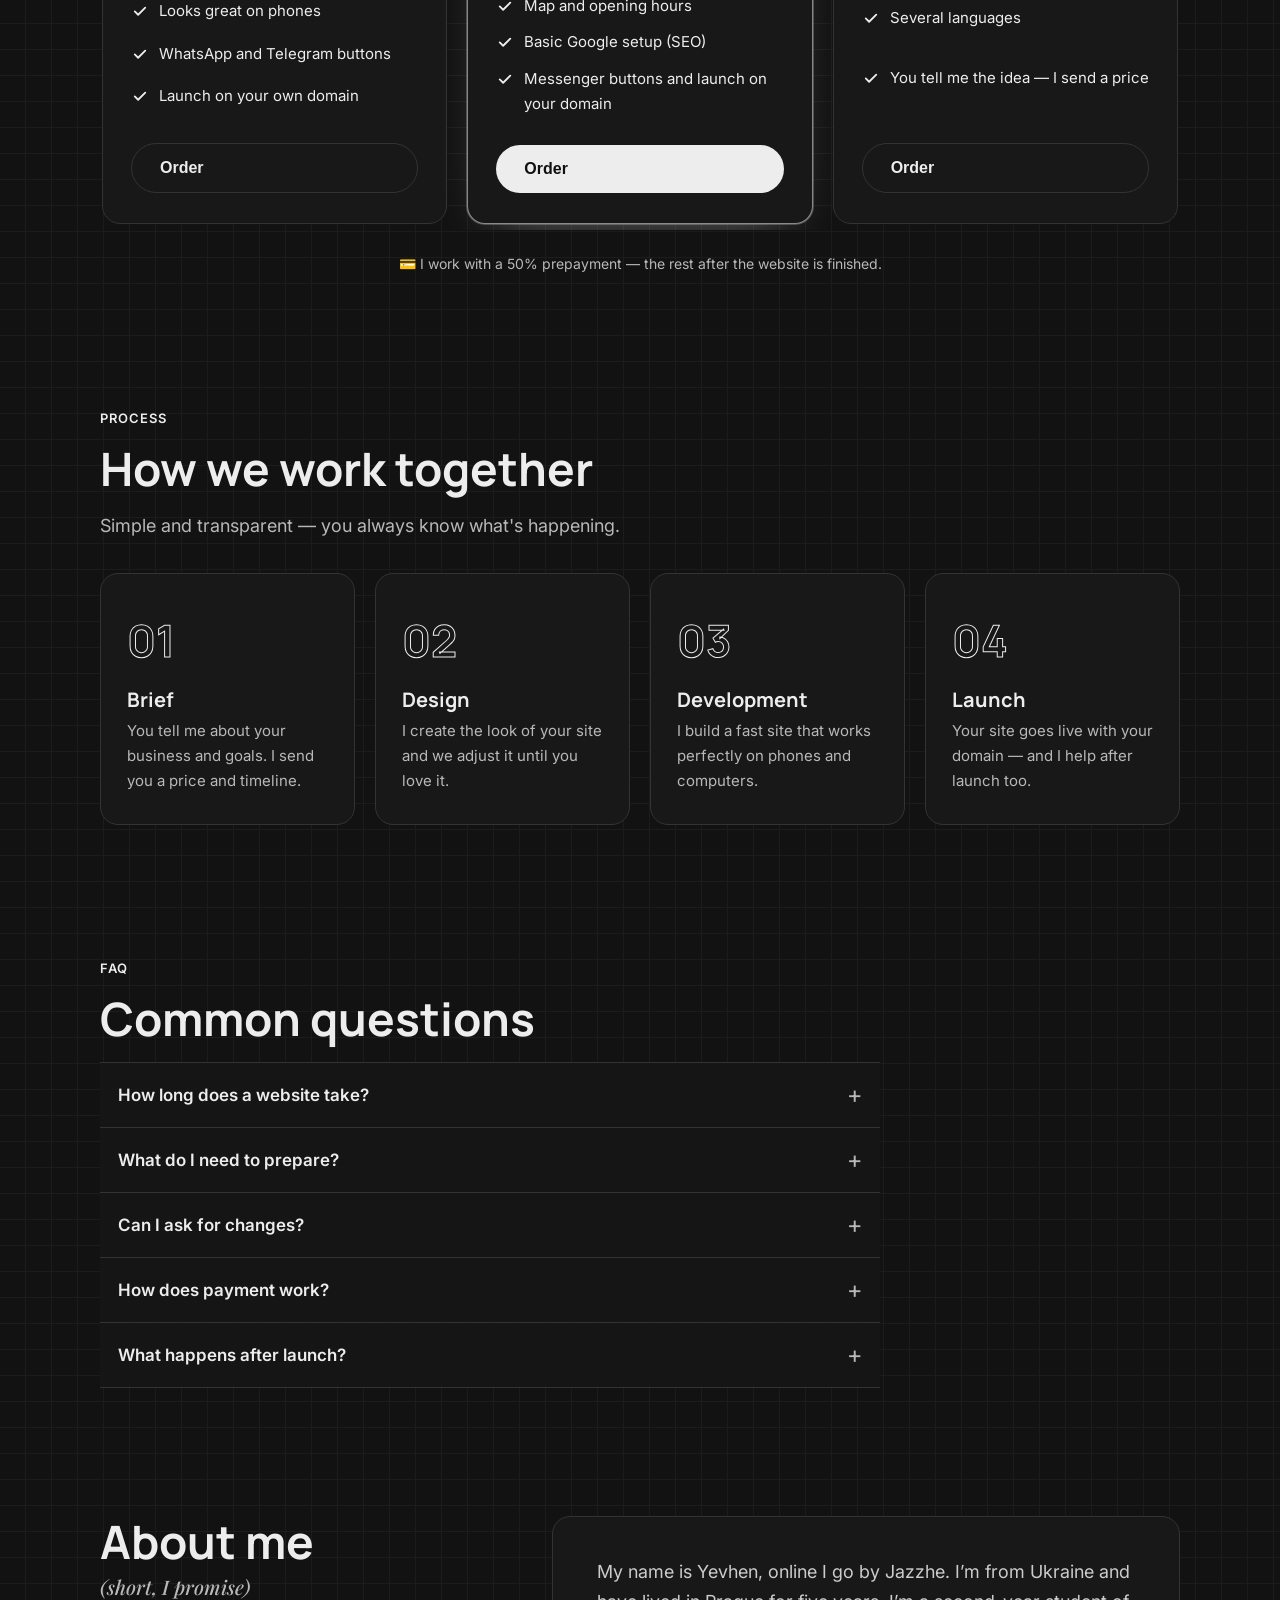
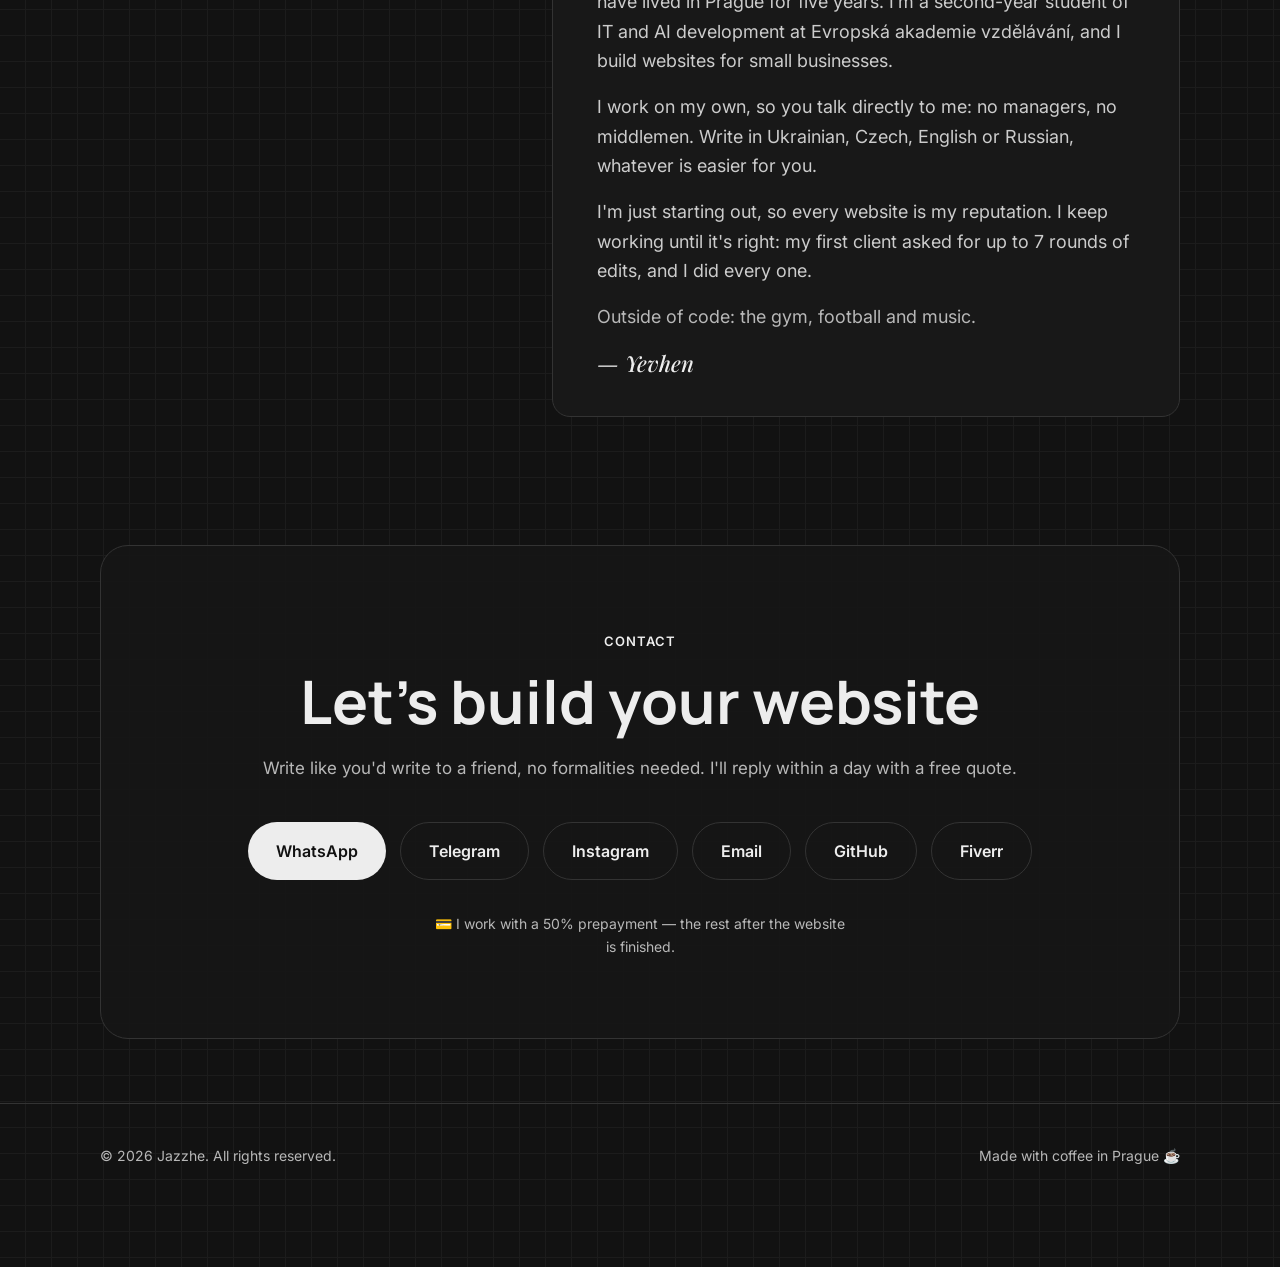
==== commit 52cde748: "Open price calculator in a window from package Order buttons - "Order" on Business Card / Business a" ====
--- a/index.html
+++ b/index.html
@@ -55,7 +55,7 @@
       <h1 class="reveal" data-i18n="hero.title">Websites that <span class="grad">bring you clients</span></h1>
       <p class="reveal" data-i18n="hero.text">I'm Jazzhe — a web developer from Ukraine based in Prague. I build fast, modern websites for trainers, barbers, cafés and small businesses.</p>
       <div class="hero-btns reveal">
-        <a href="#calc" class="btn btn-primary" data-i18n="hero.btn1">Get a free quote →</a>
+        <a href="#calc" class="btn btn-primary" data-calc="card" data-i18n="hero.btn1">Get a free quote →</a>
         <a href="#cases" class="btn btn-ghost" data-i18n="hero.btn2">See my work</a>
       </div>
       <div class="code-line reveal">&lt;<b>jazzhe</b> role="web developer" city="Prague" /&gt;</div>
@@ -227,14 +227,14 @@
           <p class="plan-for" data-i18n="p1.for"></p>
           <div class="plan-price"><span class="sale" data-i18n="plan.sale">Sale</span><s>2 990 Kč</s><b>2 000 Kč</b><small data-i18n="plan.domain">+ 300 Kč domain</small></div>
           <ul class="plan-list"><li><svg viewBox="0 0 24 24" fill="none" stroke="currentColor" stroke-width="2.4" stroke-linecap="round" stroke-linejoin="round"><path d="M5 12.5l4.5 4.5L19 7.5"/></svg><span data-i18n="p1.f1"></span></li><li><svg viewBox="0 0 24 24" fill="none" stroke="currentColor" stroke-width="2.4" stroke-linecap="round" stroke-linejoin="round"><path d="M5 12.5l4.5 4.5L19 7.5"/></svg><span data-i18n="p1.f2"></span></li><li><svg viewBox="0 0 24 24" fill="none" stroke="currentColor" stroke-width="2.4" stroke-linecap="round" stroke-linejoin="round"><path d="M5 12.5l4.5 4.5L19 7.5"/></svg><span data-i18n="p1.f3"></span></li><li><svg viewBox="0 0 24 24" fill="none" stroke="currentColor" stroke-width="2.4" stroke-linecap="round" stroke-linejoin="round"><path d="M5 12.5l4.5 4.5L19 7.5"/></svg><span data-i18n="p1.f4"></span></li></ul>
-          <button class="btn btn-ghost plan-btn" data-order="p1" data-i18n="plan.order">Order</button>
+          <button class="btn btn-ghost plan-btn" data-calc="card" data-i18n="plan.order">Order</button>
         </article>
         <article class="plan plan-hot" data-plan="p2">
           <span class="plan-badge" data-i18n="plan.popular">Popular</span><h3 data-i18n="p2.name"></h3>
           <p class="plan-for" data-i18n="p2.for"></p>
           <div class="plan-price"><span class="sale" data-i18n="plan.sale">Sale</span><s>4 800 Kč</s><b>4 000 Kč</b><small data-i18n="plan.domain">+ 300 Kč domain</small></div>
           <ul class="plan-list"><li><svg viewBox="0 0 24 24" fill="none" stroke="currentColor" stroke-width="2.4" stroke-linecap="round" stroke-linejoin="round"><path d="M5 12.5l4.5 4.5L19 7.5"/></svg><span data-i18n="p2.f1"></span></li><li><svg viewBox="0 0 24 24" fill="none" stroke="currentColor" stroke-width="2.4" stroke-linecap="round" stroke-linejoin="round"><path d="M5 12.5l4.5 4.5L19 7.5"/></svg><span data-i18n="p2.f2"></span></li><li><svg viewBox="0 0 24 24" fill="none" stroke="currentColor" stroke-width="2.4" stroke-linecap="round" stroke-linejoin="round"><path d="M5 12.5l4.5 4.5L19 7.5"/></svg><span data-i18n="p2.f3"></span></li><li><svg viewBox="0 0 24 24" fill="none" stroke="currentColor" stroke-width="2.4" stroke-linecap="round" stroke-linejoin="round"><path d="M5 12.5l4.5 4.5L19 7.5"/></svg><span data-i18n="p2.f4"></span></li></ul>
-          <button class="btn btn-primary plan-btn" data-order="p2" data-i18n="plan.order">Order</button>
+          <button class="btn btn-primary plan-btn" data-calc="biz" data-i18n="plan.order">Order</button>
         </article>
         <article class="plan" data-plan="p3">
           <h3 data-i18n="p3.name"></h3>
@@ -302,12 +302,12 @@
   </section>
 
   <!-- ===== КОНТАКТИ ===== -->
-  <!-- Калькулятор ціни + заявка → Supabase (My Work Space) -->
-  <section id="calc">
-  <div class="container">
-    <span class="tag reveal" data-jz="tag"></span>
-    <h2 class="section-title reveal" data-jz="title"></h2>
-    <p class="section-sub reveal" data-jz="sub"></p>
+  <!-- Калькулятор ціни + заявка → Supabase (My Work Space). Вікно відкривають кнопки з data-calc -->
+  <div id="calc" class="jz-modal" hidden role="dialog" aria-modal="true" aria-labelledby="jz-title">
+  <div class="jz-sheet">
+    <button type="button" class="jz-x" data-jz-close aria-label="Close">×</button>
+    <h2 class="jz-h" id="jz-title" data-jz="title"></h2>
+    <p class="jz-muted jz-sub" data-jz="sub"></p>
     <form class="jz-grid" novalidate>
       <div class="jz-main"></div>
       <a class="jz-bar" href="#jz-side"><span data-jz="total"></span><strong class="jz-total2"></strong></a>
@@ -322,10 +322,11 @@
         <input name="website" tabindex="-1" autocomplete="off" aria-hidden="true" class="jz-hp">
         <button class="jz-btn" data-jz="send"></button>
         <p class="jz-status" role="status"></p>
+        <p class="jz-alt"><span data-jz="orWrite"></span> <a class="jz-wa" href="https://wa.me/420778583552" target="_blank" rel="noopener">WhatsApp</a> · <a href="https://t.me/sasaimne" target="_blank" rel="noopener">Telegram</a></p>
       </aside>
     </form>
   </div>
-</section>
+  </div>
 <script src="assets/js/calc.js"></script>
 
   <section id="contact">
--- a/assets/css/calc.css
+++ b/assets/css/calc.css
@@ -1,4 +1,13 @@
-/* секція, заголовок і відступи — зі стилів сайту (.container, .tag, .section-title, .section-sub) */
+/* Калькулятор у вікні поверх сторінки: відкривають кнопки з data-calc (тарифи, «Безкоштовний розрахунок») */
+.jz-modal{position:fixed;inset:0;z-index:300;background:rgba(5,6,9,.75);backdrop-filter:blur(4px);display:grid;place-items:center;padding:18px}
+.jz-sheet{position:relative;width:min(1040px,100%);max-height:calc(100dvh - 36px);overflow:auto;overscroll-behavior:contain;background:var(--bg,#121212);border:1px solid var(--line,#333);border-radius:22px;padding:32px;animation:pop .18s ease-out}
+.jz-x{position:absolute;top:14px;right:16px;width:40px;height:40px;border-radius:999px;background:none;border:1px solid var(--line,#333);color:var(--text,#eee);font-size:24px;line-height:1;cursor:pointer}
+.jz-x:hover{border-color:var(--muted,#aaa)}
+.jz-h{font-size:clamp(26px,4vw,34px);margin:0 0 6px}
+.jz-sub{margin:0 0 28px;max-width:560px}
+.jz-alt{margin:0;font-size:13px;color:var(--muted,#aaa)}
+.jz-alt a{text-decoration:underline;text-underline-offset:3px;color:var(--text,#eee)}
+.jz-lock{overflow:hidden}
 .jz-muted{color:var(--muted,#aaa)}
 .jz-grid{display:grid;grid-template-columns:1fr 340px;gap:40px;align-items:start}
 .jz-sec{margin-bottom:32px}
@@ -28,7 +37,7 @@
 .jz-step{margin-left:auto;display:flex;align-items:center;gap:6px}
 .jz-step button{width:32px;height:32px;border-radius:999px;border:1px solid var(--line,#383838);background:transparent;color:var(--text,#e6e6e6);cursor:pointer;font-size:16px;line-height:1}
 .jz-step output{min-width:22px;text-align:center;font-variant-numeric:tabular-nums}
-.jz-side{position:sticky;top:90px;padding:24px;border:1px solid var(--line,#383838);border-radius:var(--radius,18px);background:var(--card,#161616);display:flex;flex-direction:column;gap:16px}
+.jz-side{position:sticky;top:0;padding:24px;border:1px solid var(--line,#383838);border-radius:var(--radius,18px);background:var(--card,#161616);display:flex;flex-direction:column;gap:16px}
 .jz-side .jz-muted{display:block;font-size:13px}
 .jz-total{display:block;font-size:40px;font-weight:800;line-height:1.05;margin:4px 0}
 .jz-tip{margin:0;font-size:13px;line-height:1.5;padding-left:12px;border-left:2px solid var(--text,#e6e6e6)}
@@ -44,8 +53,7 @@
 .jz-btn:disabled{opacity:.5;cursor:wait}
 .jz-status{margin:0;font-size:14px}.jz-status.err{color:#fca5a5}
 @media(max-width:860px){.jz-grid,.jz-rows{grid-template-columns:1fr}.jz-side{position:static}.jz-inc ul{columns:1}
+  .jz-modal{padding:0}.jz-sheet{max-height:100dvh;height:100dvh;border-radius:0;border:0;padding:24px 16px}.jz-x{top:10px;right:10px}
   .jz-bar{display:flex;justify-content:space-between;align-items:center;position:sticky;bottom:12px;z-index:5;padding:14px 20px;border-radius:999px;background:var(--text,#e6e6e6);color:#111;text-decoration:none;font-weight:600;box-shadow:0 10px 30px #0008}
   .jz-bar strong{font-size:18px}}
-
-/* внутрішні блоки калькулятора — не секції сайту, тож без їхніх відступів */
-#calc .jz-sec { padding: 0; }
+#calc .jz-sec{padding:0} /* внутрішні блоки — <section>, тож скидаємо загальний відступ секцій сайту */
